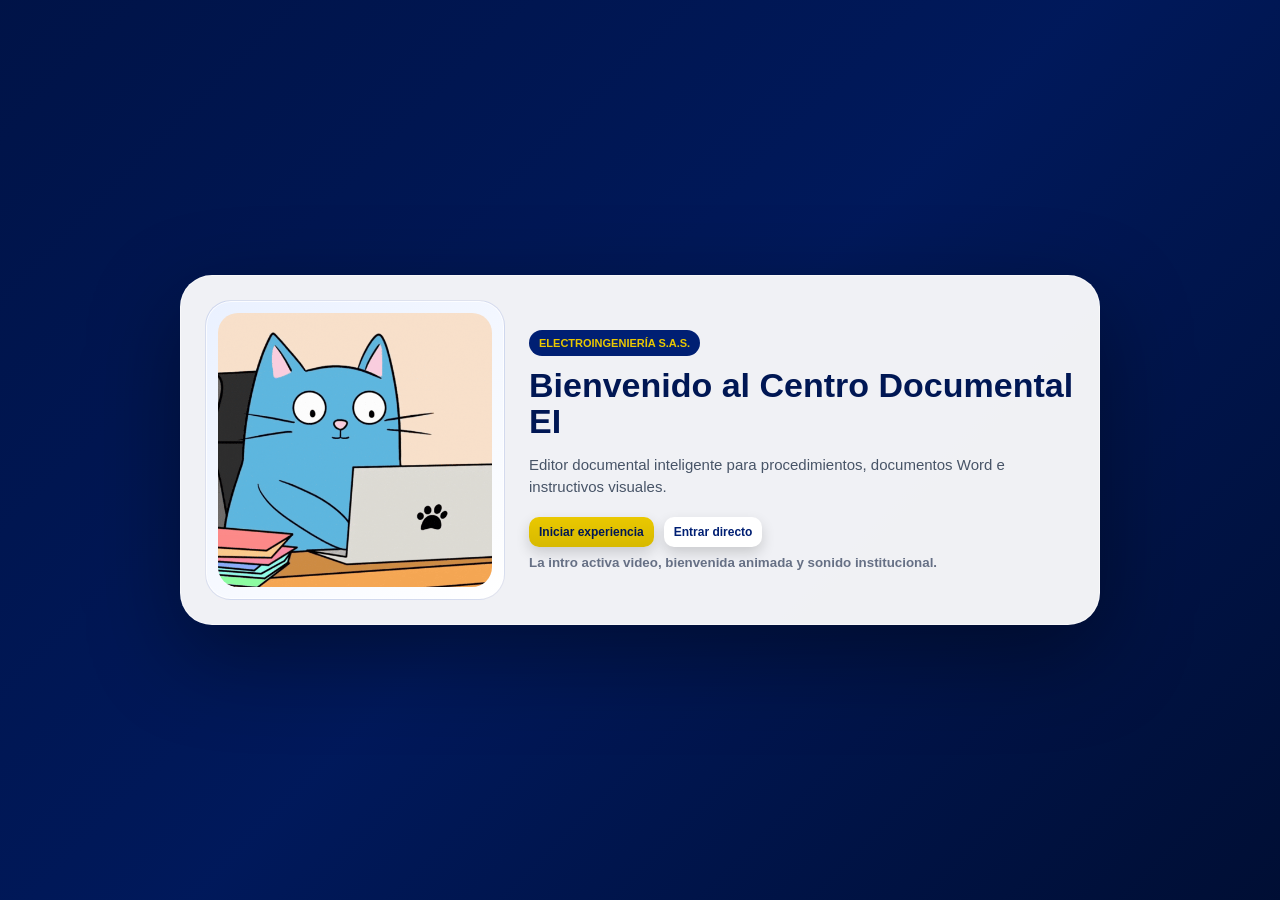
==== index.html @ 9d694625 "Add files via upload" ====
<!doctype html>
<html lang="es">
<head>
<meta charset="utf-8">
<meta name="viewport" content="width=device-width, initial-scale=1, viewport-fit=cover">
<title>Estudio Documental EI</title>
<style>
:root{
  --ei-blue:#001F73;
  --ei-blue-2:#00299B;
  --ei-yellow:#EAC800;
  --ei-gray:#A4A8AB;
  --ink:#17223A;
  --font:"Century Gothic","Aptos","Montserrat",Arial,sans-serif;
}
*{box-sizing:border-box}
html,body{margin:0;min-height:100%;font-family:var(--font);background:#eef2f7;color:var(--ink)}
button,input,textarea,select{font-family:inherit}
body{
  background:
    radial-gradient(circle at 12% 6%, rgba(0,31,115,.16), transparent 30%),
    radial-gradient(circle at 85% 22%, rgba(234,200,0,.10), transparent 18%),
    linear-gradient(135deg,#F5F7FA 0%,#FFFFFF 55%,#E9EEF7 100%);
}
.app{display:grid;grid-template-columns:420px 1fr;min-height:100vh}
.side{
  position:relative;
  background:
    radial-gradient(circle at 16% 9%, rgba(255,255,255,.13), transparent 20%),
    linear-gradient(145deg,#001754 0%,#001F73 48%,#00299B 100%);
  padding:16px;overflow:auto;max-height:100vh;color:#fff;box-shadow:10px 0 30px rgba(0,0,0,.18);
}
.side::before{content:"";position:absolute;inset:0;z-index:0;pointer-events:none;background:linear-gradient(120deg,rgba(255,255,255,.05) 0 1px,transparent 1px 20px),linear-gradient(30deg,rgba(255,255,255,.035) 0 1px,transparent 1px 24px)}
.side>*{position:relative;z-index:1}
.brand{display:flex;align-items:center;gap:12px;background:linear-gradient(145deg,rgba(164,168,171,.95),rgba(127,133,138,.94));border:1px solid rgba(255,255,255,.42);border-radius:18px;padding:12px;box-shadow:0 14px 28px rgba(0,0,0,.22);margin-bottom:14px}
.brand img{width:112px;background:#fff;border-radius:8px;padding:5px}.brand strong{display:block;font-size:16px}.brand span{font-size:12px;color:#fff;opacity:.95}
.panel{background:linear-gradient(145deg,rgba(164,168,171,.96),rgba(127,133,138,.94));border:1px solid rgba(255,255,255,.38);border-radius:18px;padding:14px;margin:12px 0;box-shadow:0 12px 26px rgba(0,0,0,.18), inset 0 1px 0 rgba(255,255,255,.36)}
.panel h2{margin:0 0 10px;font-size:14px;color:#fff;text-transform:uppercase;letter-spacing:.02em}
label{display:block;font-size:12px;font-weight:900;color:#fff;margin:9px 0 4px}
input,textarea,select{width:100%;border:1px solid rgba(0,31,115,.28);background:#fff;color:#001754;border-radius:10px;padding:8px;outline:none;font-size:12px}
textarea{resize:vertical}
button,.file-btn{border:0;background:linear-gradient(180deg,#001F73,#001754);color:#fff;border-radius:10px;padding:8px 10px;font-weight:900;cursor:pointer;font-size:12px;display:inline-flex;align-items:center;justify-content:center;gap:5px;box-shadow:0 6px 14px rgba(0,0,0,.16)}
button:hover,.file-btn:hover{filter:brightness(1.08)}button.primary{background:linear-gradient(180deg,#EAC800,#D7B900);color:#001754}button.light{background:#fff;color:#001F73}button.danger{background:#FFE1DC;color:#8A170D}
.actions{display:flex;flex-wrap:wrap;gap:7px;margin-top:9px}.grid2{display:grid;grid-template-columns:1fr 1fr;gap:8px}.hint{font-size:12px;line-height:1.42;color:#fff;opacity:.94}
.main{display:grid;grid-template-rows:auto 1fr;min-width:0}
.topbar{position:sticky;top:0;z-index:20;display:flex;justify-content:space-between;align-items:center;gap:12px;background:linear-gradient(180deg,#fff,#f4f6fa);border-bottom:1px solid #d7dde7;padding:10px 16px}
.topbar-title{font-weight:900;color:#001F73}.topbar-sub{font-size:12px;color:#667085}.toolbar{display:flex;flex-wrap:wrap;gap:7px}
.work{overflow:auto;padding:28px;display:flex;justify-content:center;align-items:flex-start;min-height:0}
.home{width:min(1180px,100%);margin:auto}.hero{background:#fff;border:1px solid rgba(0,31,115,.10);border-radius:28px;padding:32px;box-shadow:0 18px 44px rgba(0,0,0,.12);position:relative;overflow:hidden}
.hero h1{margin:0 0 8px;color:#001F73;font-size:34px}.hero p{font-size:16px;color:#4A5568;max-width:780px}.cards{display:grid;grid-template-columns:repeat(3,minmax(0,1fr));gap:16px;margin-top:24px}
.card{background:linear-gradient(180deg,#fff,#f8fafc);border:1px solid rgba(0,31,115,.12);border-radius:20px;padding:20px;box-shadow:0 10px 24px rgba(0,0,0,.08);min-height:220px;display:flex;flex-direction:column;justify-content:space-between}
.card h3{margin:0 0 8px;color:#001F73;font-size:20px}.card p{font-size:13px;color:#596579;line-height:1.45}.card .tag{font-size:11px;font-weight:900;color:#001F73;background:#EEF3FF;border-radius:999px;padding:5px 8px;align-self:flex-start}
.hidden{display:none!important}.stage{display:flex;flex-direction:column;gap:26px;align-items:center;transform-origin:top center}
.page{width:8.5in;height:11in;background:#fff;position:relative;box-shadow:0 12px 34px rgba(0,0,0,.22);overflow:hidden;flex:0 0 auto}.word-letter-bg{position:absolute;inset:0;background-size:100% 100%;background-repeat:no-repeat;background-position:center}
.text-layer{position:absolute;left:.9in;right:.85in;top:1.8in;bottom:1.15in;color:#111;font-size:11pt;line-height:1.42;outline:none}.text-layer:focus{box-shadow:inset 0 0 0 1px rgba(0,41,155,.18)}
.center{text-align:center}.line{border-bottom:2px solid #111;height:18px;margin:10px 0}.sign{margin-top:48px}.sign b{display:block}
.sgc-header{position:absolute;left:.35in;right:.35in;top:.30in;height:.70in;display:grid;grid-template-columns:1.95in 1fr 1.08in}.sgc-logo{background:#fff;display:flex;align-items:center;justify-content:center}.sgc-logo img{max-width:1.62in;max-height:.46in}.sgc-title,
.sgc-section-title{display:inline-flex;align-items:center;background:#001F73;color:#EAC800;border-radius:7px;padding:6px 18px;font-weight:900;margin:14px 0 8px;min-width:260px}.sgc-edit{min-height:60px;outline:1px dashed transparent;padding:6px}.sgc-edit:focus{outline-color:#93b5ff}
.word-table{width:100%;border-collapse:collapse;margin:8px 0 16px;font-size:9.5pt}.word-table th{background:#001F73;color:#fff}.word-table td,.word-table th{border:1px solid #98A2B3;padding:6px;min-width:90px}.word-chart{height:150px;border:1px solid #D0D5DD;border-radius:10px;padding:10px;background:#fff;display:flex;align-items:flex-end;gap:10px;margin:8px 0 16px}.word-bar{background:#001F73;flex:1;min-width:30px;display:flex;align-items:flex-end;justify-content:center;color:#fff;font-size:10px}

/* Instructivo: emula hoja Excel del ejemplo */
.instr-page{width:8.5in;height:11in;background:#fff;position:relative;box-shadow:0 12px 34px rgba(0,0,0,.22);overflow:hidden;flex:0 0 auto}
.instr-header{position:absolute;left:.35in;right:.35in;top:.25in;height:.72in;display:grid;grid-template-columns:1.9in 1fr 1.05in;border:1px solid #98A2B3}.instr-header .logo{display:flex;align-items:center;justify-content:center;background:#fff;border-right:1px solid #98A2B3}.instr-header img{max-width:1.55in;max-height:.45in}.instr-title{background:#001F73;color:#EAC800;display:flex;align-items:center;justify-content:center;text-align:center;font-weight:900;font-size:10pt;padding:0 .10in;text-transform:uppercase}.instr-meta{background:#001F73;color:#fff;display:flex;align-items:center;justify-content:center;flex-direction:column;font-weight:900;font-size:9pt;border-left:1px solid #98A2B3}
.instr-content{position:absolute;left:.35in;right:.35in;top:1.12in;bottom:.35in;font-size:9.5pt;color:#111}
.info-row{display:grid;grid-template-columns:1.25in 1fr;border:1px solid #98A2B3;border-bottom:0;min-height:.38in}.info-row:last-of-type{border-bottom:1px solid #98A2B3}.info-label{background:#F2F4F7;color:#001F73;font-weight:900;display:flex;align-items:center;padding:6px}.info-value{padding:6px;outline:0}.band{margin-top:10px;background:#001F73;color:#fff;text-align:center;font-weight:900;padding:7px;border-radius:2px;letter-spacing:.03em}
.general-step{margin-top:10px;border:1px solid #98A2B3;border-radius:10px;overflow:hidden;background:#fff}.general-head{display:grid;grid-template-columns:.55in 1fr;background:#F2F4F7;border-bottom:1px solid #98A2B3}.step-num{background:#001F73;color:#EAC800;font-weight:900;display:flex;align-items:center;justify-content:center;font-size:13pt}.step-title{padding:8px;font-weight:900;color:#001F73;outline:0}.step-body{display:grid;grid-template-columns:1fr 1.15fr;gap:8px;padding:8px}.substeps{display:flex;flex-direction:column;gap:6px}.substep{display:grid;grid-template-columns:.52in 1fr;border:1px solid #D0D5DD;border-radius:8px;overflow:hidden}.substep-code{background:#001F73;color:#EAC800;font-weight:900;text-align:center;padding:6px}.substep-text{padding:6px;outline:0;color:#111}.note{background:#FFF8D7;border:1px solid #EAC800;border-radius:8px;padding:7px;color:#111;font-weight:700}
.img-area{min-height:260px;border:1px solid #D0D5DD;border-radius:10px;background:repeating-linear-gradient(45deg,#F8FAFC,#F8FAFC 8px,#EEF2F7 8px,#EEF2F7 16px);position:relative;overflow:hidden;display:flex;align-items:center;justify-content:center;text-align:center;color:#667085;font-size:12px}.img-area img{position:absolute;inset:0;width:100%;height:100%;object-fit:contain;background:#fff}.marker{position:absolute;width:28px;height:28px;border-radius:50%;background:#EAC800;color:#001F73;border:3px solid #001F73;display:flex;align-items:center;justify-content:center;font-weight:900;cursor:move;box-shadow:0 3px 8px rgba(0,0,0,.25);z-index:3}.callout{position:absolute;background:#001F73;color:#fff;border-radius:8px;padding:4px 6px;font-size:10px;max-width:130px;z-index:2;box-shadow:0 3px 8px rgba(0,0,0,.20)}
@page{size:letter;margin:0}
@media print{.side,.topbar,.home,.no-print{display:none!important}.app,.main,.work{display:block;padding:0;overflow:visible;background:#fff}.stage{display:block;transform:none!important}.page,.instr-page{display:block;box-shadow:none;margin:0;break-after:page;page-break-after:always}.page:last-child,.instr-page:last-child{break-after:auto;page-break-after:auto}}
@media (max-width:1000px){.app{grid-template-columns:1fr}.side{max-height:none}.cards{grid-template-columns:1fr}.work{padding:14px}}


/* V3 instructivo: imagen por subpaso, notas, pie de página y separador */
.instr-page{width:8.5in;height:11in;background:#fff;position:relative;box-shadow:0 12px 34px rgba(0,0,0,.22);overflow:hidden;flex:0 0 auto}
.instr-footer{position:absolute;left:.35in;right:.35in;bottom:.20in;height:.24in;display:flex;align-items:center;justify-content:space-between;color:#A4A8AB;font-size:9pt;font-weight:900;border-top:1px solid #E5E7EB;padding-top:4px}
.instr-page-line{position:absolute;left:.35in;right:.35in;bottom:.50in;border-top:2px solid #001F73}
.instr-content{position:absolute;left:.35in;right:.35in;top:1.12in;bottom:.60in;font-size:9.5pt;color:#111;overflow:hidden}
.instr-cover-title{font-size:18pt;color:#001F73;font-weight:900;text-align:center;margin:.35in 0 .18in;text-transform:uppercase}
.instr-section-title{background:#001F73;color:#EAC800;font-weight:900;text-transform:uppercase;text-align:center;border-radius:4px;padding:8px;margin:12px 0 8px}
.instr-text-box{border:1px solid #98A2B3;border-radius:8px;padding:10px;min-height:.75in;line-height:1.35;outline:1px dashed transparent}
.instr-text-box:focus{outline-color:#93b5ff}
.step-page-title{display:grid;grid-template-columns:.65in 1fr;border:1px solid #98A2B3;border-radius:10px;overflow:hidden;margin-bottom:12px}
.step-page-num{background:#001F73;color:#EAC800;font-size:18pt;font-weight:900;display:flex;align-items:center;justify-content:center}
.step-page-name{background:#F2F4F7;color:#001F73;font-size:13pt;font-weight:900;display:flex;align-items:center;padding:10px;outline:0}
.substep-card{border:1px solid #98A2B3;border-radius:10px;overflow:hidden;margin:10px 0;background:#fff}
.substep-head{display:grid;grid-template-columns:.70in 1fr;background:#F2F4F7;border-bottom:1px solid #98A2B3}
.substep-code{background:#001F73;color:#EAC800;font-weight:900;display:flex;align-items:center;justify-content:center;padding:8px}
.substep-text{padding:8px;color:#111;outline:0;min-height:.42in}
.substep-body{display:grid;grid-template-columns:1fr 1.08fr;gap:10px;padding:10px}
.substep-detail{display:flex;flex-direction:column;gap:8px}
.substep-img{min-height:1.55in;border:1px solid #D0D5DD;border-radius:8px;background:repeating-linear-gradient(45deg,#F8FAFC,#F8FAFC 8px,#EEF2F7 8px,#EEF2F7 16px);display:flex;align-items:center;justify-content:center;text-align:center;color:#667085;font-size:12px;overflow:hidden}
.substep-img img{width:100%;height:100%;object-fit:contain;background:#fff}
.empty-img{color:#667085}
.note-row{display:grid;grid-template-columns:.42in 1fr;gap:8px;align-items:start;background:#FFF8D7;border:1px solid #EAC800;border-radius:10px;padding:8px;margin:8px 0;color:#111}
.note-icon{width:.34in;height:.34in;border-radius:8px;background:#001F73;display:flex;align-items:center;justify-content:center}
.note-icon svg{width:.22in;height:.22in}
.note-text{outline:0;color:#111;line-height:1.35;min-height:.28in}
.print-hide-empty:empty{display:none}
.instr-page-separator{width:8.5in;text-align:center;color:#667085;font-size:12px;font-weight:900;margin:-12px 0 0}
@media print{
  .no-print,.file-btn,.actions{display:none!important}
  .substep-img.empty-print{display:none!important}
  .note-row.empty-note{display:none!important}
  .instr-page-separator{display:none!important}
}


/* V4 instructivo compacto: edición por panel lateral, plantilla limpia */
.instr-side-list{display:flex;flex-direction:column;gap:8px;margin-top:8px}
.instr-side-step{background:rgba(255,255,255,.12);border:1px solid rgba(255,255,255,.24);border-radius:12px;padding:9px}
.instr-side-step.active{box-shadow:0 0 0 2px rgba(234,200,0,.35);border-color:#EAC800}
.instr-side-step-title{display:flex;gap:7px;align-items:center;justify-content:space-between;margin-bottom:6px}
.instr-side-step-title button{padding:6px 8px}
.sub-editor{background:rgba(255,255,255,.10);border-radius:10px;padding:8px;margin:7px 0;border:1px solid rgba(255,255,255,.20)}
.sub-editor b{color:#fff;font-size:12px}
.instr-content{position:absolute;left:.35in;right:.35in;top:1.12in;bottom:.60in;font-size:9.3pt;color:#111;overflow:hidden}
.info-row{display:grid;grid-template-columns:1.25in 1fr;border:1px solid #98A2B3;border-bottom:0;min-height:.34in}
.info-row:last-of-type{border-bottom:1px solid #98A2B3}
.info-label{background:#001F73!important;color:#EAC800!important;font-weight:900;display:flex;align-items:center;padding:6px;text-transform:uppercase}
.info-value{padding:6px;outline:0;color:#111;background:#fff}
.band{margin-top:8px;background:#001F73;color:#EAC800;text-align:center;font-weight:900;padding:6px;border-radius:2px;letter-spacing:.03em}
.step-compact{margin-top:8px;border:1px solid #98A2B3;border-radius:8px;overflow:hidden;background:#fff}
.step-compact-head{display:grid;grid-template-columns:.55in 1fr;border-bottom:1px solid #98A2B3}
.step-compact-num{background:#001F73;color:#EAC800;font-weight:900;font-size:14pt;display:flex;align-items:center;justify-content:center}
.step-compact-title{background:#F2F4F7;color:#001F73;font-weight:900;font-size:11pt;display:flex;align-items:center;padding:7px}
.substep-grid{display:grid;grid-template-columns:1fr 1fr;gap:8px;padding:8px}
.substep-mini{border:1px solid #D0D5DD;border-radius:8px;overflow:hidden;background:#fff;min-height:1.58in;display:grid;grid-template-rows:auto 1fr}
.substep-mini-head{display:grid;grid-template-columns:.48in 1fr;background:#F8FAFC;border-bottom:1px solid #D0D5DD}
.substep-mini-code{background:#001F73;color:#EAC800;font-weight:900;text-align:center;padding:5px}
.substep-mini-text{padding:5px;color:#111;line-height:1.25;font-size:8.8pt}
.substep-mini-body{display:grid;grid-template-columns:1fr 1fr;gap:6px;padding:6px}
.substep-mini-img{min-height:.82in;border:1px solid #E4E7EC;border-radius:6px;background:#fff;display:flex;align-items:center;justify-content:center;overflow:hidden;color:#98A2B3;font-size:9px;text-align:center}
.substep-mini-img img{width:100%;height:100%;object-fit:contain}
.note-row{display:grid;grid-template-columns:.36in 1fr;gap:7px;align-items:start;background:#FFF8D7;border:1px solid #EAC800;border-radius:8px;padding:7px;margin:7px 8px;color:#111}
.note-icon{width:.30in;height:.30in;border-radius:7px;background:#001F73;display:flex;align-items:center;justify-content:center}
.note-icon svg{width:.20in;height:.20in}
.note-text{color:#111;line-height:1.30;font-size:8.8pt}
.instr-page-separator{width:8.5in;text-align:center;color:#667085;font-size:12px;font-weight:900;margin:-12px 0 0}
@media print{
  .no-print,.file-btn,.actions,.instr-page-separator{display:none!important}
  .substep-mini-img.empty-print{display:none!important}
  .note-row.empty-note{display:none!important}
}


/* V5 instructivo: pasos continuos, sin texto redundante, imagen ajustable */
.instr-content{position:absolute;left:.35in;right:.35in;top:1.12in;bottom:.60in;font-size:9.1pt;color:#111;overflow:hidden}
.band{margin-top:6px;margin-bottom:4px;background:#001F73;color:#EAC800;text-align:center;font-weight:900;padding:5px;border-radius:2px;letter-spacing:.03em}
.step-compact{margin-top:6px;border:1px solid #98A2B3;border-radius:7px;overflow:hidden;background:#fff}
.step-compact-head{display:grid;grid-template-columns:.45in 1fr;border-bottom:1px solid #98A2B3}
.step-compact-num{background:#001F73;color:#EAC800;font-weight:900;font-size:12pt;display:flex;align-items:center;justify-content:center}
.step-compact-title{background:#F2F4F7;color:#001F73;font-weight:900;font-size:10pt;display:flex;align-items:center;padding:5px 7px}
.substep-grid{display:grid;grid-template-columns:1fr 1fr;gap:6px;padding:6px}
.substep-mini{border:1px solid #D0D5DD;border-radius:7px;overflow:hidden;background:#fff;min-height:1.50in;display:grid;grid-template-rows:auto 1fr}
.substep-mini-head{display:grid;grid-template-columns:.45in 1fr;background:#F8FAFC;border-bottom:1px solid #D0D5DD}
.substep-mini-code{background:#001F73;color:#EAC800;font-weight:900;text-align:center;padding:5px;font-size:9pt}
.substep-mini-text{padding:5px;color:#111;line-height:1.20;font-size:8.4pt}
.substep-mini-body{padding:0;min-height:1.02in}
.substep-mini-img{position:relative;width:100%;height:100%;min-height:1.02in;border:0;background:#fff;overflow:hidden;display:flex;align-items:center;justify-content:center;color:#98A2B3;font-size:9px;text-align:center}
.substep-mini-img img{position:absolute;left:50%;top:50%;transform:translate(-50%,-50%);object-fit:contain;background:#fff;max-width:none;max-height:none}
.substep-mini-img.empty-print{border-top:1px solid #E4E7EC;background:repeating-linear-gradient(45deg,#F8FAFC,#F8FAFC 8px,#EEF2F7 8px,#EEF2F7 16px)}
.note-row{display:grid;grid-template-columns:.32in 1fr;gap:6px;align-items:start;background:#FFF8D7;border:1px solid #EAC800;border-radius:7px;padding:6px;margin:5px 6px;color:#111}
.note-icon{width:.27in;height:.27in;border-radius:6px;background:#001F73;display:flex;align-items:center;justify-content:center}
.note-text{color:#111;line-height:1.24;font-size:8.5pt}
.sub-editor .mini-grid{display:grid;grid-template-columns:1fr 1fr;gap:6px}
.sub-editor input[type="range"]{padding:0;background:#fff!important}
@media print{
  .substep-mini-img.empty-print{display:none!important}
}


/* V6 instructivo: subpasos eliminables, imagen por paso y distribución responsive */
.sub-editor .danger{margin-top:6px}
.step-layout-panel{background:rgba(255,255,255,.10);border:1px solid rgba(255,255,255,.20);border-radius:10px;padding:8px;margin:8px 0}
.step-layout-panel .mini-grid{display:grid;grid-template-columns:1fr 1fr;gap:6px}
.substep-grid.cols-1{grid-template-columns:1fr}
.substep-grid.cols-2{grid-template-columns:1fr 1fr}
.substep-grid.cols-3{grid-template-columns:repeat(3,1fr)}
.substep-mini{min-height:var(--card-h, 1.50in)}
.substep-mini-img{min-height:var(--img-h, 1.02in)}
.step-image-only{border:1px solid #D0D5DD;border-radius:8px;background:#fff;margin:6px;padding:6px}
.step-image-title{font-weight:900;color:#001F73;font-size:9pt;margin-bottom:5px}
.step-main-img{position:relative;width:100%;min-height:var(--step-img-h, 3.15in);border:1px solid #E4E7EC;border-radius:7px;background:#fff;overflow:hidden;display:flex;align-items:center;justify-content:center;color:#98A2B3;font-size:9px;text-align:center}
.step-main-img.empty-print{background:repeating-linear-gradient(45deg,#F8FAFC,#F8FAFC 8px,#EEF2F7 8px,#EEF2F7 16px)}
.step-main-img img{position:absolute;left:50%;top:50%;transform:translate(-50%,-50%);object-fit:contain;background:#fff;max-width:none;max-height:none}
.layout-preview{display:grid;gap:4px;margin-top:6px}
.layout-preview.cols-1{grid-template-columns:1fr}
.layout-preview.cols-2{grid-template-columns:1fr 1fr}
.layout-preview.cols-3{grid-template-columns:repeat(3,1fr)}
.layout-cell{height:22px;border:1px solid rgba(255,255,255,.45);border-radius:5px;background:rgba(255,255,255,.22);font-size:10px;color:#fff;display:flex;align-items:center;justify-content:center}
@media print{
  .step-main-img.empty-print{display:none!important}
}


/* V7 instructivo: modo lista + imagen única para varios subpasos */
.step-mode-pill{
  display:inline-flex;
  align-items:center;
  gap:6px;
  padding:5px 8px;
  border-radius:999px;
  background:rgba(255,255,255,.18);
  color:#fff;
  font-size:11px;
  font-weight:900;
  margin-top:4px;
}
.step-list-layout{
  display:grid;
  grid-template-columns: var(--list-w, 45%) 1fr;
  gap:8px;
  padding:7px;
}
.step-list-left{
  display:flex;
  flex-direction:column;
  gap:6px;
}
.step-list-item{
  display:grid;
  grid-template-columns:.48in 1fr;
  border:1px solid #D0D5DD;
  border-radius:7px;
  overflow:hidden;
  background:#fff;
  min-height:.38in;
}
.step-list-code{
  background:#001F73;
  color:#EAC800;
  font-weight:900;
  display:flex;
  align-items:center;
  justify-content:center;
  font-size:8.8pt;
}
.step-list-text{
  color:#111;
  line-height:1.20;
  font-size:8.4pt;
  padding:5px;
}
.step-shared-img{
  position:relative;
  min-height:var(--step-img-h, 2.45in);
  border:1px solid #D0D5DD;
  border-radius:8px;
  background:#fff;
  overflow:hidden;
  display:flex;
  align-items:center;
  justify-content:center;
  color:#98A2B3;
  font-size:9px;
  text-align:center;
}
.step-shared-img.empty-print{
  background:repeating-linear-gradient(45deg,#F8FAFC,#F8FAFC 8px,#EEF2F7 8px,#EEF2F7 16px);
}
.step-shared-img img{
  position:absolute;
  left:50%;
  top:50%;
  transform:translate(-50%,-50%);
  object-fit:contain;
  background:#fff;
  max-width:none;
  max-height:none;
}
.list-preview{
  display:grid;
  grid-template-columns:var(--list-preview-w, 45%) 1fr;
  gap:4px;
  margin-top:6px;
}
.list-preview div{
  height:26px;
  border-radius:6px;
  border:1px solid rgba(255,255,255,.40);
  background:rgba(255,255,255,.20);
  color:#fff;
  display:flex;
  align-items:center;
  justify-content:center;
  font-size:10px;
  font-weight:900;
}
@media print{
  .step-shared-img.empty-print{display:none!important}
}


/* V8 instructivo: márgenes 2,5 cm y objetivo/alcance centrados */
:root{
  --doc-margin:2.5cm;
}

/* Solo instructivos: margen institucional de 2,5 cm en todos los lados */
.instr-header{
  left:var(--doc-margin)!important;
  right:var(--doc-margin)!important;
  top:var(--doc-margin)!important;
  height:1.75cm!important;
}

.instr-content{
  left:var(--doc-margin)!important;
  right:var(--doc-margin)!important;
  top:calc(var(--doc-margin) + 2.05cm)!important;
  bottom:var(--doc-margin)!important;
}

/* Fecha y paginación alineadas al mismo margen */
.instr-page-line{
  left:var(--doc-margin)!important;
  right:var(--doc-margin)!important;
  bottom:2.22cm!important;
}

.instr-footer{
  left:var(--doc-margin)!important;
  right:var(--doc-margin)!important;
  bottom:1.82cm!important;
}

/* Objetivo y alcance centrados */
.info-row{
  grid-template-columns:3.1cm 1fr!important;
  min-height:.72cm!important;
}

.info-label{
  justify-content:center!important;
  text-align:center!important;
  padding:5px!important;
}

.info-value{
  display:flex!important;
  align-items:center!important;
  justify-content:center!important;
  text-align:center!important;
  padding:6px 8px!important;
  min-height:.72cm!important;
}


/* V9: control directo de imágenes en el editor */
.substep-mini-img,
.step-main-img,
.step-shared-img{
  padding:0!important;
  border:1px solid #D0D5DD!important;
  overflow:hidden!important;
  position:relative!important;
  background:#fff!important;
}

.substep-mini-img img,
.step-main-img img,
.step-shared-img img{
  object-fit:cover!important;
  max-width:none!important;
  max-height:none!important;
  cursor:move;
  user-select:none;
  touch-action:none;
}

.img-direct-tools{
  position:absolute;
  left:4px;
  top:4px;
  display:flex;
  gap:4px;
  z-index:6;
  opacity:.86;
  pointer-events:none;
}

.img-direct-tools span{
  background:rgba(0,31,115,.88);
  color:#fff;
  border-radius:6px;
  padding:3px 5px;
  font-size:9px;
  font-weight:900;
}

.img-resize-handle{
  position:absolute;
  right:4px;
  bottom:4px;
  width:18px;
  height:18px;
  border-radius:5px;
  background:#EAC800;
  border:2px solid #001F73;
  z-index:7;
  cursor:nwse-resize;
  box-shadow:0 2px 6px rgba(0,0,0,.30);
}

.img-resize-handle::after{
  content:"";
  position:absolute;
  right:2px;
  bottom:2px;
  width:8px;
  height:8px;
  border-right:2px solid #001F73;
  border-bottom:2px solid #001F73;
}

.img-box-active{
  outline:2px solid #EAC800!important;
  outline-offset:2px;
}

.image-fit-warning{
  display:block;
  margin-top:4px;
  font-size:10px;
  color:#fff;
  opacity:.92;
}

@media print{
  .img-direct-tools,
  .img-resize-handle{
    display:none!important;
  }
}


/* V10: barra lateral siempre anclada y editor con scroll independiente */
html, body{
  height:100%!important;
  overflow:hidden!important;
}

.app{
  height:100vh!important;
  min-height:100vh!important;
  overflow:hidden!important;
}

.side{
  position:sticky!important;
  top:0!important;
  height:100vh!important;
  max-height:100vh!important;
  overflow-y:auto!important;
  overflow-x:hidden!important;
}

.main{
  height:100vh!important;
  overflow:hidden!important;
}

.work{
  height:calc(100vh - 58px)!important;
  overflow:auto!important;
}

.topbar{
  flex:0 0 auto!important;
}

/* Selector de paso más visible */
#activeStep{
  border:2px solid rgba(234,200,0,.75)!important;
  font-weight:900!important;
}

.step-switch-note{
  display:block;
  margin-top:4px;
  font-size:10px;
  color:#fff;
  opacity:.92;
}


/* V11: controles de alineación y posición de notas */
.align-left{text-align:left!important;justify-content:flex-start!important}
.align-center{text-align:center!important;justify-content:center!important}
.align-right{text-align:right!important;justify-content:flex-end!important}
.align-justify{text-align:justify!important;justify-content:flex-start!important}

.step-compact-title{
  text-align:left;
}

.substep-mini-text,
.step-list-text,
.note-text,
.info-value{
  overflow-wrap:anywhere;
}

.text-control-row{
  display:grid;
  grid-template-columns:1fr 1fr;
  gap:6px;
  margin-top:6px;
}

.note-position-badge{
  display:inline-flex;
  align-items:center;
  padding:4px 7px;
  border-radius:999px;
  background:rgba(0,31,115,.14);
  color:#001F73;
  font-size:9px;
  font-weight:900;
  margin:2px 0 4px;
}


/* V12: alineación configurable para objetivo y alcance */
.info-value.align-left{
  justify-content:flex-start!important;
  text-align:left!important;
}

.info-value.align-center{
  justify-content:center!important;
  text-align:center!important;
}

.info-value.align-right{
  justify-content:flex-end!important;
  text-align:right!important;
}

.info-value.align-justify{
  justify-content:flex-start!important;
  text-align:justify!important;
}


/* V13: exportación PDF profesional, sin scrollbars ni cortes internos */
:root{
  --pdf-margin:2cm;
}

/* Márgenes del instructivo ajustados para exportación PDF */
.instr-header{
  left:var(--pdf-margin)!important;
  right:var(--pdf-margin)!important;
  top:var(--pdf-margin)!important;
}

.instr-content{
  left:var(--pdf-margin)!important;
  right:var(--pdf-margin)!important;
  top:calc(var(--pdf-margin) + 2.05cm)!important;
  bottom:var(--pdf-margin)!important;
}

.instr-page-line{
  left:var(--pdf-margin)!important;
  right:var(--pdf-margin)!important;
  bottom:1.62cm!important;
}

.instr-footer{
  left:var(--pdf-margin)!important;
  right:var(--pdf-margin)!important;
  bottom:1.22cm!important;
}

/* Modo exportación: prepara la vista antes de imprimir */
body.print-mode,
body.print-mode html{
  background:#fff!important;
  overflow:visible!important;
}

body.print-mode .side,
body.print-mode .topbar,
body.print-mode .home,
body.print-mode .no-print{
  display:none!important;
}

body.print-mode .app,
body.print-mode .main,
body.print-mode .work,
body.print-mode #editor,
body.print-mode #stage{
  display:block!important;
  height:auto!important;
  max-height:none!important;
  min-height:0!important;
  width:auto!important;
  max-width:none!important;
  overflow:visible!important;
  padding:0!important;
  margin:0!important;
  background:#fff!important;
}

body.print-mode #stage{
  transform:none!important;
  gap:0!important;
  align-items:flex-start!important;
}

body.print-mode .page,
body.print-mode .instr-page{
  width:8.5in!important;
  height:11in!important;
  margin:0!important;
  padding:0!important;
  box-shadow:none!important;
  overflow:hidden!important;
  break-after:page;
  page-break-after:always;
  break-inside:avoid;
  page-break-inside:avoid;
}

body.print-mode .page:last-child,
body.print-mode .instr-page:last-child{
  break-after:auto;
  page-break-after:auto;
}

body.print-mode .instr-page-separator,
body.print-mode .img-direct-tools,
body.print-mode .img-resize-handle,
body.print-mode .file-btn,
body.print-mode .actions{
  display:none!important;
}

/* Impresión real del navegador */
@page{
  size:Letter;
  margin:0;
}

@media print{
  html,
  body{
    width:8.5in!important;
    min-height:11in!important;
    height:auto!important;
    margin:0!important;
    padding:0!important;
    background:#fff!important;
    overflow:visible!important;
    -webkit-print-color-adjust:exact!important;
    print-color-adjust:exact!important;
  }

  *{
    -webkit-print-color-adjust:exact!important;
    print-color-adjust:exact!important;
    box-shadow:none!important;
    scrollbar-width:none!important;
  }

  *::-webkit-scrollbar{
    display:none!important;
    width:0!important;
    height:0!important;
  }

  .side,
  .topbar,
  .home,
  .no-print,
  .instr-page-separator,
  .file-btn,
  .actions,
  .img-direct-tools,
  .img-resize-handle{
    display:none!important;
  }

  .app,
  .main,
  .work,
  #editor,
  #stage{
    display:block!important;
    width:8.5in!important;
    height:auto!important;
    max-height:none!important;
    min-height:0!important;
    overflow:visible!important;
    padding:0!important;
    margin:0!important;
    background:#fff!important;
  }

  #editor{
    display:block!important;
  }

  #stage{
    transform:none!important;
    gap:0!important;
    align-items:flex-start!important;
  }

  .page,
  .instr-page{
    width:8.5in!important;
    height:11in!important;
    min-height:11in!important;
    max-height:11in!important;
    margin:0!important;
    padding:0!important;
    box-shadow:none!important;
    overflow:hidden!important;
    position:relative!important;
    break-after:page;
    page-break-after:always;
    break-inside:avoid;
    page-break-inside:avoid;
  }

  .page:last-child,
  .instr-page:last-child{
    break-after:auto!important;
    page-break-after:auto!important;
  }

  .instr-content{
    overflow:hidden!important;
  }

  .substep-mini-img.empty-print,
  .step-main-img.empty-print,
  .step-shared-img.empty-print,
  .note-row.empty-note{
    display:none!important;
  }
}


/* V14: paginación automática, hoja inicial limpia y código amarillo */
.instr-meta div:first-child{
  color:#EAC800!important;
}

.blank-hint{
  color:#98A2B3;
  text-align:center;
  padding:.28in 0;
  font-size:9pt;
  border:1px dashed #D0D5DD;
  border-radius:8px;
  margin-top:8px;
}

.step-continued{
  font-size:8pt;
  color:#667085;
  font-weight:900;
  padding-left:8px;
}

.step-list-layout.continued-list{
  grid-template-columns:var(--list-w,45%) 1fr;
}

.step-page-slice{
  display:block;
}

.step-compact.compact-slice{
  margin-top:5px;
}

.step-compact.compact-slice .step-compact-head{
  grid-template-columns:.45in 1fr .82in;
}

.step-slice-label{
  background:#F2F4F7;
  color:#667085;
  display:flex;
  align-items:center;
  justify-content:center;
  font-size:7.5pt;
  font-weight:900;
  border-left:1px solid #98A2B3;
}


/* V15: modo lista con 1, 2 o 3 imágenes en orden */
.step-shared-img.multi{
  display:grid!important;
  gap:6px;
  padding:0!important;
  background:#fff!important;
}

.step-shared-img.multi.count-1{
  grid-template-rows:1fr;
}
.step-shared-img.multi.count-2{
  grid-template-rows:1fr 1fr;
}
.step-shared-img.multi.count-3{
  grid-template-rows:1fr 1fr 1fr;
}

.shared-img-slot{
  position:relative;
  min-height:0;
  border:1px solid #D0D5DD;
  border-radius:7px;
  background:#fff;
  overflow:hidden;
  display:flex;
  align-items:center;
  justify-content:center;
  color:#98A2B3;
  font-size:9px;
  text-align:center;
}

.shared-img-slot.empty-print{
  background:repeating-linear-gradient(45deg,#F8FAFC,#F8FAFC 8px,#EEF2F7 8px,#EEF2F7 16px);
}

.shared-img-slot img{
  position:absolute;
  left:50%;
  top:50%;
  transform:translate(-50%,-50%);
  object-fit:cover!important;
  background:#fff;
  max-width:none;
  max-height:none;
  cursor:move;
  user-select:none;
  touch-action:none;
}

.multi-image-panel{
  background:rgba(255,255,255,.10);
  border:1px solid rgba(255,255,255,.20);
  border-radius:10px;
  padding:8px;
  margin:7px 0;
}

.multi-image-panel h4{
  margin:0 0 7px;
  color:#fff;
  font-size:12px;
}

@media print{
  .shared-img-slot.empty-print{
    display:none!important;
  }
}


/* V16: corrección de renderizado y estado de hoja limpia */
.blank-hint{
  min-height:.45in;
  display:flex;
  align-items:center;
  justify-content:center;
}


/* V17: eliminar celda extra vacía en el encabezado de pasos */
.step-compact.compact-slice .step-compact-head{
  grid-template-columns:.45in 1fr!important;
}

.step-compact.compact-slice .step-compact-head.has-cont{
  grid-template-columns:.45in 1fr .82in!important;
}

.step-slice-label:empty{
  display:none!important;
}


/* V18: corrección robusta para imágenes en modo lista */
.step-shared-img.multi{
  display:grid!important;
  gap:6px!important;
  padding:0!important;
  background:#fff!important;
  height:var(--step-img-h,315px)!important;
}
.step-shared-img.multi.count-1{ grid-template-rows:1fr!important; }
.step-shared-img.multi.count-2{ grid-template-rows:1fr 1fr!important; }
.step-shared-img.multi.count-3{ grid-template-rows:1fr 1fr 1fr!important; }

.shared-img-slot{
  position:relative!important;
  min-height:0!important;
  border:1px solid #D0D5DD!important;
  border-radius:6px!important;
  overflow:hidden!important;
  background:#fff!important;
}
.shared-img-slot img{
  position:absolute!important;
  object-fit:cover!important;
  max-width:none!important;
  max-height:none!important;
  cursor:move!important;
  user-select:none!important;
  touch-action:none!important;
}


/* V19: compactación real entre pasos y corrección visible de imágenes lista */
.step-compact,
.step-compact.compact-slice{
  margin-top:3px!important;
  margin-bottom:3px!important;
}

.step-compact-head{
  min-height:.26in!important;
}

.step-list-layout{
  gap:5px!important;
  padding:4px!important;
  align-items:start!important;
}

.step-list-left{
  gap:3px!important;
}

.step-list-item{
  min-height:.30in!important;
}

.step-list-text{
  padding:4px!important;
  line-height:1.12!important;
}

.substep-grid{
  gap:4px!important;
  padding:4px!important;
}

.note-row{
  margin:3px 5px!important;
  min-height:.28in!important;
}

.step-main-img,
.step-shared-img{
  min-height:0!important;
}

/* El alto real de la zona de imágenes se controla desde el panel */
.step-shared-img.multi{
  height:var(--step-img-h, 315px)!important;
  min-height:var(--step-img-h, 315px)!important;
  display:grid!important;
  gap:4px!important;
  overflow:hidden!important;
}

.shared-img-slot{
  min-height:54px!important;
  width:100%!important;
  height:100%!important;
}

.shared-img-slot img{
  display:block!important;
  opacity:1!important;
  visibility:visible!important;
  z-index:2!important;
}

/* Durante edición, si la imagen existe no se oculta aunque no tenga subpasos */
.step-shared-img.multi .empty-img{
  pointer-events:none;
}


/* V20: modo lista por sublistas, una imagen por sublista */
.list-group-block{
  border:1px solid #D0D5DD;
  border-radius:7px;
  margin:4px 4px 6px!important;
  overflow:hidden;
  background:#fff;
  break-inside:avoid;
  page-break-inside:avoid;
}

.list-group-title{
  background:#001F73;
  color:#EAC800;
  font-weight:900;
  font-size:8.6pt;
  padding:4px 7px;
  letter-spacing:.01em;
}

.list-group-body{
  display:grid;
  grid-template-columns:var(--list-w,45%) 1fr;
  gap:5px;
  padding:5px;
  align-items:start;
}

.list-group-left{
  display:flex;
  flex-direction:column;
  gap:3px;
}

.list-group-image{
  position:relative;
  height:var(--group-img-h,220px);
  min-height:80px;
  border:1px solid #D0D5DD;
  border-radius:6px;
  background:#fff;
  overflow:hidden;
  display:flex;
  align-items:center;
  justify-content:center;
  color:#98A2B3;
  font-size:8pt;
}

.list-group-image img{
  position:absolute!important;
  left:50%;
  top:50%;
  width:100%;
  height:100%;
  transform:translate(-50%,-50%);
  object-fit:cover!important;
  max-width:none!important;
  max-height:none!important;
  cursor:move;
  user-select:none;
  touch-action:none;
}

.list-group-editor{
  background:rgba(255,255,255,.10);
  border:1px solid rgba(255,255,255,.20);
  border-radius:10px;
  padding:8px;
  margin:8px 0;
}

.list-group-editor-title{
  display:flex;
  justify-content:space-between;
  gap:8px;
  align-items:center;
  color:#fff;
  font-weight:900;
  font-size:12px;
}

.list-group-tools{
  display:grid;
  grid-template-columns:1fr 1fr;
  gap:6px;
  margin-top:6px;
}

.step-compact,
.step-compact.compact-slice{
  margin-top:2px!important;
  margin-bottom:3px!important;
}

.note-row{
  margin:2px 5px!important;
  min-height:.22in!important;
}

.note-text{
  padding:3px 6px!important;
  font-size:8pt!important;
  line-height:1.08!important;
}

.note-icon{
  width:.25in!important;
}

.step-shared-img.multi{display:none!important}
.multi-image-panel{display:none!important}


/* V23: restaurar visualización estable de imagen general sin subpasos */
.step-image-only{
  width:100%!important;
  padding:5px!important;
  box-sizing:border-box!important;
}

.step-main-img{
  position:relative!important;
  display:flex!important;
  align-items:center!important;
  justify-content:center!important;
  width:100%!important;
  height:var(--step-img-h, 245px)!important;
  min-height:var(--step-img-h, 245px)!important;
  border:1px solid #D0D5DD!important;
  border-radius:7px!important;
  background:#fff!important;
  overflow:hidden!important;
  color:#98A2B3!important;
  font-size:8pt!important;
}

.step-main-img img{
  position:absolute!important;
  display:block!important;
  visibility:visible!important;
  opacity:1!important;
  max-width:none!important;
  max-height:none!important;
  object-fit:cover!important;
  transform:translate(-50%,-50%)!important;
  z-index:2!important;
  cursor:move!important;
  user-select:none!important;
  touch-action:none!important;
}

/* V25: guardado local y paginación estricta sin alterar funciones previas */
.cache-status{font-size:11px;color:#EAC800;font-weight:800;min-width:120px}
.step-compact.compact-slice,.list-group-block{break-inside:avoid;page-break-inside:avoid}
@media print{.cache-status{display:none!important}}

/* V26: Inicio premium, intro y historial */
body.intro-lock{overflow:hidden}
.side{position:sticky!important;top:0;height:100vh;max-height:100vh}.main{min-height:100vh}.topbar{position:sticky!important;top:0}.home-history-panel{display:block}.project-history-list{display:flex;flex-direction:column;gap:8px}.project-history-empty{font-size:12px;color:#fff;opacity:.82;line-height:1.35}.project-history-item{background:rgba(255,255,255,.12);border:1px solid rgba(255,255,255,.22);border-radius:12px;padding:9px;display:grid;gap:5px}.project-history-item strong{font-size:12px;color:#fff}.project-history-item span{font-size:10.5px;color:#eef2ff;opacity:.9}.project-history-item button{width:100%;padding:6px 8px;font-size:11px}
.home-shell{width:min(1240px,100%);margin:auto;display:grid;gap:18px}.hero-premium{min-height:380px;background:linear-gradient(135deg,#ffffff 0%,#f7f9ff 48%,#edf3ff 100%);border:1px solid rgba(0,31,115,.12);border-radius:32px;padding:34px;box-shadow:0 24px 70px rgba(0,31,115,.16);display:grid;grid-template-columns:1.28fr .72fr;gap:24px;position:relative;overflow:hidden}.hero-premium::before{content:"";position:absolute;inset:0;background:linear-gradient(120deg,rgba(0,31,115,.04) 0 1px,transparent 1px 24px),radial-gradient(circle at 82% 16%,rgba(234,200,0,.22),transparent 22%);pointer-events:none}.hero-orb{position:absolute;border-radius:999px;filter:blur(1px);opacity:.75}.hero-orb-one{width:220px;height:220px;background:rgba(0,41,155,.08);right:21%;bottom:-90px}.hero-orb-two{width:160px;height:160px;background:rgba(234,200,0,.16);right:-50px;top:28px}.hero-content{position:relative;z-index:1;display:flex;flex-direction:column;justify-content:center}.eyebrow{display:inline-flex;width:max-content;border-radius:999px;background:#001F73;color:#EAC800;font-weight:900;font-size:11px;padding:7px 11px;text-transform:uppercase;letter-spacing:.04em}.hero-premium h1{font-size:43px;line-height:1.02;margin:14px 0 10px;color:#001754;max-width:720px}.hero-premium p{font-size:16px;line-height:1.55;color:#43516A;max-width:760px}.hero-metrics{display:grid;grid-template-columns:repeat(3,minmax(0,1fr));gap:10px;margin:20px 0}.hero-metrics div{background:#fff;border:1px solid rgba(0,31,115,.10);border-radius:16px;padding:12px;box-shadow:0 10px 22px rgba(0,31,115,.08)}.hero-metrics strong{display:block;font-size:22px;color:#001F73}.hero-metrics span{font-size:11px;color:#5B667A;font-weight:800}.hero-actions{display:flex;flex-wrap:wrap;gap:10px}.hero-visual-card{position:relative;z-index:1;align-self:center;background:linear-gradient(180deg,#001F73,#001754);border:1px solid rgba(255,255,255,.35);border-radius:26px;padding:18px;min-height:300px;display:flex;align-items:center;justify-content:center;box-shadow:0 24px 55px rgba(0,31,115,.30);overflow:hidden}.hero-visual-card::before{content:"";position:absolute;inset:-40%;background:radial-gradient(circle,rgba(234,200,0,.22),transparent 34%);animation:pulseGlow 4.6s ease-in-out infinite}.visual-topline{position:absolute;top:14px;left:16px;display:flex;gap:6px}.visual-topline span{width:10px;height:10px;border-radius:50%;background:#EAC800;box-shadow:0 0 18px rgba(234,200,0,.65)}.hero-cat{position:relative;z-index:1;width:min(260px,92%);border-radius:22px;box-shadow:0 16px 35px rgba(0,0,0,.28);border:4px solid rgba(255,255,255,.86)}.visual-chip{position:absolute;z-index:2;left:18px;right:18px;bottom:16px;background:rgba(255,255,255,.92);color:#001F73;border-radius:14px;text-align:center;font-weight:900;font-size:12px;padding:9px}.cards-premium{grid-template-columns:repeat(3,minmax(0,1fr));gap:18px;margin-top:0}.premium-card{position:relative;overflow:hidden;min-height:240px;border:1px solid rgba(0,31,115,.13);box-shadow:0 18px 38px rgba(0,31,115,.10);transition:transform .18s ease, box-shadow .18s ease}.premium-card::after{content:"";position:absolute;right:-38px;top:-38px;width:120px;height:120px;border-radius:50%;background:rgba(234,200,0,.12)}.premium-card:hover{transform:translateY(-4px);box-shadow:0 24px 48px rgba(0,31,115,.16)}
.intro-overlay{position:fixed;inset:0;z-index:9999;display:flex;align-items:center;justify-content:center;background:#001754;overflow:hidden;transition:opacity .5s ease, visibility .5s ease}.intro-overlay.hide{opacity:0;visibility:hidden;pointer-events:none}.intro-video{position:absolute;inset:0;width:100%;height:100%;object-fit:cover;opacity:.42;filter:saturate(1.1) contrast(1.05)}.intro-shade{position:absolute;inset:0;background:radial-gradient(circle at 50% 40%,rgba(0,41,155,.08),rgba(0,12,48,.84)),linear-gradient(135deg,rgba(0,31,115,.72),rgba(0,23,84,.78))}.intro-card{position:relative;z-index:2;width:min(920px,92vw);background:rgba(255,255,255,.94);border:1px solid rgba(255,255,255,.55);border-radius:32px;box-shadow:0 30px 90px rgba(0,0,0,.38);display:grid;grid-template-columns:300px 1fr;gap:24px;padding:24px;align-items:center;transform:translateY(0);animation:introRise .8s ease both}.intro-cat-wrap{background:linear-gradient(145deg,#eaf1ff,#ffffff);border:1px solid rgba(0,31,115,.12);border-radius:26px;padding:12px;box-shadow:inset 0 0 0 1px rgba(255,255,255,.8)}.intro-cat{width:100%;display:block;border-radius:20px}.intro-kicker{display:inline-flex;background:#001F73;color:#EAC800;border-radius:999px;padding:7px 10px;font-size:11px;font-weight:900;text-transform:uppercase}.intro-copy h1{margin:12px 0 8px;color:#001754;font-size:34px;line-height:1.04}.intro-copy p{color:#475467;font-size:15px;line-height:1.5}.intro-actions{display:flex;flex-wrap:wrap;gap:10px;margin:18px 0 8px}.intro-copy small{display:block;color:#667085;font-weight:800}.intro-overlay.playing .intro-card{animation:introBeat .55s ease}.intro-overlay.show-welcome .intro-cat-wrap{box-shadow:0 0 0 5px rgba(234,200,0,.18),0 20px 40px rgba(0,31,115,.18)}
@keyframes introRise{from{opacity:0;transform:translateY(22px) scale(.98)}to{opacity:1;transform:translateY(0) scale(1)}}@keyframes introBeat{0%,100%{transform:scale(1)}45%{transform:scale(1.015)}}@keyframes pulseGlow{0%,100%{transform:scale(1);opacity:.72}50%{transform:scale(1.12);opacity:1}}
@media (max-width:1000px){.hero-premium{grid-template-columns:1fr}.cards-premium{grid-template-columns:1fr}.intro-card{grid-template-columns:1fr}.intro-cat-wrap{max-width:280px;margin:auto}.side{position:relative!important;height:auto;max-height:none}}


/* V27: intro con fondo vivo al iniciar experiencia */
.intro-overlay{
  isolation:isolate;
}

.intro-overlay::before,
.intro-overlay::after{
  content:"";
  position:absolute;
  inset:-18%;
  z-index:1;
  pointer-events:none;
  opacity:0;
  transition:opacity .55s ease;
}

.intro-overlay::before{
  background:
    radial-gradient(circle at 18% 22%, rgba(234,200,0,.42), transparent 18%),
    radial-gradient(circle at 78% 18%, rgba(0,41,155,.55), transparent 24%),
    radial-gradient(circle at 58% 78%, rgba(255,255,255,.24), transparent 18%),
    conic-gradient(from 90deg at 50% 50%, rgba(234,200,0,.22), rgba(0,31,115,.32), rgba(0,41,155,.38), rgba(234,200,0,.22));
  filter:blur(18px) saturate(1.45);
  transform:scale(1);
}

.intro-overlay::after{
  background:
    linear-gradient(115deg, transparent 0 42%, rgba(234,200,0,.25) 48%, transparent 56%),
    linear-gradient(62deg, transparent 0 48%, rgba(255,255,255,.20) 50%, transparent 56%),
    repeating-linear-gradient(90deg, rgba(255,255,255,.055) 0 1px, transparent 1px 46px),
    repeating-linear-gradient(0deg, rgba(234,200,0,.045) 0 1px, transparent 1px 38px);
  mix-blend-mode:screen;
}

.intro-overlay.experience-active::before{
  opacity:1;
  animation:eiIntroAura 5.2s ease-in-out infinite alternate;
}

.intro-overlay.experience-active::after{
  opacity:1;
  animation:eiIntroGrid 2.8s linear infinite;
}

.intro-overlay.experience-active .intro-video{
  opacity:.92;
  filter:saturate(1.7) contrast(1.18) brightness(1.10);
  transform:scale(1.08);
  animation:eiVideoPulse 5.2s ease-in-out infinite alternate;
}

.intro-overlay.experience-active .intro-shade{
  background:
    radial-gradient(circle at 50% 50%, rgba(234,200,0,.12), transparent 28%),
    linear-gradient(135deg, rgba(0,14,54,.40), rgba(0,31,115,.20), rgba(0,0,0,.32));
  backdrop-filter:blur(1px);
}

.intro-overlay.experience-active .intro-card{
  z-index:4;
  border-color:rgba(234,200,0,.72);
  box-shadow:
    0 0 0 1px rgba(234,200,0,.24),
    0 28px 80px rgba(0,31,115,.38),
    0 0 70px rgba(234,200,0,.20);
  animation:eiCardFloat 2.4s ease-in-out infinite alternate;
}

.intro-overlay.experience-active .intro-card::before{
  content:"";
  position:absolute;
  inset:-2px;
  border-radius:inherit;
  background:linear-gradient(120deg, transparent, rgba(234,200,0,.28), transparent, rgba(0,41,155,.22), transparent);
  background-size:260% 260%;
  z-index:-1;
  filter:blur(10px);
  animation:eiBorderFlow 2.2s linear infinite;
}

.intro-overlay.experience-active .intro-cat-wrap{
  transform:translateZ(0);
  animation:eiCatFloat 1.15s ease-in-out infinite alternate;
  box-shadow:
    0 0 0 6px rgba(234,200,0,.18),
    0 20px 55px rgba(0,31,115,.32),
    0 0 42px rgba(234,200,0,.28);
}

.intro-overlay.experience-active .intro-copy h1{
  text-shadow:0 0 22px rgba(234,200,0,.25);
}

.intro-overlay.experience-active .primary{
  animation:eiButtonPulse .9s ease-in-out infinite alternate;
  box-shadow:0 0 0 0 rgba(234,200,0,.52), 0 16px 32px rgba(0,31,115,.26);
}

.intro-energy{
  position:absolute;
  inset:0;
  z-index:3;
  pointer-events:none;
  overflow:hidden;
  opacity:0;
  transition:opacity .45s ease;
}

.intro-overlay.experience-active .intro-energy{
  opacity:1;
}

.intro-energy span{
  position:absolute;
  display:block;
  width:8px;
  height:8px;
  border-radius:999px;
  background:rgba(234,200,0,.95);
  box-shadow:0 0 16px rgba(234,200,0,.90), 0 0 32px rgba(0,41,155,.45);
  animation:eiSparkFly 2.8s linear infinite;
}

.intro-energy span:nth-child(1){left:8%;top:76%;animation-delay:0s;animation-duration:2.6s}
.intro-energy span:nth-child(2){left:18%;top:86%;animation-delay:.32s;animation-duration:3.2s}
.intro-energy span:nth-child(3){left:34%;top:82%;animation-delay:.15s;animation-duration:2.9s}
.intro-energy span:nth-child(4){left:52%;top:88%;animation-delay:.55s;animation-duration:3.4s}
.intro-energy span:nth-child(5){left:66%;top:80%;animation-delay:.22s;animation-duration:2.7s}
.intro-energy span:nth-child(6){left:82%;top:84%;animation-delay:.72s;animation-duration:3.1s}
.intro-energy span:nth-child(7){left:91%;top:72%;animation-delay:.40s;animation-duration:2.85s}
.intro-energy span:nth-child(8){left:43%;top:92%;animation-delay:.95s;animation-duration:3.45s}

@keyframes eiIntroAura{
  0%{transform:scale(1) rotate(0deg) translate3d(0,0,0);filter:blur(20px) saturate(1.3)}
  45%{transform:scale(1.08) rotate(5deg) translate3d(-2%,1%,0);filter:blur(15px) saturate(1.75)}
  100%{transform:scale(1.14) rotate(-4deg) translate3d(2%,-1%,0);filter:blur(22px) saturate(1.55)}
}

@keyframes eiIntroGrid{
  0%{transform:translate3d(0,0,0) scale(1.03);background-position:0 0,0 0,0 0,0 0}
  100%{transform:translate3d(-3%,2%,0) scale(1.08);background-position:240px -120px,-120px 160px,92px 0,0 76px}
}

@keyframes eiVideoPulse{
  0%{transform:scale(1.06);filter:saturate(1.45) contrast(1.08) brightness(1.06)}
  100%{transform:scale(1.12);filter:saturate(1.9) contrast(1.22) brightness(1.16)}
}

@keyframes eiCardFloat{
  from{transform:translateY(0) scale(1)}
  to{transform:translateY(-10px) scale(1.012)}
}

@keyframes eiCatFloat{
  from{transform:translateY(0) rotate(-1deg) scale(1)}
  to{transform:translateY(-8px) rotate(1deg) scale(1.025)}
}

@keyframes eiBorderFlow{
  from{background-position:0% 50%}
  to{background-position:260% 50%}
}

@keyframes eiButtonPulse{
  from{transform:translateY(0) scale(1)}
  to{transform:translateY(-2px) scale(1.035)}
}

@keyframes eiSparkFly{
  0%{transform:translate3d(0,0,0) scale(.55);opacity:0}
  12%{opacity:1}
  78%{opacity:.9}
  100%{transform:translate3d(22vw,-88vh,0) scale(1.35);opacity:0}
}

@media (prefers-reduced-motion:reduce){
  .intro-overlay.experience-active::before,
  .intro-overlay.experience-active::after,
  .intro-overlay.experience-active .intro-card,
  .intro-overlay.experience-active .intro-video,
  .intro-overlay.experience-active .intro-cat-wrap,
  .intro-energy span{
    animation:none!important;
  }
}


/* V28: intro optimizada para fluidez */
.intro-video{
  opacity:1!important;
  filter:none!important;
  transform:none!important;
  transition:opacity .45s ease, transform .65s ease!important;
  will-change:auto!important;
}

.intro-overlay::before,
.intro-overlay::after,
.intro-energy{
  display:none!important;
  animation:none!important;
}

.intro-overlay .intro-shade{
  background:linear-gradient(135deg, rgba(0,14,54,.42), rgba(0,31,115,.22), rgba(0,0,0,.38))!important;
  backdrop-filter:none!important;
}

.intro-overlay .intro-card{
  will-change:transform, opacity!important;
}

.intro-overlay.experience-active .intro-video{
  opacity:1!important;
  filter:none!important;
  transform:scale(1.015)!important;
  animation:none!important;
}

.intro-overlay.experience-active .intro-shade{
  background:
    radial-gradient(circle at 50% 48%, rgba(234,200,0,.10), transparent 32%),
    linear-gradient(135deg, rgba(0,14,54,.34), rgba(0,31,115,.15), rgba(0,0,0,.28))!important;
}

.intro-overlay.experience-active .intro-card{
  animation:eiSoftCardLift 1.8s ease-in-out infinite alternate!important;
  border-color:rgba(234,200,0,.46)!important;
  box-shadow:0 20px 60px rgba(0,31,115,.30), 0 0 28px rgba(234,200,0,.13)!important;
}

.intro-overlay.experience-active .intro-card::before{
  display:none!important;
  animation:none!important;
}

.intro-overlay.experience-active .intro-cat-wrap{
  animation:eiSoftCatFloat 1.9s ease-in-out infinite alternate!important;
  box-shadow:0 14px 32px rgba(0,31,115,.22)!important;
}

.intro-overlay.experience-active .primary{
  animation:eiSoftButton 1.35s ease-in-out infinite alternate!important;
  box-shadow:0 12px 24px rgba(0,31,115,.18)!important;
}

@keyframes eiSoftCardLift{
  from{transform:translateY(0)}
  to{transform:translateY(-4px)}
}

@keyframes eiSoftCatFloat{
  from{transform:translateY(0) scale(1)}
  to{transform:translateY(-4px) scale(1.01)}
}

@keyframes eiSoftButton{
  from{transform:translateY(0)}
  to{transform:translateY(-1px)}
}


/* V29: Word limpio, pie azul con elemento gráfico y panel de secciones */
body.mode-home #printPdf,
body.mode-home #saveCache,
body.mode-home #cacheStatus{
  display:none!important;
}

.word-section-editor{
  display:flex;
  flex-direction:column;
  gap:8px;
  margin-top:10px;
}

.word-section-card{
  background:rgba(255,255,255,.10);
  border:1px solid rgba(255,255,255,.20);
  border-radius:12px;
  padding:9px;
}

.word-section-card-title{
  display:flex;
  align-items:center;
  justify-content:space-between;
  gap:8px;
  color:#fff;
  font-weight:900;
  font-size:12px;
  margin-bottom:6px;
}

.word-section-card textarea{
  resize:vertical;
}



.sgc-footer span{
  position:relative;
  z-index:2;
}













.sgc-section-block{
  margin:10px 0 14px;
  break-inside:avoid;
  page-break-inside:avoid;
}

.sgc-section-content{
  padding:4px 2px 8px;
  color:#111;
  font-size:10.5pt;
  line-height:1.38;
  white-space:pre-line;
}

.sgc-edit{
  outline:none!important;
  min-height:auto!important;
  padding:0!important;
}


/* V30: panel Word condicionado por tipo documental */
.word-panel-group{
  border:1px solid rgba(255,255,255,.18);
  background:rgba(255,255,255,.08);
  border-radius:12px;
  padding:9px;
  margin:9px 0;
}

.word-type-notice{
  background:linear-gradient(135deg, rgba(234,200,0,.18), rgba(255,255,255,.08));
  border:1px solid rgba(234,200,0,.35);
  color:#fff;
  border-radius:12px;
  padding:9px;
  font-size:12px;
  line-height:1.35;
  font-weight:700;
}

.word-type-tools{
  display:flex;
  flex-direction:column;
  gap:7px;
  margin:9px 0;
}

.word-type-tool-title{
  color:#EAC800;
  font-weight:900;
  font-size:12px;
}

.word-type-tool-grid{
  display:grid;
  grid-template-columns:1fr;
  gap:6px;
}

.word-type-tool-grid button{
  text-align:left;
  justify-content:flex-start;
  white-space:normal;
  line-height:1.15;
}

.word-section-card{
  animation:none!important;
}

body.word-type-oficio [data-word-circular],
body.word-type-oficio [data-word-sgc],
body.word-type-circular [data-word-sgc],
body.word-type-manual [data-word-letter],
body.word-type-manual [data-word-circular],
body.word-type-guia [data-word-letter],
body.word-type-guia [data-word-circular],
body.word-type-politica [data-word-letter],
body.word-type-politica [data-word-circular],
body.word-type-protocolo [data-word-letter],
body.word-type-protocolo [data-word-circular],
body.word-type-formato [data-word-letter],
body.word-type-formato [data-word-circular]{
  display:none!important;
}


/* V31: pie de página Word igual a referencia institucional */
.sgc-content{
  position:absolute;
  left:.45in;
  right:.45in;
  top:1.88in;
  bottom:1.02in;
  overflow:hidden;
}

.sgc-footer{
  position:absolute;
  left:0;
  right:0;
  bottom:0;
  height:.56in;
  display:flex;
  align-items:stretch;
  z-index:2;
}

.sgc-footer-left,
.sgc-footer-right{
  background:#0A3AA3;
  color:#fff;
  display:flex;
  align-items:center;
  justify-content:center;
  font-size:10.5pt;
  font-weight:500;
  letter-spacing:.1px;
  line-height:1;
  white-space:nowrap;
}

.sgc-footer-left{
  flex:1 1 auto;
  gap:14px;
  padding:0 .22in 0 .95in;
}

.sgc-footer-right{
  width:2.4in;
  padding:0 .16in;
  font-size:11pt;
  font-weight:600;
}

.sgc-bullet{
  width:7px;
  height:7px;
  border-radius:50%;
  background:#EAC800;
  flex:0 0 7px;
}

.sgc-footer-logo-wrap{
  width:.76in;
  flex:0 0 .76in;
  position:relative;
  background:#fff;
  display:flex;
  align-items:flex-end;
  justify-content:center;
  overflow:visible;
}

.sgc-footer-logo-wrap::before,
.sgc-footer-logo-wrap::after{
  content:"";
  position:absolute;
  top:0;
  width:10px;
  height:100%;
  background:#fff;
}

.sgc-footer-logo-wrap::before{left:-10px;}
.sgc-footer-logo-wrap::after{right:-10px;}

.sgc-footer-logo{
  width:.55in;
  height:.55in;
  object-fit:contain;
  display:block;
  margin:0 auto;
}

.sgc-date{
  position:absolute;
  left:.45in;
  bottom:.64in;
  color:#9A9A9A;
  font-size:9pt;
}

.sgc-page-num{
  position:absolute;
  right:.45in;
  bottom:.64in;
  color:#9A9A9A;
  font-size:9pt;
}


/* V32: plantilla Word/SGC fiel al formato de Calidad */
.sgc-header,
.sgc-logo,
.sgc-footer,
.sgc-footer-left,
.sgc-footer-right,
.sgc-footer-logo-wrap,
.sgc-footer-graphic{
  display:none!important;
}











.sgc-footer-ref{
  position:absolute!important;
  left:0!important;
  right:0!important;
  bottom:.35in!important;
  height:.68in!important;
  overflow:hidden!important;
  z-index:2!important;
  background:#fff!important;
}

.sgc-footer-img{
  width:100%!important;
  height:100%!important;
  object-fit:fill!important;
  display:block!important;
}

.sgc-date{
  position:absolute!important;
  left:.28in!important;
  bottom:.105in!important;
  color:#A4A8AB!important;
  font-size:12pt!important;
  font-weight:900!important;
  z-index:3!important;
}

.sgc-page-num{
  position:absolute!important;
  right:.30in!important;
  bottom:.105in!important;
  color:#A4A8AB!important;
  font-size:12pt!important;
  font-weight:900!important;
  z-index:3!important;
}

/* Márgenes del contenido del documento: 2,5 cm laterales y caja segura entre encabezado/pie */
.sgc-content{
  position:absolute!important;
  left:2.5cm!important;
  right:2.5cm!important;
  top:3.05cm!important;
  bottom:2.5cm!important;
  font-size:11pt!important;
  color:#111!important;
  line-height:1.38!important;
  overflow:hidden!important;
}

.sgc-section-title{
  background:#0C369C!important;
  color:#EAC800!important;
  border-radius:7px!important;
}

@media print{
  .sgc-header-ref,
  .sgc-footer-ref{
    -webkit-print-color-adjust:exact!important;
    print-color-adjust:exact!important;
  }
}


/* V33: encabezado lineal y color uniforme */


















/* Contenido con caja útil bajo encabezado y sobre pie */
.sgc-content{
  position:absolute!important;
  left:2.5cm!important;
  right:2.5cm!important;
  top:3.35cm!important;
  bottom:2.5cm!important;
  font-size:11pt!important;
  color:#111!important;
  line-height:1.38!important;
  overflow:hidden!important;
}


/* V34: encabezado Calidad 1 cm, lineal y uniforme */
.sgc-header-ref{
  position:absolute!important;
  left:1cm!important;
  right:1cm!important;
  top:1.02cm!important;
  height:1.52cm!important;
  background:#0A3AA3!important;
  display:grid!important;
  grid-template-columns:4.42cm 1fr 3.05cm!important;
  align-items:stretch!important;
  overflow:hidden!important;
  z-index:4!important;
  box-sizing:border-box!important;
}

.sgc-logo-box{
  background:#fff!important;
  height:100%!important;
  display:flex!important;
  align-items:center!important;
  justify-content:center!important;
  border-top-right-radius:1.08cm!important;
  border-bottom-right-radius:1.08cm!important;
  padding:0 .34cm 0 .20cm!important;
  box-sizing:border-box!important;
  overflow:hidden!important;
}

.sgc-header-logo{
  display:block!important;
  width:3.32cm!important;
  height:auto!important;
  max-height:1.12cm!important;
  object-fit:contain!important;
}

.sgc-title{
  background:#0A3AA3!important;
  color:#F1D10A!important;
  display:flex!important;
  align-items:center!important;
  justify-content:center!important;
  text-align:center!important;
  font-weight:900!important;
  font-size:10.8pt!important;
  line-height:1.10!important;
  text-transform:uppercase!important;
  padding:0 .35cm!important;
  box-sizing:border-box!important;
  min-width:0!important;
}

.sgc-meta{
  background:#0A3AA3!important;
  color:#fff!important;
  display:flex!important;
  align-items:center!important;
  justify-content:center!important;
  flex-direction:column!important;
  text-align:center!important;
  text-transform:uppercase!important;
  font-weight:900!important;
  line-height:1.08!important;
  padding:0 .18cm!important;
  box-sizing:border-box!important;
}

.sgc-code{
  color:#F1D10A!important;
  font-size:10.4pt!important;
  font-weight:900!important;
}

.sgc-version{
  color:#fff!important;
  font-size:10.4pt!important;
  font-weight:900!important;
  margin-top:1px!important;
}

/* Contenido: márgenes de calidad 2,5 cm y caja segura entre encabezado/pie */
.sgc-content{
  position:absolute!important;
  left:2.5cm!important;
  right:2.5cm!important;
  top:3.35cm!important;
  bottom:2.5cm!important;
  font-size:11pt!important;
  color:#111!important;
  line-height:1.38!important;
  overflow:hidden!important;
}


/* V36 QA móvil: navegación tipo herramienta profesional */
html, body{
  min-height:100%;
  overflow-x:hidden;
}

.main{
  min-width:0;
  min-height:100vh;
  display:flex;
  flex-direction:column;
}

.menu-toggle,
.close-side,
.mobile-dock{
  display:none;
}

.mobile-backdrop{
  position:fixed;
  inset:0;
  background:rgba(0,0,0,.48);
  backdrop-filter:blur(2px);
  opacity:0;
  pointer-events:none;
  transition:opacity .22s ease;
  z-index:900;
}

.mobile-backdrop.open{
  opacity:1;
  pointer-events:auto;
}

.stage{
  max-width:100%;
  -webkit-overflow-scrolling:touch;
}

@media (max-width:1080px){
  html,body{
    height:auto!important;
    overflow-x:hidden!important;
    overflow-y:auto!important;
  }

  body{
    background:#eef2f7!important;
    overscroll-behavior-y:auto;
  }

  .app{
    display:block!important;
    grid-template-columns:1fr!important;
    min-height:100dvh!important;
    width:100%!important;
  }

  .side{
    position:fixed!important;
    top:0!important;
    left:0!important;
    bottom:0!important;
    width:min(92vw,430px)!important;
    max-width:430px!important;
    height:100dvh!important;
    max-height:100dvh!important;
    overflow-y:auto!important;
    overflow-x:hidden!important;
    -webkit-overflow-scrolling:touch!important;
    transform:translateX(-105%)!important;
    transition:transform .25s ease!important;
    z-index:1000!important;
    padding:56px 14px 126px!important;
    box-sizing:border-box!important;
    border-top-right-radius:22px!important;
    border-bottom-right-radius:22px!important;
  }

  body.side-open .side{
    transform:translateX(0)!important;
  }

  body.side-open{
    overflow:hidden!important;
  }

  .close-side{
    display:flex!important;
    position:absolute!important;
    top:12px!important;
    right:12px!important;
    width:40px!important;
    height:40px!important;
    border-radius:999px!important;
    background:#fff!important;
    color:#0A3AA3!important;
    box-shadow:0 8px 22px rgba(0,0,0,.20)!important;
    font-size:18px!important;
    z-index:2!important;
  }

  .menu-toggle{
    display:inline-flex!important;
  }

  .main{
    width:100%!important;
    min-width:0!important;
    min-height:100dvh!important;
    overflow:visible!important;
  }

  .topbar{
    position:sticky!important;
    top:0!important;
    z-index:500!important;
    display:grid!important;
    grid-template-columns:1fr!important;
    gap:8px!important;
    padding:10px 12px!important;
    background:rgba(255,255,255,.96)!important;
    backdrop-filter:blur(10px)!important;
  }

  .topbar-title{
    font-size:17px!important;
    line-height:1.15!important;
  }

  .topbar-sub{
    font-size:11px!important;
    line-height:1.25!important;
  }

  .toolbar{
    display:flex!important;
    gap:6px!important;
    align-items:center!important;
    justify-content:flex-start!important;
    overflow-x:auto!important;
    -webkit-overflow-scrolling:touch!important;
    padding-bottom:2px!important;
  }

  .toolbar button{
    flex:0 0 auto!important;
    min-height:36px!important;
    padding:8px 10px!important;
    border-radius:11px!important;
    font-size:11px!important;
  }

  .toolbar #zoomLabel{
    flex:0 0 auto!important;
    min-width:44px!important;
    text-align:center!important;
    font-size:12px!important;
    color:#001F73!important;
    font-weight:900!important;
  }

  .work{
    display:block!important;
    width:100%!important;
    min-height:auto!important;
    overflow:visible!important;
    padding:12px 10px 96px!important;
    box-sizing:border-box!important;
  }

  .home{
    width:100%!important;
    margin:0!important;
  }

  .home-shell{
    width:100%!important;
    display:flex!important;
    flex-direction:column!important;
    gap:14px!important;
  }

  .hero,
  .hero-premium{
    border-radius:20px!important;
    padding:18px!important;
    min-height:auto!important;
  }

  .hero h1,
  .hero-premium h1{
    font-size:25px!important;
    line-height:1.05!important;
    margin-bottom:8px!important;
  }

  .hero p,
  .hero-premium p{
    font-size:13px!important;
    line-height:1.35!important;
  }

  .hero-metrics{
    display:grid!important;
    grid-template-columns:repeat(3,1fr)!important;
    gap:8px!important;
  }

  .hero-metrics div{
    min-width:0!important;
    padding:8px!important;
    border-radius:12px!important;
  }

  .hero-metrics strong{
    font-size:18px!important;
  }

  .hero-metrics span{
    font-size:10px!important;
  }

  .hero-actions{
    display:flex!important;
    gap:8px!important;
    flex-wrap:wrap!important;
  }

  .hero-actions button{
    flex:1 1 150px!important;
    min-height:40px!important;
  }

  .cards,
  .cards-premium{
    display:grid!important;
    grid-template-columns:1fr!important;
    gap:12px!important;
    margin-top:14px!important;
  }

  .card{
    min-height:auto!important;
    padding:16px!important;
    border-radius:18px!important;
  }

  .card h3{
    font-size:17px!important;
  }

  .card p{
    font-size:12px!important;
  }

  #editor{
    width:100%!important;
    overflow:visible!important;
  }

  .stage{
    display:flex!important;
    flex-direction:column!important;
    align-items:center!important;
    gap:14px!important;
    width:100%!important;
    max-width:100%!important;
    overflow:visible!important;
    transform:none!important;
    transform-origin:top center!important;
    padding:0!important;
  }

  .page,
  .instr-page{
    margin:0 auto 14px!important;
    flex:0 0 auto!important;
    box-shadow:0 8px 22px rgba(0,0,0,.16)!important;
  }

  .mobile-dock{
    position:fixed!important;
    left:10px!important;
    right:10px!important;
    bottom:calc(8px + env(safe-area-inset-bottom))!important;
    height:64px!important;
    display:grid!important;
    grid-template-columns:repeat(5,1fr)!important;
    gap:6px!important;
    padding:7px!important;
    background:rgba(255,255,255,.96)!important;
    border:1px solid rgba(0,31,115,.14)!important;
    border-radius:22px!important;
    box-shadow:0 12px 34px rgba(0,0,0,.24)!important;
    z-index:700!important;
    backdrop-filter:blur(12px)!important;
  }

  .mobile-dock button{
    border:0!important;
    background:linear-gradient(180deg,#F8FAFF,#FFFFFF)!important;
    color:#001F73!important;
    box-shadow:none!important;
    border-radius:16px!important;
    padding:4px 2px!important;
    display:flex!important;
    flex-direction:column!important;
    align-items:center!important;
    justify-content:center!important;
    gap:2px!important;
    min-width:0!important;
  }

  .mobile-dock button span{
    font-size:17px!important;
    font-weight:900!important;
    line-height:1!important;
  }

  .mobile-dock button b{
    font-size:10px!important;
    line-height:1!important;
  }

  /* Intro optimizada en celular */
  .intro-overlay{
    overflow-y:auto!important;
    -webkit-overflow-scrolling:touch!important;
    padding:10px!important;
  }

  .intro-video{
    opacity:1!important;
    filter:none!important;
    object-fit:cover!important;
  }

  .intro-card{
    width:min(100%, 420px)!important;
    max-height:none!important;
    grid-template-columns:1fr!important;
    gap:12px!important;
    padding:18px!important;
    border-radius:22px!important;
    margin:18px auto!important;
  }

  .intro-cat-wrap{
    max-width:168px!important;
    margin:0 auto!important;
  }

  .intro-copy h1{
    font-size:23px!important;
    line-height:1.05!important;
  }

  .intro-copy p{
    font-size:13px!important;
    line-height:1.35!important;
  }

  .intro-actions{
    display:grid!important;
    grid-template-columns:1fr!important;
    gap:8px!important;
  }
}

@media (max-width:520px){
  .side{
    width:96vw!important;
    border-radius:0 18px 18px 0!important;
  }

  .work{
    padding-left:8px!important;
    padding-right:8px!important;
  }

  .topbar{
    padding-left:9px!important;
    padding-right:9px!important;
  }

  .toolbar #printPdf,
  .toolbar #saveCache{
    display:none!important;
  }

  .page,
  .instr-page{
    transform-origin:top center!important;
  }

  .panel{
    border-radius:16px!important;
    padding:12px!important;
  }

  input,textarea,select{
    min-height:38px!important;
    font-size:13px!important;
  }
}

@media print{
  .mobile-dock,
  .mobile-backdrop,
  .menu-toggle,
  .close-side{
    display:none!important;
  }
}
</style>

<meta name="theme-color" content="#0A3AA3">
<meta name="apple-mobile-web-app-capable" content="yes">
<meta name="apple-mobile-web-app-status-bar-style" content="default">
<meta name="apple-mobile-web-app-title" content="Centro Documental EI">
<link rel="icon" type="image/x-icon" href="assets/favicon.ico">
<link rel="icon" type="image/png" sizes="32x32" href="assets/favicon-32x32.png">
<link rel="icon" type="image/png" sizes="16x16" href="assets/favicon-16x16.png">
<link rel="apple-touch-icon" sizes="180x180" href="assets/apple-touch-icon.png">
<link rel="manifest" href="site.webmanifest">

</head>
<body>
<div id="introOverlay" class="intro-overlay no-print" aria-label="Bienvenida Centro Documental EI">
  <video id="introVideo" class="intro-video" src="assets/intro.mp4" playsinline muted preload="auto"></video>
  <audio id="introSound" src="assets/bass-logo.mp3" preload="auto"></audio>
  <audio id="welcomeSound" src="assets/level-up.mp3" preload="auto"></audio>
  <div class="intro-shade"></div>
  <div class="intro-energy" aria-hidden="true"><span></span><span></span><span></span><span></span><span></span><span></span><span></span><span></span></div>
  <section class="intro-card">
    <div class="intro-cat-wrap"><img src="assets/happy-cat.gif" alt="Gato de bienvenida" class="intro-cat"></div>
    <div class="intro-copy">
      <span class="intro-kicker">Electroingeniería S.A.S.</span>
      <h1>Bienvenido al Centro Documental EI</h1>
      <p>Editor documental inteligente para procedimientos, documentos Word e instructivos visuales.</p>
      <div class="intro-actions">
        <button id="introStart" class="primary">Iniciar experiencia</button>
        <button id="introSkip" class="light">Entrar directo</button>
      </div>
      <small>La intro activa video, bienvenida animada y sonido institucional.</small>
    </div>
  </section>
</div>

<div class="app">
  <div id="mobileBackdrop" class="mobile-backdrop no-print" aria-hidden="true"></div>
  <aside class="side" id="sideNav">
    <button id="closeSide" class="close-side no-print" aria-label="Cerrar herramientas">✕</button>
    <div class="brand"><img src="[data-uri]" alt="EI"><div><strong>Estudio Documental EI</strong><span>Procedimientos · Word · Instructivos</span></div></div>
    <section class="panel">
      <h2>Inicio</h2>
      <div class="actions">
        <button id="goHome" class="light">Centro documental</button>
        <button id="openProcedure" class="primary">Procedimiento</button>
      </div>
      <p class="hint">Seleccione el tipo documental y se cargarán únicamente sus herramientas.</p>
    </section>
    <section class="panel home-history-panel" id="homeHistoryPanel">
      <h2>Últimos proyectos</h2>
      <div id="projectHistory" class="project-history-list"></div>
      <div class="actions"><button id="clearProjectHistory" class="light">Limpiar historial</button></div>
      <p class="hint">Se alimenta con los documentos guardados en navegador.</p>
    </section>
    <section class="panel hidden" data-panel="word">
      <h2>Documento Word</h2>
      <label>Tipo de documento
        <select id="wordType">
          <option value="oficio">Oficio</option>
          <option value="circular">Circular</option>
          <option value="manual">Manual</option>
          <option value="guia">Guía</option>
          <option value="politica">Política</option>
          <option value="protocolo">Protocolo</option>
          <option value="formato">Formato</option>
        </select>
      </label>

      <div id="wordTypeNotice" class="word-type-notice"></div>

      <div class="word-panel-group" data-word-common>
        <label>Título<input id="docTitle" placeholder="XXX o escriba el título del documento"></label>
        <div class="grid2"><label>Código<input id="docCode" placeholder="X-XX-X"></label><label>Versión<input id="docVersion" placeholder="Versión X"></label></div>
        <label>Ciudad y fecha<input id="cityDate"></label>
      </div>

      <div class="word-panel-group" data-word-letter>
        <label>Asunto<input id="asunto"></label>
        <label>Contenido<textarea id="docBody" rows="5"></textarea></label>
        <div class="grid2"><label>Remitente<input id="remitente"></label><label>Cargo<input id="cargo"></label></div>
      </div>

      <div class="word-panel-group" data-word-circular>
        <div class="grid2"><label>Circular No.<input id="circularNo"></label><label>Asunto circular<input id="asuntoCircular"></label></div>
        <div class="grid2"><label>Para<input id="para"></label><label>De<input id="de"></label></div>
      </div>

      <div class="word-panel-group" data-word-sgc>
        <div class="actions"><button id="addSection">+ Sección / título SGC</button></div>
        <div id="wordTypeTools" class="word-type-tools"></div>
        <div id="wordSectionEditor" class="word-section-editor"></div>
      </div>

      <p class="hint">El panel cambia según el tipo documental. Una política no muestra campos de circular, y una circular no muestra secciones de manual, guía, protocolo o formato.</p>
    </section>
    <section class="panel hidden" data-panel="excel">
      <h2>Instructivo</h2>
      <label>Título<input id="instrTitle"></label>
      <div class="grid2"><label>Código<input id="instrCode"></label><label>Versión<input id="instrVersion"></label></div>
      <label>Objetivo<textarea id="objective" rows="2"></textarea></label>
      <label>Alineación objetivo
        <select id="objectiveAlign">
          <option value="left">Izquierda</option>
          <option value="center">Centrado</option>
          <option value="right">Derecha</option>
          <option value="justify">Justificado</option>
        </select>
      </label>
      <label>Alcance<textarea id="scope" rows="2"></textarea></label>
      <label>Alineación alcance
        <select id="scopeAlign">
          <option value="left">Izquierda</option>
          <option value="center">Centrado</option>
          <option value="right">Derecha</option>
          <option value="justify">Justificado</option>
        </select>
      </label>
      <div class="actions"><button id="addStep">+ Paso general</button><button id="addNote">+ Nota al paso</button></div>
      <label>Paso activo<select id="activeStep"></select><span class="step-switch-note">Seleccione aquí el paso que quiere editar. También puede definir alineación y ubicación de notas.</span></label>
      <div id="stepEditor" class="instr-side-list"></div>
      <p class="hint">La plantilla queda limpia. Las imágenes y textos de subpasos se editan aquí en el panel lateral.</p>
    </section>
  </aside>
  <main class="main">
    <header class="topbar no-print">
      <div><div id="topTitle" class="topbar-title">Centro documental</div><div id="topSub" class="topbar-sub">Seleccione un tipo documental</div></div>
      <div class="toolbar">
        <button id="menuToggle" class="light menu-toggle no-print" aria-label="Abrir herramientas">☰ Herramientas</button>
        <button id="homeTopBtn" class="light">Inicio</button>
        <span id="zoomLabel">72%</span>
        <button id="zoomOut">−</button><button id="zoomIn">+</button><button id="zoomFit">Ajustar</button>
        <button id="printPdf" class="primary">Exportar PDF final</button>
      <button id="saveCache">Guardar en navegador</button>
      <span id="cacheStatus" class="cache-status"></span>
      </div>
    </header>
    <section class="work">
      <div id="home" class="home">
        <div class="home-shell">
          <section class="hero hero-premium">
            <div class="hero-orb hero-orb-one"></div>
            <div class="hero-orb hero-orb-two"></div>
            <div class="hero-content">
              <span class="eyebrow">Sistema documental institucional</span>
              <h1>Centro documental inteligente</h1>
              <p>Seleccione el tipo documental. El sistema conserva las plantillas institucionales y habilita herramientas específicas para editar, visualizar, guardar en navegador y exportar en PDF.</p>
              <div class="hero-metrics">
                <div><strong>03</strong><span>motores documentales</span></div>
                <div><strong>PDF</strong><span>exportación final</span></div>
                <div><strong>EI</strong><span>identidad institucional</span></div>
              </div>
              <div class="hero-actions">
                <button id="replayIntro" class="primary">Reproducir intro</button>
                <button data-open="excel" class="light">Crear instructivo</button>
              </div>
            </div>
            <div class="hero-visual-card">
              <div class="visual-topline"><span></span><span></span><span></span></div>
              <img src="assets/happy-cat.gif" alt="Asistente documental" class="hero-cat">
              <div class="visual-chip">Bienvenido, Juan Esteban</div>
            </div>
          </section>
          <div class="cards cards-premium">
            <div class="card premium-card procedure-card">
              <span class="tag">Flujogramas</span>
              <div><h3>Procedimiento</h3><p>Editor de flujogramas, responsables, carriles, conexiones, página final de normas y políticas y paginación automática.</p></div>
              <button class="primary" onclick="openProcedure()">Crear procedimiento</button>
            </div>
            <div class="card premium-card word-card">
              <span class="tag">Word</span>
              <div><h3>Oficio, circular y SGC</h3><p>Plantilla visual con membrete, campos institucionales, contenido editable, tablas y gráficas dentro del documento.</p></div>
              <button data-open="word">Crear documento Word</button>
            </div>
            <div class="card premium-card excel-card">
              <span class="tag">Instructivo</span>
              <div><h3>Paso a paso visual</h3><p>Formato tipo instructivo desde hoja limpia, con paginación automática, sublistas e imágenes.</p></div>
              <button data-open="excel">Crear instructivo</button>
            </div>
          </div>
        </div>
      </div>
      <div id="editor" class="hidden"><div id="stage" class="stage"></div></div>
    </section>
  </main>

  <nav id="mobileDock" class="mobile-dock no-print" aria-label="Navegación móvil">
    <button id="mobileHome" type="button"><span>⌂</span><b>Inicio</b></button>
    <button id="mobileTools" type="button"><span>☰</span><b>Panel</b></button>
    <button id="mobileWord" type="button"><span>W</span><b>Word</b></button>
    <button id="mobileExcel" type="button"><span>▦</span><b>Instr.</b></button>
    <button id="mobileSave" type="button"><span>✓</span><b>Guardar</b></button>
  </nav>
</div>
<script>
const LETTERHEAD = "[data-uri]";
const LOGO = "[data-uri]";

const $=id=>document.getElementById(id);
let mode='home';
let zoom=.72;
const today=()=>{const d=new Date();return String(d.getDate()).padStart(2,'0')+'/'+String(d.getMonth()+1).padStart(2,'0')+'/'+d.getFullYear()};
let doc={
  wordType:'oficio',
  title:'',
  code:'X-XX-X',
  version:'Versión X',
  cityDate:'Tuluá, '+today(),
  circularNo:'',
  para:'',
  de:'',
  asunto:'',
  body:'Escriba aquí el contenido del documento. Puede aplicar saltos de línea, párrafos y estructura institucional.',
  remitente:'NOMBRE DEL REMITENTE',
  cargo:'Cargo desempeñado',
  sections:[
    {n:'1',t:'OBJETIVO',c:'Definir el objetivo del documento.'},
    {n:'2',t:'ALCANCE',c:'Establecer el alcance de aplicación.'},
    {n:'3',t:'CONTENIDO',c:'Desarrollar el contenido técnico del documento.'},
    {n:'3.1',t:'Documentos relacionados:',c:'X-X-X'},
    {n:'3.2',t:'CONTROL DE CAMBIOS',c:'Versión 1'}
  ],
  wordTable:[['Versión','Vigente desde','Observación'],['Versión 1','','']],
  wordChart:[30,55,80],
  instrTitle:'',
  instrCode:'',
  instrVersion:'',
  activeStep:0,
  objectiveAlign:'center',
  scopeAlign:'center',
  objective:'',
  scope:'',
  steps:[]
};
function esc(s){return String(s??'').replace(/[&<>"']/g,m=>({'&':'&amp;','<':'&lt;','>':'&gt;','"':'&quot;',"'":'&#039;'}[m]))}

const SGC_WORD_TYPES=['manual','guia','politica','protocolo','formato'];
function isSgcWordType(t){return SGC_WORD_TYPES.includes(t||doc.wordType)}
function isLetterWordType(t){return (t||doc.wordType)==='oficio'||(t||doc.wordType)==='circular'}
function normalizeWordType(){
  if(doc.wordType==='sgc') doc.wordType='manual';
  if(!['oficio','circular','manual','guia','politica','protocolo','formato'].includes(doc.wordType)) doc.wordType='oficio';
}
function wordTypeLabel(t){
  return {oficio:'Oficio',circular:'Circular',manual:'Manual',guia:'Guía',politica:'Política',protocolo:'Protocolo',formato:'Formato'}[t||doc.wordType]||'Documento';
}
function wordTypeMessage(t){
  const map={
    oficio:'Oficio: permite asunto, contenido y firma. No incluye campos de circular ni estructura SGC.',
    circular:'Circular: permite número, para, de, asunto, contenido y firma. No incluye secciones SGC.',
    manual:'Manual: permite secciones técnicas como objetivo, alcance, definiciones, contenido y control de cambios.',
    guia:'Guía: permite secciones de orientación, desarrollo, recomendaciones y control de cambios.',
    politica:'Política: permite objetivo, alcance, lineamientos, responsabilidades y control de cambios. No incluye campos de circular.',
    protocolo:'Protocolo: permite condiciones, actividades, responsables, registros y control de cambios.',
    formato:'Formato: permite identificación, campos del formato, instrucciones de diligenciamiento y control de cambios.'
  };
  return map[t||doc.wordType]||'Seleccione el tipo documental.';
}
function sectionPresetsForType(t){
  const presets={
    manual:[['1','OBJETIVO'],['2','ALCANCE'],['3','DEFINICIONES'],['4','CONTENIDO DEL MANUAL'],['5','DOCUMENTOS RELACIONADOS'],['6','CONTROL DE CAMBIOS']],
    guia:[['1','OBJETIVO'],['2','ALCANCE'],['3','DESARROLLO DE LA GUÍA'],['4','RECOMENDACIONES'],['5','DOCUMENTOS RELACIONADOS'],['6','CONTROL DE CAMBIOS']],
    politica:[['1','OBJETIVO'],['2','ALCANCE'],['3','LINEAMIENTOS DE LA POLÍTICA'],['4','RESPONSABILIDADES'],['5','SEGUIMIENTO Y CUMPLIMIENTO'],['6','CONTROL DE CAMBIOS']],
    protocolo:[['1','OBJETIVO'],['2','ALCANCE'],['3','CONDICIONES GENERALES'],['4','DESARROLLO DEL PROTOCOLO'],['5','RESPONSABLES Y REGISTROS'],['6','CONTROL DE CAMBIOS']],
    formato:[['1','IDENTIFICACIÓN DEL FORMATO'],['2','CAMPOS DEL FORMATO'],['3','INSTRUCCIONES DE DILIGENCIAMIENTO'],['4','RESPONSABLE DEL REGISTRO'],['5','CONTROL DE CAMBIOS']]
  };
  return presets[t]||[];
}
function setDefaultSectionsForWordType(t){
  const presets=sectionPresetsForType(t);
  doc.sections=presets.map(([n,t])=>({n,t,c:''}));
  render();
}
function addTypedWordSection(title){
  doc.sections=doc.sections||[];
  doc.sections.push({n:String(doc.sections.length+1),t:title,c:''});
  render();
}
function applyWordTypeBodyClass(){
  ['oficio','circular','manual','guia','politica','protocolo','formato'].forEach(t=>document.body.classList.toggle('word-type-'+t,doc.wordType===t));
}

function isMobileViewport(){
  return window.innerWidth <= 1080;
}
function preferredMobileZoom(){
  const baseWidth=816;
  const available=Math.max(300, window.innerWidth - 22);
  return Math.max(.36, Math.min(.78, available / baseWidth));
}
function openSide(){
  document.body.classList.add('side-open');
  const bd=$('mobileBackdrop'); if(bd) bd.classList.add('open');
}
function closeSide(){
  document.body.classList.remove('side-open');
  const bd=$('mobileBackdrop'); if(bd) bd.classList.remove('open');
}
function autoCloseSide(){
  if(isMobileViewport()) closeSide();
}
function setMode(m){
  mode=m;
  normalizeWordType();
  document.body.classList.toggle('mode-home',m==='home');
  document.body.classList.toggle('mode-word',m==='word');
  document.body.classList.toggle('mode-excel',m==='excel');
  applyWordTypeBodyClass();
  $('home').classList.toggle('hidden',m!=='home');
  $('editor').classList.toggle('hidden',m==='home');
  document.querySelectorAll('[data-panel]').forEach(p=>p.classList.toggle('hidden',p.dataset.panel!==m));
  $('topTitle').textContent=m==='word'?'Documentos Word':m==='excel'?'Instructivo visual':'Centro documental';
  $('topSub').textContent=m==='word'?(wordTypeLabel(doc.wordType)+' · campos y secciones permitidas según tipo documental'):m==='excel'?'Paso general, pasos específicos, imágenes y señalización visual':'Seleccione un tipo documental';
  if(isMobileViewport() && m!=='home') zoom=preferredMobileZoom();
  render();
  renderProjectHistory();
  setTimeout(autoCloseSide,40);
}
function openProcedure(){window.location.href='procedimiento/index.html'}
function setZoom(z){
  zoom=Math.max(.35,Math.min(1.2,z));
  const stage=$('stage');
  if(stage){
    if(isMobileViewport()){
      stage.style.transform='none';
      stage.style.zoom=zoom;
    }else{
      stage.style.zoom='';
      stage.style.transform=`scale(${zoom})`;
    }
  }
  const zl=$('zoomLabel');
  if(zl) zl.textContent=Math.round(zoom*100)+'%';
}
function bind(){
  const homeTopBtn=$('homeTopBtn'); if(homeTopBtn) homeTopBtn.onclick=()=>setMode('home');
  const clearHistoryBtn=$('clearProjectHistory'); if(clearHistoryBtn) clearHistoryBtn.onclick=()=>clearProjectHistory();
  renderProjectHistory();

  document.querySelectorAll('[data-open]').forEach(b=>b.onclick=()=>setMode(b.dataset.open));
  $('goHome').onclick=()=>setMode('home'); $('openProcedure').onclick=openProcedure;
  $('zoomIn').onclick=()=>setZoom(zoom+.05); $('zoomOut').onclick=()=>setZoom(zoom-.05); $('zoomFit').onclick=()=>setZoom(.72);
  const printBtn=$('printPdf'); if(printBtn) printBtn.onclick=()=>exportPdf();
  const saveCacheBtn=$('saveCache'); if(saveCacheBtn) saveCacheBtn.onclick=()=>saveToBrowserCache();
  const saveBtn=$('saveJson'); if(saveBtn) saveBtn.onclick=saveJson;
  const openBtn=$('openJson'); if(openBtn) openBtn.onchange=openJson;
  ['wordType','docTitle','docCode','docVersion','cityDate','circularNo','para','de','asunto','asuntoCircular','remitente','cargo'].forEach(id=>{const el=$(id); if(el) el.oninput=e=>{if(id==='wordType'){doc.wordType=e.target.value;onWordTypeChanged();}else{doc[fieldMap(id)]=e.target.value;render()}}});
  $('docBody').oninput=e=>{doc.body=e.target.value;render()};
  const addSectionBtn=$('addSection'); if(addSectionBtn) addSectionBtn.onclick=()=>{addTypedWordSection('NUEVA SECCIÓN')};
  const addWordTableRowBtn=$('addWordTableRow'); if(addWordTableRowBtn) addWordTableRowBtn.onclick=()=>{doc.wordTable.push(['','','']);render()};
  const addWordChartBtn=$('addWordChart'); if(addWordChartBtn) addWordChartBtn.onclick=()=>{doc.wordChart.push(40);render()};
  ['instrTitle','instrCode','instrVersion','objective','scope'].forEach(id=>{const el=$(id); if(el) el.oninput=e=>{doc[id]=e.target.value;render()}});
  ['objectiveAlign','scopeAlign'].forEach(id=>{const el=$(id); if(el) el.onchange=e=>{doc[id]=e.target.value;render()}});
  $('addStep').onclick=()=>{createFirstStep()};
  $('addNote').onclick=()=>{if(!doc.steps.length) createFirstStep(); const i=Number(doc.activeStep||0);doc.steps[i].notes=doc.steps[i].notes||[];doc.steps[i].notes.push({text:'',align:'left'});render()};

  $('activeStep').onchange=e=>{doc.activeStep=Number(e.target.value)||0;render()};

  const menuBtn=$('menuToggle'); if(menuBtn) menuBtn.onclick=openSide;
  const closeBtn=$('closeSide'); if(closeBtn) closeBtn.onclick=closeSide;
  const mobileBackdrop=$('mobileBackdrop'); if(mobileBackdrop) mobileBackdrop.onclick=closeSide;

  const mobileHome=$('mobileHome'); if(mobileHome) mobileHome.onclick=()=>setMode('home');
  const mobileTools=$('mobileTools'); if(mobileTools) mobileTools.onclick=openSide;
  const mobileWord=$('mobileWord'); if(mobileWord) mobileWord.onclick=()=>setMode('word');
  const mobileExcel=$('mobileExcel'); if(mobileExcel) mobileExcel.onclick=()=>setMode('excel');
  const mobileSave=$('mobileSave'); if(mobileSave) mobileSave.onclick=()=>saveToBrowserCache();

  window.addEventListener('resize',()=>{
    if(!isMobileViewport()) closeSide();
    if(isMobileViewport() && mode!=='home'){
      zoom=preferredMobileZoom();
      setZoom(zoom);
    }
  });

}

function onWordTypeChanged(){
  normalizeWordType();
  applyWordTypeBodyClass();
  if(isSgcWordType(doc.wordType) && (!doc.sections||!doc.sections.length)){
    setDefaultSectionsForWordType(doc.wordType);
    return;
  }
  render();
}
function fieldMap(id){return {wordType:'wordType',docTitle:'title',docCode:'code',docVersion:'version',cityDate:'cityDate',circularNo:'circularNo',para:'para',de:'de',asunto:'asunto',asuntoCircular:'asunto',remitente:'remitente',cargo:'cargo'}[id]}
function syncInputs(){
  normalizeWordType();
  applyWordTypeBodyClass();
  ['wordType','docTitle','docCode','docVersion','cityDate','circularNo','para','de','asunto','asuntoCircular','remitente','cargo'].forEach(id=>{const el=$(id); if(el) el.value=doc[fieldMap(id)]??''});
  if($('docBody')) $('docBody').value=doc.body;
  ['instrTitle','instrCode','instrVersion','objective','scope'].forEach(id=>{const el=$(id); if(el) el.value=doc[id]??''});
  ['objectiveAlign','scopeAlign'].forEach(id=>{const el=$(id); if(el) el.value=doc[id]??'center'});
  renderWordTypeTools();
  renderWordSectionEditor();
  renderStepEditor();
}
function render(){ensureDocDefaults();ensureSubDefaults();setZoom(zoom);syncInputs();if(mode==='word')renderWord();if(mode==='excel')renderInstructivo();}
function letterPage(){
  const isCircular=doc.wordType==='circular';
  return `<div class="page"><div class="word-letter-bg" style="background-image:url('${LETTERHEAD}')"></div><div class="text-layer" contenteditable="true" id="letterEdit"><p>${esc(doc.cityDate)}</p>${isCircular?`<p class="center"><b>CIRCULAR No. ${esc(doc.circularNo)}</b></p><p><b>PARA:</b> ${esc(doc.para)}</p><p><b>DE:</b> ${esc(doc.de)}</p><p><b>ASUNTO:</b> ${esc(doc.asunto)}</p><div class="line"></div>`:''}<p>${esc(doc.body).replace(/\n/g,'<br>')}</p><div class="sign"><div class="line" style="width:240px"></div><b>${esc(doc.remitente)}</b><span>${esc(doc.cargo)}</span></div></div></div>`;
}
function sgcPages(){
  const toc=`<div class="page">${sgcHeader(1)}<div class="sgc-content"><h3 class="center" style="color:#001F73">TABLA DE CONTENIDO</h3>${doc.sections.map((s,i)=>`<p><b>${esc(s.n)}.</b> ${esc(s.t)}<span style="float:right">${i+1}</span></p>`).join('')}</div>${sgcFooter(1)}</div>`;
  const content=`<div class="page">${sgcHeader(2)}<div class="sgc-content">${doc.sections.map((s,i)=>`<div class="sgc-section-block"><div class="sgc-section-title"><span>${esc(s.n)}</span>&nbsp;&nbsp;${esc(s.t)}</div>${String(s.c||'').trim()?`<div class="sgc-section-content">${esc(s.c)}</div>`:''}</div>`).join('')}</div>${sgcFooter(2)}</div>`;
  return toc+content;
}
function sgcHeader(n){
  return `<div class="sgc-header-ref">
    <div class="sgc-logo-box"><img class="sgc-header-logo" src="${LOGO}" alt="Electroingeniería"></div>
    <div class="sgc-title">${esc(doc.title || 'XXX')}</div>
    <div class="sgc-meta">
      <div class="sgc-code">${esc(doc.code || 'X-XX-X')}</div>
      <div class="sgc-version">${esc(doc.version || 'VERSIÓN X')}</div>
    </div>
  </div>`;
}
function sgcFooter(n){
  return `<div class="sgc-footer-ref">
    <img class="sgc-footer-img" src="assets/footer-ei-calidad.png" alt="Pie de página Electroingeniería">
  </div>
  <div class="sgc-date">${today()}</div>
  <div class="sgc-page-num">Pág. ${n} de 2</div>`;
}
function renderWord(){
  normalizeWordType();
  applyWordTypeBodyClass();
  $('stage').innerHTML=isLetterWordType(doc.wordType)?letterPage():sgcPages();
  setTimeout(()=>{const le=$('letterEdit'); if(le) le.oninput=e=>{doc.body=e.currentTarget.innerText};renderWordTypeTools();renderWordSectionEditor();},0);
}


function renderWordTypeTools(){
  const notice=$('wordTypeNotice');
  if(notice) notice.textContent=wordTypeMessage(doc.wordType);
  const tools=$('wordTypeTools');
  if(!tools)return;
  normalizeWordType();
  if(!isSgcWordType(doc.wordType)){
    tools.innerHTML='';
    return;
  }
  const presets=sectionPresetsForType(doc.wordType);
  tools.innerHTML=`<div class="word-type-tool-title">Elementos permitidos para ${wordTypeLabel(doc.wordType)}</div>
    <div class="word-type-tool-grid">
      <button onclick="setDefaultSectionsForWordType('${doc.wordType}')">Cargar estructura base de ${wordTypeLabel(doc.wordType)}</button>
      ${presets.map(([n,t])=>`<button onclick="addTypedWordSection('${esc(t)}')">+ ${esc(t)}</button>`).join('')}
    </div>`;
}
function renderWordSectionEditor(){
  const box=$('wordSectionEditor');
  if(!box)return;
  normalizeWordType();
  if(!isSgcWordType(doc.wordType)){
    box.innerHTML='';
    return;
  }
  const sections=doc.sections||[];
  box.innerHTML=sections.map((s,i)=>`<div class="word-section-card">
    <div class="word-section-card-title"><span>${wordTypeLabel(doc.wordType)} · Sección ${i+1}</span><button class="danger" onclick="removeWordSection(${i})">Eliminar</button></div>
    <div class="grid2">
      <label>Número<input data-word-sec-n="${i}" value="${esc(s.n)}"></label>
      <label>Título<input data-word-sec-t="${i}" value="${esc(s.t)}"></label>
    </div>
    <label>Contenido desde panel<textarea rows="3" data-word-sec-c="${i}">${esc(s.c||'')}</textarea></label>
  </div>`).join('') || '<p class="hint">Agregue una sección permitida para este tipo documental.</p>';
  box.querySelectorAll('[data-word-sec-n]').forEach(el=>el.oninput=e=>{doc.sections[+e.target.dataset.wordSecN].n=e.target.value;renderWordOnly()});
  box.querySelectorAll('[data-word-sec-t]').forEach(el=>el.oninput=e=>{doc.sections[+e.target.dataset.wordSecT].t=e.target.value;renderWordOnly()});
  box.querySelectorAll('[data-word-sec-c]').forEach(el=>el.oninput=e=>{doc.sections[+e.target.dataset.wordSecC].c=e.target.value;renderWordOnly()});
}
function renderWordOnly(){
  if(mode==='word'){
    normalizeWordType();
    applyWordTypeBodyClass();
    $('stage').innerHTML=isLetterWordType(doc.wordType)?letterPage():sgcPages();
    setTimeout(()=>{const le=$('letterEdit'); if(le) le.oninput=e=>{doc.body=e.currentTarget.innerText};},0);
  }
}
function removeWordSection(i){
  doc.sections.splice(i,1);
  render();
}
function tableHtml(){return `<h3 style="color:#001F73">Tabla</h3><table class="word-table">${doc.wordTable.map((r,ri)=>`<tr>${r.map((c,ci)=>ri===0?`<th contenteditable="true" data-cell="${ri}-${ci}">${esc(c)}</th>`:`<td contenteditable="true" data-cell="${ri}-${ci}">${esc(c)}</td>`).join('')}</tr>`).join('')}</table>`}
function chartHtml(){const max=Math.max(...doc.wordChart,100);return `<h3 style="color:#001F73">Gráfica</h3><div class="word-chart">${doc.wordChart.map((v,i)=>`<div class="word-bar" style="height:${Math.max(12,v/max*130)}px"><span>${v}</span></div><input type="number" data-chart="${i}" value="${v}" style="width:65px;align-self:flex-start">`).join('')}</div>`}
function bindTableChart(){document.querySelectorAll('[data-cell]').forEach(el=>el.oninput=e=>{const [r,c]=e.target.dataset.cell.split('-').map(Number);doc.wordTable[r][c]=e.target.innerText});document.querySelectorAll('[data-chart]').forEach(el=>el.oninput=e=>{doc.wordChart[+e.target.dataset.chart]=Number(e.target.value)||0;render()})}


function instrHeader(){
  return `<div class="instr-header"><div class="logo"><img src="${LOGO}"></div><div class="instr-title">${esc(doc.instrTitle)}</div><div class="instr-meta"><div>${esc(doc.instrCode)}</div><div>${esc(doc.instrVersion)}</div></div></div>`;
}
function instrFooter(i,total){
  return `<div class="instr-page-line"></div><div class="instr-footer"><div>${today()}</div><div>Pág. ${i} de ${total}</div></div>`;
}


function ensureDocDefaults(){
  doc.objectiveAlign = doc.objectiveAlign || 'center';
  doc.scopeAlign = doc.scopeAlign || 'center';
}

function ensureSubDefaults(){
  doc.steps = doc.steps || [];
  doc.steps.forEach((s,si)=>{
    s.notes = (s.notes||[]).map(n=>typeof n==='string' ? {text:n,align:'left'} : {text:n?.text||'', align:n?.align||'left'});
    s.titleAlign = s.titleAlign || 'left';
    s.notePosition = s.notePosition || 'after';
    s.viewMode = s.viewMode || 'cards';
    s.cols = Number(s.cols||2);
    s.cardH = Number(s.cardH||150);
    s.imgH = Number(s.imgH||102);
    s.listW = Number(s.listW||45);
    s.stepImage = s.stepImage || '';
    s.stepImgW = Number(s.stepImgW||100);
    s.stepImgH = Number(s.stepImgH||100);
    s.stepImgX = Number(s.stepImgX??50);
    s.stepImgY = Number(s.stepImgY??50);
    s.stepImgBoxH = Number(s.stepImgBoxH||245);

    s.sub = (s.sub||[]).map((ss,ji)=>({
      code:ss.code || ((si+1)+'.'+(ji+1)),
      text:ss.text || '',
      align:ss.align || 'left',
      image:ss.image || '',
      imgW:Number(ss.imgW||100),
      imgH:Number(ss.imgH||100),
      imgX:Number(ss.imgX??50),
      imgY:Number(ss.imgY??50)
    }));

    if(!Array.isArray(s.listGroups)) s.listGroups = [];
    if(s.viewMode==='list' && !s.listGroups.length){
      const migratedSubs = (s.sub||[]).map(ss=>({text:ss.text||'',align:ss.align||'left',code:ss.code||''}));
      const img0 = (s.stepImages && s.stepImages[0] && s.stepImages[0].src) ? s.stepImages[0] : null;
      s.listGroups.push({
        title:'',
        image: img0 ? img0.src : (s.stepImage||''),
        imgW: img0 ? Number(img0.w||100) : Number(s.stepImgW||100),
        imgH: img0 ? Number(img0.h||100) : Number(s.stepImgH||100),
        imgX: img0 ? Number(img0.x??50) : Number(s.stepImgX??50),
        imgY: img0 ? Number(img0.y??50) : Number(s.stepImgY??50),
        imgBoxH:Number(s.stepImgBoxH||245),
        sub:migratedSubs
      });
      s.sub=[];
    }
    s.listGroups = (s.listGroups||[]).map((g,gi)=>({
      title:g.title||'',
      image:g.image || g.src || '',
      imgW:Number(g.imgW || g.w || 100),
      imgH:Number(g.imgH || g.h || 100),
      imgX:Number(g.imgX ?? g.x ?? 50),
      imgY:Number(g.imgY ?? g.y ?? 50),
      imgBoxH:Number(g.imgBoxH || s.stepImgBoxH || 245),
      sub:(g.sub||[]).map(ss=>({code:ss.code||'', text:ss.text||'', align:ss.align||'left'}))
    }));
    renumberListGroups(s);
  });
}
function renumberListGroups(s){
  if((s.viewMode||'cards')==='list'){
    let n=1;
    (s.listGroups||[]).forEach(g=>{
      (g.sub||[]).forEach(ss=>{ss.code=s.n+'.'+(n++);});
    });
  }else{
    (s.sub||[]).forEach((ss,j)=>ss.code=s.n+'.'+(j+1));
  }
}
function listSubCount(s){
  return (s.listGroups||[]).reduce((a,g)=>a+(g.sub||[]).length,0);
}


function alignOptions(value){
  return `<option value="left" ${value==='left'?'selected':''}>Izquierda</option>
  <option value="center" ${value==='center'?'selected':''}>Centrado</option>
  <option value="right" ${value==='right'?'selected':''}>Derecha</option>
  <option value="justify" ${value==='justify'?'selected':''}>Justificado</option>`;
}
function renderStepEditor(){
  const sel=$('activeStep'), box=$('stepEditor');
  if(!sel||!box||mode!=='excel')return;
  ensureSubDefaults();

  if(!doc.steps.length){
    sel.innerHTML='<option value="">Sin pasos creados</option>';
    box.innerHTML=`<div class="instr-side-step active">
      <b>Hoja en blanco</b>
      <p class="hint">Agregue el primer paso general para iniciar el instructivo.</p>
      <div class="actions"><button onclick="createFirstStep()">+ Crear primer paso</button></div>
    </div>`;
    return;
  }

  sel.innerHTML=doc.steps.map((s,i)=>`<option value="${i}" ${Number(doc.activeStep||0)===i?'selected':''}>${s.n}. ${esc(s.title||'Paso sin título')}</option>`).join('');
  sel.onchange=e=>{doc.activeStep=Number(e.target.value)||0;render()};
  const i=Math.min(Number(doc.activeStep||0), doc.steps.length-1);
  doc.activeStep=i;
  const s=doc.steps[i];
  const isList = s.viewMode === 'list';
  const previewCount = isList ? Math.max(listSubCount(s),1) : Math.max((s.sub||[]).length,1);

  box.innerHTML=`<div class="instr-side-step active">
    <div class="instr-side-step-title"><b>Paso ${esc(s.n)}</b><button class="danger" onclick="removeStep(${i})">Eliminar</button></div>
    <span class="step-mode-pill">${isList?'Sublistas + imagen':'Tarjetas por subpaso'}</span>

    <label>Título del paso<input data-step-title-panel="${i}" value="${esc(s.title)}"></label>
    <div class="text-control-row">
      <label>Alineación título<select data-step-title-align="${i}">${alignOptions(s.titleAlign||'left')}</select></label>
      <label>Ubicación notas<select data-note-position="${i}">
        <option value="before" ${s.notePosition==='before'?'selected':''}>Antes del contenido</option>
        <option value="after" ${s.notePosition!=='before'?'selected':''}>Después del contenido</option>
      </select></label>
    </div>

    <div class="step-layout-panel">
      <b>Distribución visual</b>
      <div class="mini-grid">
        <label>Modo del paso
          <select data-step-view="${i}">
            <option value="cards" ${s.viewMode==='cards'?'selected':''}>Tarjetas por subpaso</option>
            <option value="list" ${s.viewMode==='list'?'selected':''}>Sublistas + imagen</option>
          </select>
        </label>
        ${isList ? `
          <label>Ancho lista %<input type="number" min="30" max="72" data-list-w="${i}" value="${s.listW||45}"></label>
          <label>Alto imagen general px<input type="number" min="120" max="420" data-step-img-box-h="${i}" value="${s.stepImgBoxH||245}"></label>
        ` : `
          <label>Columnas
            <select data-step-cols="${i}">
              <option value="1" ${s.cols==1?'selected':''}>1 columna</option>
              <option value="2" ${s.cols==2?'selected':''}>2 columnas</option>
              <option value="3" ${s.cols==3?'selected':''}>3 columnas</option>
            </select>
          </label>
          <label>Alto tarjeta px<input type="number" min="110" max="260" data-card-h="${i}" value="${s.cardH||150}"></label>
          <label>Alto imagen px<input type="number" min="70" max="220" data-grid-img-h="${i}" value="${s.imgH||102}"></label>
        `}
      </div>
      ${isList
        ? `<div class="list-preview" style="--list-preview-w:${s.listW||45}%"><div>Lista</div><div>Imagen por sublista</div></div>`
        : `<div class="layout-preview cols-${s.cols||2}">${Array.from({length:previewCount}).map((_,k)=>`<div class="layout-cell">${k+1}</div>`).join('')}</div>`
      }
    </div>

    <div class="actions">
      ${isList?`<button onclick="addListGroup(${i})">+ Sublista</button>`:`<button onclick="addSub(${i})">+ Subpaso</button>`}
      <button onclick="addNoteToStep(${i})">+ Nota</button>
    </div>

    ${isList ? renderListGroupsEditor(i,s) : renderCardsEditor(i,s)}

    ${(s.notes||[]).map((n,j)=>`<div class="sub-editor">
      <b>Nota ${j+1}</b>
      <label>Texto de la nota<textarea rows="2" data-note-panel="${i}-${j}">${esc(n.text||'')}</textarea></label>
      <label>Alineación nota<select data-note-align="${i}-${j}">${alignOptions(n.align||'left')}</select></label>
      <button class="danger" onclick="removeNote(${i},${j})">Eliminar nota</button>
    </div>`).join('')}
  </div>`;

  bindStepEditorControls(box);
}
function renderCardsEditor(i,s){
  return `${(s.sub||[]).length ? (s.sub||[]).map((ss,j)=>`<div class="sub-editor">
    <b>${esc(ss.code)}</b>
    <label>Texto del subpaso<textarea rows="3" data-sub-text-panel="${i}-${j}">${esc(ss.text)}</textarea></label>
    <label>Alineación subpaso<select data-sub-align="${i}-${j}">${alignOptions(ss.align||'left')}</select></label>
    <label class="file-btn">Agregar imagen<input type="file" accept="image/*" data-sub-img="${i}-${j}" hidden></label>
    ${ss.image?`<button class="danger" onclick="removeSubImage(${i},${j})">Quitar imagen</button>`:''}
    <div class="mini-grid">
      <label>Ancho %<input type="number" min="40" max="220" data-img-w="${i}-${j}" value="${ss.imgW||100}"></label>
      <label>Alto %<input type="number" min="40" max="220" data-img-h="${i}-${j}" value="${ss.imgH||100}"></label>
      <label>Posición X<input type="range" min="0" max="100" data-img-x="${i}-${j}" value="${ss.imgX??50}"></label>
      <label>Posición Y<input type="range" min="0" max="100" data-img-y="${i}-${j}" value="${ss.imgY??50}"></label>
    </div>
    <button class="danger" onclick="removeSub(${i},${j})">Eliminar subpaso</button>
  </div>`).join('') : `<div class="sub-editor">
    <b>Sin subpasos</b>
    <div class="actions"><button onclick="addSub(${i})">+ Crear subpaso</button></div>
  </div>
  <div class="sub-editor">
    <b>Imagen general del paso</b>
    <label class="file-btn">Agregar imagen<input type="file" accept="image/*" data-step-img="${i}" hidden></label>
    ${s.stepImage?`<button class="danger" onclick="removeStepImage(${i})">Quitar imagen</button>`:''}
    <div class="mini-grid">
      <label>Alto recuadro px<input type="number" min="120" max="420" data-step-img-box-h="${i}" value="${s.stepImgBoxH||245}"></label>
      <label>Ancho imagen %<input type="number" min="40" max="260" data-step-img-w="${i}" value="${s.stepImgW||100}"></label>
      <label>Alto imagen %<input type="number" min="40" max="260" data-step-img-h="${i}" value="${s.stepImgH||100}"></label>
      <label>Posición X<input type="range" min="0" max="100" data-step-img-x="${i}" value="${s.stepImgX??50}"></label>
      <label>Posición Y<input type="range" min="0" max="100" data-step-img-y="${i}" value="${s.stepImgY??50}"></label>
    </div>
  </div>`}`;
}
function renderListGroupsEditor(i,s){
  if(!s.listGroups.length) s.listGroups.push({title:'',image:'',imgW:100,imgH:100,imgX:50,imgY:50,imgBoxH:s.stepImgBoxH||245,sub:[]});
  return `${s.listGroups.map((g,gi)=>`<div class="list-group-editor">
    <div class="list-group-editor-title"><span>Sublista ${gi+1}</span><button class="danger" onclick="removeListGroup(${i},${gi})">Eliminar</button></div>
    <label>Título de la sublista<input data-list-title="${i}-${gi}" value="${esc(g.title||'')}"></label>
    <div class="actions"><button onclick="addListSub(${i},${gi})">+ Subpaso en esta sublista</button></div>
    <label class="file-btn">Agregar imagen de esta sublista<input type="file" accept="image/*" data-group-img="${i}-${gi}" hidden></label>
    ${g.image?`<button class="danger" onclick="removeGroupImage(${i},${gi})">Quitar imagen</button>`:''}
    <div class="list-group-tools">
      <label>Alto recuadro px<input type="number" min="100" max="420" data-group-img-box-h="${i}-${gi}" value="${g.imgBoxH||s.stepImgBoxH||245}"></label>
      <label>Ancho imagen %<input type="number" min="40" max="260" data-group-img-w="${i}-${gi}" value="${g.imgW||100}"></label>
      <label>Alto imagen %<input type="number" min="40" max="260" data-group-img-h="${i}-${gi}" value="${g.imgH||100}"></label>
      <label>Posición X<input type="range" min="0" max="100" data-group-img-x="${i}-${gi}" value="${g.imgX??50}"></label>
      <label>Posición Y<input type="range" min="0" max="100" data-group-img-y="${i}-${gi}" value="${g.imgY??50}"></label>
    </div>
    ${(g.sub||[]).map((ss,sj)=>`<div class="sub-editor">
      <b>${esc(ss.code)}</b>
      <label>Texto del subpaso<textarea rows="3" data-list-sub-text="${i}-${gi}-${sj}">${esc(ss.text||'')}</textarea></label>
      <label>Alineación<select data-list-sub-align="${i}-${gi}-${sj}">${alignOptions(ss.align||'left')}</select></label>
      <button class="danger" onclick="removeListSub(${i},${gi},${sj})">Eliminar subpaso</button>
    </div>`).join('')}
  </div>`).join('')}`;
}
function bindStepEditorControls(box){
  box.querySelectorAll('[data-step-title-panel]').forEach(el=>el.oninput=e=>{doc.steps[+e.target.dataset.stepTitlePanel].title=e.target.value;renderInstructivoOnly()});
  box.querySelectorAll('[data-step-title-align]').forEach(el=>el.onchange=e=>{doc.steps[+e.target.dataset.stepTitleAlign].titleAlign=e.target.value;renderInstructivoOnly()});
  box.querySelectorAll('[data-note-position]').forEach(el=>el.onchange=e=>{doc.steps[+e.target.dataset.notePosition].notePosition=e.target.value;renderInstructivoOnly()});
  box.querySelectorAll('[data-step-view]').forEach(el=>el.onchange=e=>{const idx=+e.target.dataset.stepView;doc.steps[idx].viewMode=e.target.value;ensureSubDefaults();render()});
  box.querySelectorAll('[data-step-cols]').forEach(el=>el.onchange=e=>{doc.steps[+e.target.dataset.stepCols].cols=Number(e.target.value)||2;render()});
  box.querySelectorAll('[data-list-w]').forEach(el=>el.oninput=e=>{doc.steps[+e.target.dataset.listW].listW=Number(e.target.value)||45;renderInstructivoOnly()});
  box.querySelectorAll('[data-card-h]').forEach(el=>el.oninput=e=>{doc.steps[+e.target.dataset.cardH].cardH=Number(e.target.value)||150;renderInstructivoOnly()});
  box.querySelectorAll('[data-grid-img-h]').forEach(el=>el.oninput=e=>{doc.steps[+e.target.dataset.gridImgH].imgH=Number(e.target.value)||102;renderInstructivoOnly()});
  box.querySelectorAll('[data-step-img]').forEach(inp=>inp.onchange=e=>{loadStepImg(e,Number(e.target.dataset.stepImg))});
  box.querySelectorAll('[data-step-img-w]').forEach(el=>el.oninput=e=>{doc.steps[+e.target.dataset.stepImgW].stepImgW=Number(e.target.value)||100;renderInstructivoOnly()});
  box.querySelectorAll('[data-step-img-h]').forEach(el=>el.oninput=e=>{doc.steps[+e.target.dataset.stepImgH].stepImgH=Number(e.target.value)||100;renderInstructivoOnly()});
  box.querySelectorAll('[data-step-img-x]').forEach(el=>el.oninput=e=>{doc.steps[+e.target.dataset.stepImgX].stepImgX=Number(e.target.value);renderInstructivoOnly()});
  box.querySelectorAll('[data-step-img-y]').forEach(el=>el.oninput=e=>{doc.steps[+e.target.dataset.stepImgY].stepImgY=Number(e.target.value);renderInstructivoOnly()});
  box.querySelectorAll('[data-step-img-box-h]').forEach(el=>el.oninput=e=>{doc.steps[+e.target.dataset.stepImgBoxH].stepImgBoxH=Number(e.target.value)||245;renderInstructivoOnly()});

  box.querySelectorAll('[data-sub-text-panel]').forEach(el=>el.oninput=e=>{const [a,b]=e.target.dataset.subTextPanel.split('-').map(Number);doc.steps[a].sub[b].text=e.target.value;renderInstructivoOnly()});
  box.querySelectorAll('[data-sub-align]').forEach(el=>el.onchange=e=>{const [a,b]=e.target.dataset.subAlign.split('-').map(Number);doc.steps[a].sub[b].align=e.target.value;renderInstructivoOnly()});
  box.querySelectorAll('[data-sub-img]').forEach(inp=>inp.onchange=e=>{const [a,b]=e.target.dataset.subImg.split('-').map(Number);loadSubImg(e,a,b)});
  box.querySelectorAll('[data-img-w]').forEach(el=>el.oninput=e=>{const [a,b]=e.target.dataset.imgW.split('-').map(Number);doc.steps[a].sub[b].imgW=Number(e.target.value)||100;renderInstructivoOnly()});
  box.querySelectorAll('[data-img-h]').forEach(el=>el.oninput=e=>{const [a,b]=e.target.dataset.imgH.split('-').map(Number);doc.steps[a].sub[b].imgH=Number(e.target.value)||100;renderInstructivoOnly()});
  box.querySelectorAll('[data-img-x]').forEach(el=>el.oninput=e=>{const [a,b]=e.target.dataset.imgX.split('-').map(Number);doc.steps[a].sub[b].imgX=Number(e.target.value);renderInstructivoOnly()});
  box.querySelectorAll('[data-img-y]').forEach(el=>el.oninput=e=>{const [a,b]=e.target.dataset.imgY.split('-').map(Number);doc.steps[a].sub[b].imgY=Number(e.target.value);renderInstructivoOnly()});

  box.querySelectorAll('[data-note-panel]').forEach(el=>el.oninput=e=>{const [a,b]=e.target.dataset.notePanel.split('-').map(Number);doc.steps[a].notes[b].text=e.target.value;renderInstructivoOnly()});
  box.querySelectorAll('[data-note-align]').forEach(el=>el.onchange=e=>{const [a,b]=e.target.dataset.noteAlign.split('-').map(Number);doc.steps[a].notes[b].align=e.target.value;renderInstructivoOnly()});

  box.querySelectorAll('[data-list-title]').forEach(el=>el.oninput=e=>{const [a,g]=e.target.dataset.listTitle.split('-').map(Number);doc.steps[a].listGroups[g].title=e.target.value;renderInstructivoOnly()});
  box.querySelectorAll('[data-list-sub-text]').forEach(el=>el.oninput=e=>{const [a,g,sj]=e.target.dataset.listSubText.split('-').map(Number);doc.steps[a].listGroups[g].sub[sj].text=e.target.value;renderInstructivoOnly()});
  box.querySelectorAll('[data-list-sub-align]').forEach(el=>el.onchange=e=>{const [a,g,sj]=e.target.dataset.listSubAlign.split('-').map(Number);doc.steps[a].listGroups[g].sub[sj].align=e.target.value;renderInstructivoOnly()});
  box.querySelectorAll('[data-group-img]').forEach(inp=>inp.onchange=e=>{const [a,g]=e.target.dataset.groupImg.split('-').map(Number);loadGroupImg(e,a,g)});
  box.querySelectorAll('[data-group-img-box-h]').forEach(el=>el.oninput=e=>{const [a,g]=e.target.dataset.groupImgBoxH.split('-').map(Number);doc.steps[a].listGroups[g].imgBoxH=Number(e.target.value)||245;renderInstructivoOnly()});
  box.querySelectorAll('[data-group-img-w]').forEach(el=>el.oninput=e=>{const [a,g]=e.target.dataset.groupImgW.split('-').map(Number);doc.steps[a].listGroups[g].imgW=Number(e.target.value)||100;renderInstructivoOnly()});
  box.querySelectorAll('[data-group-img-h]').forEach(el=>el.oninput=e=>{const [a,g]=e.target.dataset.groupImgH.split('-').map(Number);doc.steps[a].listGroups[g].imgH=Number(e.target.value)||100;renderInstructivoOnly()});
  box.querySelectorAll('[data-group-img-x]').forEach(el=>el.oninput=e=>{const [a,g]=e.target.dataset.groupImgX.split('-').map(Number);doc.steps[a].listGroups[g].imgX=Number(e.target.value);renderInstructivoOnly()});
  box.querySelectorAll('[data-group-img-y]').forEach(el=>el.oninput=e=>{const [a,g]=e.target.dataset.groupImgY.split('-').map(Number);doc.steps[a].listGroups[g].imgY=Number(e.target.value);renderInstructivoOnly()});
}
function renderInstructivoOnly(){
  const st=$('stage');
  if(st){
    st.innerHTML=instructivoHtml();
    setTimeout(bindCanvasImages,0);
  }
}
function renderInstructivo(){
  $('stage').innerHTML=instructivoHtml();
  renderStepEditor();
  setTimeout(bindCanvasImages,0);
}
function estimateTextRows(text, charsPerRow=62){
  const t=String(text||'').trim();
  if(!t)return 1;
  return Math.max(1, Math.ceil(t.length/charsPerRow));
}
function estimateNoteHeight(note){
  const clean=String(note?.text||'').trim();
  if(!clean) return 0;
  return 16 + estimateTextRows(clean, 90)*11;
}
function estimateSubHeight(ss, s){
  const textH = 32 + estimateTextRows(ss.text||'', 42)*11;
  const imgH = Number(s.imgH||102);
  return Math.max(Number(s.cardH||150), textH + imgH + 22);
}
function estimateStepImageHeight(s){
  return Number(s.stepImgBoxH||245) + 36;
}
function estimateListItemHeight(ss){
  return Math.max(28, 15 + estimateTextRows(ss.text||'', 54)*12);
}
function estimateGroupHeight(g,s,items){
  const arr=items||g.sub||[];
  const listH = arr.reduce((a,x)=>a+estimateListItemHeight(x)+4,0) + 34;
  const imgH = Number(g.imgBoxH || s.stepImgBoxH || 245) + 38;
  return Math.max(listH,imgH) + 10;
}
function pageCapacity(first){
  return first ? 660 : 755;
}
function notesHtmlFor(s,pos){
  return (s.notes||[]).filter(n=>String(n.text||'').trim()).map((n,j)=>noteHtml(n,doc.steps.indexOf(s),j)).join('');
}
function paginateSteps(){
  const pages=[];
  let current={first:true,html:[],used:0};
  const pushPage=()=>{pages.push(current); current={first:false,html:[],used:0};};
  const addHtml=(html,h)=>{
    const cap=pageCapacity(current.first);
    if(current.html.length && current.used+h>cap){pushPage();}
    current.html.push(html);
    current.used += Math.min(h,cap);
  };

  doc.steps.forEach((s,idx)=>{
    const headerH=31;
    const notesBefore = s.notePosition==='before' ? (s.notes||[]).reduce((a,n)=>a+estimateNoteHeight(n),0) : 0;
    const notesAfter = s.notePosition!=='before' ? (s.notes||[]).reduce((a,n)=>a+estimateNoteHeight(n),0) : 0;
    const noteH = notesBefore + notesAfter;

    if((s.viewMode||'cards')==='list'){
      const groups=(s.listGroups&&s.listGroups.length)?s.listGroups:[{title:'',image:'',imgW:100,imgH:100,imgX:50,imgY:50,imgBoxH:s.stepImgBoxH||245,sub:[]}];
      groups.forEach((g,gi)=>{
        const arr=g.sub||[];
        if(!arr.length){
          addHtml(stepBlockHtml(s,idx,{group:g,groupIndex:gi,items:[],continued:false},false,gi>0), headerH+noteH+estimateGroupHeight(g,s,[]));
          return;
        }
        let start=0;
        while(start<arr.length){
          const baseH=headerH + noteH + 8;
          let slice=[], h=baseH;
          for(let k=start;k<arr.length;k++){
            const candidate=[...slice,arr[k]];
            const sh=baseH+estimateGroupHeight(g,s,candidate);
            if(slice.length && sh>pageCapacity(current.first)) break;
            slice.push(arr[k]); h=sh;
          }
          if(!slice.length){slice=[arr[start]]; h=baseH+estimateGroupHeight(g,s,slice);}
          addHtml(stepBlockHtml(s,idx,{group:g,groupIndex:gi,items:slice,continued:start>0},start>0,gi>0),h);
          start+=slice.length;
        }
      });
      return;
    }

    if(!(s.sub||[]).length){
      addHtml(stepBlockHtml(s, idx, null, false, false), headerH + estimateStepImageHeight(s) + noteH + 6);
      return;
    }

    const cols=Number(s.cols||2);
    let start=0;
    while(start<s.sub.length){
      const baseH=headerH + noteH + 8;
      let slice=[], h=baseH;
      for(let k=start;k<s.sub.length;k++){
        const proposed=[...slice, s.sub[k]];
        const rows=[];
        for(let r=0;r<proposed.length;r+=cols){
          rows.push(Math.max(...proposed.slice(r,r+cols).map(ss=>estimateSubHeight(ss,s))));
        }
        const sh=baseH + rows.reduce((a,x)=>a+x+4,0);
        if(slice.length && sh>pageCapacity(current.first)) break;
        slice.push(s.sub[k]); h=sh;
      }
      if(!slice.length){slice=[s.sub[start]]; h=baseH+estimateSubHeight(s.sub[start],s)+4;}
      addHtml(stepBlockHtml(s, idx, slice, start>0, false), h);
      start += slice.length;
    }
  });

  if(current.html.length || !pages.length) pages.push(current);
  return pages;
}
function instructivoHtml(){
  ensureSubDefaults();
  const pages = paginateSteps();
  const total = pages.length;
  return pages.map((p,pi)=>`<div class="instr-page">${instrHeader()}<div class="instr-content">
    ${pi===0?`<div class="info-row"><div class="info-label">OBJETIVO:</div><div class="info-value align-${doc.objectiveAlign||'center'}">${esc(doc.objective)}</div></div>
    <div class="info-row"><div class="info-label">ALCANCE:</div><div class="info-value align-${doc.scopeAlign||'center'}">${esc(doc.scope)}</div></div>
    <div class="band">PASO A PASO</div>`:''}
    ${p.html.join('') || '<div class="blank-hint">Hoja en blanco. Agregue pasos desde el panel lateral.</div>'}
  </div>${instrFooter(pi+1,total)}</div>`).join('<div class="instr-page-separator no-print">Separador de página</div>');
}
function stepBlockHtml(s, idx, content, continued, groupContinuation){
  const notesBefore = s.notePosition==='before'?notesHtmlFor(s,'before'):'';
  const notesAfter = s.notePosition!=='before'?notesHtmlFor(s,'after'):'';
  let body='';
  if((s.viewMode||'cards')==='list'){
    body=listGroupHtml(s,content);
  }else if(!content){
    body=stepImageOnlyHtml(s);
  }else{
    body=`<div class="substep-grid cols-${s.cols||2}">${content.map((ss,j)=>subStepMini(ss,idx,(s.sub||[]).indexOf(ss))).join('')}</div>`;
  }
  return `<div class="step-compact compact-slice" style="--card-h:${s.cardH||150}px;--img-h:${s.imgH||102}px;--step-img-h:${s.stepImgBoxH||245}px;--list-w:${s.listW||45}%">
    <div class="step-compact-head ${continued?'has-cont':''}"><div class="step-compact-num">${esc(s.n)}.</div><div class="step-compact-title align-${s.titleAlign||'left'}">${esc(s.title)}</div>${continued?'<div class="step-slice-label">CONT.</div>':''}</div>
    ${notesBefore}
    ${body}
    ${notesAfter}
  </div>`;
}
function listGroupHtml(s,data){
  const g=data?.group || {title:'',image:'',imgW:100,imgH:100,imgX:50,imgY:50,imgBoxH:s.stepImgBoxH||245,sub:[]};
  const items=data?.items || g.sub || [];
  const gi=data?.groupIndex ?? 0;
  const title = `${g.title?esc(g.title):'Sublista '+(gi+1)}${data?.continued?' (continuación)':''}`;
  return `<div class="list-group-block" style="--list-w:${s.listW||45}%;--group-img-h:${g.imgBoxH||s.stepImgBoxH||245}px">
    <div class="list-group-title">${title}</div>
    <div class="list-group-body">
      <div class="list-group-left">
        ${items.length?items.map(ss=>`<div class="step-list-item"><div class="step-list-code">${esc(ss.code)}</div><div class="step-list-text align-${ss.align||'left'}">${esc(ss.text)}</div></div>`).join(''):`<div class="blank-hint no-print">Agregue subpasos a esta sublista.</div>`}
      </div>
      ${groupImageHtml(s,g,doc.steps.indexOf(s),gi)}
    </div>
  </div>`;
}
function groupImageHtml(s,g,i,gi){
  const has=!!g.image;
  return `<div class="list-group-image ${has?'':'empty-print'}" data-img-box="group" data-i="${i}" data-g="${gi}">
    ${has?`<img data-img-el="group" data-i="${i}" data-g="${gi}" src="${g.image}" style="width:${g.imgW||100}%;height:${g.imgH||100}%;left:${g.imgX??50}%;top:${g.imgY??50}%">`:`<span class="empty-img no-print">Imagen de la sublista</span>`}
    ${has?`<div class="img-direct-tools no-print"><span>Mover imagen</span><span>Agrandar ↘</span></div><div class="img-resize-handle no-print" data-img-resize="group" data-i="${i}" data-g="${gi}"></div>`:''}
  </div>`;
}
function stepImageOnlyHtml(s){
  const hasImg=!!s.stepImage;
  const w=Number(s.stepImgW||100), h=Number(s.stepImgH||100), x=Number(s.stepImgX??50), y=Number(s.stepImgY??50);
  const i=doc.steps.indexOf(s);
  return `<div class="step-image-only">
    <div class="step-main-img ${hasImg?'':'empty-print'}" data-img-box="step" data-i="${i}">
      ${hasImg?`<img data-img-el="step" data-i="${i}" src="${s.stepImage}" style="width:${w}%;height:${h}%;left:${x}%;top:${y}%">`:'<span class="empty-img no-print">Imagen del paso</span>'}
      ${hasImg?`<div class="img-direct-tools no-print"><span>Mover imagen</span><span>Agrandar ↘</span></div><div class="img-resize-handle no-print" data-img-resize="step" data-i="${i}"></div>`:''}
    </div>
  </div>`;
}
function subStepMini(ss,i,j){
  const hasImg=!!ss.image;
  const w=ss.imgW||100,h=ss.imgH||100,x=ss.imgX??50,y=ss.imgY??50;
  return `<div class="substep-mini">
    <div class="substep-mini-head"><div class="substep-mini-code">${esc(ss.code)}</div><div class="substep-mini-text align-${ss.align||'left'}">${esc(ss.text)}</div></div>
    <div class="substep-mini-body">
      <div class="substep-mini-img ${hasImg?'':'empty-print'}" data-img-box="sub" data-i="${i}" data-j="${j}">${hasImg?`<img data-img-el="sub" data-i="${i}" data-j="${j}" src="${ss.image}" style="width:${w}%;height:${h}%;left:${x}%;top:${y}%">`:'<span class="empty-img no-print">Imagen del subpaso</span>'}${hasImg?`<div class="img-direct-tools no-print"><span>Mover imagen</span><span>Agrandar ↘</span></div><div class="img-resize-handle no-print" data-img-resize="sub" data-i="${i}" data-j="${j}"></div>`:''}</div>
    </div>
  </div>`;
}
function noteHtml(note,i,j){
  const text=typeof note==='string'?note:(note.text||'');
  const align=typeof note==='string'?'left':(note.align||'left');
  const clean=String(text||'').trim();
  return `<div class="note-row ${clean?'':'empty-note'}">
    <div class="note-icon"><svg viewBox="0 0 24 24" fill="none" aria-hidden="true"><path d="M6 3h9l3 3v15H6V3Z" fill="#EAC800"/><path d="M15 3v4h4" stroke="#fff" stroke-width="1.8"/><path d="M8 10h8M8 14h8M8 18h5" stroke="#001F73" stroke-width="1.6" stroke-linecap="round"/></svg></div>
    <div class="note-text align-${align}">${esc(clean)}</div>
  </div>`;
}

function addListGroup(i){
  ensureSubDefaults();
  doc.steps[i].viewMode='list';
  doc.steps[i].listGroups.push({title:'',image:'',imgW:100,imgH:100,imgX:50,imgY:50,imgBoxH:doc.steps[i].stepImgBoxH||245,sub:[]});
  render();
}
function removeListGroup(i,gi){
  ensureSubDefaults();
  doc.steps[i].listGroups.splice(gi,1);
  if(!doc.steps[i].listGroups.length) doc.steps[i].listGroups.push({title:'',image:'',imgW:100,imgH:100,imgX:50,imgY:50,imgBoxH:doc.steps[i].stepImgBoxH||245,sub:[]});
  renumberListGroups(doc.steps[i]);
  render();
}
function addListSub(i,gi){
  ensureSubDefaults();
  const g=doc.steps[i].listGroups[gi];
  g.sub.push({code:'',text:'',align:'left'});
  renumberListGroups(doc.steps[i]);
  render();
}
function removeListSub(i,gi,sj){
  doc.steps[i].listGroups[gi].sub.splice(sj,1);
  renumberListGroups(doc.steps[i]);
  render();
}
function loadGroupImg(e,i,gi){
  const f=e.target.files && e.target.files[0];
  if(!f)return;
  const r=new FileReader();
  r.onload=()=>{
    ensureSubDefaults();
    const g=doc.steps[i].listGroups[gi];
    g.image=String(r.result||'');
    g.imgW=Number(g.imgW||100);
    g.imgH=Number(g.imgH||100);
    g.imgX=Number(g.imgX??50);
    g.imgY=Number(g.imgY??50);
    g.imgBoxH=Number(g.imgBoxH||doc.steps[i].stepImgBoxH||245);
    render();
  };
  r.readAsDataURL(f);
}
function removeGroupImage(i,gi){
  doc.steps[i].listGroups[gi].image='';
  render();
}
function addSub(i){
  ensureSubDefaults();
  if((doc.steps[i].viewMode||'cards')==='list'){
    if(!doc.steps[i].listGroups.length) addListGroup(i);
    addListSub(i, doc.steps[i].listGroups.length-1);
    return;
  }
  doc.steps[i].sub=doc.steps[i].sub||[];
  doc.steps[i].sub.push({code:doc.steps[i].n+'.'+(doc.steps[i].sub.length+1),text:'',align:'left',image:'',imgW:100,imgH:100,imgX:50,imgY:50});
  render();
}
function addNoteToStep(i){
  doc.steps[i].notes=doc.steps[i].notes||[];
  doc.steps[i].notes.push({text:'',align:'left'});
  render();
}
function removeNote(i,j){
  doc.steps[i].notes.splice(j,1);
  render();
}
function removeStep(i){
  doc.steps.splice(i,1);
  doc.steps.forEach((s,idx)=>{s.n=String(idx+1);(s.sub||[]).forEach((ss,j)=>ss.code=s.n+'.'+(j+1))});
  doc.activeStep=Math.max(0,Math.min(Number(doc.activeStep||0),Math.max(0,doc.steps.length-1)));
  render();
}
function removeSubImage(i,j){
  doc.steps[i].sub[j].image='';
  render();
}
function loadSubImg(e,i,j){
  const f=e.target.files[0]; if(!f)return;
  const r=new FileReader();
  r.onload=()=>{doc.steps[i].sub[j].image=r.result;doc.steps[i].sub[j].imgW=doc.steps[i].sub[j].imgW||100;doc.steps[i].sub[j].imgH=doc.steps[i].sub[j].imgH||100;doc.steps[i].sub[j].imgX=doc.steps[i].sub[j].imgX??50;doc.steps[i].sub[j].imgY=doc.steps[i].sub[j].imgY??50;render()};
  r.readAsDataURL(f);
}

function removeSub(i,j){
  doc.steps[i].sub.splice(j,1);
  doc.steps[i].sub.forEach((ss,k)=>ss.code=doc.steps[i].n+'.'+(k+1));
  render();
}
function clearSubsteps(i){
  doc.steps[i].sub=[];
  render();
}
function loadStepImg(e,i){
  const f=e.target.files && e.target.files[0];
  if(!f)return;
  const r=new FileReader();
  r.onload=()=>{
    doc.steps[i].stepImage=String(r.result||'');
    doc.steps[i].stepImgW=doc.steps[i].stepImgW||100;
    doc.steps[i].stepImgH=doc.steps[i].stepImgH||100;
    doc.steps[i].stepImgX=doc.steps[i].stepImgX??50;
    doc.steps[i].stepImgY=doc.steps[i].stepImgY??50;
    doc.steps[i].stepImgBoxH=doc.steps[i].stepImgBoxH||245;
    render();
  };
  r.readAsDataURL(f);
}
function removeStepImage(i){
  doc.steps[i].stepImage='';
  render();
}

function getImageTarget(kind,i,j,k){
  i=Number(i);
  if(kind==='step') return doc.steps[i];
  if(kind==='group') return doc.steps[i].listGroups[Number(j ?? k ?? 0)];
  if(kind==='list') return doc.steps[i].stepImages[Number(k)];
  return doc.steps[i].sub[Number(j)];
}
function bindCanvasImages(){
  document.querySelectorAll('[data-img-box]').forEach(box=>{
    const kind=box.dataset.imgBox;
    const i=box.dataset.i;
    const j=box.dataset.j ?? box.dataset.g;
    const k=box.dataset.k;
    const img=box.querySelector('img');
    if(!img) return;

    img.onpointerdown=(ev)=>{
      if(ev.target.closest('.img-resize-handle')) return;
      ev.preventDefault();
      box.classList.add('img-box-active');
      const target=getImageTarget(kind,i,j,k);
      const startX=ev.clientX, startY=ev.clientY;
      const startLeft=kind==='step'?Number(target.stepImgX??50):Number(target.imgX ?? target.x ?? 50);
      const startTop=kind==='step'?Number(target.stepImgY??50):Number(target.imgY ?? target.y ?? 50);
      const rect=box.getBoundingClientRect();
      const move=(mv)=>{
        const dx=(mv.clientX-startX)/rect.width*100;
        const dy=(mv.clientY-startY)/rect.height*100;
        const nx=Math.max(-80,Math.min(180,startLeft+dx));
        const ny=Math.max(-80,Math.min(180,startTop+dy));
        img.style.left=nx+'%';
        img.style.top=ny+'%';
        if(kind==='step') Object.assign(target,{stepImgX:nx,stepImgY:ny});
        else if(kind==='group') Object.assign(target,{imgX:nx,imgY:ny});
        else if(kind==='list') Object.assign(target,{x:nx,y:ny});
        else Object.assign(target,{imgX:nx,imgY:ny});
      };
      const up=()=>{window.removeEventListener('pointermove',move);window.removeEventListener('pointerup',up);box.classList.remove('img-box-active');renderStepEditor();};
      window.addEventListener('pointermove',move);
      window.addEventListener('pointerup',up);
    };
  });

  document.querySelectorAll('[data-img-resize]').forEach(handle=>{
    handle.onpointerdown=(ev)=>{
      ev.preventDefault();
      ev.stopPropagation();
      const kind=handle.dataset.imgResize;
      const i=handle.dataset.i;
      const j=handle.dataset.j ?? handle.dataset.g;
      const k=handle.dataset.k;
      const box=handle.closest('[data-img-box]');
      const img=box.querySelector('img');
      const target=getImageTarget(kind,i,j,k);
      box.classList.add('img-box-active');
      const rect=box.getBoundingClientRect();
      const startX=ev.clientX, startY=ev.clientY;
      const startW=kind==='step'?Number(target.stepImgW||100):Number(target.imgW || target.w || 100);
      const startH=kind==='step'?Number(target.stepImgH||100):Number(target.imgH || target.h || 100);
      const move=(mv)=>{
        const dx=(mv.clientX-startX)/rect.width*100;
        const dy=(mv.clientY-startY)/rect.height*100;
        const nw=Math.max(30,Math.min(320,startW+dx));
        const nh=Math.max(30,Math.min(320,startH+dy));
        img.style.width=nw+'%';
        img.style.height=nh+'%';
        if(kind==='step') Object.assign(target,{stepImgW:nw,stepImgH:nh});
        else if(kind==='group') Object.assign(target,{imgW:nw,imgH:nh});
        else if(kind==='list') Object.assign(target,{w:nw,h:nh});
        else Object.assign(target,{imgW:nw,imgH:nh});
      };
      const up=()=>{window.removeEventListener('pointermove',move);window.removeEventListener('pointerup',up);box.classList.remove('img-box-active');renderStepEditor();};
      window.addEventListener('pointermove',move);
      window.addEventListener('pointerup',up);
    };
  });
}
function loadListImg(e,i,k){
  /* Conservado por compatibilidad con documentos anteriores */
  const f=e.target.files && e.target.files[0];
  if(!f)return;
  const r=new FileReader();
  r.onload=()=>{
    ensureSubDefaults();
    if(!doc.steps[i].listGroups.length) addListGroup(i);
    const g=doc.steps[i].listGroups[Math.min(Number(k)||0,doc.steps[i].listGroups.length-1)];
    g.image=String(r.result||'');
    render();
  };
  r.readAsDataURL(f);
}
function loadListImgBulk(e,i){
  /* Conservado por compatibilidad */
  const files=Array.from(e.target.files||[]).slice(0,3);
  if(!files.length)return;
  ensureSubDefaults();
  doc.steps[i].viewMode='list';
  doc.steps[i].listGroups=[];
  files.forEach((f,k)=>{
    doc.steps[i].listGroups.push({title:'',image:'',imgW:100,imgH:100,imgX:50,imgY:50,imgBoxH:doc.steps[i].stepImgBoxH||245,sub:[]});
    const r=new FileReader();
    r.onload=()=>{doc.steps[i].listGroups[k].image=String(r.result||''); if(k===files.length-1) render();};
    r.readAsDataURL(f);
  });
}
function removeListImage(i,k){
  if(doc.steps[i] && doc.steps[i].listGroups && doc.steps[i].listGroups[k]) doc.steps[i].listGroups[k].image='';
  render();
}

const CACHE_KEY='ei_documental_cache_v1';

function saveToBrowserCache(){
  try{
    if(typeof ensureDocDefaults==='function') ensureDocDefaults();
    if(typeof ensureSubDefaults==='function') ensureSubDefaults();
    localStorage.setItem(CACHE_KEY, JSON.stringify({savedAt:new Date().toISOString(), doc:doc}));
    saveRecentProject();
    renderProjectHistory();
    const st=$('cacheStatus');
    if(st){st.textContent='Guardado en navegador';setTimeout(()=>{if(st.textContent==='Guardado en navegador')st.textContent='';},2500);}
  }catch(err){alert('No se pudo guardar en el navegador: '+err.message);}
}

function loadFromBrowserCache(){
  try{
    const raw=localStorage.getItem(CACHE_KEY);
    if(!raw) return false;
    const data=JSON.parse(raw);
    if(data && data.doc){
      doc=Object.assign(doc,data.doc);
      if(typeof ensureDocDefaults==='function') ensureDocDefaults();
      if(typeof ensureSubDefaults==='function') ensureSubDefaults();
      const st=$('cacheStatus');
      if(st){st.textContent='Documento cargado';setTimeout(()=>{if(st.textContent==='Documento cargado')st.textContent='';},2200);}
      return true;
    }
  }catch(err){console.warn('No se pudo cargar caché local',err);}
  return false;
}

const RECENT_KEY='ei_documental_recent_projects_v1';
function currentProjectMeta(){
  const modeLabel=mode==='word'?'Documento Word':mode==='excel'?'Instructivo':mode==='home'?'Inicio':'Documento';
  const title=(mode==='excel'?(doc.instrTitle||doc.title):(doc.title||doc.instrTitle)) || 'Proyecto sin título';
  const code=(mode==='excel'?(doc.instrCode||doc.code):(doc.code||doc.instrCode)) || '';
  return {id:Date.now(),title,code,mode,modeLabel,date:new Date().toLocaleString('es-CO'),doc:JSON.parse(JSON.stringify(doc))};
}
function saveRecentProject(){
  try{
    const item=currentProjectMeta();
    let arr=JSON.parse(localStorage.getItem(RECENT_KEY)||'[]');
    arr=[item,...arr].slice(0,5);
    try{localStorage.setItem(RECENT_KEY,JSON.stringify(arr));}
    catch(quotaErr){
      arr=arr.map(x=>({id:x.id,title:x.title,code:x.code,mode:x.mode,modeLabel:x.modeLabel,date:x.date}));
      localStorage.setItem(RECENT_KEY,JSON.stringify(arr));
    }
  }catch(err){console.warn('No se pudo actualizar historial',err);}
}
function renderProjectHistory(){
  const box=$('projectHistory');
  if(!box)return;
  let arr=[];
  try{arr=JSON.parse(localStorage.getItem(RECENT_KEY)||'[]')||[];}catch(e){arr=[];}
  if(!arr.length){box.innerHTML='<div class="project-history-empty">Aún no hay proyectos guardados en este navegador.</div>';return;}
  box.innerHTML=arr.map((p,i)=>`<div class="project-history-item"><strong>${esc(p.title||'Proyecto sin título')}</strong><span>${esc(p.modeLabel||p.mode||'Documento')} ${p.code?'· '+esc(p.code):''}</span><span>${esc(p.date||'')}</span><button data-open-recent="${i}" ${p.doc?'':'disabled'}>${p.doc?'Abrir proyecto':'Solo referencia'}</button></div>`).join('');
  box.querySelectorAll('[data-open-recent]').forEach(btn=>btn.onclick=()=>openRecentProject(Number(btn.dataset.openRecent)));
}
function openRecentProject(i){
  try{
    const arr=JSON.parse(localStorage.getItem(RECENT_KEY)||'[]')||[];
    const item=arr[i];
    if(!item||!item.doc){alert('Este registro solo conserva referencia. Guarde nuevamente para conservar apertura completa.');return;}
    doc=Object.assign(doc,item.doc);
    if(typeof ensureDocDefaults==='function') ensureDocDefaults();
    if(typeof ensureSubDefaults==='function') ensureSubDefaults();
    setMode(item.mode==='word'||item.mode==='excel'?item.mode:'home');
  }catch(err){alert('No se pudo abrir el proyecto guardado: '+err.message);}
}
function clearProjectHistory(){
  localStorage.removeItem(RECENT_KEY);
  renderProjectHistory();
}
function playElement(el){
  if(!el)return Promise.resolve();
  try{el.currentTime=0;return el.play().catch(()=>{});}catch(e){return Promise.resolve();}
}
function stopElement(el){try{if(el){el.pause();el.currentTime=0;}}catch(e){}}
function initIntroExperience(){
  const overlay=$('introOverlay');
  if(!overlay)return;
  const video=$('introVideo'), introSound=$('introSound'), welcomeSound=$('welcomeSound');
  const start=$('introStart'), skip=$('introSkip'), replay=$('replayIntro');

  const prepareVideo=()=>{
    if(!video)return;
    try{
      video.pause();
      video.currentTime=0;
      video.muted=true;
      video.removeAttribute('autoplay');
      video.setAttribute('preload','metadata');
    }catch(e){}
  };

  const closeIntro=()=>{
    overlay.classList.add('hide');
    overlay.classList.remove('experience-active','playing','show-welcome');
    document.body.classList.remove('intro-lock');
    setTimeout(()=>{
      stopElement(introSound);
      stopElement(welcomeSound);
      if(video){try{video.pause();}catch(e){}}
    },350);
  };

  const runIntro=()=>{
    overlay.classList.remove('hide','show-welcome');
    overlay.classList.add('playing','experience-active');
    document.body.classList.add('intro-lock');
    if(video){
      try{
        video.currentTime=0;
        video.muted=true;
        video.playbackRate=1;
      }catch(e){}
      playElement(video);
    }
    playElement(introSound);
    setTimeout(()=>{overlay.classList.add('show-welcome');playElement(welcomeSound);},1050);
    setTimeout(closeIntro,5000);
  };

  document.body.classList.add('intro-lock');
  prepareVideo();

  if(start)start.onclick=runIntro;
  if(skip)skip.onclick=closeIntro;
  if(replay)replay.onclick=runIntro;
}
function exportPdf(){
  const prevZoom = zoom;
  document.body.classList.add('print-mode');
  const stage=$('stage');
  if(stage){
    stage.style.transform='none';
    stage.style.zoom='1';
  }
  setTimeout(()=>{
    window.print();
    setTimeout(()=>{
      document.body.classList.remove('print-mode');
      setZoom(prevZoom);
      render();
    },350);
  },120);
}

function makeBlankStep(){
  const n=String(doc.steps.length+1);
  return {
    n:n,
    title:'',
    titleAlign:'left',
    notePosition:'after',
    notes:[],
    viewMode:'cards',
    cols:2,
    cardH:150,
    imgH:102,
    listW:45,
    listGroups:[],
    stepImage:'',
    stepImgW:100,
    stepImgH:100,
    stepImgX:50,
    stepImgY:50,
    stepImgBoxH:245,
    sub:[]
  };
}

function createFirstStep(){
  doc.steps.push(makeBlankStep());
  doc.activeStep=doc.steps.length-1;
  render();
}
function saveJson(){const a=document.createElement('a');const b=new Blob([JSON.stringify(doc,null,2)],{type:'application/json'});a.href=URL.createObjectURL(b);a.download='documento_ei.json';a.click();setTimeout(()=>URL.revokeObjectURL(a.href),500)}
function openJson(e){const f=e.target.files[0];if(!f)return;const r=new FileReader();r.onload=()=>{try{doc={...doc,...JSON.parse(r.result)};render()}catch(err){alert('JSON inválido')}};r.readAsText(f)}
bind(); setMode('home');

loadFromBrowserCache();
render();

initIntroExperience();

</script>
</body>
</html>
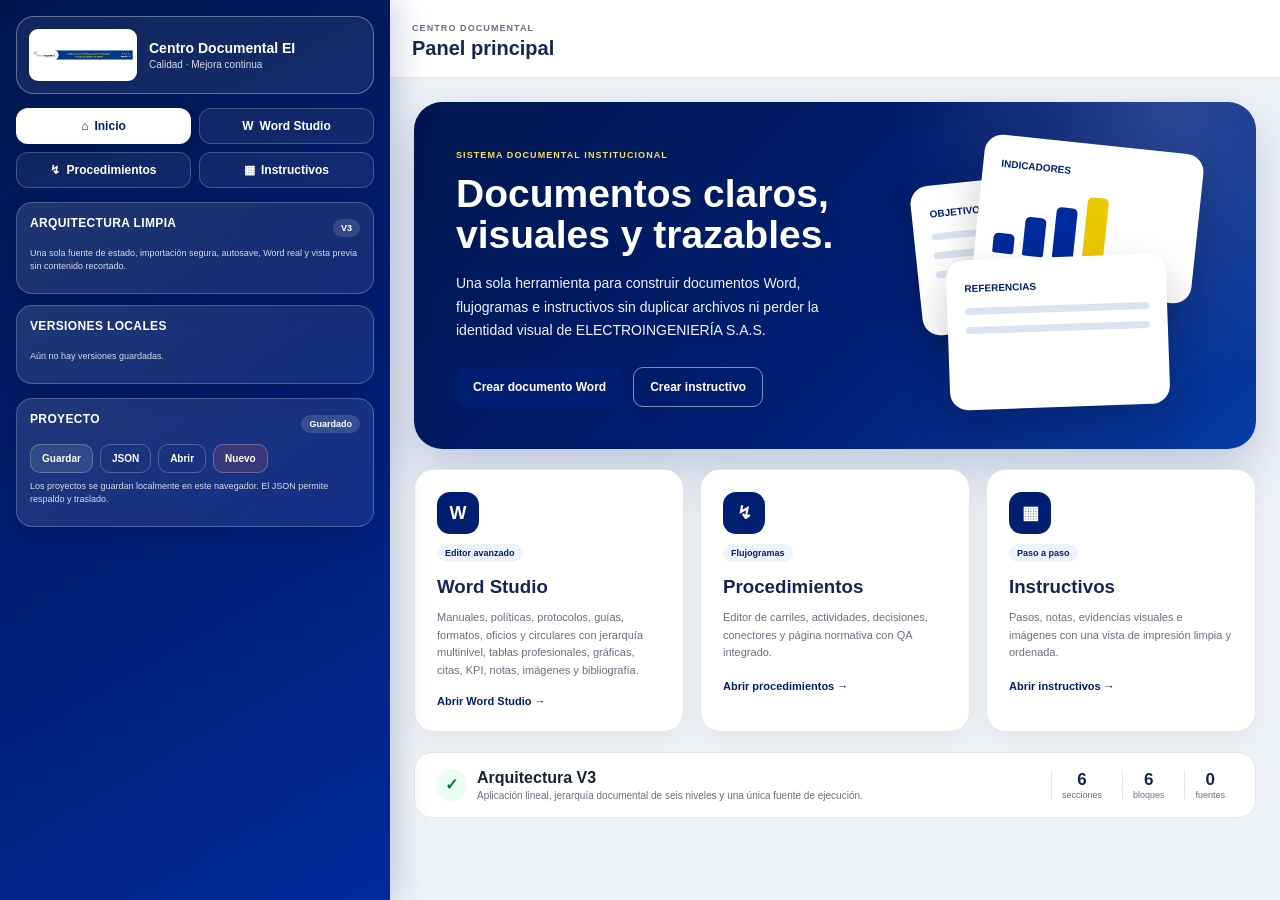
==== commit f0c25b2b: "Refactor app and upgrade Word Studio V3" ====
--- a/index.html
+++ b/index.html
@@ -1,3670 +1,117 @@
 <!doctype html>
 <html lang="es">
 <head>
-<meta charset="utf-8">
-<meta name="viewport" content="width=device-width, initial-scale=1, viewport-fit=cover">
-<title>Estudio Documental EI</title>
-<style>
-:root{
-  --ei-blue:#001F73;
-  --ei-blue-2:#00299B;
-  --ei-yellow:#EAC800;
-  --ei-gray:#A4A8AB;
-  --ink:#17223A;
-  --font:"Century Gothic","Aptos","Montserrat",Arial,sans-serif;
-}
-*{box-sizing:border-box}
-html,body{margin:0;min-height:100%;font-family:var(--font);background:#eef2f7;color:var(--ink)}
-button,input,textarea,select{font-family:inherit}
-body{
-  background:
-    radial-gradient(circle at 12% 6%, rgba(0,31,115,.16), transparent 30%),
-    radial-gradient(circle at 85% 22%, rgba(234,200,0,.10), transparent 18%),
-    linear-gradient(135deg,#F5F7FA 0%,#FFFFFF 55%,#E9EEF7 100%);
-}
-.app{display:grid;grid-template-columns:420px 1fr;min-height:100vh}
-.side{
-  position:relative;
-  background:
-    radial-gradient(circle at 16% 9%, rgba(255,255,255,.13), transparent 20%),
-    linear-gradient(145deg,#001754 0%,#001F73 48%,#00299B 100%);
-  padding:16px;overflow:auto;max-height:100vh;color:#fff;box-shadow:10px 0 30px rgba(0,0,0,.18);
-}
-.side::before{content:"";position:absolute;inset:0;z-index:0;pointer-events:none;background:linear-gradient(120deg,rgba(255,255,255,.05) 0 1px,transparent 1px 20px),linear-gradient(30deg,rgba(255,255,255,.035) 0 1px,transparent 1px 24px)}
-.side>*{position:relative;z-index:1}
-.brand{display:flex;align-items:center;gap:12px;background:linear-gradient(145deg,rgba(164,168,171,.95),rgba(127,133,138,.94));border:1px solid rgba(255,255,255,.42);border-radius:18px;padding:12px;box-shadow:0 14px 28px rgba(0,0,0,.22);margin-bottom:14px}
-.brand img{width:112px;background:#fff;border-radius:8px;padding:5px}.brand strong{display:block;font-size:16px}.brand span{font-size:12px;color:#fff;opacity:.95}
-.panel{background:linear-gradient(145deg,rgba(164,168,171,.96),rgba(127,133,138,.94));border:1px solid rgba(255,255,255,.38);border-radius:18px;padding:14px;margin:12px 0;box-shadow:0 12px 26px rgba(0,0,0,.18), inset 0 1px 0 rgba(255,255,255,.36)}
-.panel h2{margin:0 0 10px;font-size:14px;color:#fff;text-transform:uppercase;letter-spacing:.02em}
-label{display:block;font-size:12px;font-weight:900;color:#fff;margin:9px 0 4px}
-input,textarea,select{width:100%;border:1px solid rgba(0,31,115,.28);background:#fff;color:#001754;border-radius:10px;padding:8px;outline:none;font-size:12px}
-textarea{resize:vertical}
-button,.file-btn{border:0;background:linear-gradient(180deg,#001F73,#001754);color:#fff;border-radius:10px;padding:8px 10px;font-weight:900;cursor:pointer;font-size:12px;display:inline-flex;align-items:center;justify-content:center;gap:5px;box-shadow:0 6px 14px rgba(0,0,0,.16)}
-button:hover,.file-btn:hover{filter:brightness(1.08)}button.primary{background:linear-gradient(180deg,#EAC800,#D7B900);color:#001754}button.light{background:#fff;color:#001F73}button.danger{background:#FFE1DC;color:#8A170D}
-.actions{display:flex;flex-wrap:wrap;gap:7px;margin-top:9px}.grid2{display:grid;grid-template-columns:1fr 1fr;gap:8px}.hint{font-size:12px;line-height:1.42;color:#fff;opacity:.94}
-.main{display:grid;grid-template-rows:auto 1fr;min-width:0}
-.topbar{position:sticky;top:0;z-index:20;display:flex;justify-content:space-between;align-items:center;gap:12px;background:linear-gradient(180deg,#fff,#f4f6fa);border-bottom:1px solid #d7dde7;padding:10px 16px}
-.topbar-title{font-weight:900;color:#001F73}.topbar-sub{font-size:12px;color:#667085}.toolbar{display:flex;flex-wrap:wrap;gap:7px}
-.work{overflow:auto;padding:28px;display:flex;justify-content:center;align-items:flex-start;min-height:0}
-.home{width:min(1180px,100%);margin:auto}.hero{background:#fff;border:1px solid rgba(0,31,115,.10);border-radius:28px;padding:32px;box-shadow:0 18px 44px rgba(0,0,0,.12);position:relative;overflow:hidden}
-.hero h1{margin:0 0 8px;color:#001F73;font-size:34px}.hero p{font-size:16px;color:#4A5568;max-width:780px}.cards{display:grid;grid-template-columns:repeat(3,minmax(0,1fr));gap:16px;margin-top:24px}
-.card{background:linear-gradient(180deg,#fff,#f8fafc);border:1px solid rgba(0,31,115,.12);border-radius:20px;padding:20px;box-shadow:0 10px 24px rgba(0,0,0,.08);min-height:220px;display:flex;flex-direction:column;justify-content:space-between}
-.card h3{margin:0 0 8px;color:#001F73;font-size:20px}.card p{font-size:13px;color:#596579;line-height:1.45}.card .tag{font-size:11px;font-weight:900;color:#001F73;background:#EEF3FF;border-radius:999px;padding:5px 8px;align-self:flex-start}
-.hidden{display:none!important}.stage{display:flex;flex-direction:column;gap:26px;align-items:center;transform-origin:top center}
-.page{width:8.5in;height:11in;background:#fff;position:relative;box-shadow:0 12px 34px rgba(0,0,0,.22);overflow:hidden;flex:0 0 auto}.word-letter-bg{position:absolute;inset:0;background-size:100% 100%;background-repeat:no-repeat;background-position:center}
-.text-layer{position:absolute;left:.9in;right:.85in;top:1.8in;bottom:1.15in;color:#111;font-size:11pt;line-height:1.42;outline:none}.text-layer:focus{box-shadow:inset 0 0 0 1px rgba(0,41,155,.18)}
-.center{text-align:center}.line{border-bottom:2px solid #111;height:18px;margin:10px 0}.sign{margin-top:48px}.sign b{display:block}
-.sgc-header{position:absolute;left:.35in;right:.35in;top:.30in;height:.70in;display:grid;grid-template-columns:1.95in 1fr 1.08in}.sgc-logo{background:#fff;display:flex;align-items:center;justify-content:center}.sgc-logo img{max-width:1.62in;max-height:.46in}.sgc-title,
-.sgc-section-title{display:inline-flex;align-items:center;background:#001F73;color:#EAC800;border-radius:7px;padding:6px 18px;font-weight:900;margin:14px 0 8px;min-width:260px}.sgc-edit{min-height:60px;outline:1px dashed transparent;padding:6px}.sgc-edit:focus{outline-color:#93b5ff}
-.word-table{width:100%;border-collapse:collapse;margin:8px 0 16px;font-size:9.5pt}.word-table th{background:#001F73;color:#fff}.word-table td,.word-table th{border:1px solid #98A2B3;padding:6px;min-width:90px}.word-chart{height:150px;border:1px solid #D0D5DD;border-radius:10px;padding:10px;background:#fff;display:flex;align-items:flex-end;gap:10px;margin:8px 0 16px}.word-bar{background:#001F73;flex:1;min-width:30px;display:flex;align-items:flex-end;justify-content:center;color:#fff;font-size:10px}
-
-/* Instructivo: emula hoja Excel del ejemplo */
-.instr-page{width:8.5in;height:11in;background:#fff;position:relative;box-shadow:0 12px 34px rgba(0,0,0,.22);overflow:hidden;flex:0 0 auto}
-.instr-header{position:absolute;left:.35in;right:.35in;top:.25in;height:.72in;display:grid;grid-template-columns:1.9in 1fr 1.05in;border:1px solid #98A2B3}.instr-header .logo{display:flex;align-items:center;justify-content:center;background:#fff;border-right:1px solid #98A2B3}.instr-header img{max-width:1.55in;max-height:.45in}.instr-title{background:#001F73;color:#EAC800;display:flex;align-items:center;justify-content:center;text-align:center;font-weight:900;font-size:10pt;padding:0 .10in;text-transform:uppercase}.instr-meta{background:#001F73;color:#fff;display:flex;align-items:center;justify-content:center;flex-direction:column;font-weight:900;font-size:9pt;border-left:1px solid #98A2B3}
-.instr-content{position:absolute;left:.35in;right:.35in;top:1.12in;bottom:.35in;font-size:9.5pt;color:#111}
-.info-row{display:grid;grid-template-columns:1.25in 1fr;border:1px solid #98A2B3;border-bottom:0;min-height:.38in}.info-row:last-of-type{border-bottom:1px solid #98A2B3}.info-label{background:#F2F4F7;color:#001F73;font-weight:900;display:flex;align-items:center;padding:6px}.info-value{padding:6px;outline:0}.band{margin-top:10px;background:#001F73;color:#fff;text-align:center;font-weight:900;padding:7px;border-radius:2px;letter-spacing:.03em}
-.general-step{margin-top:10px;border:1px solid #98A2B3;border-radius:10px;overflow:hidden;background:#fff}.general-head{display:grid;grid-template-columns:.55in 1fr;background:#F2F4F7;border-bottom:1px solid #98A2B3}.step-num{background:#001F73;color:#EAC800;font-weight:900;display:flex;align-items:center;justify-content:center;font-size:13pt}.step-title{padding:8px;font-weight:900;color:#001F73;outline:0}.step-body{display:grid;grid-template-columns:1fr 1.15fr;gap:8px;padding:8px}.substeps{display:flex;flex-direction:column;gap:6px}.substep{display:grid;grid-template-columns:.52in 1fr;border:1px solid #D0D5DD;border-radius:8px;overflow:hidden}.substep-code{background:#001F73;color:#EAC800;font-weight:900;text-align:center;padding:6px}.substep-text{padding:6px;outline:0;color:#111}.note{background:#FFF8D7;border:1px solid #EAC800;border-radius:8px;padding:7px;color:#111;font-weight:700}
-.img-area{min-height:260px;border:1px solid #D0D5DD;border-radius:10px;background:repeating-linear-gradient(45deg,#F8FAFC,#F8FAFC 8px,#EEF2F7 8px,#EEF2F7 16px);position:relative;overflow:hidden;display:flex;align-items:center;justify-content:center;text-align:center;color:#667085;font-size:12px}.img-area img{position:absolute;inset:0;width:100%;height:100%;object-fit:contain;background:#fff}.marker{position:absolute;width:28px;height:28px;border-radius:50%;background:#EAC800;color:#001F73;border:3px solid #001F73;display:flex;align-items:center;justify-content:center;font-weight:900;cursor:move;box-shadow:0 3px 8px rgba(0,0,0,.25);z-index:3}.callout{position:absolute;background:#001F73;color:#fff;border-radius:8px;padding:4px 6px;font-size:10px;max-width:130px;z-index:2;box-shadow:0 3px 8px rgba(0,0,0,.20)}
-@page{size:letter;margin:0}
-@media print{.side,.topbar,.home,.no-print{display:none!important}.app,.main,.work{display:block;padding:0;overflow:visible;background:#fff}.stage{display:block;transform:none!important}.page,.instr-page{display:block;box-shadow:none;margin:0;break-after:page;page-break-after:always}.page:last-child,.instr-page:last-child{break-after:auto;page-break-after:auto}}
-@media (max-width:1000px){.app{grid-template-columns:1fr}.side{max-height:none}.cards{grid-template-columns:1fr}.work{padding:14px}}
-
-
-/* V3 instructivo: imagen por subpaso, notas, pie de página y separador */
-.instr-page{width:8.5in;height:11in;background:#fff;position:relative;box-shadow:0 12px 34px rgba(0,0,0,.22);overflow:hidden;flex:0 0 auto}
-.instr-footer{position:absolute;left:.35in;right:.35in;bottom:.20in;height:.24in;display:flex;align-items:center;justify-content:space-between;color:#A4A8AB;font-size:9pt;font-weight:900;border-top:1px solid #E5E7EB;padding-top:4px}
-.instr-page-line{position:absolute;left:.35in;right:.35in;bottom:.50in;border-top:2px solid #001F73}
-.instr-content{position:absolute;left:.35in;right:.35in;top:1.12in;bottom:.60in;font-size:9.5pt;color:#111;overflow:hidden}
-.instr-cover-title{font-size:18pt;color:#001F73;font-weight:900;text-align:center;margin:.35in 0 .18in;text-transform:uppercase}
-.instr-section-title{background:#001F73;color:#EAC800;font-weight:900;text-transform:uppercase;text-align:center;border-radius:4px;padding:8px;margin:12px 0 8px}
-.instr-text-box{border:1px solid #98A2B3;border-radius:8px;padding:10px;min-height:.75in;line-height:1.35;outline:1px dashed transparent}
-.instr-text-box:focus{outline-color:#93b5ff}
-.step-page-title{display:grid;grid-template-columns:.65in 1fr;border:1px solid #98A2B3;border-radius:10px;overflow:hidden;margin-bottom:12px}
-.step-page-num{background:#001F73;color:#EAC800;font-size:18pt;font-weight:900;display:flex;align-items:center;justify-content:center}
-.step-page-name{background:#F2F4F7;color:#001F73;font-size:13pt;font-weight:900;display:flex;align-items:center;padding:10px;outline:0}
-.substep-card{border:1px solid #98A2B3;border-radius:10px;overflow:hidden;margin:10px 0;background:#fff}
-.substep-head{display:grid;grid-template-columns:.70in 1fr;background:#F2F4F7;border-bottom:1px solid #98A2B3}
-.substep-code{background:#001F73;color:#EAC800;font-weight:900;display:flex;align-items:center;justify-content:center;padding:8px}
-.substep-text{padding:8px;color:#111;outline:0;min-height:.42in}
-.substep-body{display:grid;grid-template-columns:1fr 1.08fr;gap:10px;padding:10px}
-.substep-detail{display:flex;flex-direction:column;gap:8px}
-.substep-img{min-height:1.55in;border:1px solid #D0D5DD;border-radius:8px;background:repeating-linear-gradient(45deg,#F8FAFC,#F8FAFC 8px,#EEF2F7 8px,#EEF2F7 16px);display:flex;align-items:center;justify-content:center;text-align:center;color:#667085;font-size:12px;overflow:hidden}
-.substep-img img{width:100%;height:100%;object-fit:contain;background:#fff}
-.empty-img{color:#667085}
-.note-row{display:grid;grid-template-columns:.42in 1fr;gap:8px;align-items:start;background:#FFF8D7;border:1px solid #EAC800;border-radius:10px;padding:8px;margin:8px 0;color:#111}
-.note-icon{width:.34in;height:.34in;border-radius:8px;background:#001F73;display:flex;align-items:center;justify-content:center}
-.note-icon svg{width:.22in;height:.22in}
-.note-text{outline:0;color:#111;line-height:1.35;min-height:.28in}
-.print-hide-empty:empty{display:none}
-.instr-page-separator{width:8.5in;text-align:center;color:#667085;font-size:12px;font-weight:900;margin:-12px 0 0}
-@media print{
-  .no-print,.file-btn,.actions{display:none!important}
-  .substep-img.empty-print{display:none!important}
-  .note-row.empty-note{display:none!important}
-  .instr-page-separator{display:none!important}
-}
-
-
-/* V4 instructivo compacto: edición por panel lateral, plantilla limpia */
-.instr-side-list{display:flex;flex-direction:column;gap:8px;margin-top:8px}
-.instr-side-step{background:rgba(255,255,255,.12);border:1px solid rgba(255,255,255,.24);border-radius:12px;padding:9px}
-.instr-side-step.active{box-shadow:0 0 0 2px rgba(234,200,0,.35);border-color:#EAC800}
-.instr-side-step-title{display:flex;gap:7px;align-items:center;justify-content:space-between;margin-bottom:6px}
-.instr-side-step-title button{padding:6px 8px}
-.sub-editor{background:rgba(255,255,255,.10);border-radius:10px;padding:8px;margin:7px 0;border:1px solid rgba(255,255,255,.20)}
-.sub-editor b{color:#fff;font-size:12px}
-.instr-content{position:absolute;left:.35in;right:.35in;top:1.12in;bottom:.60in;font-size:9.3pt;color:#111;overflow:hidden}
-.info-row{display:grid;grid-template-columns:1.25in 1fr;border:1px solid #98A2B3;border-bottom:0;min-height:.34in}
-.info-row:last-of-type{border-bottom:1px solid #98A2B3}
-.info-label{background:#001F73!important;color:#EAC800!important;font-weight:900;display:flex;align-items:center;padding:6px;text-transform:uppercase}
-.info-value{padding:6px;outline:0;color:#111;background:#fff}
-.band{margin-top:8px;background:#001F73;color:#EAC800;text-align:center;font-weight:900;padding:6px;border-radius:2px;letter-spacing:.03em}
-.step-compact{margin-top:8px;border:1px solid #98A2B3;border-radius:8px;overflow:hidden;background:#fff}
-.step-compact-head{display:grid;grid-template-columns:.55in 1fr;border-bottom:1px solid #98A2B3}
-.step-compact-num{background:#001F73;color:#EAC800;font-weight:900;font-size:14pt;display:flex;align-items:center;justify-content:center}
-.step-compact-title{background:#F2F4F7;color:#001F73;font-weight:900;font-size:11pt;display:flex;align-items:center;padding:7px}
-.substep-grid{display:grid;grid-template-columns:1fr 1fr;gap:8px;padding:8px}
-.substep-mini{border:1px solid #D0D5DD;border-radius:8px;overflow:hidden;background:#fff;min-height:1.58in;display:grid;grid-template-rows:auto 1fr}
-.substep-mini-head{display:grid;grid-template-columns:.48in 1fr;background:#F8FAFC;border-bottom:1px solid #D0D5DD}
-.substep-mini-code{background:#001F73;color:#EAC800;font-weight:900;text-align:center;padding:5px}
-.substep-mini-text{padding:5px;color:#111;line-height:1.25;font-size:8.8pt}
-.substep-mini-body{display:grid;grid-template-columns:1fr 1fr;gap:6px;padding:6px}
-.substep-mini-img{min-height:.82in;border:1px solid #E4E7EC;border-radius:6px;background:#fff;display:flex;align-items:center;justify-content:center;overflow:hidden;color:#98A2B3;font-size:9px;text-align:center}
-.substep-mini-img img{width:100%;height:100%;object-fit:contain}
-.note-row{display:grid;grid-template-columns:.36in 1fr;gap:7px;align-items:start;background:#FFF8D7;border:1px solid #EAC800;border-radius:8px;padding:7px;margin:7px 8px;color:#111}
-.note-icon{width:.30in;height:.30in;border-radius:7px;background:#001F73;display:flex;align-items:center;justify-content:center}
-.note-icon svg{width:.20in;height:.20in}
-.note-text{color:#111;line-height:1.30;font-size:8.8pt}
-.instr-page-separator{width:8.5in;text-align:center;color:#667085;font-size:12px;font-weight:900;margin:-12px 0 0}
-@media print{
-  .no-print,.file-btn,.actions,.instr-page-separator{display:none!important}
-  .substep-mini-img.empty-print{display:none!important}
-  .note-row.empty-note{display:none!important}
-}
-
-
-/* V5 instructivo: pasos continuos, sin texto redundante, imagen ajustable */
-.instr-content{position:absolute;left:.35in;right:.35in;top:1.12in;bottom:.60in;font-size:9.1pt;color:#111;overflow:hidden}
-.band{margin-top:6px;margin-bottom:4px;background:#001F73;color:#EAC800;text-align:center;font-weight:900;padding:5px;border-radius:2px;letter-spacing:.03em}
-.step-compact{margin-top:6px;border:1px solid #98A2B3;border-radius:7px;overflow:hidden;background:#fff}
-.step-compact-head{display:grid;grid-template-columns:.45in 1fr;border-bottom:1px solid #98A2B3}
-.step-compact-num{background:#001F73;color:#EAC800;font-weight:900;font-size:12pt;display:flex;align-items:center;justify-content:center}
-.step-compact-title{background:#F2F4F7;color:#001F73;font-weight:900;font-size:10pt;display:flex;align-items:center;padding:5px 7px}
-.substep-grid{display:grid;grid-template-columns:1fr 1fr;gap:6px;padding:6px}
-.substep-mini{border:1px solid #D0D5DD;border-radius:7px;overflow:hidden;background:#fff;min-height:1.50in;display:grid;grid-template-rows:auto 1fr}
-.substep-mini-head{display:grid;grid-template-columns:.45in 1fr;background:#F8FAFC;border-bottom:1px solid #D0D5DD}
-.substep-mini-code{background:#001F73;color:#EAC800;font-weight:900;text-align:center;padding:5px;font-size:9pt}
-.substep-mini-text{padding:5px;color:#111;line-height:1.20;font-size:8.4pt}
-.substep-mini-body{padding:0;min-height:1.02in}
-.substep-mini-img{position:relative;width:100%;height:100%;min-height:1.02in;border:0;background:#fff;overflow:hidden;display:flex;align-items:center;justify-content:center;color:#98A2B3;font-size:9px;text-align:center}
-.substep-mini-img img{position:absolute;left:50%;top:50%;transform:translate(-50%,-50%);object-fit:contain;background:#fff;max-width:none;max-height:none}
-.substep-mini-img.empty-print{border-top:1px solid #E4E7EC;background:repeating-linear-gradient(45deg,#F8FAFC,#F8FAFC 8px,#EEF2F7 8px,#EEF2F7 16px)}
-.note-row{display:grid;grid-template-columns:.32in 1fr;gap:6px;align-items:start;background:#FFF8D7;border:1px solid #EAC800;border-radius:7px;padding:6px;margin:5px 6px;color:#111}
-.note-icon{width:.27in;height:.27in;border-radius:6px;background:#001F73;display:flex;align-items:center;justify-content:center}
-.note-text{color:#111;line-height:1.24;font-size:8.5pt}
-.sub-editor .mini-grid{display:grid;grid-template-columns:1fr 1fr;gap:6px}
-.sub-editor input[type="range"]{padding:0;background:#fff!important}
-@media print{
-  .substep-mini-img.empty-print{display:none!important}
-}
-
-
-/* V6 instructivo: subpasos eliminables, imagen por paso y distribución responsive */
-.sub-editor .danger{margin-top:6px}
-.step-layout-panel{background:rgba(255,255,255,.10);border:1px solid rgba(255,255,255,.20);border-radius:10px;padding:8px;margin:8px 0}
-.step-layout-panel .mini-grid{display:grid;grid-template-columns:1fr 1fr;gap:6px}
-.substep-grid.cols-1{grid-template-columns:1fr}
-.substep-grid.cols-2{grid-template-columns:1fr 1fr}
-.substep-grid.cols-3{grid-template-columns:repeat(3,1fr)}
-.substep-mini{min-height:var(--card-h, 1.50in)}
-.substep-mini-img{min-height:var(--img-h, 1.02in)}
-.step-image-only{border:1px solid #D0D5DD;border-radius:8px;background:#fff;margin:6px;padding:6px}
-.step-image-title{font-weight:900;color:#001F73;font-size:9pt;margin-bottom:5px}
-.step-main-img{position:relative;width:100%;min-height:var(--step-img-h, 3.15in);border:1px solid #E4E7EC;border-radius:7px;background:#fff;overflow:hidden;display:flex;align-items:center;justify-content:center;color:#98A2B3;font-size:9px;text-align:center}
-.step-main-img.empty-print{background:repeating-linear-gradient(45deg,#F8FAFC,#F8FAFC 8px,#EEF2F7 8px,#EEF2F7 16px)}
-.step-main-img img{position:absolute;left:50%;top:50%;transform:translate(-50%,-50%);object-fit:contain;background:#fff;max-width:none;max-height:none}
-.layout-preview{display:grid;gap:4px;margin-top:6px}
-.layout-preview.cols-1{grid-template-columns:1fr}
-.layout-preview.cols-2{grid-template-columns:1fr 1fr}
-.layout-preview.cols-3{grid-template-columns:repeat(3,1fr)}
-.layout-cell{height:22px;border:1px solid rgba(255,255,255,.45);border-radius:5px;background:rgba(255,255,255,.22);font-size:10px;color:#fff;display:flex;align-items:center;justify-content:center}
-@media print{
-  .step-main-img.empty-print{display:none!important}
-}
-
-
-/* V7 instructivo: modo lista + imagen única para varios subpasos */
-.step-mode-pill{
-  display:inline-flex;
-  align-items:center;
-  gap:6px;
-  padding:5px 8px;
-  border-radius:999px;
-  background:rgba(255,255,255,.18);
-  color:#fff;
-  font-size:11px;
-  font-weight:900;
-  margin-top:4px;
-}
-.step-list-layout{
-  display:grid;
-  grid-template-columns: var(--list-w, 45%) 1fr;
-  gap:8px;
-  padding:7px;
-}
-.step-list-left{
-  display:flex;
-  flex-direction:column;
-  gap:6px;
-}
-.step-list-item{
-  display:grid;
-  grid-template-columns:.48in 1fr;
-  border:1px solid #D0D5DD;
-  border-radius:7px;
-  overflow:hidden;
-  background:#fff;
-  min-height:.38in;
-}
-.step-list-code{
-  background:#001F73;
-  color:#EAC800;
-  font-weight:900;
-  display:flex;
-  align-items:center;
-  justify-content:center;
-  font-size:8.8pt;
-}
-.step-list-text{
-  color:#111;
-  line-height:1.20;
-  font-size:8.4pt;
-  padding:5px;
-}
-.step-shared-img{
-  position:relative;
-  min-height:var(--step-img-h, 2.45in);
-  border:1px solid #D0D5DD;
-  border-radius:8px;
-  background:#fff;
-  overflow:hidden;
-  display:flex;
-  align-items:center;
-  justify-content:center;
-  color:#98A2B3;
-  font-size:9px;
-  text-align:center;
-}
-.step-shared-img.empty-print{
-  background:repeating-linear-gradient(45deg,#F8FAFC,#F8FAFC 8px,#EEF2F7 8px,#EEF2F7 16px);
-}
-.step-shared-img img{
-  position:absolute;
-  left:50%;
-  top:50%;
-  transform:translate(-50%,-50%);
-  object-fit:contain;
-  background:#fff;
-  max-width:none;
-  max-height:none;
-}
-.list-preview{
-  display:grid;
-  grid-template-columns:var(--list-preview-w, 45%) 1fr;
-  gap:4px;
-  margin-top:6px;
-}
-.list-preview div{
-  height:26px;
-  border-radius:6px;
-  border:1px solid rgba(255,255,255,.40);
-  background:rgba(255,255,255,.20);
-  color:#fff;
-  display:flex;
-  align-items:center;
-  justify-content:center;
-  font-size:10px;
-  font-weight:900;
-}
-@media print{
-  .step-shared-img.empty-print{display:none!important}
-}
-
-
-/* V8 instructivo: márgenes 2,5 cm y objetivo/alcance centrados */
-:root{
-  --doc-margin:2.5cm;
-}
-
-/* Solo instructivos: margen institucional de 2,5 cm en todos los lados */
-.instr-header{
-  left:var(--doc-margin)!important;
-  right:var(--doc-margin)!important;
-  top:var(--doc-margin)!important;
-  height:1.75cm!important;
-}
-
-.instr-content{
-  left:var(--doc-margin)!important;
-  right:var(--doc-margin)!important;
-  top:calc(var(--doc-margin) + 2.05cm)!important;
-  bottom:var(--doc-margin)!important;
-}
-
-/* Fecha y paginación alineadas al mismo margen */
-.instr-page-line{
-  left:var(--doc-margin)!important;
-  right:var(--doc-margin)!important;
-  bottom:2.22cm!important;
-}
-
-.instr-footer{
-  left:var(--doc-margin)!important;
-  right:var(--doc-margin)!important;
-  bottom:1.82cm!important;
-}
-
-/* Objetivo y alcance centrados */
-.info-row{
-  grid-template-columns:3.1cm 1fr!important;
-  min-height:.72cm!important;
-}
-
-.info-label{
-  justify-content:center!important;
-  text-align:center!important;
-  padding:5px!important;
-}
-
-.info-value{
-  display:flex!important;
-  align-items:center!important;
-  justify-content:center!important;
-  text-align:center!important;
-  padding:6px 8px!important;
-  min-height:.72cm!important;
-}
-
-
-/* V9: control directo de imágenes en el editor */
-.substep-mini-img,
-.step-main-img,
-.step-shared-img{
-  padding:0!important;
-  border:1px solid #D0D5DD!important;
-  overflow:hidden!important;
-  position:relative!important;
-  background:#fff!important;
-}
-
-.substep-mini-img img,
-.step-main-img img,
-.step-shared-img img{
-  object-fit:cover!important;
-  max-width:none!important;
-  max-height:none!important;
-  cursor:move;
-  user-select:none;
-  touch-action:none;
-}
-
-.img-direct-tools{
-  position:absolute;
-  left:4px;
-  top:4px;
-  display:flex;
-  gap:4px;
-  z-index:6;
-  opacity:.86;
-  pointer-events:none;
-}
-
-.img-direct-tools span{
-  background:rgba(0,31,115,.88);
-  color:#fff;
-  border-radius:6px;
-  padding:3px 5px;
-  font-size:9px;
-  font-weight:900;
-}
-
-.img-resize-handle{
-  position:absolute;
-  right:4px;
-  bottom:4px;
-  width:18px;
-  height:18px;
-  border-radius:5px;
-  background:#EAC800;
-  border:2px solid #001F73;
-  z-index:7;
-  cursor:nwse-resize;
-  box-shadow:0 2px 6px rgba(0,0,0,.30);
-}
-
-.img-resize-handle::after{
-  content:"";
-  position:absolute;
-  right:2px;
-  bottom:2px;
-  width:8px;
-  height:8px;
-  border-right:2px solid #001F73;
-  border-bottom:2px solid #001F73;
-}
-
-.img-box-active{
-  outline:2px solid #EAC800!important;
-  outline-offset:2px;
-}
-
-.image-fit-warning{
-  display:block;
-  margin-top:4px;
-  font-size:10px;
-  color:#fff;
-  opacity:.92;
-}
-
-@media print{
-  .img-direct-tools,
-  .img-resize-handle{
-    display:none!important;
-  }
-}
-
-
-/* V10: barra lateral siempre anclada y editor con scroll independiente */
-html, body{
-  height:100%!important;
-  overflow:hidden!important;
-}
-
-.app{
-  height:100vh!important;
-  min-height:100vh!important;
-  overflow:hidden!important;
-}
-
-.side{
-  position:sticky!important;
-  top:0!important;
-  height:100vh!important;
-  max-height:100vh!important;
-  overflow-y:auto!important;
-  overflow-x:hidden!important;
-}
-
-.main{
-  height:100vh!important;
-  overflow:hidden!important;
-}
-
-.work{
-  height:calc(100vh - 58px)!important;
-  overflow:auto!important;
-}
-
-.topbar{
-  flex:0 0 auto!important;
-}
-
-/* Selector de paso más visible */
-#activeStep{
-  border:2px solid rgba(234,200,0,.75)!important;
-  font-weight:900!important;
-}
-
-.step-switch-note{
-  display:block;
-  margin-top:4px;
-  font-size:10px;
-  color:#fff;
-  opacity:.92;
-}
-
-
-/* V11: controles de alineación y posición de notas */
-.align-left{text-align:left!important;justify-content:flex-start!important}
-.align-center{text-align:center!important;justify-content:center!important}
-.align-right{text-align:right!important;justify-content:flex-end!important}
-.align-justify{text-align:justify!important;justify-content:flex-start!important}
-
-.step-compact-title{
-  text-align:left;
-}
-
-.substep-mini-text,
-.step-list-text,
-.note-text,
-.info-value{
-  overflow-wrap:anywhere;
-}
-
-.text-control-row{
-  display:grid;
-  grid-template-columns:1fr 1fr;
-  gap:6px;
-  margin-top:6px;
-}
-
-.note-position-badge{
-  display:inline-flex;
-  align-items:center;
-  padding:4px 7px;
-  border-radius:999px;
-  background:rgba(0,31,115,.14);
-  color:#001F73;
-  font-size:9px;
-  font-weight:900;
-  margin:2px 0 4px;
-}
-
-
-/* V12: alineación configurable para objetivo y alcance */
-.info-value.align-left{
-  justify-content:flex-start!important;
-  text-align:left!important;
-}
-
-.info-value.align-center{
-  justify-content:center!important;
-  text-align:center!important;
-}
-
-.info-value.align-right{
-  justify-content:flex-end!important;
-  text-align:right!important;
-}
-
-.info-value.align-justify{
-  justify-content:flex-start!important;
-  text-align:justify!important;
-}
-
-
-/* V13: exportación PDF profesional, sin scrollbars ni cortes internos */
-:root{
-  --pdf-margin:2cm;
-}
-
-/* Márgenes del instructivo ajustados para exportación PDF */
-.instr-header{
-  left:var(--pdf-margin)!important;
-  right:var(--pdf-margin)!important;
-  top:var(--pdf-margin)!important;
-}
-
-.instr-content{
-  left:var(--pdf-margin)!important;
-  right:var(--pdf-margin)!important;
-  top:calc(var(--pdf-margin) + 2.05cm)!important;
-  bottom:var(--pdf-margin)!important;
-}
-
-.instr-page-line{
-  left:var(--pdf-margin)!important;
-  right:var(--pdf-margin)!important;
-  bottom:1.62cm!important;
-}
-
-.instr-footer{
-  left:var(--pdf-margin)!important;
-  right:var(--pdf-margin)!important;
-  bottom:1.22cm!important;
-}
-
-/* Modo exportación: prepara la vista antes de imprimir */
-body.print-mode,
-body.print-mode html{
-  background:#fff!important;
-  overflow:visible!important;
-}
-
-body.print-mode .side,
-body.print-mode .topbar,
-body.print-mode .home,
-body.print-mode .no-print{
-  display:none!important;
-}
-
-body.print-mode .app,
-body.print-mode .main,
-body.print-mode .work,
-body.print-mode #editor,
-body.print-mode #stage{
-  display:block!important;
-  height:auto!important;
-  max-height:none!important;
-  min-height:0!important;
-  width:auto!important;
-  max-width:none!important;
-  overflow:visible!important;
-  padding:0!important;
-  margin:0!important;
-  background:#fff!important;
-}
-
-body.print-mode #stage{
-  transform:none!important;
-  gap:0!important;
-  align-items:flex-start!important;
-}
-
-body.print-mode .page,
-body.print-mode .instr-page{
-  width:8.5in!important;
-  height:11in!important;
-  margin:0!important;
-  padding:0!important;
-  box-shadow:none!important;
-  overflow:hidden!important;
-  break-after:page;
-  page-break-after:always;
-  break-inside:avoid;
-  page-break-inside:avoid;
-}
-
-body.print-mode .page:last-child,
-body.print-mode .instr-page:last-child{
-  break-after:auto;
-  page-break-after:auto;
-}
-
-body.print-mode .instr-page-separator,
-body.print-mode .img-direct-tools,
-body.print-mode .img-resize-handle,
-body.print-mode .file-btn,
-body.print-mode .actions{
-  display:none!important;
-}
-
-/* Impresión real del navegador */
-@page{
-  size:Letter;
-  margin:0;
-}
-
-@media print{
-  html,
-  body{
-    width:8.5in!important;
-    min-height:11in!important;
-    height:auto!important;
-    margin:0!important;
-    padding:0!important;
-    background:#fff!important;
-    overflow:visible!important;
-    -webkit-print-color-adjust:exact!important;
-    print-color-adjust:exact!important;
-  }
-
-  *{
-    -webkit-print-color-adjust:exact!important;
-    print-color-adjust:exact!important;
-    box-shadow:none!important;
-    scrollbar-width:none!important;
-  }
-
-  *::-webkit-scrollbar{
-    display:none!important;
-    width:0!important;
-    height:0!important;
-  }
-
-  .side,
-  .topbar,
-  .home,
-  .no-print,
-  .instr-page-separator,
-  .file-btn,
-  .actions,
-  .img-direct-tools,
-  .img-resize-handle{
-    display:none!important;
-  }
-
-  .app,
-  .main,
-  .work,
-  #editor,
-  #stage{
-    display:block!important;
-    width:8.5in!important;
-    height:auto!important;
-    max-height:none!important;
-    min-height:0!important;
-    overflow:visible!important;
-    padding:0!important;
-    margin:0!important;
-    background:#fff!important;
-  }
-
-  #editor{
-    display:block!important;
-  }
-
-  #stage{
-    transform:none!important;
-    gap:0!important;
-    align-items:flex-start!important;
-  }
-
-  .page,
-  .instr-page{
-    width:8.5in!important;
-    height:11in!important;
-    min-height:11in!important;
-    max-height:11in!important;
-    margin:0!important;
-    padding:0!important;
-    box-shadow:none!important;
-    overflow:hidden!important;
-    position:relative!important;
-    break-after:page;
-    page-break-after:always;
-    break-inside:avoid;
-    page-break-inside:avoid;
-  }
-
-  .page:last-child,
-  .instr-page:last-child{
-    break-after:auto!important;
-    page-break-after:auto!important;
-  }
-
-  .instr-content{
-    overflow:hidden!important;
-  }
-
-  .substep-mini-img.empty-print,
-  .step-main-img.empty-print,
-  .step-shared-img.empty-print,
-  .note-row.empty-note{
-    display:none!important;
-  }
-}
-
-
-/* V14: paginación automática, hoja inicial limpia y código amarillo */
-.instr-meta div:first-child{
-  color:#EAC800!important;
-}
-
-.blank-hint{
-  color:#98A2B3;
-  text-align:center;
-  padding:.28in 0;
-  font-size:9pt;
-  border:1px dashed #D0D5DD;
-  border-radius:8px;
-  margin-top:8px;
-}
-
-.step-continued{
-  font-size:8pt;
-  color:#667085;
-  font-weight:900;
-  padding-left:8px;
-}
-
-.step-list-layout.continued-list{
-  grid-template-columns:var(--list-w,45%) 1fr;
-}
-
-.step-page-slice{
-  display:block;
-}
-
-.step-compact.compact-slice{
-  margin-top:5px;
-}
-
-.step-compact.compact-slice .step-compact-head{
-  grid-template-columns:.45in 1fr .82in;
-}
-
-.step-slice-label{
-  background:#F2F4F7;
-  color:#667085;
-  display:flex;
-  align-items:center;
-  justify-content:center;
-  font-size:7.5pt;
-  font-weight:900;
-  border-left:1px solid #98A2B3;
-}
-
-
-/* V15: modo lista con 1, 2 o 3 imágenes en orden */
-.step-shared-img.multi{
-  display:grid!important;
-  gap:6px;
-  padding:0!important;
-  background:#fff!important;
-}
-
-.step-shared-img.multi.count-1{
-  grid-template-rows:1fr;
-}
-.step-shared-img.multi.count-2{
-  grid-template-rows:1fr 1fr;
-}
-.step-shared-img.multi.count-3{
-  grid-template-rows:1fr 1fr 1fr;
-}
-
-.shared-img-slot{
-  position:relative;
-  min-height:0;
-  border:1px solid #D0D5DD;
-  border-radius:7px;
-  background:#fff;
-  overflow:hidden;
-  display:flex;
-  align-items:center;
-  justify-content:center;
-  color:#98A2B3;
-  font-size:9px;
-  text-align:center;
-}
-
-.shared-img-slot.empty-print{
-  background:repeating-linear-gradient(45deg,#F8FAFC,#F8FAFC 8px,#EEF2F7 8px,#EEF2F7 16px);
-}
-
-.shared-img-slot img{
-  position:absolute;
-  left:50%;
-  top:50%;
-  transform:translate(-50%,-50%);
-  object-fit:cover!important;
-  background:#fff;
-  max-width:none;
-  max-height:none;
-  cursor:move;
-  user-select:none;
-  touch-action:none;
-}
-
-.multi-image-panel{
-  background:rgba(255,255,255,.10);
-  border:1px solid rgba(255,255,255,.20);
-  border-radius:10px;
-  padding:8px;
-  margin:7px 0;
-}
-
-.multi-image-panel h4{
-  margin:0 0 7px;
-  color:#fff;
-  font-size:12px;
-}
-
-@media print{
-  .shared-img-slot.empty-print{
-    display:none!important;
-  }
-}
-
-
-/* V16: corrección de renderizado y estado de hoja limpia */
-.blank-hint{
-  min-height:.45in;
-  display:flex;
-  align-items:center;
-  justify-content:center;
-}
-
-
-/* V17: eliminar celda extra vacía en el encabezado de pasos */
-.step-compact.compact-slice .step-compact-head{
-  grid-template-columns:.45in 1fr!important;
-}
-
-.step-compact.compact-slice .step-compact-head.has-cont{
-  grid-template-columns:.45in 1fr .82in!important;
-}
-
-.step-slice-label:empty{
-  display:none!important;
-}
-
-
-/* V18: corrección robusta para imágenes en modo lista */
-.step-shared-img.multi{
-  display:grid!important;
-  gap:6px!important;
-  padding:0!important;
-  background:#fff!important;
-  height:var(--step-img-h,315px)!important;
-}
-.step-shared-img.multi.count-1{ grid-template-rows:1fr!important; }
-.step-shared-img.multi.count-2{ grid-template-rows:1fr 1fr!important; }
-.step-shared-img.multi.count-3{ grid-template-rows:1fr 1fr 1fr!important; }
-
-.shared-img-slot{
-  position:relative!important;
-  min-height:0!important;
-  border:1px solid #D0D5DD!important;
-  border-radius:6px!important;
-  overflow:hidden!important;
-  background:#fff!important;
-}
-.shared-img-slot img{
-  position:absolute!important;
-  object-fit:cover!important;
-  max-width:none!important;
-  max-height:none!important;
-  cursor:move!important;
-  user-select:none!important;
-  touch-action:none!important;
-}
-
-
-/* V19: compactación real entre pasos y corrección visible de imágenes lista */
-.step-compact,
-.step-compact.compact-slice{
-  margin-top:3px!important;
-  margin-bottom:3px!important;
-}
-
-.step-compact-head{
-  min-height:.26in!important;
-}
-
-.step-list-layout{
-  gap:5px!important;
-  padding:4px!important;
-  align-items:start!important;
-}
-
-.step-list-left{
-  gap:3px!important;
-}
-
-.step-list-item{
-  min-height:.30in!important;
-}
-
-.step-list-text{
-  padding:4px!important;
-  line-height:1.12!important;
-}
-
-.substep-grid{
-  gap:4px!important;
-  padding:4px!important;
-}
-
-.note-row{
-  margin:3px 5px!important;
-  min-height:.28in!important;
-}
-
-.step-main-img,
-.step-shared-img{
-  min-height:0!important;
-}
-
-/* El alto real de la zona de imágenes se controla desde el panel */
-.step-shared-img.multi{
-  height:var(--step-img-h, 315px)!important;
-  min-height:var(--step-img-h, 315px)!important;
-  display:grid!important;
-  gap:4px!important;
-  overflow:hidden!important;
-}
-
-.shared-img-slot{
-  min-height:54px!important;
-  width:100%!important;
-  height:100%!important;
-}
-
-.shared-img-slot img{
-  display:block!important;
-  opacity:1!important;
-  visibility:visible!important;
-  z-index:2!important;
-}
-
-/* Durante edición, si la imagen existe no se oculta aunque no tenga subpasos */
-.step-shared-img.multi .empty-img{
-  pointer-events:none;
-}
-
-
-/* V20: modo lista por sublistas, una imagen por sublista */
-.list-group-block{
-  border:1px solid #D0D5DD;
-  border-radius:7px;
-  margin:4px 4px 6px!important;
-  overflow:hidden;
-  background:#fff;
-  break-inside:avoid;
-  page-break-inside:avoid;
-}
-
-.list-group-title{
-  background:#001F73;
-  color:#EAC800;
-  font-weight:900;
-  font-size:8.6pt;
-  padding:4px 7px;
-  letter-spacing:.01em;
-}
-
-.list-group-body{
-  display:grid;
-  grid-template-columns:var(--list-w,45%) 1fr;
-  gap:5px;
-  padding:5px;
-  align-items:start;
-}
-
-.list-group-left{
-  display:flex;
-  flex-direction:column;
-  gap:3px;
-}
-
-.list-group-image{
-  position:relative;
-  height:var(--group-img-h,220px);
-  min-height:80px;
-  border:1px solid #D0D5DD;
-  border-radius:6px;
-  background:#fff;
-  overflow:hidden;
-  display:flex;
-  align-items:center;
-  justify-content:center;
-  color:#98A2B3;
-  font-size:8pt;
-}
-
-.list-group-image img{
-  position:absolute!important;
-  left:50%;
-  top:50%;
-  width:100%;
-  height:100%;
-  transform:translate(-50%,-50%);
-  object-fit:cover!important;
-  max-width:none!important;
-  max-height:none!important;
-  cursor:move;
-  user-select:none;
-  touch-action:none;
-}
-
-.list-group-editor{
-  background:rgba(255,255,255,.10);
-  border:1px solid rgba(255,255,255,.20);
-  border-radius:10px;
-  padding:8px;
-  margin:8px 0;
-}
-
-.list-group-editor-title{
-  display:flex;
-  justify-content:space-between;
-  gap:8px;
-  align-items:center;
-  color:#fff;
-  font-weight:900;
-  font-size:12px;
-}
-
-.list-group-tools{
-  display:grid;
-  grid-template-columns:1fr 1fr;
-  gap:6px;
-  margin-top:6px;
-}
-
-.step-compact,
-.step-compact.compact-slice{
-  margin-top:2px!important;
-  margin-bottom:3px!important;
-}
-
-.note-row{
-  margin:2px 5px!important;
-  min-height:.22in!important;
-}
-
-.note-text{
-  padding:3px 6px!important;
-  font-size:8pt!important;
-  line-height:1.08!important;
-}
-
-.note-icon{
-  width:.25in!important;
-}
-
-.step-shared-img.multi{display:none!important}
-.multi-image-panel{display:none!important}
-
-
-/* V23: restaurar visualización estable de imagen general sin subpasos */
-.step-image-only{
-  width:100%!important;
-  padding:5px!important;
-  box-sizing:border-box!important;
-}
-
-.step-main-img{
-  position:relative!important;
-  display:flex!important;
-  align-items:center!important;
-  justify-content:center!important;
-  width:100%!important;
-  height:var(--step-img-h, 245px)!important;
-  min-height:var(--step-img-h, 245px)!important;
-  border:1px solid #D0D5DD!important;
-  border-radius:7px!important;
-  background:#fff!important;
-  overflow:hidden!important;
-  color:#98A2B3!important;
-  font-size:8pt!important;
-}
-
-.step-main-img img{
-  position:absolute!important;
-  display:block!important;
-  visibility:visible!important;
-  opacity:1!important;
-  max-width:none!important;
-  max-height:none!important;
-  object-fit:cover!important;
-  transform:translate(-50%,-50%)!important;
-  z-index:2!important;
-  cursor:move!important;
-  user-select:none!important;
-  touch-action:none!important;
-}
-
-/* V25: guardado local y paginación estricta sin alterar funciones previas */
-.cache-status{font-size:11px;color:#EAC800;font-weight:800;min-width:120px}
-.step-compact.compact-slice,.list-group-block{break-inside:avoid;page-break-inside:avoid}
-@media print{.cache-status{display:none!important}}
-
-/* V26: Inicio premium, intro y historial */
-body.intro-lock{overflow:hidden}
-.side{position:sticky!important;top:0;height:100vh;max-height:100vh}.main{min-height:100vh}.topbar{position:sticky!important;top:0}.home-history-panel{display:block}.project-history-list{display:flex;flex-direction:column;gap:8px}.project-history-empty{font-size:12px;color:#fff;opacity:.82;line-height:1.35}.project-history-item{background:rgba(255,255,255,.12);border:1px solid rgba(255,255,255,.22);border-radius:12px;padding:9px;display:grid;gap:5px}.project-history-item strong{font-size:12px;color:#fff}.project-history-item span{font-size:10.5px;color:#eef2ff;opacity:.9}.project-history-item button{width:100%;padding:6px 8px;font-size:11px}
-.home-shell{width:min(1240px,100%);margin:auto;display:grid;gap:18px}.hero-premium{min-height:380px;background:linear-gradient(135deg,#ffffff 0%,#f7f9ff 48%,#edf3ff 100%);border:1px solid rgba(0,31,115,.12);border-radius:32px;padding:34px;box-shadow:0 24px 70px rgba(0,31,115,.16);display:grid;grid-template-columns:1.28fr .72fr;gap:24px;position:relative;overflow:hidden}.hero-premium::before{content:"";position:absolute;inset:0;background:linear-gradient(120deg,rgba(0,31,115,.04) 0 1px,transparent 1px 24px),radial-gradient(circle at 82% 16%,rgba(234,200,0,.22),transparent 22%);pointer-events:none}.hero-orb{position:absolute;border-radius:999px;filter:blur(1px);opacity:.75}.hero-orb-one{width:220px;height:220px;background:rgba(0,41,155,.08);right:21%;bottom:-90px}.hero-orb-two{width:160px;height:160px;background:rgba(234,200,0,.16);right:-50px;top:28px}.hero-content{position:relative;z-index:1;display:flex;flex-direction:column;justify-content:center}.eyebrow{display:inline-flex;width:max-content;border-radius:999px;background:#001F73;color:#EAC800;font-weight:900;font-size:11px;padding:7px 11px;text-transform:uppercase;letter-spacing:.04em}.hero-premium h1{font-size:43px;line-height:1.02;margin:14px 0 10px;color:#001754;max-width:720px}.hero-premium p{font-size:16px;line-height:1.55;color:#43516A;max-width:760px}.hero-metrics{display:grid;grid-template-columns:repeat(3,minmax(0,1fr));gap:10px;margin:20px 0}.hero-metrics div{background:#fff;border:1px solid rgba(0,31,115,.10);border-radius:16px;padding:12px;box-shadow:0 10px 22px rgba(0,31,115,.08)}.hero-metrics strong{display:block;font-size:22px;color:#001F73}.hero-metrics span{font-size:11px;color:#5B667A;font-weight:800}.hero-actions{display:flex;flex-wrap:wrap;gap:10px}.hero-visual-card{position:relative;z-index:1;align-self:center;background:linear-gradient(180deg,#001F73,#001754);border:1px solid rgba(255,255,255,.35);border-radius:26px;padding:18px;min-height:300px;display:flex;align-items:center;justify-content:center;box-shadow:0 24px 55px rgba(0,31,115,.30);overflow:hidden}.hero-visual-card::before{content:"";position:absolute;inset:-40%;background:radial-gradient(circle,rgba(234,200,0,.22),transparent 34%);animation:pulseGlow 4.6s ease-in-out infinite}.visual-topline{position:absolute;top:14px;left:16px;display:flex;gap:6px}.visual-topline span{width:10px;height:10px;border-radius:50%;background:#EAC800;box-shadow:0 0 18px rgba(234,200,0,.65)}.hero-cat{position:relative;z-index:1;width:min(260px,92%);border-radius:22px;box-shadow:0 16px 35px rgba(0,0,0,.28);border:4px solid rgba(255,255,255,.86)}.visual-chip{position:absolute;z-index:2;left:18px;right:18px;bottom:16px;background:rgba(255,255,255,.92);color:#001F73;border-radius:14px;text-align:center;font-weight:900;font-size:12px;padding:9px}.cards-premium{grid-template-columns:repeat(3,minmax(0,1fr));gap:18px;margin-top:0}.premium-card{position:relative;overflow:hidden;min-height:240px;border:1px solid rgba(0,31,115,.13);box-shadow:0 18px 38px rgba(0,31,115,.10);transition:transform .18s ease, box-shadow .18s ease}.premium-card::after{content:"";position:absolute;right:-38px;top:-38px;width:120px;height:120px;border-radius:50%;background:rgba(234,200,0,.12)}.premium-card:hover{transform:translateY(-4px);box-shadow:0 24px 48px rgba(0,31,115,.16)}
-.intro-overlay{position:fixed;inset:0;z-index:9999;display:flex;align-items:center;justify-content:center;background:#001754;overflow:hidden;transition:opacity .5s ease, visibility .5s ease}.intro-overlay.hide{opacity:0;visibility:hidden;pointer-events:none}.intro-video{position:absolute;inset:0;width:100%;height:100%;object-fit:cover;opacity:.42;filter:saturate(1.1) contrast(1.05)}.intro-shade{position:absolute;inset:0;background:radial-gradient(circle at 50% 40%,rgba(0,41,155,.08),rgba(0,12,48,.84)),linear-gradient(135deg,rgba(0,31,115,.72),rgba(0,23,84,.78))}.intro-card{position:relative;z-index:2;width:min(920px,92vw);background:rgba(255,255,255,.94);border:1px solid rgba(255,255,255,.55);border-radius:32px;box-shadow:0 30px 90px rgba(0,0,0,.38);display:grid;grid-template-columns:300px 1fr;gap:24px;padding:24px;align-items:center;transform:translateY(0);animation:introRise .8s ease both}.intro-cat-wrap{background:linear-gradient(145deg,#eaf1ff,#ffffff);border:1px solid rgba(0,31,115,.12);border-radius:26px;padding:12px;box-shadow:inset 0 0 0 1px rgba(255,255,255,.8)}.intro-cat{width:100%;display:block;border-radius:20px}.intro-kicker{display:inline-flex;background:#001F73;color:#EAC800;border-radius:999px;padding:7px 10px;font-size:11px;font-weight:900;text-transform:uppercase}.intro-copy h1{margin:12px 0 8px;color:#001754;font-size:34px;line-height:1.04}.intro-copy p{color:#475467;font-size:15px;line-height:1.5}.intro-actions{display:flex;flex-wrap:wrap;gap:10px;margin:18px 0 8px}.intro-copy small{display:block;color:#667085;font-weight:800}.intro-overlay.playing .intro-card{animation:introBeat .55s ease}.intro-overlay.show-welcome .intro-cat-wrap{box-shadow:0 0 0 5px rgba(234,200,0,.18),0 20px 40px rgba(0,31,115,.18)}
-@keyframes introRise{from{opacity:0;transform:translateY(22px) scale(.98)}to{opacity:1;transform:translateY(0) scale(1)}}@keyframes introBeat{0%,100%{transform:scale(1)}45%{transform:scale(1.015)}}@keyframes pulseGlow{0%,100%{transform:scale(1);opacity:.72}50%{transform:scale(1.12);opacity:1}}
-@media (max-width:1000px){.hero-premium{grid-template-columns:1fr}.cards-premium{grid-template-columns:1fr}.intro-card{grid-template-columns:1fr}.intro-cat-wrap{max-width:280px;margin:auto}.side{position:relative!important;height:auto;max-height:none}}
-
-
-/* V27: intro con fondo vivo al iniciar experiencia */
-.intro-overlay{
-  isolation:isolate;
-}
-
-.intro-overlay::before,
-.intro-overlay::after{
-  content:"";
-  position:absolute;
-  inset:-18%;
-  z-index:1;
-  pointer-events:none;
-  opacity:0;
-  transition:opacity .55s ease;
-}
-
-.intro-overlay::before{
-  background:
-    radial-gradient(circle at 18% 22%, rgba(234,200,0,.42), transparent 18%),
-    radial-gradient(circle at 78% 18%, rgba(0,41,155,.55), transparent 24%),
-    radial-gradient(circle at 58% 78%, rgba(255,255,255,.24), transparent 18%),
-    conic-gradient(from 90deg at 50% 50%, rgba(234,200,0,.22), rgba(0,31,115,.32), rgba(0,41,155,.38), rgba(234,200,0,.22));
-  filter:blur(18px) saturate(1.45);
-  transform:scale(1);
-}
-
-.intro-overlay::after{
-  background:
-    linear-gradient(115deg, transparent 0 42%, rgba(234,200,0,.25) 48%, transparent 56%),
-    linear-gradient(62deg, transparent 0 48%, rgba(255,255,255,.20) 50%, transparent 56%),
-    repeating-linear-gradient(90deg, rgba(255,255,255,.055) 0 1px, transparent 1px 46px),
-    repeating-linear-gradient(0deg, rgba(234,200,0,.045) 0 1px, transparent 1px 38px);
-  mix-blend-mode:screen;
-}
-
-.intro-overlay.experience-active::before{
-  opacity:1;
-  animation:eiIntroAura 5.2s ease-in-out infinite alternate;
-}
-
-.intro-overlay.experience-active::after{
-  opacity:1;
-  animation:eiIntroGrid 2.8s linear infinite;
-}
-
-.intro-overlay.experience-active .intro-video{
-  opacity:.92;
-  filter:saturate(1.7) contrast(1.18) brightness(1.10);
-  transform:scale(1.08);
-  animation:eiVideoPulse 5.2s ease-in-out infinite alternate;
-}
-
-.intro-overlay.experience-active .intro-shade{
-  background:
-    radial-gradient(circle at 50% 50%, rgba(234,200,0,.12), transparent 28%),
-    linear-gradient(135deg, rgba(0,14,54,.40), rgba(0,31,115,.20), rgba(0,0,0,.32));
-  backdrop-filter:blur(1px);
-}
-
-.intro-overlay.experience-active .intro-card{
-  z-index:4;
-  border-color:rgba(234,200,0,.72);
-  box-shadow:
-    0 0 0 1px rgba(234,200,0,.24),
-    0 28px 80px rgba(0,31,115,.38),
-    0 0 70px rgba(234,200,0,.20);
-  animation:eiCardFloat 2.4s ease-in-out infinite alternate;
-}
-
-.intro-overlay.experience-active .intro-card::before{
-  content:"";
-  position:absolute;
-  inset:-2px;
-  border-radius:inherit;
-  background:linear-gradient(120deg, transparent, rgba(234,200,0,.28), transparent, rgba(0,41,155,.22), transparent);
-  background-size:260% 260%;
-  z-index:-1;
-  filter:blur(10px);
-  animation:eiBorderFlow 2.2s linear infinite;
-}
-
-.intro-overlay.experience-active .intro-cat-wrap{
-  transform:translateZ(0);
-  animation:eiCatFloat 1.15s ease-in-out infinite alternate;
-  box-shadow:
-    0 0 0 6px rgba(234,200,0,.18),
-    0 20px 55px rgba(0,31,115,.32),
-    0 0 42px rgba(234,200,0,.28);
-}
-
-.intro-overlay.experience-active .intro-copy h1{
-  text-shadow:0 0 22px rgba(234,200,0,.25);
-}
-
-.intro-overlay.experience-active .primary{
-  animation:eiButtonPulse .9s ease-in-out infinite alternate;
-  box-shadow:0 0 0 0 rgba(234,200,0,.52), 0 16px 32px rgba(0,31,115,.26);
-}
-
-.intro-energy{
-  position:absolute;
-  inset:0;
-  z-index:3;
-  pointer-events:none;
-  overflow:hidden;
-  opacity:0;
-  transition:opacity .45s ease;
-}
-
-.intro-overlay.experience-active .intro-energy{
-  opacity:1;
-}
-
-.intro-energy span{
-  position:absolute;
-  display:block;
-  width:8px;
-  height:8px;
-  border-radius:999px;
-  background:rgba(234,200,0,.95);
-  box-shadow:0 0 16px rgba(234,200,0,.90), 0 0 32px rgba(0,41,155,.45);
-  animation:eiSparkFly 2.8s linear infinite;
-}
-
-.intro-energy span:nth-child(1){left:8%;top:76%;animation-delay:0s;animation-duration:2.6s}
-.intro-energy span:nth-child(2){left:18%;top:86%;animation-delay:.32s;animation-duration:3.2s}
-.intro-energy span:nth-child(3){left:34%;top:82%;animation-delay:.15s;animation-duration:2.9s}
-.intro-energy span:nth-child(4){left:52%;top:88%;animation-delay:.55s;animation-duration:3.4s}
-.intro-energy span:nth-child(5){left:66%;top:80%;animation-delay:.22s;animation-duration:2.7s}
-.intro-energy span:nth-child(6){left:82%;top:84%;animation-delay:.72s;animation-duration:3.1s}
-.intro-energy span:nth-child(7){left:91%;top:72%;animation-delay:.40s;animation-duration:2.85s}
-.intro-energy span:nth-child(8){left:43%;top:92%;animation-delay:.95s;animation-duration:3.45s}
-
-@keyframes eiIntroAura{
-  0%{transform:scale(1) rotate(0deg) translate3d(0,0,0);filter:blur(20px) saturate(1.3)}
-  45%{transform:scale(1.08) rotate(5deg) translate3d(-2%,1%,0);filter:blur(15px) saturate(1.75)}
-  100%{transform:scale(1.14) rotate(-4deg) translate3d(2%,-1%,0);filter:blur(22px) saturate(1.55)}
-}
-
-@keyframes eiIntroGrid{
-  0%{transform:translate3d(0,0,0) scale(1.03);background-position:0 0,0 0,0 0,0 0}
-  100%{transform:translate3d(-3%,2%,0) scale(1.08);background-position:240px -120px,-120px 160px,92px 0,0 76px}
-}
-
-@keyframes eiVideoPulse{
-  0%{transform:scale(1.06);filter:saturate(1.45) contrast(1.08) brightness(1.06)}
-  100%{transform:scale(1.12);filter:saturate(1.9) contrast(1.22) brightness(1.16)}
-}
-
-@keyframes eiCardFloat{
-  from{transform:translateY(0) scale(1)}
-  to{transform:translateY(-10px) scale(1.012)}
-}
-
-@keyframes eiCatFloat{
-  from{transform:translateY(0) rotate(-1deg) scale(1)}
-  to{transform:translateY(-8px) rotate(1deg) scale(1.025)}
-}
-
-@keyframes eiBorderFlow{
-  from{background-position:0% 50%}
-  to{background-position:260% 50%}
-}
-
-@keyframes eiButtonPulse{
-  from{transform:translateY(0) scale(1)}
-  to{transform:translateY(-2px) scale(1.035)}
-}
-
-@keyframes eiSparkFly{
-  0%{transform:translate3d(0,0,0) scale(.55);opacity:0}
-  12%{opacity:1}
-  78%{opacity:.9}
-  100%{transform:translate3d(22vw,-88vh,0) scale(1.35);opacity:0}
-}
-
-@media (prefers-reduced-motion:reduce){
-  .intro-overlay.experience-active::before,
-  .intro-overlay.experience-active::after,
-  .intro-overlay.experience-active .intro-card,
-  .intro-overlay.experience-active .intro-video,
-  .intro-overlay.experience-active .intro-cat-wrap,
-  .intro-energy span{
-    animation:none!important;
-  }
-}
-
-
-/* V28: intro optimizada para fluidez */
-.intro-video{
-  opacity:1!important;
-  filter:none!important;
-  transform:none!important;
-  transition:opacity .45s ease, transform .65s ease!important;
-  will-change:auto!important;
-}
-
-.intro-overlay::before,
-.intro-overlay::after,
-.intro-energy{
-  display:none!important;
-  animation:none!important;
-}
-
-.intro-overlay .intro-shade{
-  background:linear-gradient(135deg, rgba(0,14,54,.42), rgba(0,31,115,.22), rgba(0,0,0,.38))!important;
-  backdrop-filter:none!important;
-}
-
-.intro-overlay .intro-card{
-  will-change:transform, opacity!important;
-}
-
-.intro-overlay.experience-active .intro-video{
-  opacity:1!important;
-  filter:none!important;
-  transform:scale(1.015)!important;
-  animation:none!important;
-}
-
-.intro-overlay.experience-active .intro-shade{
-  background:
-    radial-gradient(circle at 50% 48%, rgba(234,200,0,.10), transparent 32%),
-    linear-gradient(135deg, rgba(0,14,54,.34), rgba(0,31,115,.15), rgba(0,0,0,.28))!important;
-}
-
-.intro-overlay.experience-active .intro-card{
-  animation:eiSoftCardLift 1.8s ease-in-out infinite alternate!important;
-  border-color:rgba(234,200,0,.46)!important;
-  box-shadow:0 20px 60px rgba(0,31,115,.30), 0 0 28px rgba(234,200,0,.13)!important;
-}
-
-.intro-overlay.experience-active .intro-card::before{
-  display:none!important;
-  animation:none!important;
-}
-
-.intro-overlay.experience-active .intro-cat-wrap{
-  animation:eiSoftCatFloat 1.9s ease-in-out infinite alternate!important;
-  box-shadow:0 14px 32px rgba(0,31,115,.22)!important;
-}
-
-.intro-overlay.experience-active .primary{
-  animation:eiSoftButton 1.35s ease-in-out infinite alternate!important;
-  box-shadow:0 12px 24px rgba(0,31,115,.18)!important;
-}
-
-@keyframes eiSoftCardLift{
-  from{transform:translateY(0)}
-  to{transform:translateY(-4px)}
-}
-
-@keyframes eiSoftCatFloat{
-  from{transform:translateY(0) scale(1)}
-  to{transform:translateY(-4px) scale(1.01)}
-}
-
-@keyframes eiSoftButton{
-  from{transform:translateY(0)}
-  to{transform:translateY(-1px)}
-}
-
-
-/* V29: Word limpio, pie azul con elemento gráfico y panel de secciones */
-body.mode-home #printPdf,
-body.mode-home #saveCache,
-body.mode-home #cacheStatus{
-  display:none!important;
-}
-
-.word-section-editor{
-  display:flex;
-  flex-direction:column;
-  gap:8px;
-  margin-top:10px;
-}
-
-.word-section-card{
-  background:rgba(255,255,255,.10);
-  border:1px solid rgba(255,255,255,.20);
-  border-radius:12px;
-  padding:9px;
-}
-
-.word-section-card-title{
-  display:flex;
-  align-items:center;
-  justify-content:space-between;
-  gap:8px;
-  color:#fff;
-  font-weight:900;
-  font-size:12px;
-  margin-bottom:6px;
-}
-
-.word-section-card textarea{
-  resize:vertical;
-}
-
-
-
-.sgc-footer span{
-  position:relative;
-  z-index:2;
-}
-
-
-
-
-
-
-
-
-
-
-
-
-
-.sgc-section-block{
-  margin:10px 0 14px;
-  break-inside:avoid;
-  page-break-inside:avoid;
-}
-
-.sgc-section-content{
-  padding:4px 2px 8px;
-  color:#111;
-  font-size:10.5pt;
-  line-height:1.38;
-  white-space:pre-line;
-}
-
-.sgc-edit{
-  outline:none!important;
-  min-height:auto!important;
-  padding:0!important;
-}
-
-
-/* V30: panel Word condicionado por tipo documental */
-.word-panel-group{
-  border:1px solid rgba(255,255,255,.18);
-  background:rgba(255,255,255,.08);
-  border-radius:12px;
-  padding:9px;
-  margin:9px 0;
-}
-
-.word-type-notice{
-  background:linear-gradient(135deg, rgba(234,200,0,.18), rgba(255,255,255,.08));
-  border:1px solid rgba(234,200,0,.35);
-  color:#fff;
-  border-radius:12px;
-  padding:9px;
-  font-size:12px;
-  line-height:1.35;
-  font-weight:700;
-}
-
-.word-type-tools{
-  display:flex;
-  flex-direction:column;
-  gap:7px;
-  margin:9px 0;
-}
-
-.word-type-tool-title{
-  color:#EAC800;
-  font-weight:900;
-  font-size:12px;
-}
-
-.word-type-tool-grid{
-  display:grid;
-  grid-template-columns:1fr;
-  gap:6px;
-}
-
-.word-type-tool-grid button{
-  text-align:left;
-  justify-content:flex-start;
-  white-space:normal;
-  line-height:1.15;
-}
-
-.word-section-card{
-  animation:none!important;
-}
-
-body.word-type-oficio [data-word-circular],
-body.word-type-oficio [data-word-sgc],
-body.word-type-circular [data-word-sgc],
-body.word-type-manual [data-word-letter],
-body.word-type-manual [data-word-circular],
-body.word-type-guia [data-word-letter],
-body.word-type-guia [data-word-circular],
-body.word-type-politica [data-word-letter],
-body.word-type-politica [data-word-circular],
-body.word-type-protocolo [data-word-letter],
-body.word-type-protocolo [data-word-circular],
-body.word-type-formato [data-word-letter],
-body.word-type-formato [data-word-circular]{
-  display:none!important;
-}
-
-
-/* V31: pie de página Word igual a referencia institucional */
-.sgc-content{
-  position:absolute;
-  left:.45in;
-  right:.45in;
-  top:1.88in;
-  bottom:1.02in;
-  overflow:hidden;
-}
-
-.sgc-footer{
-  position:absolute;
-  left:0;
-  right:0;
-  bottom:0;
-  height:.56in;
-  display:flex;
-  align-items:stretch;
-  z-index:2;
-}
-
-.sgc-footer-left,
-.sgc-footer-right{
-  background:#0A3AA3;
-  color:#fff;
-  display:flex;
-  align-items:center;
-  justify-content:center;
-  font-size:10.5pt;
-  font-weight:500;
-  letter-spacing:.1px;
-  line-height:1;
-  white-space:nowrap;
-}
-
-.sgc-footer-left{
-  flex:1 1 auto;
-  gap:14px;
-  padding:0 .22in 0 .95in;
-}
-
-.sgc-footer-right{
-  width:2.4in;
-  padding:0 .16in;
-  font-size:11pt;
-  font-weight:600;
-}
-
-.sgc-bullet{
-  width:7px;
-  height:7px;
-  border-radius:50%;
-  background:#EAC800;
-  flex:0 0 7px;
-}
-
-.sgc-footer-logo-wrap{
-  width:.76in;
-  flex:0 0 .76in;
-  position:relative;
-  background:#fff;
-  display:flex;
-  align-items:flex-end;
-  justify-content:center;
-  overflow:visible;
-}
-
-.sgc-footer-logo-wrap::before,
-.sgc-footer-logo-wrap::after{
-  content:"";
-  position:absolute;
-  top:0;
-  width:10px;
-  height:100%;
-  background:#fff;
-}
-
-.sgc-footer-logo-wrap::before{left:-10px;}
-.sgc-footer-logo-wrap::after{right:-10px;}
-
-.sgc-footer-logo{
-  width:.55in;
-  height:.55in;
-  object-fit:contain;
-  display:block;
-  margin:0 auto;
-}
-
-.sgc-date{
-  position:absolute;
-  left:.45in;
-  bottom:.64in;
-  color:#9A9A9A;
-  font-size:9pt;
-}
-
-.sgc-page-num{
-  position:absolute;
-  right:.45in;
-  bottom:.64in;
-  color:#9A9A9A;
-  font-size:9pt;
-}
-
-
-/* V32: plantilla Word/SGC fiel al formato de Calidad */
-.sgc-header,
-.sgc-logo,
-.sgc-footer,
-.sgc-footer-left,
-.sgc-footer-right,
-.sgc-footer-logo-wrap,
-.sgc-footer-graphic{
-  display:none!important;
-}
-
-
-
-
-
-
-
-
-
-
-
-.sgc-footer-ref{
-  position:absolute!important;
-  left:0!important;
-  right:0!important;
-  bottom:.35in!important;
-  height:.68in!important;
-  overflow:hidden!important;
-  z-index:2!important;
-  background:#fff!important;
-}
-
-.sgc-footer-img{
-  width:100%!important;
-  height:100%!important;
-  object-fit:fill!important;
-  display:block!important;
-}
-
-.sgc-date{
-  position:absolute!important;
-  left:.28in!important;
-  bottom:.105in!important;
-  color:#A4A8AB!important;
-  font-size:12pt!important;
-  font-weight:900!important;
-  z-index:3!important;
-}
-
-.sgc-page-num{
-  position:absolute!important;
-  right:.30in!important;
-  bottom:.105in!important;
-  color:#A4A8AB!important;
-  font-size:12pt!important;
-  font-weight:900!important;
-  z-index:3!important;
-}
-
-/* Márgenes del contenido del documento: 2,5 cm laterales y caja segura entre encabezado/pie */
-.sgc-content{
-  position:absolute!important;
-  left:2.5cm!important;
-  right:2.5cm!important;
-  top:3.05cm!important;
-  bottom:2.5cm!important;
-  font-size:11pt!important;
-  color:#111!important;
-  line-height:1.38!important;
-  overflow:hidden!important;
-}
-
-.sgc-section-title{
-  background:#0C369C!important;
-  color:#EAC800!important;
-  border-radius:7px!important;
-}
-
-@media print{
-  .sgc-header-ref,
-  .sgc-footer-ref{
-    -webkit-print-color-adjust:exact!important;
-    print-color-adjust:exact!important;
-  }
-}
-
-
-/* V33: encabezado lineal y color uniforme */
-
-
-
-
-
-
-
-
-
-
-
-
-
-
-
-
-
-
-/* Contenido con caja útil bajo encabezado y sobre pie */
-.sgc-content{
-  position:absolute!important;
-  left:2.5cm!important;
-  right:2.5cm!important;
-  top:3.35cm!important;
-  bottom:2.5cm!important;
-  font-size:11pt!important;
-  color:#111!important;
-  line-height:1.38!important;
-  overflow:hidden!important;
-}
-
-
-/* V34: encabezado Calidad 1 cm, lineal y uniforme */
-.sgc-header-ref{
-  position:absolute!important;
-  left:1cm!important;
-  right:1cm!important;
-  top:1.02cm!important;
-  height:1.52cm!important;
-  background:#0A3AA3!important;
-  display:grid!important;
-  grid-template-columns:4.42cm 1fr 3.05cm!important;
-  align-items:stretch!important;
-  overflow:hidden!important;
-  z-index:4!important;
-  box-sizing:border-box!important;
-}
-
-.sgc-logo-box{
-  background:#fff!important;
-  height:100%!important;
-  display:flex!important;
-  align-items:center!important;
-  justify-content:center!important;
-  border-top-right-radius:1.08cm!important;
-  border-bottom-right-radius:1.08cm!important;
-  padding:0 .34cm 0 .20cm!important;
-  box-sizing:border-box!important;
-  overflow:hidden!important;
-}
-
-.sgc-header-logo{
-  display:block!important;
-  width:3.32cm!important;
-  height:auto!important;
-  max-height:1.12cm!important;
-  object-fit:contain!important;
-}
-
-.sgc-title{
-  background:#0A3AA3!important;
-  color:#F1D10A!important;
-  display:flex!important;
-  align-items:center!important;
-  justify-content:center!important;
-  text-align:center!important;
-  font-weight:900!important;
-  font-size:10.8pt!important;
-  line-height:1.10!important;
-  text-transform:uppercase!important;
-  padding:0 .35cm!important;
-  box-sizing:border-box!important;
-  min-width:0!important;
-}
-
-.sgc-meta{
-  background:#0A3AA3!important;
-  color:#fff!important;
-  display:flex!important;
-  align-items:center!important;
-  justify-content:center!important;
-  flex-direction:column!important;
-  text-align:center!important;
-  text-transform:uppercase!important;
-  font-weight:900!important;
-  line-height:1.08!important;
-  padding:0 .18cm!important;
-  box-sizing:border-box!important;
-}
-
-.sgc-code{
-  color:#F1D10A!important;
-  font-size:10.4pt!important;
-  font-weight:900!important;
-}
-
-.sgc-version{
-  color:#fff!important;
-  font-size:10.4pt!important;
-  font-weight:900!important;
-  margin-top:1px!important;
-}
-
-/* Contenido: márgenes de calidad 2,5 cm y caja segura entre encabezado/pie */
-.sgc-content{
-  position:absolute!important;
-  left:2.5cm!important;
-  right:2.5cm!important;
-  top:3.35cm!important;
-  bottom:2.5cm!important;
-  font-size:11pt!important;
-  color:#111!important;
-  line-height:1.38!important;
-  overflow:hidden!important;
-}
-
-
-/* V36 QA móvil: navegación tipo herramienta profesional */
-html, body{
-  min-height:100%;
-  overflow-x:hidden;
-}
-
-.main{
-  min-width:0;
-  min-height:100vh;
-  display:flex;
-  flex-direction:column;
-}
-
-.menu-toggle,
-.close-side,
-.mobile-dock{
-  display:none;
-}
-
-.mobile-backdrop{
-  position:fixed;
-  inset:0;
-  background:rgba(0,0,0,.48);
-  backdrop-filter:blur(2px);
-  opacity:0;
-  pointer-events:none;
-  transition:opacity .22s ease;
-  z-index:900;
-}
-
-.mobile-backdrop.open{
-  opacity:1;
-  pointer-events:auto;
-}
-
-.stage{
-  max-width:100%;
-  -webkit-overflow-scrolling:touch;
-}
-
-@media (max-width:1080px){
-  html,body{
-    height:auto!important;
-    overflow-x:hidden!important;
-    overflow-y:auto!important;
-  }
-
-  body{
-    background:#eef2f7!important;
-    overscroll-behavior-y:auto;
-  }
-
-  .app{
-    display:block!important;
-    grid-template-columns:1fr!important;
-    min-height:100dvh!important;
-    width:100%!important;
-  }
-
-  .side{
-    position:fixed!important;
-    top:0!important;
-    left:0!important;
-    bottom:0!important;
-    width:min(92vw,430px)!important;
-    max-width:430px!important;
-    height:100dvh!important;
-    max-height:100dvh!important;
-    overflow-y:auto!important;
-    overflow-x:hidden!important;
-    -webkit-overflow-scrolling:touch!important;
-    transform:translateX(-105%)!important;
-    transition:transform .25s ease!important;
-    z-index:1000!important;
-    padding:56px 14px 126px!important;
-    box-sizing:border-box!important;
-    border-top-right-radius:22px!important;
-    border-bottom-right-radius:22px!important;
-  }
-
-  body.side-open .side{
-    transform:translateX(0)!important;
-  }
-
-  body.side-open{
-    overflow:hidden!important;
-  }
-
-  .close-side{
-    display:flex!important;
-    position:absolute!important;
-    top:12px!important;
-    right:12px!important;
-    width:40px!important;
-    height:40px!important;
-    border-radius:999px!important;
-    background:#fff!important;
-    color:#0A3AA3!important;
-    box-shadow:0 8px 22px rgba(0,0,0,.20)!important;
-    font-size:18px!important;
-    z-index:2!important;
-  }
-
-  .menu-toggle{
-    display:inline-flex!important;
-  }
-
-  .main{
-    width:100%!important;
-    min-width:0!important;
-    min-height:100dvh!important;
-    overflow:visible!important;
-  }
-
-  .topbar{
-    position:sticky!important;
-    top:0!important;
-    z-index:500!important;
-    display:grid!important;
-    grid-template-columns:1fr!important;
-    gap:8px!important;
-    padding:10px 12px!important;
-    background:rgba(255,255,255,.96)!important;
-    backdrop-filter:blur(10px)!important;
-  }
-
-  .topbar-title{
-    font-size:17px!important;
-    line-height:1.15!important;
-  }
-
-  .topbar-sub{
-    font-size:11px!important;
-    line-height:1.25!important;
-  }
-
-  .toolbar{
-    display:flex!important;
-    gap:6px!important;
-    align-items:center!important;
-    justify-content:flex-start!important;
-    overflow-x:auto!important;
-    -webkit-overflow-scrolling:touch!important;
-    padding-bottom:2px!important;
-  }
-
-  .toolbar button{
-    flex:0 0 auto!important;
-    min-height:36px!important;
-    padding:8px 10px!important;
-    border-radius:11px!important;
-    font-size:11px!important;
-  }
-
-  .toolbar #zoomLabel{
-    flex:0 0 auto!important;
-    min-width:44px!important;
-    text-align:center!important;
-    font-size:12px!important;
-    color:#001F73!important;
-    font-weight:900!important;
-  }
-
-  .work{
-    display:block!important;
-    width:100%!important;
-    min-height:auto!important;
-    overflow:visible!important;
-    padding:12px 10px 96px!important;
-    box-sizing:border-box!important;
-  }
-
-  .home{
-    width:100%!important;
-    margin:0!important;
-  }
-
-  .home-shell{
-    width:100%!important;
-    display:flex!important;
-    flex-direction:column!important;
-    gap:14px!important;
-  }
-
-  .hero,
-  .hero-premium{
-    border-radius:20px!important;
-    padding:18px!important;
-    min-height:auto!important;
-  }
-
-  .hero h1,
-  .hero-premium h1{
-    font-size:25px!important;
-    line-height:1.05!important;
-    margin-bottom:8px!important;
-  }
-
-  .hero p,
-  .hero-premium p{
-    font-size:13px!important;
-    line-height:1.35!important;
-  }
-
-  .hero-metrics{
-    display:grid!important;
-    grid-template-columns:repeat(3,1fr)!important;
-    gap:8px!important;
-  }
-
-  .hero-metrics div{
-    min-width:0!important;
-    padding:8px!important;
-    border-radius:12px!important;
-  }
-
-  .hero-metrics strong{
-    font-size:18px!important;
-  }
-
-  .hero-metrics span{
-    font-size:10px!important;
-  }
-
-  .hero-actions{
-    display:flex!important;
-    gap:8px!important;
-    flex-wrap:wrap!important;
-  }
-
-  .hero-actions button{
-    flex:1 1 150px!important;
-    min-height:40px!important;
-  }
-
-  .cards,
-  .cards-premium{
-    display:grid!important;
-    grid-template-columns:1fr!important;
-    gap:12px!important;
-    margin-top:14px!important;
-  }
-
-  .card{
-    min-height:auto!important;
-    padding:16px!important;
-    border-radius:18px!important;
-  }
-
-  .card h3{
-    font-size:17px!important;
-  }
-
-  .card p{
-    font-size:12px!important;
-  }
-
-  #editor{
-    width:100%!important;
-    overflow:visible!important;
-  }
-
-  .stage{
-    display:flex!important;
-    flex-direction:column!important;
-    align-items:center!important;
-    gap:14px!important;
-    width:100%!important;
-    max-width:100%!important;
-    overflow:visible!important;
-    transform:none!important;
-    transform-origin:top center!important;
-    padding:0!important;
-  }
-
-  .page,
-  .instr-page{
-    margin:0 auto 14px!important;
-    flex:0 0 auto!important;
-    box-shadow:0 8px 22px rgba(0,0,0,.16)!important;
-  }
-
-  .mobile-dock{
-    position:fixed!important;
-    left:10px!important;
-    right:10px!important;
-    bottom:calc(8px + env(safe-area-inset-bottom))!important;
-    height:64px!important;
-    display:grid!important;
-    grid-template-columns:repeat(5,1fr)!important;
-    gap:6px!important;
-    padding:7px!important;
-    background:rgba(255,255,255,.96)!important;
-    border:1px solid rgba(0,31,115,.14)!important;
-    border-radius:22px!important;
-    box-shadow:0 12px 34px rgba(0,0,0,.24)!important;
-    z-index:700!important;
-    backdrop-filter:blur(12px)!important;
-  }
-
-  .mobile-dock button{
-    border:0!important;
-    background:linear-gradient(180deg,#F8FAFF,#FFFFFF)!important;
-    color:#001F73!important;
-    box-shadow:none!important;
-    border-radius:16px!important;
-    padding:4px 2px!important;
-    display:flex!important;
-    flex-direction:column!important;
-    align-items:center!important;
-    justify-content:center!important;
-    gap:2px!important;
-    min-width:0!important;
-  }
-
-  .mobile-dock button span{
-    font-size:17px!important;
-    font-weight:900!important;
-    line-height:1!important;
-  }
-
-  .mobile-dock button b{
-    font-size:10px!important;
-    line-height:1!important;
-  }
-
-  /* Intro optimizada en celular */
-  .intro-overlay{
-    overflow-y:auto!important;
-    -webkit-overflow-scrolling:touch!important;
-    padding:10px!important;
-  }
-
-  .intro-video{
-    opacity:1!important;
-    filter:none!important;
-    object-fit:cover!important;
-  }
-
-  .intro-card{
-    width:min(100%, 420px)!important;
-    max-height:none!important;
-    grid-template-columns:1fr!important;
-    gap:12px!important;
-    padding:18px!important;
-    border-radius:22px!important;
-    margin:18px auto!important;
-  }
-
-  .intro-cat-wrap{
-    max-width:168px!important;
-    margin:0 auto!important;
-  }
-
-  .intro-copy h1{
-    font-size:23px!important;
-    line-height:1.05!important;
-  }
-
-  .intro-copy p{
-    font-size:13px!important;
-    line-height:1.35!important;
-  }
-
-  .intro-actions{
-    display:grid!important;
-    grid-template-columns:1fr!important;
-    gap:8px!important;
-  }
-}
-
-@media (max-width:520px){
-  .side{
-    width:96vw!important;
-    border-radius:0 18px 18px 0!important;
-  }
-
-  .work{
-    padding-left:8px!important;
-    padding-right:8px!important;
-  }
-
-  .topbar{
-    padding-left:9px!important;
-    padding-right:9px!important;
-  }
-
-  .toolbar #printPdf,
-  .toolbar #saveCache{
-    display:none!important;
-  }
-
-  .page,
-  .instr-page{
-    transform-origin:top center!important;
-  }
-
-  .panel{
-    border-radius:16px!important;
-    padding:12px!important;
-  }
-
-  input,textarea,select{
-    min-height:38px!important;
-    font-size:13px!important;
-  }
-}
-
-@media print{
-  .mobile-dock,
-  .mobile-backdrop,
-  .menu-toggle,
-  .close-side{
-    display:none!important;
-  }
-}
-</style>
-
-<meta name="theme-color" content="#0A3AA3">
-<meta name="apple-mobile-web-app-capable" content="yes">
-<meta name="apple-mobile-web-app-status-bar-style" content="default">
-<meta name="apple-mobile-web-app-title" content="Centro Documental EI">
-<link rel="icon" type="image/x-icon" href="assets/favicon.ico">
-<link rel="icon" type="image/png" sizes="32x32" href="assets/favicon-32x32.png">
-<link rel="icon" type="image/png" sizes="16x16" href="assets/favicon-16x16.png">
-<link rel="apple-touch-icon" sizes="180x180" href="assets/apple-touch-icon.png">
-<link rel="manifest" href="site.webmanifest">
-
+  <meta charset="utf-8">
+  <meta name="viewport" content="width=device-width,initial-scale=1">
+  <meta name="theme-color" content="#001F73">
+  <meta name="description" content="Centro Documental EI para procedimientos, documentos Word e instructivos visuales.">
+  <title>Centro Documental EI</title>
+  <link rel="icon" href="assets/favicon.ico">
+  <link rel="manifest" href="site.webmanifest">
+  <link rel="stylesheet" href="app.css">
 </head>
 <body>
-<div id="introOverlay" class="intro-overlay no-print" aria-label="Bienvenida Centro Documental EI">
-  <video id="introVideo" class="intro-video" src="assets/intro.mp4" playsinline muted preload="auto"></video>
-  <audio id="introSound" src="assets/bass-logo.mp3" preload="auto"></audio>
-  <audio id="welcomeSound" src="assets/level-up.mp3" preload="auto"></audio>
-  <div class="intro-shade"></div>
-  <div class="intro-energy" aria-hidden="true"><span></span><span></span><span></span><span></span><span></span><span></span><span></span><span></span></div>
-  <section class="intro-card">
-    <div class="intro-cat-wrap"><img src="assets/happy-cat.gif" alt="Gato de bienvenida" class="intro-cat"></div>
-    <div class="intro-copy">
-      <span class="intro-kicker">Electroingeniería S.A.S.</span>
-      <h1>Bienvenido al Centro Documental EI</h1>
-      <p>Editor documental inteligente para procedimientos, documentos Word e instructivos visuales.</p>
-      <div class="intro-actions">
-        <button id="introStart" class="primary">Iniciar experiencia</button>
-        <button id="introSkip" class="light">Entrar directo</button>
-      </div>
-      <small>La intro activa video, bienvenida animada y sonido institucional.</small>
-    </div>
-  </section>
-</div>
+  <div class="app-shell">
+    <aside class="sidebar no-print" aria-label="Panel de herramientas">
+      <button class="brand" id="brandHome" type="button" aria-label="Volver al inicio">
+        <img src="assets/header-ei-calidad.png" alt="Electroingeniería">
+        <span><strong>Centro Documental EI</strong><small>Calidad · Mejora continua</small></span>
+      </button>
 
-<div class="app">
-  <div id="mobileBackdrop" class="mobile-backdrop no-print" aria-hidden="true"></div>
-  <aside class="side" id="sideNav">
-    <button id="closeSide" class="close-side no-print" aria-label="Cerrar herramientas">✕</button>
-    <div class="brand"><img src="[data-uri]" alt="EI"><div><strong>Estudio Documental EI</strong><span>Procedimientos · Word · Instructivos</span></div></div>
-    <section class="panel">
-      <h2>Inicio</h2>
-      <div class="actions">
-        <button id="goHome" class="light">Centro documental</button>
-        <button id="openProcedure" class="primary">Procedimiento</button>
-      </div>
-      <p class="hint">Seleccione el tipo documental y se cargarán únicamente sus herramientas.</p>
-    </section>
-    <section class="panel home-history-panel" id="homeHistoryPanel">
-      <h2>Últimos proyectos</h2>
-      <div id="projectHistory" class="project-history-list"></div>
-      <div class="actions"><button id="clearProjectHistory" class="light">Limpiar historial</button></div>
-      <p class="hint">Se alimenta con los documentos guardados en navegador.</p>
-    </section>
-    <section class="panel hidden" data-panel="word">
-      <h2>Documento Word</h2>
-      <label>Tipo de documento
-        <select id="wordType">
-          <option value="oficio">Oficio</option>
-          <option value="circular">Circular</option>
-          <option value="manual">Manual</option>
-          <option value="guia">Guía</option>
-          <option value="politica">Política</option>
-          <option value="protocolo">Protocolo</option>
-          <option value="formato">Formato</option>
-        </select>
-      </label>
+      <nav class="module-nav" aria-label="Módulos">
+        <button data-route="home" class="nav-btn active"><span>⌂</span> Inicio</button>
+        <button data-route="word" class="nav-btn"><span>W</span> Word Studio</button>
+        <a class="nav-btn" href="procedimiento/index.html"><span>↯</span> Procedimientos</a>
+        <button data-route="instructivo" class="nav-btn"><span>▦</span> Instructivos</button>
+      </nav>
 
-      <div id="wordTypeNotice" class="word-type-notice"></div>
+      <div id="sidebarContent"></div>
 
-      <div class="word-panel-group" data-word-common>
-        <label>Título<input id="docTitle" placeholder="XXX o escriba el título del documento"></label>
-        <div class="grid2"><label>Código<input id="docCode" placeholder="X-XX-X"></label><label>Versión<input id="docVersion" placeholder="Versión X"></label></div>
-        <label>Ciudad y fecha<input id="cityDate"></label>
-      </div>
+      <section class="side-card compact">
+        <div class="side-card-head"><h2>Proyecto</h2><span id="saveState" class="status-dot">Sin cambios</span></div>
+        <div class="button-grid">
+          <button id="saveLocalBtn" class="btn">Guardar</button>
+          <button id="downloadJsonBtn" class="btn ghost">JSON</button>
+          <label class="btn ghost file-label">Abrir<input id="openJsonInput" type="file" accept="application/json,.json" hidden></label>
+          <button id="newProjectBtn" class="btn danger-soft">Nuevo</button>
+        </div>
+        <p class="microcopy">Los proyectos se guardan localmente en este navegador. El JSON permite respaldo y traslado.</p>
+      </section>
+    </aside>
 
-      <div class="word-panel-group" data-word-letter>
-        <label>Asunto<input id="asunto"></label>
-        <label>Contenido<textarea id="docBody" rows="5"></textarea></label>
-        <div class="grid2"><label>Remitente<input id="remitente"></label><label>Cargo<input id="cargo"></label></div>
-      </div>
+    <main class="workspace">
+      <header class="topbar no-print">
+        <div>
+          <span id="routeEyebrow" class="eyebrow">Centro documental</span>
+          <h1 id="routeTitle">Panel principal</h1>
+        </div>
+        <div class="toolbar">
+          <button id="zoomOutBtn" class="icon-btn" title="Alejar">−</button>
+          <button id="zoomResetBtn" class="zoom-pill" title="Restablecer zoom">78%</button>
+          <button id="zoomInBtn" class="icon-btn" title="Acercar">+</button>
+          <button id="exportPdfBtn" class="btn ghost">PDF</button>
+          <button id="exportDocxBtn" class="btn primary">Word .docx</button>
+        </div>
+      </header>
 
-      <div class="word-panel-group" data-word-circular>
-        <div class="grid2"><label>Circular No.<input id="circularNo"></label><label>Asunto circular<input id="asuntoCircular"></label></div>
-        <div class="grid2"><label>Para<input id="para"></label><label>De<input id="de"></label></div>
-      </div>
-
-      <div class="word-panel-group" data-word-sgc>
-        <div class="actions"><button id="addSection">+ Sección / título SGC</button></div>
-        <div id="wordTypeTools" class="word-type-tools"></div>
-        <div id="wordSectionEditor" class="word-section-editor"></div>
-      </div>
-
-      <p class="hint">El panel cambia según el tipo documental. Una política no muestra campos de circular, y una circular no muestra secciones de manual, guía, protocolo o formato.</p>
-    </section>
-    <section class="panel hidden" data-panel="excel">
-      <h2>Instructivo</h2>
-      <label>Título<input id="instrTitle"></label>
-      <div class="grid2"><label>Código<input id="instrCode"></label><label>Versión<input id="instrVersion"></label></div>
-      <label>Objetivo<textarea id="objective" rows="2"></textarea></label>
-      <label>Alineación objetivo
-        <select id="objectiveAlign">
-          <option value="left">Izquierda</option>
-          <option value="center">Centrado</option>
-          <option value="right">Derecha</option>
-          <option value="justify">Justificado</option>
-        </select>
-      </label>
-      <label>Alcance<textarea id="scope" rows="2"></textarea></label>
-      <label>Alineación alcance
-        <select id="scopeAlign">
-          <option value="left">Izquierda</option>
-          <option value="center">Centrado</option>
-          <option value="right">Derecha</option>
-          <option value="justify">Justificado</option>
-        </select>
-      </label>
-      <div class="actions"><button id="addStep">+ Paso general</button><button id="addNote">+ Nota al paso</button></div>
-      <label>Paso activo<select id="activeStep"></select><span class="step-switch-note">Seleccione aquí el paso que quiere editar. También puede definir alineación y ubicación de notas.</span></label>
-      <div id="stepEditor" class="instr-side-list"></div>
-      <p class="hint">La plantilla queda limpia. Las imágenes y textos de subpasos se editan aquí en el panel lateral.</p>
-    </section>
-  </aside>
-  <main class="main">
-    <header class="topbar no-print">
-      <div><div id="topTitle" class="topbar-title">Centro documental</div><div id="topSub" class="topbar-sub">Seleccione un tipo documental</div></div>
-      <div class="toolbar">
-        <button id="menuToggle" class="light menu-toggle no-print" aria-label="Abrir herramientas">☰ Herramientas</button>
-        <button id="homeTopBtn" class="light">Inicio</button>
-        <span id="zoomLabel">72%</span>
-        <button id="zoomOut">−</button><button id="zoomIn">+</button><button id="zoomFit">Ajustar</button>
-        <button id="printPdf" class="primary">Exportar PDF final</button>
-      <button id="saveCache">Guardar en navegador</button>
-      <span id="cacheStatus" class="cache-status"></span>
-      </div>
-    </header>
-    <section class="work">
-      <div id="home" class="home">
-        <div class="home-shell">
-          <section class="hero hero-premium">
-            <div class="hero-orb hero-orb-one"></div>
-            <div class="hero-orb hero-orb-two"></div>
-            <div class="hero-content">
-              <span class="eyebrow">Sistema documental institucional</span>
-              <h1>Centro documental inteligente</h1>
-              <p>Seleccione el tipo documental. El sistema conserva las plantillas institucionales y habilita herramientas específicas para editar, visualizar, guardar en navegador y exportar en PDF.</p>
-              <div class="hero-metrics">
-                <div><strong>03</strong><span>motores documentales</span></div>
-                <div><strong>PDF</strong><span>exportación final</span></div>
-                <div><strong>EI</strong><span>identidad institucional</span></div>
-              </div>
-              <div class="hero-actions">
-                <button id="replayIntro" class="primary">Reproducir intro</button>
-                <button data-open="excel" class="light">Crear instructivo</button>
-              </div>
-            </div>
-            <div class="hero-visual-card">
-              <div class="visual-topline"><span></span><span></span><span></span></div>
-              <img src="assets/happy-cat.gif" alt="Asistente documental" class="hero-cat">
-              <div class="visual-chip">Bienvenido, Juan Esteban</div>
-            </div>
-          </section>
-          <div class="cards cards-premium">
-            <div class="card premium-card procedure-card">
-              <span class="tag">Flujogramas</span>
-              <div><h3>Procedimiento</h3><p>Editor de flujogramas, responsables, carriles, conexiones, página final de normas y políticas y paginación automática.</p></div>
-              <button class="primary" onclick="openProcedure()">Crear procedimiento</button>
-            </div>
-            <div class="card premium-card word-card">
-              <span class="tag">Word</span>
-              <div><h3>Oficio, circular y SGC</h3><p>Plantilla visual con membrete, campos institucionales, contenido editable, tablas y gráficas dentro del documento.</p></div>
-              <button data-open="word">Crear documento Word</button>
-            </div>
-            <div class="card premium-card excel-card">
-              <span class="tag">Instructivo</span>
-              <div><h3>Paso a paso visual</h3><p>Formato tipo instructivo desde hoja limpia, con paginación automática, sublistas e imágenes.</p></div>
-              <button data-open="excel">Crear instructivo</button>
+      <section id="homeView" class="view home-view">
+        <div class="hero-panel">
+          <div class="hero-copy">
+            <span class="eyebrow">Sistema documental institucional</span>
+            <h2>Documentos claros, visuales y trazables.</h2>
+            <p>Una sola herramienta para construir documentos Word, flujogramas e instructivos sin duplicar archivos ni perder la identidad visual de ELECTROINGENIERÍA S.A.S.</p>
+            <div class="hero-actions">
+              <button data-route="word" class="btn primary large">Crear documento Word</button>
+              <button data-route="instructivo" class="btn ghost large">Crear instructivo</button>
             </div>
           </div>
+          <div class="hero-visual" aria-hidden="true">
+            <div class="floating-sheet sheet-a"><b>OBJETIVO</b><span></span><span></span><span></span></div>
+            <div class="floating-sheet sheet-b"><b>INDICADORES</b><div class="mini-bars"><i></i><i></i><i></i><i></i></div></div>
+            <div class="floating-sheet sheet-c"><b>REFERENCIAS</b><span></span><span></span></div>
+          </div>
         </div>
-      </div>
-      <div id="editor" class="hidden"><div id="stage" class="stage"></div></div>
-    </section>
-  </main>
 
-  <nav id="mobileDock" class="mobile-dock no-print" aria-label="Navegación móvil">
-    <button id="mobileHome" type="button"><span>⌂</span><b>Inicio</b></button>
-    <button id="mobileTools" type="button"><span>☰</span><b>Panel</b></button>
-    <button id="mobileWord" type="button"><span>W</span><b>Word</b></button>
-    <button id="mobileExcel" type="button"><span>▦</span><b>Instr.</b></button>
-    <button id="mobileSave" type="button"><span>✓</span><b>Guardar</b></button>
-  </nav>
-</div>
-<script>
-const LETTERHEAD = "[data-uri]";
-const LOGO = "[data-uri]";
+        <div class="home-grid">
+          <article class="module-card" data-open-card="word">
+            <div class="module-icon">W</div><span class="tag">Editor avanzado</span>
+            <h3>Word Studio</h3>
+            <p>Manuales, políticas, protocolos, guías, formatos, oficios y circulares con jerarquía multinivel, tablas profesionales, gráficas, citas, KPI, notas, imágenes y bibliografía.</p>
+            <button data-route="word" class="text-link">Abrir Word Studio →</button>
+          </article>
+          <article class="module-card procedure-card">
+            <div class="module-icon">↯</div><span class="tag">Flujogramas</span>
+            <h3>Procedimientos</h3>
+            <p>Editor de carriles, actividades, decisiones, conectores y página normativa con QA integrado.</p>
+            <a href="procedimiento/index.html" class="text-link">Abrir procedimientos →</a>
+          </article>
+          <article class="module-card" data-open-card="instructivo">
+            <div class="module-icon">▦</div><span class="tag">Paso a paso</span>
+            <h3>Instructivos</h3>
+            <p>Pasos, notas, evidencias visuales e imágenes con una vista de impresión limpia y ordenada.</p>
+            <button data-route="instructivo" class="text-link">Abrir instructivos →</button>
+          </article>
+        </div>
 
-const $=id=>document.getElementById(id);
-let mode='home';
-let zoom=.72;
-const today=()=>{const d=new Date();return String(d.getDate()).padStart(2,'0')+'/'+String(d.getMonth()+1).padStart(2,'0')+'/'+d.getFullYear()};
-let doc={
-  wordType:'oficio',
-  title:'',
-  code:'X-XX-X',
-  version:'Versión X',
-  cityDate:'Tuluá, '+today(),
-  circularNo:'',
-  para:'',
-  de:'',
-  asunto:'',
-  body:'Escriba aquí el contenido del documento. Puede aplicar saltos de línea, párrafos y estructura institucional.',
-  remitente:'NOMBRE DEL REMITENTE',
-  cargo:'Cargo desempeñado',
-  sections:[
-    {n:'1',t:'OBJETIVO',c:'Definir el objetivo del documento.'},
-    {n:'2',t:'ALCANCE',c:'Establecer el alcance de aplicación.'},
-    {n:'3',t:'CONTENIDO',c:'Desarrollar el contenido técnico del documento.'},
-    {n:'3.1',t:'Documentos relacionados:',c:'X-X-X'},
-    {n:'3.2',t:'CONTROL DE CAMBIOS',c:'Versión 1'}
-  ],
-  wordTable:[['Versión','Vigente desde','Observación'],['Versión 1','','']],
-  wordChart:[30,55,80],
-  instrTitle:'',
-  instrCode:'',
-  instrVersion:'',
-  activeStep:0,
-  objectiveAlign:'center',
-  scopeAlign:'center',
-  objective:'',
-  scope:'',
-  steps:[]
-};
-function esc(s){return String(s??'').replace(/[&<>"']/g,m=>({'&':'&amp;','<':'&lt;','>':'&gt;','"':'&quot;',"'":'&#039;'}[m]))}
+        <section class="health-card">
+          <div><span class="health-icon">✓</span><div><strong>Arquitectura V3</strong><p>Aplicación lineal, jerarquía documental de seis niveles y una única fuente de ejecución.</p></div></div>
+          <div class="health-metrics"><span><b id="homeSectionCount">0</b> secciones</span><span><b id="homeBlockCount">0</b> bloques</span><span><b id="homeRefCount">0</b> fuentes</span></div>
+        </section>
+      </section>
 
-const SGC_WORD_TYPES=['manual','guia','politica','protocolo','formato'];
-function isSgcWordType(t){return SGC_WORD_TYPES.includes(t||doc.wordType)}
-function isLetterWordType(t){return (t||doc.wordType)==='oficio'||(t||doc.wordType)==='circular'}
-function normalizeWordType(){
-  if(doc.wordType==='sgc') doc.wordType='manual';
-  if(!['oficio','circular','manual','guia','politica','protocolo','formato'].includes(doc.wordType)) doc.wordType='oficio';
-}
-function wordTypeLabel(t){
-  return {oficio:'Oficio',circular:'Circular',manual:'Manual',guia:'Guía',politica:'Política',protocolo:'Protocolo',formato:'Formato'}[t||doc.wordType]||'Documento';
-}
-function wordTypeMessage(t){
-  const map={
-    oficio:'Oficio: permite asunto, contenido y firma. No incluye campos de circular ni estructura SGC.',
-    circular:'Circular: permite número, para, de, asunto, contenido y firma. No incluye secciones SGC.',
-    manual:'Manual: permite secciones técnicas como objetivo, alcance, definiciones, contenido y control de cambios.',
-    guia:'Guía: permite secciones de orientación, desarrollo, recomendaciones y control de cambios.',
-    politica:'Política: permite objetivo, alcance, lineamientos, responsabilidades y control de cambios. No incluye campos de circular.',
-    protocolo:'Protocolo: permite condiciones, actividades, responsables, registros y control de cambios.',
-    formato:'Formato: permite identificación, campos del formato, instrucciones de diligenciamiento y control de cambios.'
-  };
-  return map[t||doc.wordType]||'Seleccione el tipo documental.';
-}
-function sectionPresetsForType(t){
-  const presets={
-    manual:[['1','OBJETIVO'],['2','ALCANCE'],['3','DEFINICIONES'],['4','CONTENIDO DEL MANUAL'],['5','DOCUMENTOS RELACIONADOS'],['6','CONTROL DE CAMBIOS']],
-    guia:[['1','OBJETIVO'],['2','ALCANCE'],['3','DESARROLLO DE LA GUÍA'],['4','RECOMENDACIONES'],['5','DOCUMENTOS RELACIONADOS'],['6','CONTROL DE CAMBIOS']],
-    politica:[['1','OBJETIVO'],['2','ALCANCE'],['3','LINEAMIENTOS DE LA POLÍTICA'],['4','RESPONSABILIDADES'],['5','SEGUIMIENTO Y CUMPLIMIENTO'],['6','CONTROL DE CAMBIOS']],
-    protocolo:[['1','OBJETIVO'],['2','ALCANCE'],['3','CONDICIONES GENERALES'],['4','DESARROLLO DEL PROTOCOLO'],['5','RESPONSABLES Y REGISTROS'],['6','CONTROL DE CAMBIOS']],
-    formato:[['1','IDENTIFICACIÓN DEL FORMATO'],['2','CAMPOS DEL FORMATO'],['3','INSTRUCCIONES DE DILIGENCIAMIENTO'],['4','RESPONSABLE DEL REGISTRO'],['5','CONTROL DE CAMBIOS']]
-  };
-  return presets[t]||[];
-}
-function setDefaultSectionsForWordType(t){
-  const presets=sectionPresetsForType(t);
-  doc.sections=presets.map(([n,t])=>({n,t,c:''}));
-  render();
-}
-function addTypedWordSection(title){
-  doc.sections=doc.sections||[];
-  doc.sections.push({n:String(doc.sections.length+1),t:title,c:''});
-  render();
-}
-function applyWordTypeBodyClass(){
-  ['oficio','circular','manual','guia','politica','protocolo','formato'].forEach(t=>document.body.classList.toggle('word-type-'+t,doc.wordType===t));
-}
+      <section id="editorView" class="view editor-view hidden">
+        <div id="previewWrap" class="preview-wrap">
+          <div id="previewStage" class="preview-stage"></div>
+        </div>
+      </section>
+    </main>
+  </div>
 
-function isMobileViewport(){
-  return window.innerWidth <= 1080;
-}
-function preferredMobileZoom(){
-  const baseWidth=816;
-  const available=Math.max(300, window.innerWidth - 22);
-  return Math.max(.36, Math.min(.78, available / baseWidth));
-}
-function openSide(){
-  document.body.classList.add('side-open');
-  const bd=$('mobileBackdrop'); if(bd) bd.classList.add('open');
-}
-function closeSide(){
-  document.body.classList.remove('side-open');
-  const bd=$('mobileBackdrop'); if(bd) bd.classList.remove('open');
-}
-function autoCloseSide(){
-  if(isMobileViewport()) closeSide();
-}
-function setMode(m){
-  mode=m;
-  normalizeWordType();
-  document.body.classList.toggle('mode-home',m==='home');
-  document.body.classList.toggle('mode-word',m==='word');
-  document.body.classList.toggle('mode-excel',m==='excel');
-  applyWordTypeBodyClass();
-  $('home').classList.toggle('hidden',m!=='home');
-  $('editor').classList.toggle('hidden',m==='home');
-  document.querySelectorAll('[data-panel]').forEach(p=>p.classList.toggle('hidden',p.dataset.panel!==m));
-  $('topTitle').textContent=m==='word'?'Documentos Word':m==='excel'?'Instructivo visual':'Centro documental';
-  $('topSub').textContent=m==='word'?(wordTypeLabel(doc.wordType)+' · campos y secciones permitidas según tipo documental'):m==='excel'?'Paso general, pasos específicos, imágenes y señalización visual':'Seleccione un tipo documental';
-  if(isMobileViewport() && m!=='home') zoom=preferredMobileZoom();
-  render();
-  renderProjectHistory();
-  setTimeout(autoCloseSide,40);
-}
-function openProcedure(){window.location.href='procedimiento/index.html'}
-function setZoom(z){
-  zoom=Math.max(.35,Math.min(1.2,z));
-  const stage=$('stage');
-  if(stage){
-    if(isMobileViewport()){
-      stage.style.transform='none';
-      stage.style.zoom=zoom;
-    }else{
-      stage.style.zoom='';
-      stage.style.transform=`scale(${zoom})`;
-    }
-  }
-  const zl=$('zoomLabel');
-  if(zl) zl.textContent=Math.round(zoom*100)+'%';
-}
-function bind(){
-  const homeTopBtn=$('homeTopBtn'); if(homeTopBtn) homeTopBtn.onclick=()=>setMode('home');
-  const clearHistoryBtn=$('clearProjectHistory'); if(clearHistoryBtn) clearHistoryBtn.onclick=()=>clearProjectHistory();
-  renderProjectHistory();
-
-  document.querySelectorAll('[data-open]').forEach(b=>b.onclick=()=>setMode(b.dataset.open));
-  $('goHome').onclick=()=>setMode('home'); $('openProcedure').onclick=openProcedure;
-  $('zoomIn').onclick=()=>setZoom(zoom+.05); $('zoomOut').onclick=()=>setZoom(zoom-.05); $('zoomFit').onclick=()=>setZoom(.72);
-  const printBtn=$('printPdf'); if(printBtn) printBtn.onclick=()=>exportPdf();
-  const saveCacheBtn=$('saveCache'); if(saveCacheBtn) saveCacheBtn.onclick=()=>saveToBrowserCache();
-  const saveBtn=$('saveJson'); if(saveBtn) saveBtn.onclick=saveJson;
-  const openBtn=$('openJson'); if(openBtn) openBtn.onchange=openJson;
-  ['wordType','docTitle','docCode','docVersion','cityDate','circularNo','para','de','asunto','asuntoCircular','remitente','cargo'].forEach(id=>{const el=$(id); if(el) el.oninput=e=>{if(id==='wordType'){doc.wordType=e.target.value;onWordTypeChanged();}else{doc[fieldMap(id)]=e.target.value;render()}}});
-  $('docBody').oninput=e=>{doc.body=e.target.value;render()};
-  const addSectionBtn=$('addSection'); if(addSectionBtn) addSectionBtn.onclick=()=>{addTypedWordSection('NUEVA SECCIÓN')};
-  const addWordTableRowBtn=$('addWordTableRow'); if(addWordTableRowBtn) addWordTableRowBtn.onclick=()=>{doc.wordTable.push(['','','']);render()};
-  const addWordChartBtn=$('addWordChart'); if(addWordChartBtn) addWordChartBtn.onclick=()=>{doc.wordChart.push(40);render()};
-  ['instrTitle','instrCode','instrVersion','objective','scope'].forEach(id=>{const el=$(id); if(el) el.oninput=e=>{doc[id]=e.target.value;render()}});
-  ['objectiveAlign','scopeAlign'].forEach(id=>{const el=$(id); if(el) el.onchange=e=>{doc[id]=e.target.value;render()}});
-  $('addStep').onclick=()=>{createFirstStep()};
-  $('addNote').onclick=()=>{if(!doc.steps.length) createFirstStep(); const i=Number(doc.activeStep||0);doc.steps[i].notes=doc.steps[i].notes||[];doc.steps[i].notes.push({text:'',align:'left'});render()};
-
-  $('activeStep').onchange=e=>{doc.activeStep=Number(e.target.value)||0;render()};
-
-  const menuBtn=$('menuToggle'); if(menuBtn) menuBtn.onclick=openSide;
-  const closeBtn=$('closeSide'); if(closeBtn) closeBtn.onclick=closeSide;
-  const mobileBackdrop=$('mobileBackdrop'); if(mobileBackdrop) mobileBackdrop.onclick=closeSide;
-
-  const mobileHome=$('mobileHome'); if(mobileHome) mobileHome.onclick=()=>setMode('home');
-  const mobileTools=$('mobileTools'); if(mobileTools) mobileTools.onclick=openSide;
-  const mobileWord=$('mobileWord'); if(mobileWord) mobileWord.onclick=()=>setMode('word');
-  const mobileExcel=$('mobileExcel'); if(mobileExcel) mobileExcel.onclick=()=>setMode('excel');
-  const mobileSave=$('mobileSave'); if(mobileSave) mobileSave.onclick=()=>saveToBrowserCache();
-
-  window.addEventListener('resize',()=>{
-    if(!isMobileViewport()) closeSide();
-    if(isMobileViewport() && mode!=='home'){
-      zoom=preferredMobileZoom();
-      setZoom(zoom);
-    }
-  });
-
-}
-
-function onWordTypeChanged(){
-  normalizeWordType();
-  applyWordTypeBodyClass();
-  if(isSgcWordType(doc.wordType) && (!doc.sections||!doc.sections.length)){
-    setDefaultSectionsForWordType(doc.wordType);
-    return;
-  }
-  render();
-}
-function fieldMap(id){return {wordType:'wordType',docTitle:'title',docCode:'code',docVersion:'version',cityDate:'cityDate',circularNo:'circularNo',para:'para',de:'de',asunto:'asunto',asuntoCircular:'asunto',remitente:'remitente',cargo:'cargo'}[id]}
-function syncInputs(){
-  normalizeWordType();
-  applyWordTypeBodyClass();
-  ['wordType','docTitle','docCode','docVersion','cityDate','circularNo','para','de','asunto','asuntoCircular','remitente','cargo'].forEach(id=>{const el=$(id); if(el) el.value=doc[fieldMap(id)]??''});
-  if($('docBody')) $('docBody').value=doc.body;
-  ['instrTitle','instrCode','instrVersion','objective','scope'].forEach(id=>{const el=$(id); if(el) el.value=doc[id]??''});
-  ['objectiveAlign','scopeAlign'].forEach(id=>{const el=$(id); if(el) el.value=doc[id]??'center'});
-  renderWordTypeTools();
-  renderWordSectionEditor();
-  renderStepEditor();
-}
-function render(){ensureDocDefaults();ensureSubDefaults();setZoom(zoom);syncInputs();if(mode==='word')renderWord();if(mode==='excel')renderInstructivo();}
-function letterPage(){
-  const isCircular=doc.wordType==='circular';
-  return `<div class="page"><div class="word-letter-bg" style="background-image:url('${LETTERHEAD}')"></div><div class="text-layer" contenteditable="true" id="letterEdit"><p>${esc(doc.cityDate)}</p>${isCircular?`<p class="center"><b>CIRCULAR No. ${esc(doc.circularNo)}</b></p><p><b>PARA:</b> ${esc(doc.para)}</p><p><b>DE:</b> ${esc(doc.de)}</p><p><b>ASUNTO:</b> ${esc(doc.asunto)}</p><div class="line"></div>`:''}<p>${esc(doc.body).replace(/\n/g,'<br>')}</p><div class="sign"><div class="line" style="width:240px"></div><b>${esc(doc.remitente)}</b><span>${esc(doc.cargo)}</span></div></div></div>`;
-}
-function sgcPages(){
-  const toc=`<div class="page">${sgcHeader(1)}<div class="sgc-content"><h3 class="center" style="color:#001F73">TABLA DE CONTENIDO</h3>${doc.sections.map((s,i)=>`<p><b>${esc(s.n)}.</b> ${esc(s.t)}<span style="float:right">${i+1}</span></p>`).join('')}</div>${sgcFooter(1)}</div>`;
-  const content=`<div class="page">${sgcHeader(2)}<div class="sgc-content">${doc.sections.map((s,i)=>`<div class="sgc-section-block"><div class="sgc-section-title"><span>${esc(s.n)}</span>&nbsp;&nbsp;${esc(s.t)}</div>${String(s.c||'').trim()?`<div class="sgc-section-content">${esc(s.c)}</div>`:''}</div>`).join('')}</div>${sgcFooter(2)}</div>`;
-  return toc+content;
-}
-function sgcHeader(n){
-  return `<div class="sgc-header-ref">
-    <div class="sgc-logo-box"><img class="sgc-header-logo" src="${LOGO}" alt="Electroingeniería"></div>
-    <div class="sgc-title">${esc(doc.title || 'XXX')}</div>
-    <div class="sgc-meta">
-      <div class="sgc-code">${esc(doc.code || 'X-XX-X')}</div>
-      <div class="sgc-version">${esc(doc.version || 'VERSIÓN X')}</div>
-    </div>
-  </div>`;
-}
-function sgcFooter(n){
-  return `<div class="sgc-footer-ref">
-    <img class="sgc-footer-img" src="assets/footer-ei-calidad.png" alt="Pie de página Electroingeniería">
-  </div>
-  <div class="sgc-date">${today()}</div>
-  <div class="sgc-page-num">Pág. ${n} de 2</div>`;
-}
-function renderWord(){
-  normalizeWordType();
-  applyWordTypeBodyClass();
-  $('stage').innerHTML=isLetterWordType(doc.wordType)?letterPage():sgcPages();
-  setTimeout(()=>{const le=$('letterEdit'); if(le) le.oninput=e=>{doc.body=e.currentTarget.innerText};renderWordTypeTools();renderWordSectionEditor();},0);
-}
-
-
-function renderWordTypeTools(){
-  const notice=$('wordTypeNotice');
-  if(notice) notice.textContent=wordTypeMessage(doc.wordType);
-  const tools=$('wordTypeTools');
-  if(!tools)return;
-  normalizeWordType();
-  if(!isSgcWordType(doc.wordType)){
-    tools.innerHTML='';
-    return;
-  }
-  const presets=sectionPresetsForType(doc.wordType);
-  tools.innerHTML=`<div class="word-type-tool-title">Elementos permitidos para ${wordTypeLabel(doc.wordType)}</div>
-    <div class="word-type-tool-grid">
-      <button onclick="setDefaultSectionsForWordType('${doc.wordType}')">Cargar estructura base de ${wordTypeLabel(doc.wordType)}</button>
-      ${presets.map(([n,t])=>`<button onclick="addTypedWordSection('${esc(t)}')">+ ${esc(t)}</button>`).join('')}
-    </div>`;
-}
-function renderWordSectionEditor(){
-  const box=$('wordSectionEditor');
-  if(!box)return;
-  normalizeWordType();
-  if(!isSgcWordType(doc.wordType)){
-    box.innerHTML='';
-    return;
-  }
-  const sections=doc.sections||[];
-  box.innerHTML=sections.map((s,i)=>`<div class="word-section-card">
-    <div class="word-section-card-title"><span>${wordTypeLabel(doc.wordType)} · Sección ${i+1}</span><button class="danger" onclick="removeWordSection(${i})">Eliminar</button></div>
-    <div class="grid2">
-      <label>Número<input data-word-sec-n="${i}" value="${esc(s.n)}"></label>
-      <label>Título<input data-word-sec-t="${i}" value="${esc(s.t)}"></label>
-    </div>
-    <label>Contenido desde panel<textarea rows="3" data-word-sec-c="${i}">${esc(s.c||'')}</textarea></label>
-  </div>`).join('') || '<p class="hint">Agregue una sección permitida para este tipo documental.</p>';
-  box.querySelectorAll('[data-word-sec-n]').forEach(el=>el.oninput=e=>{doc.sections[+e.target.dataset.wordSecN].n=e.target.value;renderWordOnly()});
-  box.querySelectorAll('[data-word-sec-t]').forEach(el=>el.oninput=e=>{doc.sections[+e.target.dataset.wordSecT].t=e.target.value;renderWordOnly()});
-  box.querySelectorAll('[data-word-sec-c]').forEach(el=>el.oninput=e=>{doc.sections[+e.target.dataset.wordSecC].c=e.target.value;renderWordOnly()});
-}
-function renderWordOnly(){
-  if(mode==='word'){
-    normalizeWordType();
-    applyWordTypeBodyClass();
-    $('stage').innerHTML=isLetterWordType(doc.wordType)?letterPage():sgcPages();
-    setTimeout(()=>{const le=$('letterEdit'); if(le) le.oninput=e=>{doc.body=e.currentTarget.innerText};},0);
-  }
-}
-function removeWordSection(i){
-  doc.sections.splice(i,1);
-  render();
-}
-function tableHtml(){return `<h3 style="color:#001F73">Tabla</h3><table class="word-table">${doc.wordTable.map((r,ri)=>`<tr>${r.map((c,ci)=>ri===0?`<th contenteditable="true" data-cell="${ri}-${ci}">${esc(c)}</th>`:`<td contenteditable="true" data-cell="${ri}-${ci}">${esc(c)}</td>`).join('')}</tr>`).join('')}</table>`}
-function chartHtml(){const max=Math.max(...doc.wordChart,100);return `<h3 style="color:#001F73">Gráfica</h3><div class="word-chart">${doc.wordChart.map((v,i)=>`<div class="word-bar" style="height:${Math.max(12,v/max*130)}px"><span>${v}</span></div><input type="number" data-chart="${i}" value="${v}" style="width:65px;align-self:flex-start">`).join('')}</div>`}
-function bindTableChart(){document.querySelectorAll('[data-cell]').forEach(el=>el.oninput=e=>{const [r,c]=e.target.dataset.cell.split('-').map(Number);doc.wordTable[r][c]=e.target.innerText});document.querySelectorAll('[data-chart]').forEach(el=>el.oninput=e=>{doc.wordChart[+e.target.dataset.chart]=Number(e.target.value)||0;render()})}
-
-
-function instrHeader(){
-  return `<div class="instr-header"><div class="logo"><img src="${LOGO}"></div><div class="instr-title">${esc(doc.instrTitle)}</div><div class="instr-meta"><div>${esc(doc.instrCode)}</div><div>${esc(doc.instrVersion)}</div></div></div>`;
-}
-function instrFooter(i,total){
-  return `<div class="instr-page-line"></div><div class="instr-footer"><div>${today()}</div><div>Pág. ${i} de ${total}</div></div>`;
-}
-
-
-function ensureDocDefaults(){
-  doc.objectiveAlign = doc.objectiveAlign || 'center';
-  doc.scopeAlign = doc.scopeAlign || 'center';
-}
-
-function ensureSubDefaults(){
-  doc.steps = doc.steps || [];
-  doc.steps.forEach((s,si)=>{
-    s.notes = (s.notes||[]).map(n=>typeof n==='string' ? {text:n,align:'left'} : {text:n?.text||'', align:n?.align||'left'});
-    s.titleAlign = s.titleAlign || 'left';
-    s.notePosition = s.notePosition || 'after';
-    s.viewMode = s.viewMode || 'cards';
-    s.cols = Number(s.cols||2);
-    s.cardH = Number(s.cardH||150);
-    s.imgH = Number(s.imgH||102);
-    s.listW = Number(s.listW||45);
-    s.stepImage = s.stepImage || '';
-    s.stepImgW = Number(s.stepImgW||100);
-    s.stepImgH = Number(s.stepImgH||100);
-    s.stepImgX = Number(s.stepImgX??50);
-    s.stepImgY = Number(s.stepImgY??50);
-    s.stepImgBoxH = Number(s.stepImgBoxH||245);
-
-    s.sub = (s.sub||[]).map((ss,ji)=>({
-      code:ss.code || ((si+1)+'.'+(ji+1)),
-      text:ss.text || '',
-      align:ss.align || 'left',
-      image:ss.image || '',
-      imgW:Number(ss.imgW||100),
-      imgH:Number(ss.imgH||100),
-      imgX:Number(ss.imgX??50),
-      imgY:Number(ss.imgY??50)
-    }));
-
-    if(!Array.isArray(s.listGroups)) s.listGroups = [];
-    if(s.viewMode==='list' && !s.listGroups.length){
-      const migratedSubs = (s.sub||[]).map(ss=>({text:ss.text||'',align:ss.align||'left',code:ss.code||''}));
-      const img0 = (s.stepImages && s.stepImages[0] && s.stepImages[0].src) ? s.stepImages[0] : null;
-      s.listGroups.push({
-        title:'',
-        image: img0 ? img0.src : (s.stepImage||''),
-        imgW: img0 ? Number(img0.w||100) : Number(s.stepImgW||100),
-        imgH: img0 ? Number(img0.h||100) : Number(s.stepImgH||100),
-        imgX: img0 ? Number(img0.x??50) : Number(s.stepImgX??50),
-        imgY: img0 ? Number(img0.y??50) : Number(s.stepImgY??50),
-        imgBoxH:Number(s.stepImgBoxH||245),
-        sub:migratedSubs
-      });
-      s.sub=[];
-    }
-    s.listGroups = (s.listGroups||[]).map((g,gi)=>({
-      title:g.title||'',
-      image:g.image || g.src || '',
-      imgW:Number(g.imgW || g.w || 100),
-      imgH:Number(g.imgH || g.h || 100),
-      imgX:Number(g.imgX ?? g.x ?? 50),
-      imgY:Number(g.imgY ?? g.y ?? 50),
-      imgBoxH:Number(g.imgBoxH || s.stepImgBoxH || 245),
-      sub:(g.sub||[]).map(ss=>({code:ss.code||'', text:ss.text||'', align:ss.align||'left'}))
-    }));
-    renumberListGroups(s);
-  });
-}
-function renumberListGroups(s){
-  if((s.viewMode||'cards')==='list'){
-    let n=1;
-    (s.listGroups||[]).forEach(g=>{
-      (g.sub||[]).forEach(ss=>{ss.code=s.n+'.'+(n++);});
-    });
-  }else{
-    (s.sub||[]).forEach((ss,j)=>ss.code=s.n+'.'+(j+1));
-  }
-}
-function listSubCount(s){
-  return (s.listGroups||[]).reduce((a,g)=>a+(g.sub||[]).length,0);
-}
-
-
-function alignOptions(value){
-  return `<option value="left" ${value==='left'?'selected':''}>Izquierda</option>
-  <option value="center" ${value==='center'?'selected':''}>Centrado</option>
-  <option value="right" ${value==='right'?'selected':''}>Derecha</option>
-  <option value="justify" ${value==='justify'?'selected':''}>Justificado</option>`;
-}
-function renderStepEditor(){
-  const sel=$('activeStep'), box=$('stepEditor');
-  if(!sel||!box||mode!=='excel')return;
-  ensureSubDefaults();
-
-  if(!doc.steps.length){
-    sel.innerHTML='<option value="">Sin pasos creados</option>';
-    box.innerHTML=`<div class="instr-side-step active">
-      <b>Hoja en blanco</b>
-      <p class="hint">Agregue el primer paso general para iniciar el instructivo.</p>
-      <div class="actions"><button onclick="createFirstStep()">+ Crear primer paso</button></div>
-    </div>`;
-    return;
-  }
-
-  sel.innerHTML=doc.steps.map((s,i)=>`<option value="${i}" ${Number(doc.activeStep||0)===i?'selected':''}>${s.n}. ${esc(s.title||'Paso sin título')}</option>`).join('');
-  sel.onchange=e=>{doc.activeStep=Number(e.target.value)||0;render()};
-  const i=Math.min(Number(doc.activeStep||0), doc.steps.length-1);
-  doc.activeStep=i;
-  const s=doc.steps[i];
-  const isList = s.viewMode === 'list';
-  const previewCount = isList ? Math.max(listSubCount(s),1) : Math.max((s.sub||[]).length,1);
-
-  box.innerHTML=`<div class="instr-side-step active">
-    <div class="instr-side-step-title"><b>Paso ${esc(s.n)}</b><button class="danger" onclick="removeStep(${i})">Eliminar</button></div>
-    <span class="step-mode-pill">${isList?'Sublistas + imagen':'Tarjetas por subpaso'}</span>
-
-    <label>Título del paso<input data-step-title-panel="${i}" value="${esc(s.title)}"></label>
-    <div class="text-control-row">
-      <label>Alineación título<select data-step-title-align="${i}">${alignOptions(s.titleAlign||'left')}</select></label>
-      <label>Ubicación notas<select data-note-position="${i}">
-        <option value="before" ${s.notePosition==='before'?'selected':''}>Antes del contenido</option>
-        <option value="after" ${s.notePosition!=='before'?'selected':''}>Después del contenido</option>
-      </select></label>
-    </div>
-
-    <div class="step-layout-panel">
-      <b>Distribución visual</b>
-      <div class="mini-grid">
-        <label>Modo del paso
-          <select data-step-view="${i}">
-            <option value="cards" ${s.viewMode==='cards'?'selected':''}>Tarjetas por subpaso</option>
-            <option value="list" ${s.viewMode==='list'?'selected':''}>Sublistas + imagen</option>
-          </select>
-        </label>
-        ${isList ? `
-          <label>Ancho lista %<input type="number" min="30" max="72" data-list-w="${i}" value="${s.listW||45}"></label>
-          <label>Alto imagen general px<input type="number" min="120" max="420" data-step-img-box-h="${i}" value="${s.stepImgBoxH||245}"></label>
-        ` : `
-          <label>Columnas
-            <select data-step-cols="${i}">
-              <option value="1" ${s.cols==1?'selected':''}>1 columna</option>
-              <option value="2" ${s.cols==2?'selected':''}>2 columnas</option>
-              <option value="3" ${s.cols==3?'selected':''}>3 columnas</option>
-            </select>
-          </label>
-          <label>Alto tarjeta px<input type="number" min="110" max="260" data-card-h="${i}" value="${s.cardH||150}"></label>
-          <label>Alto imagen px<input type="number" min="70" max="220" data-grid-img-h="${i}" value="${s.imgH||102}"></label>
-        `}
-      </div>
-      ${isList
-        ? `<div class="list-preview" style="--list-preview-w:${s.listW||45}%"><div>Lista</div><div>Imagen por sublista</div></div>`
-        : `<div class="layout-preview cols-${s.cols||2}">${Array.from({length:previewCount}).map((_,k)=>`<div class="layout-cell">${k+1}</div>`).join('')}</div>`
-      }
-    </div>
-
-    <div class="actions">
-      ${isList?`<button onclick="addListGroup(${i})">+ Sublista</button>`:`<button onclick="addSub(${i})">+ Subpaso</button>`}
-      <button onclick="addNoteToStep(${i})">+ Nota</button>
-    </div>
-
-    ${isList ? renderListGroupsEditor(i,s) : renderCardsEditor(i,s)}
-
-    ${(s.notes||[]).map((n,j)=>`<div class="sub-editor">
-      <b>Nota ${j+1}</b>
-      <label>Texto de la nota<textarea rows="2" data-note-panel="${i}-${j}">${esc(n.text||'')}</textarea></label>
-      <label>Alineación nota<select data-note-align="${i}-${j}">${alignOptions(n.align||'left')}</select></label>
-      <button class="danger" onclick="removeNote(${i},${j})">Eliminar nota</button>
-    </div>`).join('')}
-  </div>`;
-
-  bindStepEditorControls(box);
-}
-function renderCardsEditor(i,s){
-  return `${(s.sub||[]).length ? (s.sub||[]).map((ss,j)=>`<div class="sub-editor">
-    <b>${esc(ss.code)}</b>
-    <label>Texto del subpaso<textarea rows="3" data-sub-text-panel="${i}-${j}">${esc(ss.text)}</textarea></label>
-    <label>Alineación subpaso<select data-sub-align="${i}-${j}">${alignOptions(ss.align||'left')}</select></label>
-    <label class="file-btn">Agregar imagen<input type="file" accept="image/*" data-sub-img="${i}-${j}" hidden></label>
-    ${ss.image?`<button class="danger" onclick="removeSubImage(${i},${j})">Quitar imagen</button>`:''}
-    <div class="mini-grid">
-      <label>Ancho %<input type="number" min="40" max="220" data-img-w="${i}-${j}" value="${ss.imgW||100}"></label>
-      <label>Alto %<input type="number" min="40" max="220" data-img-h="${i}-${j}" value="${ss.imgH||100}"></label>
-      <label>Posición X<input type="range" min="0" max="100" data-img-x="${i}-${j}" value="${ss.imgX??50}"></label>
-      <label>Posición Y<input type="range" min="0" max="100" data-img-y="${i}-${j}" value="${ss.imgY??50}"></label>
-    </div>
-    <button class="danger" onclick="removeSub(${i},${j})">Eliminar subpaso</button>
-  </div>`).join('') : `<div class="sub-editor">
-    <b>Sin subpasos</b>
-    <div class="actions"><button onclick="addSub(${i})">+ Crear subpaso</button></div>
-  </div>
-  <div class="sub-editor">
-    <b>Imagen general del paso</b>
-    <label class="file-btn">Agregar imagen<input type="file" accept="image/*" data-step-img="${i}" hidden></label>
-    ${s.stepImage?`<button class="danger" onclick="removeStepImage(${i})">Quitar imagen</button>`:''}
-    <div class="mini-grid">
-      <label>Alto recuadro px<input type="number" min="120" max="420" data-step-img-box-h="${i}" value="${s.stepImgBoxH||245}"></label>
-      <label>Ancho imagen %<input type="number" min="40" max="260" data-step-img-w="${i}" value="${s.stepImgW||100}"></label>
-      <label>Alto imagen %<input type="number" min="40" max="260" data-step-img-h="${i}" value="${s.stepImgH||100}"></label>
-      <label>Posición X<input type="range" min="0" max="100" data-step-img-x="${i}" value="${s.stepImgX??50}"></label>
-      <label>Posición Y<input type="range" min="0" max="100" data-step-img-y="${i}" value="${s.stepImgY??50}"></label>
-    </div>
-  </div>`}`;
-}
-function renderListGroupsEditor(i,s){
-  if(!s.listGroups.length) s.listGroups.push({title:'',image:'',imgW:100,imgH:100,imgX:50,imgY:50,imgBoxH:s.stepImgBoxH||245,sub:[]});
-  return `${s.listGroups.map((g,gi)=>`<div class="list-group-editor">
-    <div class="list-group-editor-title"><span>Sublista ${gi+1}</span><button class="danger" onclick="removeListGroup(${i},${gi})">Eliminar</button></div>
-    <label>Título de la sublista<input data-list-title="${i}-${gi}" value="${esc(g.title||'')}"></label>
-    <div class="actions"><button onclick="addListSub(${i},${gi})">+ Subpaso en esta sublista</button></div>
-    <label class="file-btn">Agregar imagen de esta sublista<input type="file" accept="image/*" data-group-img="${i}-${gi}" hidden></label>
-    ${g.image?`<button class="danger" onclick="removeGroupImage(${i},${gi})">Quitar imagen</button>`:''}
-    <div class="list-group-tools">
-      <label>Alto recuadro px<input type="number" min="100" max="420" data-group-img-box-h="${i}-${gi}" value="${g.imgBoxH||s.stepImgBoxH||245}"></label>
-      <label>Ancho imagen %<input type="number" min="40" max="260" data-group-img-w="${i}-${gi}" value="${g.imgW||100}"></label>
-      <label>Alto imagen %<input type="number" min="40" max="260" data-group-img-h="${i}-${gi}" value="${g.imgH||100}"></label>
-      <label>Posición X<input type="range" min="0" max="100" data-group-img-x="${i}-${gi}" value="${g.imgX??50}"></label>
-      <label>Posición Y<input type="range" min="0" max="100" data-group-img-y="${i}-${gi}" value="${g.imgY??50}"></label>
-    </div>
-    ${(g.sub||[]).map((ss,sj)=>`<div class="sub-editor">
-      <b>${esc(ss.code)}</b>
-      <label>Texto del subpaso<textarea rows="3" data-list-sub-text="${i}-${gi}-${sj}">${esc(ss.text||'')}</textarea></label>
-      <label>Alineación<select data-list-sub-align="${i}-${gi}-${sj}">${alignOptions(ss.align||'left')}</select></label>
-      <button class="danger" onclick="removeListSub(${i},${gi},${sj})">Eliminar subpaso</button>
-    </div>`).join('')}
-  </div>`).join('')}`;
-}
-function bindStepEditorControls(box){
-  box.querySelectorAll('[data-step-title-panel]').forEach(el=>el.oninput=e=>{doc.steps[+e.target.dataset.stepTitlePanel].title=e.target.value;renderInstructivoOnly()});
-  box.querySelectorAll('[data-step-title-align]').forEach(el=>el.onchange=e=>{doc.steps[+e.target.dataset.stepTitleAlign].titleAlign=e.target.value;renderInstructivoOnly()});
-  box.querySelectorAll('[data-note-position]').forEach(el=>el.onchange=e=>{doc.steps[+e.target.dataset.notePosition].notePosition=e.target.value;renderInstructivoOnly()});
-  box.querySelectorAll('[data-step-view]').forEach(el=>el.onchange=e=>{const idx=+e.target.dataset.stepView;doc.steps[idx].viewMode=e.target.value;ensureSubDefaults();render()});
-  box.querySelectorAll('[data-step-cols]').forEach(el=>el.onchange=e=>{doc.steps[+e.target.dataset.stepCols].cols=Number(e.target.value)||2;render()});
-  box.querySelectorAll('[data-list-w]').forEach(el=>el.oninput=e=>{doc.steps[+e.target.dataset.listW].listW=Number(e.target.value)||45;renderInstructivoOnly()});
-  box.querySelectorAll('[data-card-h]').forEach(el=>el.oninput=e=>{doc.steps[+e.target.dataset.cardH].cardH=Number(e.target.value)||150;renderInstructivoOnly()});
-  box.querySelectorAll('[data-grid-img-h]').forEach(el=>el.oninput=e=>{doc.steps[+e.target.dataset.gridImgH].imgH=Number(e.target.value)||102;renderInstructivoOnly()});
-  box.querySelectorAll('[data-step-img]').forEach(inp=>inp.onchange=e=>{loadStepImg(e,Number(e.target.dataset.stepImg))});
-  box.querySelectorAll('[data-step-img-w]').forEach(el=>el.oninput=e=>{doc.steps[+e.target.dataset.stepImgW].stepImgW=Number(e.target.value)||100;renderInstructivoOnly()});
-  box.querySelectorAll('[data-step-img-h]').forEach(el=>el.oninput=e=>{doc.steps[+e.target.dataset.stepImgH].stepImgH=Number(e.target.value)||100;renderInstructivoOnly()});
-  box.querySelectorAll('[data-step-img-x]').forEach(el=>el.oninput=e=>{doc.steps[+e.target.dataset.stepImgX].stepImgX=Number(e.target.value);renderInstructivoOnly()});
-  box.querySelectorAll('[data-step-img-y]').forEach(el=>el.oninput=e=>{doc.steps[+e.target.dataset.stepImgY].stepImgY=Number(e.target.value);renderInstructivoOnly()});
-  box.querySelectorAll('[data-step-img-box-h]').forEach(el=>el.oninput=e=>{doc.steps[+e.target.dataset.stepImgBoxH].stepImgBoxH=Number(e.target.value)||245;renderInstructivoOnly()});
-
-  box.querySelectorAll('[data-sub-text-panel]').forEach(el=>el.oninput=e=>{const [a,b]=e.target.dataset.subTextPanel.split('-').map(Number);doc.steps[a].sub[b].text=e.target.value;renderInstructivoOnly()});
-  box.querySelectorAll('[data-sub-align]').forEach(el=>el.onchange=e=>{const [a,b]=e.target.dataset.subAlign.split('-').map(Number);doc.steps[a].sub[b].align=e.target.value;renderInstructivoOnly()});
-  box.querySelectorAll('[data-sub-img]').forEach(inp=>inp.onchange=e=>{const [a,b]=e.target.dataset.subImg.split('-').map(Number);loadSubImg(e,a,b)});
-  box.querySelectorAll('[data-img-w]').forEach(el=>el.oninput=e=>{const [a,b]=e.target.dataset.imgW.split('-').map(Number);doc.steps[a].sub[b].imgW=Number(e.target.value)||100;renderInstructivoOnly()});
-  box.querySelectorAll('[data-img-h]').forEach(el=>el.oninput=e=>{const [a,b]=e.target.dataset.imgH.split('-').map(Number);doc.steps[a].sub[b].imgH=Number(e.target.value)||100;renderInstructivoOnly()});
-  box.querySelectorAll('[data-img-x]').forEach(el=>el.oninput=e=>{const [a,b]=e.target.dataset.imgX.split('-').map(Number);doc.steps[a].sub[b].imgX=Number(e.target.value);renderInstructivoOnly()});
-  box.querySelectorAll('[data-img-y]').forEach(el=>el.oninput=e=>{const [a,b]=e.target.dataset.imgY.split('-').map(Number);doc.steps[a].sub[b].imgY=Number(e.target.value);renderInstructivoOnly()});
-
-  box.querySelectorAll('[data-note-panel]').forEach(el=>el.oninput=e=>{const [a,b]=e.target.dataset.notePanel.split('-').map(Number);doc.steps[a].notes[b].text=e.target.value;renderInstructivoOnly()});
-  box.querySelectorAll('[data-note-align]').forEach(el=>el.onchange=e=>{const [a,b]=e.target.dataset.noteAlign.split('-').map(Number);doc.steps[a].notes[b].align=e.target.value;renderInstructivoOnly()});
-
-  box.querySelectorAll('[data-list-title]').forEach(el=>el.oninput=e=>{const [a,g]=e.target.dataset.listTitle.split('-').map(Number);doc.steps[a].listGroups[g].title=e.target.value;renderInstructivoOnly()});
-  box.querySelectorAll('[data-list-sub-text]').forEach(el=>el.oninput=e=>{const [a,g,sj]=e.target.dataset.listSubText.split('-').map(Number);doc.steps[a].listGroups[g].sub[sj].text=e.target.value;renderInstructivoOnly()});
-  box.querySelectorAll('[data-list-sub-align]').forEach(el=>el.onchange=e=>{const [a,g,sj]=e.target.dataset.listSubAlign.split('-').map(Number);doc.steps[a].listGroups[g].sub[sj].align=e.target.value;renderInstructivoOnly()});
-  box.querySelectorAll('[data-group-img]').forEach(inp=>inp.onchange=e=>{const [a,g]=e.target.dataset.groupImg.split('-').map(Number);loadGroupImg(e,a,g)});
-  box.querySelectorAll('[data-group-img-box-h]').forEach(el=>el.oninput=e=>{const [a,g]=e.target.dataset.groupImgBoxH.split('-').map(Number);doc.steps[a].listGroups[g].imgBoxH=Number(e.target.value)||245;renderInstructivoOnly()});
-  box.querySelectorAll('[data-group-img-w]').forEach(el=>el.oninput=e=>{const [a,g]=e.target.dataset.groupImgW.split('-').map(Number);doc.steps[a].listGroups[g].imgW=Number(e.target.value)||100;renderInstructivoOnly()});
-  box.querySelectorAll('[data-group-img-h]').forEach(el=>el.oninput=e=>{const [a,g]=e.target.dataset.groupImgH.split('-').map(Number);doc.steps[a].listGroups[g].imgH=Number(e.target.value)||100;renderInstructivoOnly()});
-  box.querySelectorAll('[data-group-img-x]').forEach(el=>el.oninput=e=>{const [a,g]=e.target.dataset.groupImgX.split('-').map(Number);doc.steps[a].listGroups[g].imgX=Number(e.target.value);renderInstructivoOnly()});
-  box.querySelectorAll('[data-group-img-y]').forEach(el=>el.oninput=e=>{const [a,g]=e.target.dataset.groupImgY.split('-').map(Number);doc.steps[a].listGroups[g].imgY=Number(e.target.value);renderInstructivoOnly()});
-}
-function renderInstructivoOnly(){
-  const st=$('stage');
-  if(st){
-    st.innerHTML=instructivoHtml();
-    setTimeout(bindCanvasImages,0);
-  }
-}
-function renderInstructivo(){
-  $('stage').innerHTML=instructivoHtml();
-  renderStepEditor();
-  setTimeout(bindCanvasImages,0);
-}
-function estimateTextRows(text, charsPerRow=62){
-  const t=String(text||'').trim();
-  if(!t)return 1;
-  return Math.max(1, Math.ceil(t.length/charsPerRow));
-}
-function estimateNoteHeight(note){
-  const clean=String(note?.text||'').trim();
-  if(!clean) return 0;
-  return 16 + estimateTextRows(clean, 90)*11;
-}
-function estimateSubHeight(ss, s){
-  const textH = 32 + estimateTextRows(ss.text||'', 42)*11;
-  const imgH = Number(s.imgH||102);
-  return Math.max(Number(s.cardH||150), textH + imgH + 22);
-}
-function estimateStepImageHeight(s){
-  return Number(s.stepImgBoxH||245) + 36;
-}
-function estimateListItemHeight(ss){
-  return Math.max(28, 15 + estimateTextRows(ss.text||'', 54)*12);
-}
-function estimateGroupHeight(g,s,items){
-  const arr=items||g.sub||[];
-  const listH = arr.reduce((a,x)=>a+estimateListItemHeight(x)+4,0) + 34;
-  const imgH = Number(g.imgBoxH || s.stepImgBoxH || 245) + 38;
-  return Math.max(listH,imgH) + 10;
-}
-function pageCapacity(first){
-  return first ? 660 : 755;
-}
-function notesHtmlFor(s,pos){
-  return (s.notes||[]).filter(n=>String(n.text||'').trim()).map((n,j)=>noteHtml(n,doc.steps.indexOf(s),j)).join('');
-}
-function paginateSteps(){
-  const pages=[];
-  let current={first:true,html:[],used:0};
-  const pushPage=()=>{pages.push(current); current={first:false,html:[],used:0};};
-  const addHtml=(html,h)=>{
-    const cap=pageCapacity(current.first);
-    if(current.html.length && current.used+h>cap){pushPage();}
-    current.html.push(html);
-    current.used += Math.min(h,cap);
-  };
-
-  doc.steps.forEach((s,idx)=>{
-    const headerH=31;
-    const notesBefore = s.notePosition==='before' ? (s.notes||[]).reduce((a,n)=>a+estimateNoteHeight(n),0) : 0;
-    const notesAfter = s.notePosition!=='before' ? (s.notes||[]).reduce((a,n)=>a+estimateNoteHeight(n),0) : 0;
-    const noteH = notesBefore + notesAfter;
-
-    if((s.viewMode||'cards')==='list'){
-      const groups=(s.listGroups&&s.listGroups.length)?s.listGroups:[{title:'',image:'',imgW:100,imgH:100,imgX:50,imgY:50,imgBoxH:s.stepImgBoxH||245,sub:[]}];
-      groups.forEach((g,gi)=>{
-        const arr=g.sub||[];
-        if(!arr.length){
-          addHtml(stepBlockHtml(s,idx,{group:g,groupIndex:gi,items:[],continued:false},false,gi>0), headerH+noteH+estimateGroupHeight(g,s,[]));
-          return;
-        }
-        let start=0;
-        while(start<arr.length){
-          const baseH=headerH + noteH + 8;
-          let slice=[], h=baseH;
-          for(let k=start;k<arr.length;k++){
-            const candidate=[...slice,arr[k]];
-            const sh=baseH+estimateGroupHeight(g,s,candidate);
-            if(slice.length && sh>pageCapacity(current.first)) break;
-            slice.push(arr[k]); h=sh;
-          }
-          if(!slice.length){slice=[arr[start]]; h=baseH+estimateGroupHeight(g,s,slice);}
-          addHtml(stepBlockHtml(s,idx,{group:g,groupIndex:gi,items:slice,continued:start>0},start>0,gi>0),h);
-          start+=slice.length;
-        }
-      });
-      return;
-    }
-
-    if(!(s.sub||[]).length){
-      addHtml(stepBlockHtml(s, idx, null, false, false), headerH + estimateStepImageHeight(s) + noteH + 6);
-      return;
-    }
-
-    const cols=Number(s.cols||2);
-    let start=0;
-    while(start<s.sub.length){
-      const baseH=headerH + noteH + 8;
-      let slice=[], h=baseH;
-      for(let k=start;k<s.sub.length;k++){
-        const proposed=[...slice, s.sub[k]];
-        const rows=[];
-        for(let r=0;r<proposed.length;r+=cols){
-          rows.push(Math.max(...proposed.slice(r,r+cols).map(ss=>estimateSubHeight(ss,s))));
-        }
-        const sh=baseH + rows.reduce((a,x)=>a+x+4,0);
-        if(slice.length && sh>pageCapacity(current.first)) break;
-        slice.push(s.sub[k]); h=sh;
-      }
-      if(!slice.length){slice=[s.sub[start]]; h=baseH+estimateSubHeight(s.sub[start],s)+4;}
-      addHtml(stepBlockHtml(s, idx, slice, start>0, false), h);
-      start += slice.length;
-    }
-  });
-
-  if(current.html.length || !pages.length) pages.push(current);
-  return pages;
-}
-function instructivoHtml(){
-  ensureSubDefaults();
-  const pages = paginateSteps();
-  const total = pages.length;
-  return pages.map((p,pi)=>`<div class="instr-page">${instrHeader()}<div class="instr-content">
-    ${pi===0?`<div class="info-row"><div class="info-label">OBJETIVO:</div><div class="info-value align-${doc.objectiveAlign||'center'}">${esc(doc.objective)}</div></div>
-    <div class="info-row"><div class="info-label">ALCANCE:</div><div class="info-value align-${doc.scopeAlign||'center'}">${esc(doc.scope)}</div></div>
-    <div class="band">PASO A PASO</div>`:''}
-    ${p.html.join('') || '<div class="blank-hint">Hoja en blanco. Agregue pasos desde el panel lateral.</div>'}
-  </div>${instrFooter(pi+1,total)}</div>`).join('<div class="instr-page-separator no-print">Separador de página</div>');
-}
-function stepBlockHtml(s, idx, content, continued, groupContinuation){
-  const notesBefore = s.notePosition==='before'?notesHtmlFor(s,'before'):'';
-  const notesAfter = s.notePosition!=='before'?notesHtmlFor(s,'after'):'';
-  let body='';
-  if((s.viewMode||'cards')==='list'){
-    body=listGroupHtml(s,content);
-  }else if(!content){
-    body=stepImageOnlyHtml(s);
-  }else{
-    body=`<div class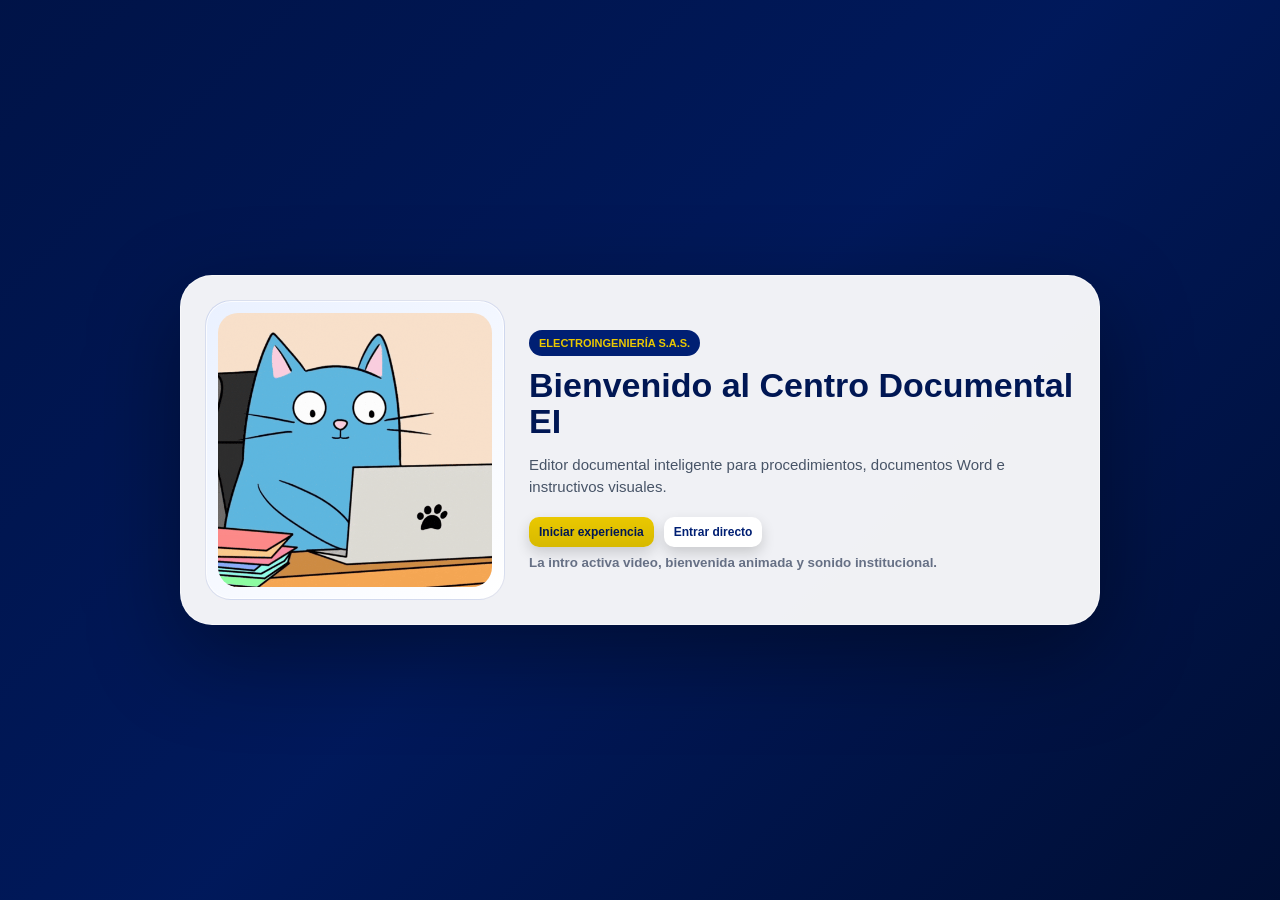
==== commit 90495d38: "Restore approved layout and add Word Studio features safely" ====
--- a/index.html
+++ b/index.html
@@ -1,117 +1,3396 @@
 <!doctype html>
 <html lang="es">
 <head>
-  <meta charset="utf-8">
-  <meta name="viewport" content="width=device-width,initial-scale=1">
-  <meta name="theme-color" content="#001F73">
-  <meta name="description" content="Centro Documental EI para procedimientos, documentos Word e instructivos visuales.">
-  <title>Centro Documental EI</title>
-  <link rel="icon" href="assets/favicon.ico">
-  <link rel="manifest" href="site.webmanifest">
-  <link rel="stylesheet" href="app.css">
+<meta charset="utf-8">
+<meta name="viewport" content="width=device-width, initial-scale=1">
+<title>Estudio Documental EI</title>
+<link rel="icon" href="data:,">
+<style>
+
+:root{
+  --ei-blue:#001F73;
+  --ei-blue-2:#00299B;
+  --ei-yellow:#EAC800;
+  --ei-gray:#A4A8AB;
+  --ink:#17223A;
+  --font:"Century Gothic","Aptos","Montserrat",Arial,sans-serif;
+}
+*{box-sizing:border-box}
+html,body{margin:0;min-height:100%;font-family:var(--font);background:#eef2f7;color:var(--ink)}
+button,input,textarea,select{font-family:inherit}
+body{
+  background:
+    radial-gradient(circle at 12% 6%, rgba(0,31,115,.16), transparent 30%),
+    radial-gradient(circle at 85% 22%, rgba(234,200,0,.10), transparent 18%),
+    linear-gradient(135deg,#F5F7FA 0%,#FFFFFF 55%,#E9EEF7 100%);
+}
+.app{display:grid;grid-template-columns:420px 1fr;min-height:100vh}
+.side{
+  position:relative;
+  background:
+    radial-gradient(circle at 16% 9%, rgba(255,255,255,.13), transparent 20%),
+    linear-gradient(145deg,#001754 0%,#001F73 48%,#00299B 100%);
+  padding:16px;overflow:auto;max-height:100vh;color:#fff;box-shadow:10px 0 30px rgba(0,0,0,.18);
+}
+.side::before{content:"";position:absolute;inset:0;z-index:0;pointer-events:none;background:linear-gradient(120deg,rgba(255,255,255,.05) 0 1px,transparent 1px 20px),linear-gradient(30deg,rgba(255,255,255,.035) 0 1px,transparent 1px 24px)}
+.side>*{position:relative;z-index:1}
+.brand{display:flex;align-items:center;gap:12px;background:linear-gradient(145deg,rgba(164,168,171,.95),rgba(127,133,138,.94));border:1px solid rgba(255,255,255,.42);border-radius:18px;padding:12px;box-shadow:0 14px 28px rgba(0,0,0,.22);margin-bottom:14px}
+.brand img{width:112px;background:#fff;border-radius:8px;padding:5px}.brand strong{display:block;font-size:16px}.brand span{font-size:12px;color:#fff;opacity:.95}
+.panel{background:linear-gradient(145deg,rgba(164,168,171,.96),rgba(127,133,138,.94));border:1px solid rgba(255,255,255,.38);border-radius:18px;padding:14px;margin:12px 0;box-shadow:0 12px 26px rgba(0,0,0,.18), inset 0 1px 0 rgba(255,255,255,.36)}
+.panel h2{margin:0 0 10px;font-size:14px;color:#fff;text-transform:uppercase;letter-spacing:.02em}
+label{display:block;font-size:12px;font-weight:900;color:#fff;margin:9px 0 4px}
+input,textarea,select{width:100%;border:1px solid rgba(0,31,115,.28);background:#fff;color:#001754;border-radius:10px;padding:8px;outline:none;font-size:12px}
+textarea{resize:vertical}
+button,.file-btn{border:0;background:linear-gradient(180deg,#001F73,#001754);color:#fff;border-radius:10px;padding:8px 10px;font-weight:900;cursor:pointer;font-size:12px;display:inline-flex;align-items:center;justify-content:center;gap:5px;box-shadow:0 6px 14px rgba(0,0,0,.16)}
+button:hover,.file-btn:hover{filter:brightness(1.08)}button.primary{background:linear-gradient(180deg,#EAC800,#D7B900);color:#001754}button.light{background:#fff;color:#001F73}button.danger{background:#FFE1DC;color:#8A170D}
+.actions{display:flex;flex-wrap:wrap;gap:7px;margin-top:9px}.grid2{display:grid;grid-template-columns:1fr 1fr;gap:8px}.hint{font-size:12px;line-height:1.42;color:#fff;opacity:.94}
+.main{display:grid;grid-template-rows:auto 1fr;min-width:0}
+.topbar{position:sticky;top:0;z-index:20;display:flex;justify-content:space-between;align-items:center;gap:12px;background:linear-gradient(180deg,#fff,#f4f6fa);border-bottom:1px solid #d7dde7;padding:10px 16px}
+.topbar-title{font-weight:900;color:#001F73}.topbar-sub{font-size:12px;color:#667085}.toolbar{display:flex;flex-wrap:wrap;gap:7px}
+.work{overflow:auto;padding:28px;display:flex;justify-content:center;align-items:flex-start;min-height:0}
+.home{width:min(1180px,100%);margin:auto}.hero{background:#fff;border:1px solid rgba(0,31,115,.10);border-radius:28px;padding:32px;box-shadow:0 18px 44px rgba(0,0,0,.12);position:relative;overflow:hidden}
+.hero h1{margin:0 0 8px;color:#001F73;font-size:34px}.hero p{font-size:16px;color:#4A5568;max-width:780px}.cards{display:grid;grid-template-columns:repeat(3,minmax(0,1fr));gap:16px;margin-top:24px}
+.card{background:linear-gradient(180deg,#fff,#f8fafc);border:1px solid rgba(0,31,115,.12);border-radius:20px;padding:20px;box-shadow:0 10px 24px rgba(0,0,0,.08);min-height:220px;display:flex;flex-direction:column;justify-content:space-between}
+.card h3{margin:0 0 8px;color:#001F73;font-size:20px}.card p{font-size:13px;color:#596579;line-height:1.45}.card .tag{font-size:11px;font-weight:900;color:#001F73;background:#EEF3FF;border-radius:999px;padding:5px 8px;align-self:flex-start}
+.hidden{display:none!important}.stage{display:flex;flex-direction:column;gap:26px;align-items:center;transform-origin:top center}
+.page{width:8.5in;height:11in;background:#fff;position:relative;box-shadow:0 12px 34px rgba(0,0,0,.22);overflow:hidden;flex:0 0 auto}.word-letter-bg{position:absolute;inset:0;background-size:100% 100%;background-repeat:no-repeat;background-position:center}
+.text-layer{position:absolute;left:.9in;right:.85in;top:1.8in;bottom:1.15in;color:#111;font-size:11pt;line-height:1.42;outline:none}.text-layer:focus{box-shadow:inset 0 0 0 1px rgba(0,41,155,.18)}
+.center{text-align:center}.line{border-bottom:2px solid #111;height:18px;margin:10px 0}.sign{margin-top:48px}.sign b{display:block}
+.sgc-header{position:absolute;left:.35in;right:.35in;top:.30in;height:.70in;display:grid;grid-template-columns:1.95in 1fr 1.08in}.sgc-logo{background:#fff;display:flex;align-items:center;justify-content:center}.sgc-logo img{max-width:1.62in;max-height:.46in}.sgc-title,
+.sgc-section-title{display:inline-flex;align-items:center;background:#001F73;color:#EAC800;border-radius:7px;padding:6px 18px;font-weight:900;margin:14px 0 8px;min-width:260px}.sgc-edit{min-height:60px;outline:1px dashed transparent;padding:6px}.sgc-edit:focus{outline-color:#93b5ff}
+.word-table{width:100%;border-collapse:collapse;margin:8px 0 16px;font-size:9.5pt}.word-table th{background:#001F73;color:#fff}.word-table td,.word-table th{border:1px solid #98A2B3;padding:6px;min-width:90px}.word-chart{height:150px;border:1px solid #D0D5DD;border-radius:10px;padding:10px;background:#fff;display:flex;align-items:flex-end;gap:10px;margin:8px 0 16px}.word-bar{background:#001F73;flex:1;min-width:30px;display:flex;align-items:flex-end;justify-content:center;color:#fff;font-size:10px}
+
+/* Instructivo: emula hoja Excel del ejemplo */
+.instr-page{width:8.5in;height:11in;background:#fff;position:relative;box-shadow:0 12px 34px rgba(0,0,0,.22);overflow:hidden;flex:0 0 auto}
+.instr-header{position:absolute;left:.35in;right:.35in;top:.25in;height:.72in;display:grid;grid-template-columns:1.9in 1fr 1.05in;border:1px solid #98A2B3}.instr-header .logo{display:flex;align-items:center;justify-content:center;background:#fff;border-right:1px solid #98A2B3}.instr-header img{max-width:1.55in;max-height:.45in}.instr-title{background:#001F73;color:#EAC800;display:flex;align-items:center;justify-content:center;text-align:center;font-weight:900;font-size:10pt;padding:0 .10in;text-transform:uppercase}.instr-meta{background:#001F73;color:#fff;display:flex;align-items:center;justify-content:center;flex-direction:column;font-weight:900;font-size:9pt;border-left:1px solid #98A2B3}
+.instr-content{position:absolute;left:.35in;right:.35in;top:1.12in;bottom:.35in;font-size:9.5pt;color:#111}
+.info-row{display:grid;grid-template-columns:1.25in 1fr;border:1px solid #98A2B3;border-bottom:0;min-height:.38in}.info-row:last-of-type{border-bottom:1px solid #98A2B3}.info-label{background:#F2F4F7;color:#001F73;font-weight:900;display:flex;align-items:center;padding:6px}.info-value{padding:6px;outline:0}.band{margin-top:10px;background:#001F73;color:#fff;text-align:center;font-weight:900;padding:7px;border-radius:2px;letter-spacing:.03em}
+.general-step{margin-top:10px;border:1px solid #98A2B3;border-radius:10px;overflow:hidden;background:#fff}.general-head{display:grid;grid-template-columns:.55in 1fr;background:#F2F4F7;border-bottom:1px solid #98A2B3}.step-num{background:#001F73;color:#EAC800;font-weight:900;display:flex;align-items:center;justify-content:center;font-size:13pt}.step-title{padding:8px;font-weight:900;color:#001F73;outline:0}.step-body{display:grid;grid-template-columns:1fr 1.15fr;gap:8px;padding:8px}.substeps{display:flex;flex-direction:column;gap:6px}.substep{display:grid;grid-template-columns:.52in 1fr;border:1px solid #D0D5DD;border-radius:8px;overflow:hidden}.substep-code{background:#001F73;color:#EAC800;font-weight:900;text-align:center;padding:6px}.substep-text{padding:6px;outline:0;color:#111}.note{background:#FFF8D7;border:1px solid #EAC800;border-radius:8px;padding:7px;color:#111;font-weight:700}
+.img-area{min-height:260px;border:1px solid #D0D5DD;border-radius:10px;background:repeating-linear-gradient(45deg,#F8FAFC,#F8FAFC 8px,#EEF2F7 8px,#EEF2F7 16px);position:relative;overflow:hidden;display:flex;align-items:center;justify-content:center;text-align:center;color:#667085;font-size:12px}.img-area img{position:absolute;inset:0;width:100%;height:100%;object-fit:contain;background:#fff}.marker{position:absolute;width:28px;height:28px;border-radius:50%;background:#EAC800;color:#001F73;border:3px solid #001F73;display:flex;align-items:center;justify-content:center;font-weight:900;cursor:move;box-shadow:0 3px 8px rgba(0,0,0,.25);z-index:3}.callout{position:absolute;background:#001F73;color:#fff;border-radius:8px;padding:4px 6px;font-size:10px;max-width:130px;z-index:2;box-shadow:0 3px 8px rgba(0,0,0,.20)}
+@page{size:letter;margin:0}
+@media print{.side,.topbar,.home,.no-print{display:none!important}.app,.main,.work{display:block;padding:0;overflow:visible;background:#fff}.stage{display:block;transform:none!important}.page,.instr-page{display:block;box-shadow:none;margin:0;break-after:page;page-break-after:always}.page:last-child,.instr-page:last-child{break-after:auto;page-break-after:auto}}
+@media (max-width:1000px){.app{grid-template-columns:1fr}.side{max-height:none}.cards{grid-template-columns:1fr}.work{padding:14px}}
+
+
+/* V3 instructivo: imagen por subpaso, notas, pie de página y separador */
+.instr-page{width:8.5in;height:11in;background:#fff;position:relative;box-shadow:0 12px 34px rgba(0,0,0,.22);overflow:hidden;flex:0 0 auto}
+.instr-footer{position:absolute;left:.35in;right:.35in;bottom:.20in;height:.24in;display:flex;align-items:center;justify-content:space-between;color:#A4A8AB;font-size:9pt;font-weight:900;border-top:1px solid #E5E7EB;padding-top:4px}
+.instr-page-line{position:absolute;left:.35in;right:.35in;bottom:.50in;border-top:2px solid #001F73}
+.instr-content{position:absolute;left:.35in;right:.35in;top:1.12in;bottom:.60in;font-size:9.5pt;color:#111;overflow:hidden}
+.instr-cover-title{font-size:18pt;color:#001F73;font-weight:900;text-align:center;margin:.35in 0 .18in;text-transform:uppercase}
+.instr-section-title{background:#001F73;color:#EAC800;font-weight:900;text-transform:uppercase;text-align:center;border-radius:4px;padding:8px;margin:12px 0 8px}
+.instr-text-box{border:1px solid #98A2B3;border-radius:8px;padding:10px;min-height:.75in;line-height:1.35;outline:1px dashed transparent}
+.instr-text-box:focus{outline-color:#93b5ff}
+.step-page-title{display:grid;grid-template-columns:.65in 1fr;border:1px solid #98A2B3;border-radius:10px;overflow:hidden;margin-bottom:12px}
+.step-page-num{background:#001F73;color:#EAC800;font-size:18pt;font-weight:900;display:flex;align-items:center;justify-content:center}
+.step-page-name{background:#F2F4F7;color:#001F73;font-size:13pt;font-weight:900;display:flex;align-items:center;padding:10px;outline:0}
+.substep-card{border:1px solid #98A2B3;border-radius:10px;overflow:hidden;margin:10px 0;background:#fff}
+.substep-head{display:grid;grid-template-columns:.70in 1fr;background:#F2F4F7;border-bottom:1px solid #98A2B3}
+.substep-code{background:#001F73;color:#EAC800;font-weight:900;display:flex;align-items:center;justify-content:center;padding:8px}
+.substep-text{padding:8px;color:#111;outline:0;min-height:.42in}
+.substep-body{display:grid;grid-template-columns:1fr 1.08fr;gap:10px;padding:10px}
+.substep-detail{display:flex;flex-direction:column;gap:8px}
+.substep-img{min-height:1.55in;border:1px solid #D0D5DD;border-radius:8px;background:repeating-linear-gradient(45deg,#F8FAFC,#F8FAFC 8px,#EEF2F7 8px,#EEF2F7 16px);display:flex;align-items:center;justify-content:center;text-align:center;color:#667085;font-size:12px;overflow:hidden}
+.substep-img img{width:100%;height:100%;object-fit:contain;background:#fff}
+.empty-img{color:#667085}
+.note-row{display:grid;grid-template-columns:.42in 1fr;gap:8px;align-items:start;background:#FFF8D7;border:1px solid #EAC800;border-radius:10px;padding:8px;margin:8px 0;color:#111}
+.note-icon{width:.34in;height:.34in;border-radius:8px;background:#001F73;display:flex;align-items:center;justify-content:center}
+.note-icon svg{width:.22in;height:.22in}
+.note-text{outline:0;color:#111;line-height:1.35;min-height:.28in}
+.print-hide-empty:empty{display:none}
+.instr-page-separator{width:8.5in;text-align:center;color:#667085;font-size:12px;font-weight:900;margin:-12px 0 0}
+@media print{
+  .no-print,.file-btn,.actions{display:none!important}
+  .substep-img.empty-print{display:none!important}
+  .note-row.empty-note{display:none!important}
+  .instr-page-separator{display:none!important}
+}
+
+
+/* V4 instructivo compacto: edición por panel lateral, plantilla limpia */
+.instr-side-list{display:flex;flex-direction:column;gap:8px;margin-top:8px}
+.instr-side-step{background:rgba(255,255,255,.12);border:1px solid rgba(255,255,255,.24);border-radius:12px;padding:9px}
+.instr-side-step.active{box-shadow:0 0 0 2px rgba(234,200,0,.35);border-color:#EAC800}
+.instr-side-step-title{display:flex;gap:7px;align-items:center;justify-content:space-between;margin-bottom:6px}
+.instr-side-step-title button{padding:6px 8px}
+.sub-editor{background:rgba(255,255,255,.10);border-radius:10px;padding:8px;margin:7px 0;border:1px solid rgba(255,255,255,.20)}
+.sub-editor b{color:#fff;font-size:12px}
+.instr-content{position:absolute;left:.35in;right:.35in;top:1.12in;bottom:.60in;font-size:9.3pt;color:#111;overflow:hidden}
+.info-row{display:grid;grid-template-columns:1.25in 1fr;border:1px solid #98A2B3;border-bottom:0;min-height:.34in}
+.info-row:last-of-type{border-bottom:1px solid #98A2B3}
+.info-label{background:#001F73!important;color:#EAC800!important;font-weight:900;display:flex;align-items:center;padding:6px;text-transform:uppercase}
+.info-value{padding:6px;outline:0;color:#111;background:#fff}
+.band{margin-top:8px;background:#001F73;color:#EAC800;text-align:center;font-weight:900;padding:6px;border-radius:2px;letter-spacing:.03em}
+.step-compact{margin-top:8px;border:1px solid #98A2B3;border-radius:8px;overflow:hidden;background:#fff}
+.step-compact-head{display:grid;grid-template-columns:.55in 1fr;border-bottom:1px solid #98A2B3}
+.step-compact-num{background:#001F73;color:#EAC800;font-weight:900;font-size:14pt;display:flex;align-items:center;justify-content:center}
+.step-compact-title{background:#F2F4F7;color:#001F73;font-weight:900;font-size:11pt;display:flex;align-items:center;padding:7px}
+.substep-grid{display:grid;grid-template-columns:1fr 1fr;gap:8px;padding:8px}
+.substep-mini{border:1px solid #D0D5DD;border-radius:8px;overflow:hidden;background:#fff;min-height:1.58in;display:grid;grid-template-rows:auto 1fr}
+.substep-mini-head{display:grid;grid-template-columns:.48in 1fr;background:#F8FAFC;border-bottom:1px solid #D0D5DD}
+.substep-mini-code{background:#001F73;color:#EAC800;font-weight:900;text-align:center;padding:5px}
+.substep-mini-text{padding:5px;color:#111;line-height:1.25;font-size:8.8pt}
+.substep-mini-body{display:grid;grid-template-columns:1fr 1fr;gap:6px;padding:6px}
+.substep-mini-img{min-height:.82in;border:1px solid #E4E7EC;border-radius:6px;background:#fff;display:flex;align-items:center;justify-content:center;overflow:hidden;color:#98A2B3;font-size:9px;text-align:center}
+.substep-mini-img img{width:100%;height:100%;object-fit:contain}
+.note-row{display:grid;grid-template-columns:.36in 1fr;gap:7px;align-items:start;background:#FFF8D7;border:1px solid #EAC800;border-radius:8px;padding:7px;margin:7px 8px;color:#111}
+.note-icon{width:.30in;height:.30in;border-radius:7px;background:#001F73;display:flex;align-items:center;justify-content:center}
+.note-icon svg{width:.20in;height:.20in}
+.note-text{color:#111;line-height:1.30;font-size:8.8pt}
+.instr-page-separator{width:8.5in;text-align:center;color:#667085;font-size:12px;font-weight:900;margin:-12px 0 0}
+@media print{
+  .no-print,.file-btn,.actions,.instr-page-separator{display:none!important}
+  .substep-mini-img.empty-print{display:none!important}
+  .note-row.empty-note{display:none!important}
+}
+
+
+/* V5 instructivo: pasos continuos, sin texto redundante, imagen ajustable */
+.instr-content{position:absolute;left:.35in;right:.35in;top:1.12in;bottom:.60in;font-size:9.1pt;color:#111;overflow:hidden}
+.band{margin-top:6px;margin-bottom:4px;background:#001F73;color:#EAC800;text-align:center;font-weight:900;padding:5px;border-radius:2px;letter-spacing:.03em}
+.step-compact{margin-top:6px;border:1px solid #98A2B3;border-radius:7px;overflow:hidden;background:#fff}
+.step-compact-head{display:grid;grid-template-columns:.45in 1fr;border-bottom:1px solid #98A2B3}
+.step-compact-num{background:#001F73;color:#EAC800;font-weight:900;font-size:12pt;display:flex;align-items:center;justify-content:center}
+.step-compact-title{background:#F2F4F7;color:#001F73;font-weight:900;font-size:10pt;display:flex;align-items:center;padding:5px 7px}
+.substep-grid{display:grid;grid-template-columns:1fr 1fr;gap:6px;padding:6px}
+.substep-mini{border:1px solid #D0D5DD;border-radius:7px;overflow:hidden;background:#fff;min-height:1.50in;display:grid;grid-template-rows:auto 1fr}
+.substep-mini-head{display:grid;grid-template-columns:.45in 1fr;background:#F8FAFC;border-bottom:1px solid #D0D5DD}
+.substep-mini-code{background:#001F73;color:#EAC800;font-weight:900;text-align:center;padding:5px;font-size:9pt}
+.substep-mini-text{padding:5px;color:#111;line-height:1.20;font-size:8.4pt}
+.substep-mini-body{padding:0;min-height:1.02in}
+.substep-mini-img{position:relative;width:100%;height:100%;min-height:1.02in;border:0;background:#fff;overflow:hidden;display:flex;align-items:center;justify-content:center;color:#98A2B3;font-size:9px;text-align:center}
+.substep-mini-img img{position:absolute;left:50%;top:50%;transform:translate(-50%,-50%);object-fit:contain;background:#fff;max-width:none;max-height:none}
+.substep-mini-img.empty-print{border-top:1px solid #E4E7EC;background:repeating-linear-gradient(45deg,#F8FAFC,#F8FAFC 8px,#EEF2F7 8px,#EEF2F7 16px)}
+.note-row{display:grid;grid-template-columns:.32in 1fr;gap:6px;align-items:start;background:#FFF8D7;border:1px solid #EAC800;border-radius:7px;padding:6px;margin:5px 6px;color:#111}
+.note-icon{width:.27in;height:.27in;border-radius:6px;background:#001F73;display:flex;align-items:center;justify-content:center}
+.note-text{color:#111;line-height:1.24;font-size:8.5pt}
+.sub-editor .mini-grid{display:grid;grid-template-columns:1fr 1fr;gap:6px}
+.sub-editor input[type="range"]{padding:0;background:#fff!important}
+@media print{
+  .substep-mini-img.empty-print{display:none!important}
+}
+
+
+/* V6 instructivo: subpasos eliminables, imagen por paso y distribución responsive */
+.sub-editor .danger{margin-top:6px}
+.step-layout-panel{background:rgba(255,255,255,.10);border:1px solid rgba(255,255,255,.20);border-radius:10px;padding:8px;margin:8px 0}
+.step-layout-panel .mini-grid{display:grid;grid-template-columns:1fr 1fr;gap:6px}
+.substep-grid.cols-1{grid-template-columns:1fr}
+.substep-grid.cols-2{grid-template-columns:1fr 1fr}
+.substep-grid.cols-3{grid-template-columns:repeat(3,1fr)}
+.substep-mini{min-height:var(--card-h, 1.50in)}
+.substep-mini-img{min-height:var(--img-h, 1.02in)}
+.step-image-only{border:1px solid #D0D5DD;border-radius:8px;background:#fff;margin:6px;padding:6px}
+.step-image-title{font-weight:900;color:#001F73;font-size:9pt;margin-bottom:5px}
+.step-main-img{position:relative;width:100%;min-height:var(--step-img-h, 3.15in);border:1px solid #E4E7EC;border-radius:7px;background:#fff;overflow:hidden;display:flex;align-items:center;justify-content:center;color:#98A2B3;font-size:9px;text-align:center}
+.step-main-img.empty-print{background:repeating-linear-gradient(45deg,#F8FAFC,#F8FAFC 8px,#EEF2F7 8px,#EEF2F7 16px)}
+.step-main-img img{position:absolute;left:50%;top:50%;transform:translate(-50%,-50%);object-fit:contain;background:#fff;max-width:none;max-height:none}
+.layout-preview{display:grid;gap:4px;margin-top:6px}
+.layout-preview.cols-1{grid-template-columns:1fr}
+.layout-preview.cols-2{grid-template-columns:1fr 1fr}
+.layout-preview.cols-3{grid-template-columns:repeat(3,1fr)}
+.layout-cell{height:22px;border:1px solid rgba(255,255,255,.45);border-radius:5px;background:rgba(255,255,255,.22);font-size:10px;color:#fff;display:flex;align-items:center;justify-content:center}
+@media print{
+  .step-main-img.empty-print{display:none!important}
+}
+
+
+/* V7 instructivo: modo lista + imagen única para varios subpasos */
+.step-mode-pill{
+  display:inline-flex;
+  align-items:center;
+  gap:6px;
+  padding:5px 8px;
+  border-radius:999px;
+  background:rgba(255,255,255,.18);
+  color:#fff;
+  font-size:11px;
+  font-weight:900;
+  margin-top:4px;
+}
+.step-list-layout{
+  display:grid;
+  grid-template-columns: var(--list-w, 45%) 1fr;
+  gap:8px;
+  padding:7px;
+}
+.step-list-left{
+  display:flex;
+  flex-direction:column;
+  gap:6px;
+}
+.step-list-item{
+  display:grid;
+  grid-template-columns:.48in 1fr;
+  border:1px solid #D0D5DD;
+  border-radius:7px;
+  overflow:hidden;
+  background:#fff;
+  min-height:.38in;
+}
+.step-list-code{
+  background:#001F73;
+  color:#EAC800;
+  font-weight:900;
+  display:flex;
+  align-items:center;
+  justify-content:center;
+  font-size:8.8pt;
+}
+.step-list-text{
+  color:#111;
+  line-height:1.20;
+  font-size:8.4pt;
+  padding:5px;
+}
+.step-shared-img{
+  position:relative;
+  min-height:var(--step-img-h, 2.45in);
+  border:1px solid #D0D5DD;
+  border-radius:8px;
+  background:#fff;
+  overflow:hidden;
+  display:flex;
+  align-items:center;
+  justify-content:center;
+  color:#98A2B3;
+  font-size:9px;
+  text-align:center;
+}
+.step-shared-img.empty-print{
+  background:repeating-linear-gradient(45deg,#F8FAFC,#F8FAFC 8px,#EEF2F7 8px,#EEF2F7 16px);
+}
+.step-shared-img img{
+  position:absolute;
+  left:50%;
+  top:50%;
+  transform:translate(-50%,-50%);
+  object-fit:contain;
+  background:#fff;
+  max-width:none;
+  max-height:none;
+}
+.list-preview{
+  display:grid;
+  grid-template-columns:var(--list-preview-w, 45%) 1fr;
+  gap:4px;
+  margin-top:6px;
+}
+.list-preview div{
+  height:26px;
+  border-radius:6px;
+  border:1px solid rgba(255,255,255,.40);
+  background:rgba(255,255,255,.20);
+  color:#fff;
+  display:flex;
+  align-items:center;
+  justify-content:center;
+  font-size:10px;
+  font-weight:900;
+}
+@media print{
+  .step-shared-img.empty-print{display:none!important}
+}
+
+
+/* V8 instructivo: márgenes 2,5 cm y objetivo/alcance centrados */
+:root{
+  --doc-margin:2.5cm;
+}
+
+/* Solo instructivos: margen institucional de 2,5 cm en todos los lados */
+.instr-header{
+  left:var(--doc-margin)!important;
+  right:var(--doc-margin)!important;
+  top:var(--doc-margin)!important;
+  height:1.75cm!important;
+}
+
+.instr-content{
+  left:var(--doc-margin)!important;
+  right:var(--doc-margin)!important;
+  top:calc(var(--doc-margin) + 2.05cm)!important;
+  bottom:var(--doc-margin)!important;
+}
+
+/* Fecha y paginación alineadas al mismo margen */
+.instr-page-line{
+  left:var(--doc-margin)!important;
+  right:var(--doc-margin)!important;
+  bottom:2.22cm!important;
+}
+
+.instr-footer{
+  left:var(--doc-margin)!important;
+  right:var(--doc-margin)!important;
+  bottom:1.82cm!important;
+}
+
+/* Objetivo y alcance centrados */
+.info-row{
+  grid-template-columns:3.1cm 1fr!important;
+  min-height:.72cm!important;
+}
+
+.info-label{
+  justify-content:center!important;
+  text-align:center!important;
+  padding:5px!important;
+}
+
+.info-value{
+  display:flex!important;
+  align-items:center!important;
+  justify-content:center!important;
+  text-align:center!important;
+  padding:6px 8px!important;
+  min-height:.72cm!important;
+}
+
+
+/* V9: control directo de imágenes en el editor */
+.substep-mini-img,
+.step-main-img,
+.step-shared-img{
+  padding:0!important;
+  border:1px solid #D0D5DD!important;
+  overflow:hidden!important;
+  position:relative!important;
+  background:#fff!important;
+}
+
+.substep-mini-img img,
+.step-main-img img,
+.step-shared-img img{
+  object-fit:cover!important;
+  max-width:none!important;
+  max-height:none!important;
+  cursor:move;
+  user-select:none;
+  touch-action:none;
+}
+
+.img-direct-tools{
+  position:absolute;
+  left:4px;
+  top:4px;
+  display:flex;
+  gap:4px;
+  z-index:6;
+  opacity:.86;
+  pointer-events:none;
+}
+
+.img-direct-tools span{
+  background:rgba(0,31,115,.88);
+  color:#fff;
+  border-radius:6px;
+  padding:3px 5px;
+  font-size:9px;
+  font-weight:900;
+}
+
+.img-resize-handle{
+  position:absolute;
+  right:4px;
+  bottom:4px;
+  width:18px;
+  height:18px;
+  border-radius:5px;
+  background:#EAC800;
+  border:2px solid #001F73;
+  z-index:7;
+  cursor:nwse-resize;
+  box-shadow:0 2px 6px rgba(0,0,0,.30);
+}
+
+.img-resize-handle::after{
+  content:"";
+  position:absolute;
+  right:2px;
+  bottom:2px;
+  width:8px;
+  height:8px;
+  border-right:2px solid #001F73;
+  border-bottom:2px solid #001F73;
+}
+
+.img-box-active{
+  outline:2px solid #EAC800!important;
+  outline-offset:2px;
+}
+
+.image-fit-warning{
+  display:block;
+  margin-top:4px;
+  font-size:10px;
+  color:#fff;
+  opacity:.92;
+}
+
+@media print{
+  .img-direct-tools,
+  .img-resize-handle{
+    display:none!important;
+  }
+}
+
+
+/* V10: barra lateral siempre anclada y editor con scroll independiente */
+html, body{
+  height:100%!important;
+  overflow:hidden!important;
+}
+
+.app{
+  height:100vh!important;
+  min-height:100vh!important;
+  overflow:hidden!important;
+}
+
+.side{
+  position:sticky!important;
+  top:0!important;
+  height:100vh!important;
+  max-height:100vh!important;
+  overflow-y:auto!important;
+  overflow-x:hidden!important;
+}
+
+.main{
+  height:100vh!important;
+  overflow:hidden!important;
+}
+
+.work{
+  height:calc(100vh - 58px)!important;
+  overflow:auto!important;
+}
+
+.topbar{
+  flex:0 0 auto!important;
+}
+
+/* Selector de paso más visible */
+#activeStep{
+  border:2px solid rgba(234,200,0,.75)!important;
+  font-weight:900!important;
+}
+
+.step-switch-note{
+  display:block;
+  margin-top:4px;
+  font-size:10px;
+  color:#fff;
+  opacity:.92;
+}
+
+
+/* V11: controles de alineación y posición de notas */
+.align-left{text-align:left!important;justify-content:flex-start!important}
+.align-center{text-align:center!important;justify-content:center!important}
+.align-right{text-align:right!important;justify-content:flex-end!important}
+.align-justify{text-align:justify!important;justify-content:flex-start!important}
+
+.step-compact-title{
+  text-align:left;
+}
+
+.substep-mini-text,
+.step-list-text,
+.note-text,
+.info-value{
+  overflow-wrap:anywhere;
+}
+
+.text-control-row{
+  display:grid;
+  grid-template-columns:1fr 1fr;
+  gap:6px;
+  margin-top:6px;
+}
+
+.note-position-badge{
+  display:inline-flex;
+  align-items:center;
+  padding:4px 7px;
+  border-radius:999px;
+  background:rgba(0,31,115,.14);
+  color:#001F73;
+  font-size:9px;
+  font-weight:900;
+  margin:2px 0 4px;
+}
+
+
+/* V12: alineación configurable para objetivo y alcance */
+.info-value.align-left{
+  justify-content:flex-start!important;
+  text-align:left!important;
+}
+
+.info-value.align-center{
+  justify-content:center!important;
+  text-align:center!important;
+}
+
+.info-value.align-right{
+  justify-content:flex-end!important;
+  text-align:right!important;
+}
+
+.info-value.align-justify{
+  justify-content:flex-start!important;
+  text-align:justify!important;
+}
+
+
+/* V13: exportación PDF profesional, sin scrollbars ni cortes internos */
+:root{
+  --pdf-margin:2cm;
+}
+
+/* Márgenes del instructivo ajustados para exportación PDF */
+.instr-header{
+  left:var(--pdf-margin)!important;
+  right:var(--pdf-margin)!important;
+  top:var(--pdf-margin)!important;
+}
+
+.instr-content{
+  left:var(--pdf-margin)!important;
+  right:var(--pdf-margin)!important;
+  top:calc(var(--pdf-margin) + 2.05cm)!important;
+  bottom:var(--pdf-margin)!important;
+}
+
+.instr-page-line{
+  left:var(--pdf-margin)!important;
+  right:var(--pdf-margin)!important;
+  bottom:1.62cm!important;
+}
+
+.instr-footer{
+  left:var(--pdf-margin)!important;
+  right:var(--pdf-margin)!important;
+  bottom:1.22cm!important;
+}
+
+/* Modo exportación: prepara la vista antes de imprimir */
+body.print-mode,
+body.print-mode html{
+  background:#fff!important;
+  overflow:visible!important;
+}
+
+body.print-mode .side,
+body.print-mode .topbar,
+body.print-mode .home,
+body.print-mode .no-print{
+  display:none!important;
+}
+
+body.print-mode .app,
+body.print-mode .main,
+body.print-mode .work,
+body.print-mode #editor,
+body.print-mode #stage{
+  display:block!important;
+  height:auto!important;
+  max-height:none!important;
+  min-height:0!important;
+  width:auto!important;
+  max-width:none!important;
+  overflow:visible!important;
+  padding:0!important;
+  margin:0!important;
+  background:#fff!important;
+}
+
+body.print-mode #stage{
+  transform:none!important;
+  gap:0!important;
+  align-items:flex-start!important;
+}
+
+body.print-mode .page,
+body.print-mode .instr-page{
+  width:8.5in!important;
+  height:11in!important;
+  margin:0!important;
+  padding:0!important;
+  box-shadow:none!important;
+  overflow:hidden!important;
+  break-after:page;
+  page-break-after:always;
+  break-inside:avoid;
+  page-break-inside:avoid;
+}
+
+body.print-mode .page:last-child,
+body.print-mode .instr-page:last-child{
+  break-after:auto;
+  page-break-after:auto;
+}
+
+body.print-mode .instr-page-separator,
+body.print-mode .img-direct-tools,
+body.print-mode .img-resize-handle,
+body.print-mode .file-btn,
+body.print-mode .actions{
+  display:none!important;
+}
+
+/* Impresión real del navegador */
+@page{
+  size:Letter;
+  margin:0;
+}
+
+@media print{
+  html,
+  body{
+    width:8.5in!important;
+    min-height:11in!important;
+    height:auto!important;
+    margin:0!important;
+    padding:0!important;
+    background:#fff!important;
+    overflow:visible!important;
+    -webkit-print-color-adjust:exact!important;
+    print-color-adjust:exact!important;
+  }
+
+  *{
+    -webkit-print-color-adjust:exact!important;
+    print-color-adjust:exact!important;
+    box-shadow:none!important;
+    scrollbar-width:none!important;
+  }
+
+  *::-webkit-scrollbar{
+    display:none!important;
+    width:0!important;
+    height:0!important;
+  }
+
+  .side,
+  .topbar,
+  .home,
+  .no-print,
+  .instr-page-separator,
+  .file-btn,
+  .actions,
+  .img-direct-tools,
+  .img-resize-handle{
+    display:none!important;
+  }
+
+  .app,
+  .main,
+  .work,
+  #editor,
+  #stage{
+    display:block!important;
+    width:8.5in!important;
+    height:auto!important;
+    max-height:none!important;
+    min-height:0!important;
+    overflow:visible!important;
+    padding:0!important;
+    margin:0!important;
+    background:#fff!important;
+  }
+
+  #editor{
+    display:block!important;
+  }
+
+  #stage{
+    transform:none!important;
+    gap:0!important;
+    align-items:flex-start!important;
+  }
+
+  .page,
+  .instr-page{
+    width:8.5in!important;
+    height:11in!important;
+    min-height:11in!important;
+    max-height:11in!important;
+    margin:0!important;
+    padding:0!important;
+    box-shadow:none!important;
+    overflow:hidden!important;
+    position:relative!important;
+    break-after:page;
+    page-break-after:always;
+    break-inside:avoid;
+    page-break-inside:avoid;
+  }
+
+  .page:last-child,
+  .instr-page:last-child{
+    break-after:auto!important;
+    page-break-after:auto!important;
+  }
+
+  .instr-content{
+    overflow:hidden!important;
+  }
+
+  .substep-mini-img.empty-print,
+  .step-main-img.empty-print,
+  .step-shared-img.empty-print,
+  .note-row.empty-note{
+    display:none!important;
+  }
+}
+
+
+/* V14: paginación automática, hoja inicial limpia y código amarillo */
+.instr-meta div:first-child{
+  color:#EAC800!important;
+}
+
+.blank-hint{
+  color:#98A2B3;
+  text-align:center;
+  padding:.28in 0;
+  font-size:9pt;
+  border:1px dashed #D0D5DD;
+  border-radius:8px;
+  margin-top:8px;
+}
+
+.step-continued{
+  font-size:8pt;
+  color:#667085;
+  font-weight:900;
+  padding-left:8px;
+}
+
+.step-list-layout.continued-list{
+  grid-template-columns:var(--list-w,45%) 1fr;
+}
+
+.step-page-slice{
+  display:block;
+}
+
+.step-compact.compact-slice{
+  margin-top:5px;
+}
+
+.step-compact.compact-slice .step-compact-head{
+  grid-template-columns:.45in 1fr .82in;
+}
+
+.step-slice-label{
+  background:#F2F4F7;
+  color:#667085;
+  display:flex;
+  align-items:center;
+  justify-content:center;
+  font-size:7.5pt;
+  font-weight:900;
+  border-left:1px solid #98A2B3;
+}
+
+
+/* V15: modo lista con 1, 2 o 3 imágenes en orden */
+.step-shared-img.multi{
+  display:grid!important;
+  gap:6px;
+  padding:0!important;
+  background:#fff!important;
+}
+
+.step-shared-img.multi.count-1{
+  grid-template-rows:1fr;
+}
+.step-shared-img.multi.count-2{
+  grid-template-rows:1fr 1fr;
+}
+.step-shared-img.multi.count-3{
+  grid-template-rows:1fr 1fr 1fr;
+}
+
+.shared-img-slot{
+  position:relative;
+  min-height:0;
+  border:1px solid #D0D5DD;
+  border-radius:7px;
+  background:#fff;
+  overflow:hidden;
+  display:flex;
+  align-items:center;
+  justify-content:center;
+  color:#98A2B3;
+  font-size:9px;
+  text-align:center;
+}
+
+.shared-img-slot.empty-print{
+  background:repeating-linear-gradient(45deg,#F8FAFC,#F8FAFC 8px,#EEF2F7 8px,#EEF2F7 16px);
+}
+
+.shared-img-slot img{
+  position:absolute;
+  left:50%;
+  top:50%;
+  transform:translate(-50%,-50%);
+  object-fit:cover!important;
+  background:#fff;
+  max-width:none;
+  max-height:none;
+  cursor:move;
+  user-select:none;
+  touch-action:none;
+}
+
+.multi-image-panel{
+  background:rgba(255,255,255,.10);
+  border:1px solid rgba(255,255,255,.20);
+  border-radius:10px;
+  padding:8px;
+  margin:7px 0;
+}
+
+.multi-image-panel h4{
+  margin:0 0 7px;
+  color:#fff;
+  font-size:12px;
+}
+
+@media print{
+  .shared-img-slot.empty-print{
+    display:none!important;
+  }
+}
+
+
+/* V16: corrección de renderizado y estado de hoja limpia */
+.blank-hint{
+  min-height:.45in;
+  display:flex;
+  align-items:center;
+  justify-content:center;
+}
+
+
+/* V17: eliminar celda extra vacía en el encabezado de pasos */
+.step-compact.compact-slice .step-compact-head{
+  grid-template-columns:.45in 1fr!important;
+}
+
+.step-compact.compact-slice .step-compact-head.has-cont{
+  grid-template-columns:.45in 1fr .82in!important;
+}
+
+.step-slice-label:empty{
+  display:none!important;
+}
+
+
+/* V18: corrección robusta para imágenes en modo lista */
+.step-shared-img.multi{
+  display:grid!important;
+  gap:6px!important;
+  padding:0!important;
+  background:#fff!important;
+  height:var(--step-img-h,315px)!important;
+}
+.step-shared-img.multi.count-1{ grid-template-rows:1fr!important; }
+.step-shared-img.multi.count-2{ grid-template-rows:1fr 1fr!important; }
+.step-shared-img.multi.count-3{ grid-template-rows:1fr 1fr 1fr!important; }
+
+.shared-img-slot{
+  position:relative!important;
+  min-height:0!important;
+  border:1px solid #D0D5DD!important;
+  border-radius:6px!important;
+  overflow:hidden!important;
+  background:#fff!important;
+}
+.shared-img-slot img{
+  position:absolute!important;
+  object-fit:cover!important;
+  max-width:none!important;
+  max-height:none!important;
+  cursor:move!important;
+  user-select:none!important;
+  touch-action:none!important;
+}
+
+
+/* V19: compactación real entre pasos y corrección visible de imágenes lista */
+.step-compact,
+.step-compact.compact-slice{
+  margin-top:3px!important;
+  margin-bottom:3px!important;
+}
+
+.step-compact-head{
+  min-height:.26in!important;
+}
+
+.step-list-layout{
+  gap:5px!important;
+  padding:4px!important;
+  align-items:start!important;
+}
+
+.step-list-left{
+  gap:3px!important;
+}
+
+.step-list-item{
+  min-height:.30in!important;
+}
+
+.step-list-text{
+  padding:4px!important;
+  line-height:1.12!important;
+}
+
+.substep-grid{
+  gap:4px!important;
+  padding:4px!important;
+}
+
+.note-row{
+  margin:3px 5px!important;
+  min-height:.28in!important;
+}
+
+.step-main-img,
+.step-shared-img{
+  min-height:0!important;
+}
+
+/* El alto real de la zona de imágenes se controla desde el panel */
+.step-shared-img.multi{
+  height:var(--step-img-h, 315px)!important;
+  min-height:var(--step-img-h, 315px)!important;
+  display:grid!important;
+  gap:4px!important;
+  overflow:hidden!important;
+}
+
+.shared-img-slot{
+  min-height:54px!important;
+  width:100%!important;
+  height:100%!important;
+}
+
+.shared-img-slot img{
+  display:block!important;
+  opacity:1!important;
+  visibility:visible!important;
+  z-index:2!important;
+}
+
+/* Durante edición, si la imagen existe no se oculta aunque no tenga subpasos */
+.step-shared-img.multi .empty-img{
+  pointer-events:none;
+}
+
+
+/* V20: modo lista por sublistas, una imagen por sublista */
+.list-group-block{
+  border:1px solid #D0D5DD;
+  border-radius:7px;
+  margin:4px 4px 6px!important;
+  overflow:hidden;
+  background:#fff;
+  break-inside:avoid;
+  page-break-inside:avoid;
+}
+
+.list-group-title{
+  background:#001F73;
+  color:#EAC800;
+  font-weight:900;
+  font-size:8.6pt;
+  padding:4px 7px;
+  letter-spacing:.01em;
+}
+
+.list-group-body{
+  display:grid;
+  grid-template-columns:var(--list-w,45%) 1fr;
+  gap:5px;
+  padding:5px;
+  align-items:start;
+}
+
+.list-group-left{
+  display:flex;
+  flex-direction:column;
+  gap:3px;
+}
+
+.list-group-image{
+  position:relative;
+  height:var(--group-img-h,220px);
+  min-height:80px;
+  border:1px solid #D0D5DD;
+  border-radius:6px;
+  background:#fff;
+  overflow:hidden;
+  display:flex;
+  align-items:center;
+  justify-content:center;
+  color:#98A2B3;
+  font-size:8pt;
+}
+
+.list-group-image img{
+  position:absolute!important;
+  left:50%;
+  top:50%;
+  width:100%;
+  height:100%;
+  transform:translate(-50%,-50%);
+  object-fit:cover!important;
+  max-width:none!important;
+  max-height:none!important;
+  cursor:move;
+  user-select:none;
+  touch-action:none;
+}
+
+.list-group-editor{
+  background:rgba(255,255,255,.10);
+  border:1px solid rgba(255,255,255,.20);
+  border-radius:10px;
+  padding:8px;
+  margin:8px 0;
+}
+
+.list-group-editor-title{
+  display:flex;
+  justify-content:space-between;
+  gap:8px;
+  align-items:center;
+  color:#fff;
+  font-weight:900;
+  font-size:12px;
+}
+
+.list-group-tools{
+  display:grid;
+  grid-template-columns:1fr 1fr;
+  gap:6px;
+  margin-top:6px;
+}
+
+.step-compact,
+.step-compact.compact-slice{
+  margin-top:2px!important;
+  margin-bottom:3px!important;
+}
+
+.note-row{
+  margin:2px 5px!important;
+  min-height:.22in!important;
+}
+
+.note-text{
+  padding:3px 6px!important;
+  font-size:8pt!important;
+  line-height:1.08!important;
+}
+
+.note-icon{
+  width:.25in!important;
+}
+
+.step-shared-img.multi{display:none!important}
+.multi-image-panel{display:none!important}
+
+
+/* V23: restaurar visualización estable de imagen general sin subpasos */
+.step-image-only{
+  width:100%!important;
+  padding:5px!important;
+  box-sizing:border-box!important;
+}
+
+.step-main-img{
+  position:relative!important;
+  display:flex!important;
+  align-items:center!important;
+  justify-content:center!important;
+  width:100%!important;
+  height:var(--step-img-h, 245px)!important;
+  min-height:var(--step-img-h, 245px)!important;
+  border:1px solid #D0D5DD!important;
+  border-radius:7px!important;
+  background:#fff!important;
+  overflow:hidden!important;
+  color:#98A2B3!important;
+  font-size:8pt!important;
+}
+
+.step-main-img img{
+  position:absolute!important;
+  display:block!important;
+  visibility:visible!important;
+  opacity:1!important;
+  max-width:none!important;
+  max-height:none!important;
+  object-fit:cover!important;
+  transform:translate(-50%,-50%)!important;
+  z-index:2!important;
+  cursor:move!important;
+  user-select:none!important;
+  touch-action:none!important;
+}
+
+/* V25: guardado local y paginación estricta sin alterar funciones previas */
+.cache-status{font-size:11px;color:#EAC800;font-weight:800;min-width:120px}
+.step-compact.compact-slice,.list-group-block{break-inside:avoid;page-break-inside:avoid}
+@media print{.cache-status{display:none!important}}
+
+/* V26: Inicio premium, intro y historial */
+body.intro-lock{overflow:hidden}
+.side{position:sticky!important;top:0;height:100vh;max-height:100vh}.main{min-height:100vh}.topbar{position:sticky!important;top:0}.home-history-panel{display:block}.project-history-list{display:flex;flex-direction:column;gap:8px}.project-history-empty{font-size:12px;color:#fff;opacity:.82;line-height:1.35}.project-history-item{background:rgba(255,255,255,.12);border:1px solid rgba(255,255,255,.22);border-radius:12px;padding:9px;display:grid;gap:5px}.project-history-item strong{font-size:12px;color:#fff}.project-history-item span{font-size:10.5px;color:#eef2ff;opacity:.9}.project-history-item button{width:100%;padding:6px 8px;font-size:11px}
+.home-shell{width:min(1240px,100%);margin:auto;display:grid;gap:18px}.hero-premium{min-height:380px;background:linear-gradient(135deg,#ffffff 0%,#f7f9ff 48%,#edf3ff 100%);border:1px solid rgba(0,31,115,.12);border-radius:32px;padding:34px;box-shadow:0 24px 70px rgba(0,31,115,.16);display:grid;grid-template-columns:1.28fr .72fr;gap:24px;position:relative;overflow:hidden}.hero-premium::before{content:"";position:absolute;inset:0;background:linear-gradient(120deg,rgba(0,31,115,.04) 0 1px,transparent 1px 24px),radial-gradient(circle at 82% 16%,rgba(234,200,0,.22),transparent 22%);pointer-events:none}.hero-orb{position:absolute;border-radius:999px;filter:blur(1px);opacity:.75}.hero-orb-one{width:220px;height:220px;background:rgba(0,41,155,.08);right:21%;bottom:-90px}.hero-orb-two{width:160px;height:160px;background:rgba(234,200,0,.16);right:-50px;top:28px}.hero-content{position:relative;z-index:1;display:flex;flex-direction:column;justify-content:center}.eyebrow{display:inline-flex;width:max-content;border-radius:999px;background:#001F73;color:#EAC800;font-weight:900;font-size:11px;padding:7px 11px;text-transform:uppercase;letter-spacing:.04em}.hero-premium h1{font-size:43px;line-height:1.02;margin:14px 0 10px;color:#001754;max-width:720px}.hero-premium p{font-size:16px;line-height:1.55;color:#43516A;max-width:760px}.hero-metrics{display:grid;grid-template-columns:repeat(3,minmax(0,1fr));gap:10px;margin:20px 0}.hero-metrics div{background:#fff;border:1px solid rgba(0,31,115,.10);border-radius:16px;padding:12px;box-shadow:0 10px 22px rgba(0,31,115,.08)}.hero-metrics strong{display:block;font-size:22px;color:#001F73}.hero-metrics span{font-size:11px;color:#5B667A;font-weight:800}.hero-actions{display:flex;flex-wrap:wrap;gap:10px}.hero-visual-card{position:relative;z-index:1;align-self:center;background:linear-gradient(180deg,#001F73,#001754);border:1px solid rgba(255,255,255,.35);border-radius:26px;padding:18px;min-height:300px;display:flex;align-items:center;justify-content:center;box-shadow:0 24px 55px rgba(0,31,115,.30);overflow:hidden}.hero-visual-card::before{content:"";position:absolute;inset:-40%;background:radial-gradient(circle,rgba(234,200,0,.22),transparent 34%);animation:pulseGlow 4.6s ease-in-out infinite}.visual-topline{position:absolute;top:14px;left:16px;display:flex;gap:6px}.visual-topline span{width:10px;height:10px;border-radius:50%;background:#EAC800;box-shadow:0 0 18px rgba(234,200,0,.65)}.hero-cat{position:relative;z-index:1;width:min(260px,92%);border-radius:22px;box-shadow:0 16px 35px rgba(0,0,0,.28);border:4px solid rgba(255,255,255,.86)}.visual-chip{position:absolute;z-index:2;left:18px;right:18px;bottom:16px;background:rgba(255,255,255,.92);color:#001F73;border-radius:14px;text-align:center;font-weight:900;font-size:12px;padding:9px}.cards-premium{grid-template-columns:repeat(3,minmax(0,1fr));gap:18px;margin-top:0}.premium-card{position:relative;overflow:hidden;min-height:240px;border:1px solid rgba(0,31,115,.13);box-shadow:0 18px 38px rgba(0,31,115,.10);transition:transform .18s ease, box-shadow .18s ease}.premium-card::after{content:"";position:absolute;right:-38px;top:-38px;width:120px;height:120px;border-radius:50%;background:rgba(234,200,0,.12)}.premium-card:hover{transform:translateY(-4px);box-shadow:0 24px 48px rgba(0,31,115,.16)}
+.intro-overlay{position:fixed;inset:0;z-index:9999;display:flex;align-items:center;justify-content:center;background:#001754;overflow:hidden;transition:opacity .5s ease, visibility .5s ease}.intro-overlay.hide{opacity:0;visibility:hidden;pointer-events:none}.intro-video{position:absolute;inset:0;width:100%;height:100%;object-fit:cover;opacity:.42;filter:saturate(1.1) contrast(1.05)}.intro-shade{position:absolute;inset:0;background:radial-gradient(circle at 50% 40%,rgba(0,41,155,.08),rgba(0,12,48,.84)),linear-gradient(135deg,rgba(0,31,115,.72),rgba(0,23,84,.78))}.intro-card{position:relative;z-index:2;width:min(920px,92vw);background:rgba(255,255,255,.94);border:1px solid rgba(255,255,255,.55);border-radius:32px;box-shadow:0 30px 90px rgba(0,0,0,.38);display:grid;grid-template-columns:300px 1fr;gap:24px;padding:24px;align-items:center;transform:translateY(0);animation:introRise .8s ease both}.intro-cat-wrap{background:linear-gradient(145deg,#eaf1ff,#ffffff);border:1px solid rgba(0,31,115,.12);border-radius:26px;padding:12px;box-shadow:inset 0 0 0 1px rgba(255,255,255,.8)}.intro-cat{width:100%;display:block;border-radius:20px}.intro-kicker{display:inline-flex;background:#001F73;color:#EAC800;border-radius:999px;padding:7px 10px;font-size:11px;font-weight:900;text-transform:uppercase}.intro-copy h1{margin:12px 0 8px;color:#001754;font-size:34px;line-height:1.04}.intro-copy p{color:#475467;font-size:15px;line-height:1.5}.intro-actions{display:flex;flex-wrap:wrap;gap:10px;margin:18px 0 8px}.intro-copy small{display:block;color:#667085;font-weight:800}.intro-overlay.playing .intro-card{animation:introBeat .55s ease}.intro-overlay.show-welcome .intro-cat-wrap{box-shadow:0 0 0 5px rgba(234,200,0,.18),0 20px 40px rgba(0,31,115,.18)}
+@keyframes introRise{from{opacity:0;transform:translateY(22px) scale(.98)}to{opacity:1;transform:translateY(0) scale(1)}}@keyframes introBeat{0%,100%{transform:scale(1)}45%{transform:scale(1.015)}}@keyframes pulseGlow{0%,100%{transform:scale(1);opacity:.72}50%{transform:scale(1.12);opacity:1}}
+@media (max-width:1000px){.hero-premium{grid-template-columns:1fr}.cards-premium{grid-template-columns:1fr}.intro-card{grid-template-columns:1fr}.intro-cat-wrap{max-width:280px;margin:auto}.side{position:relative!important;height:auto;max-height:none}}
+
+
+/* V27: intro con fondo vivo al iniciar experiencia */
+.intro-overlay{
+  isolation:isolate;
+}
+
+.intro-overlay::before,
+.intro-overlay::after{
+  content:"";
+  position:absolute;
+  inset:-18%;
+  z-index:1;
+  pointer-events:none;
+  opacity:0;
+  transition:opacity .55s ease;
+}
+
+.intro-overlay::before{
+  background:
+    radial-gradient(circle at 18% 22%, rgba(234,200,0,.42), transparent 18%),
+    radial-gradient(circle at 78% 18%, rgba(0,41,155,.55), transparent 24%),
+    radial-gradient(circle at 58% 78%, rgba(255,255,255,.24), transparent 18%),
+    conic-gradient(from 90deg at 50% 50%, rgba(234,200,0,.22), rgba(0,31,115,.32), rgba(0,41,155,.38), rgba(234,200,0,.22));
+  filter:blur(18px) saturate(1.45);
+  transform:scale(1);
+}
+
+.intro-overlay::after{
+  background:
+    linear-gradient(115deg, transparent 0 42%, rgba(234,200,0,.25) 48%, transparent 56%),
+    linear-gradient(62deg, transparent 0 48%, rgba(255,255,255,.20) 50%, transparent 56%),
+    repeating-linear-gradient(90deg, rgba(255,255,255,.055) 0 1px, transparent 1px 46px),
+    repeating-linear-gradient(0deg, rgba(234,200,0,.045) 0 1px, transparent 1px 38px);
+  mix-blend-mode:screen;
+}
+
+.intro-overlay.experience-active::before{
+  opacity:1;
+  animation:eiIntroAura 5.2s ease-in-out infinite alternate;
+}
+
+.intro-overlay.experience-active::after{
+  opacity:1;
+  animation:eiIntroGrid 2.8s linear infinite;
+}
+
+.intro-overlay.experience-active .intro-video{
+  opacity:.92;
+  filter:saturate(1.7) contrast(1.18) brightness(1.10);
+  transform:scale(1.08);
+  animation:eiVideoPulse 5.2s ease-in-out infinite alternate;
+}
+
+.intro-overlay.experience-active .intro-shade{
+  background:
+    radial-gradient(circle at 50% 50%, rgba(234,200,0,.12), transparent 28%),
+    linear-gradient(135deg, rgba(0,14,54,.40), rgba(0,31,115,.20), rgba(0,0,0,.32));
+  backdrop-filter:blur(1px);
+}
+
+.intro-overlay.experience-active .intro-card{
+  z-index:4;
+  border-color:rgba(234,200,0,.72);
+  box-shadow:
+    0 0 0 1px rgba(234,200,0,.24),
+    0 28px 80px rgba(0,31,115,.38),
+    0 0 70px rgba(234,200,0,.20);
+  animation:eiCardFloat 2.4s ease-in-out infinite alternate;
+}
+
+.intro-overlay.experience-active .intro-card::before{
+  content:"";
+  position:absolute;
+  inset:-2px;
+  border-radius:inherit;
+  background:linear-gradient(120deg, transparent, rgba(234,200,0,.28), transparent, rgba(0,41,155,.22), transparent);
+  background-size:260% 260%;
+  z-index:-1;
+  filter:blur(10px);
+  animation:eiBorderFlow 2.2s linear infinite;
+}
+
+.intro-overlay.experience-active .intro-cat-wrap{
+  transform:translateZ(0);
+  animation:eiCatFloat 1.15s ease-in-out infinite alternate;
+  box-shadow:
+    0 0 0 6px rgba(234,200,0,.18),
+    0 20px 55px rgba(0,31,115,.32),
+    0 0 42px rgba(234,200,0,.28);
+}
+
+.intro-overlay.experience-active .intro-copy h1{
+  text-shadow:0 0 22px rgba(234,200,0,.25);
+}
+
+.intro-overlay.experience-active .primary{
+  animation:eiButtonPulse .9s ease-in-out infinite alternate;
+  box-shadow:0 0 0 0 rgba(234,200,0,.52), 0 16px 32px rgba(0,31,115,.26);
+}
+
+.intro-energy{
+  position:absolute;
+  inset:0;
+  z-index:3;
+  pointer-events:none;
+  overflow:hidden;
+  opacity:0;
+  transition:opacity .45s ease;
+}
+
+.intro-overlay.experience-active .intro-energy{
+  opacity:1;
+}
+
+.intro-energy span{
+  position:absolute;
+  display:block;
+  width:8px;
+  height:8px;
+  border-radius:999px;
+  background:rgba(234,200,0,.95);
+  box-shadow:0 0 16px rgba(234,200,0,.90), 0 0 32px rgba(0,41,155,.45);
+  animation:eiSparkFly 2.8s linear infinite;
+}
+
+.intro-energy span:nth-child(1){left:8%;top:76%;animation-delay:0s;animation-duration:2.6s}
+.intro-energy span:nth-child(2){left:18%;top:86%;animation-delay:.32s;animation-duration:3.2s}
+.intro-energy span:nth-child(3){left:34%;top:82%;animation-delay:.15s;animation-duration:2.9s}
+.intro-energy span:nth-child(4){left:52%;top:88%;animation-delay:.55s;animation-duration:3.4s}
+.intro-energy span:nth-child(5){left:66%;top:80%;animation-delay:.22s;animation-duration:2.7s}
+.intro-energy span:nth-child(6){left:82%;top:84%;animation-delay:.72s;animation-duration:3.1s}
+.intro-energy span:nth-child(7){left:91%;top:72%;animation-delay:.40s;animation-duration:2.85s}
+.intro-energy span:nth-child(8){left:43%;top:92%;animation-delay:.95s;animation-duration:3.45s}
+
+@keyframes eiIntroAura{
+  0%{transform:scale(1) rotate(0deg) translate3d(0,0,0);filter:blur(20px) saturate(1.3)}
+  45%{transform:scale(1.08) rotate(5deg) translate3d(-2%,1%,0);filter:blur(15px) saturate(1.75)}
+  100%{transform:scale(1.14) rotate(-4deg) translate3d(2%,-1%,0);filter:blur(22px) saturate(1.55)}
+}
+
+@keyframes eiIntroGrid{
+  0%{transform:translate3d(0,0,0) scale(1.03);background-position:0 0,0 0,0 0,0 0}
+  100%{transform:translate3d(-3%,2%,0) scale(1.08);background-position:240px -120px,-120px 160px,92px 0,0 76px}
+}
+
+@keyframes eiVideoPulse{
+  0%{transform:scale(1.06);filter:saturate(1.45) contrast(1.08) brightness(1.06)}
+  100%{transform:scale(1.12);filter:saturate(1.9) contrast(1.22) brightness(1.16)}
+}
+
+@keyframes eiCardFloat{
+  from{transform:translateY(0) scale(1)}
+  to{transform:translateY(-10px) scale(1.012)}
+}
+
+@keyframes eiCatFloat{
+  from{transform:translateY(0) rotate(-1deg) scale(1)}
+  to{transform:translateY(-8px) rotate(1deg) scale(1.025)}
+}
+
+@keyframes eiBorderFlow{
+  from{background-position:0% 50%}
+  to{background-position:260% 50%}
+}
+
+@keyframes eiButtonPulse{
+  from{transform:translateY(0) scale(1)}
+  to{transform:translateY(-2px) scale(1.035)}
+}
+
+@keyframes eiSparkFly{
+  0%{transform:translate3d(0,0,0) scale(.55);opacity:0}
+  12%{opacity:1}
+  78%{opacity:.9}
+  100%{transform:translate3d(22vw,-88vh,0) scale(1.35);opacity:0}
+}
+
+@media (prefers-reduced-motion:reduce){
+  .intro-overlay.experience-active::before,
+  .intro-overlay.experience-active::after,
+  .intro-overlay.experience-active .intro-card,
+  .intro-overlay.experience-active .intro-video,
+  .intro-overlay.experience-active .intro-cat-wrap,
+  .intro-energy span{
+    animation:none!important;
+  }
+}
+
+
+/* V28: intro optimizada para fluidez */
+.intro-video{
+  opacity:1!important;
+  filter:none!important;
+  transform:none!important;
+  transition:opacity .45s ease, transform .65s ease!important;
+  will-change:auto!important;
+}
+
+.intro-overlay::before,
+.intro-overlay::after,
+.intro-energy{
+  display:none!important;
+  animation:none!important;
+}
+
+.intro-overlay .intro-shade{
+  background:linear-gradient(135deg, rgba(0,14,54,.42), rgba(0,31,115,.22), rgba(0,0,0,.38))!important;
+  backdrop-filter:none!important;
+}
+
+.intro-overlay .intro-card{
+  will-change:transform, opacity!important;
+}
+
+.intro-overlay.experience-active .intro-video{
+  opacity:1!important;
+  filter:none!important;
+  transform:scale(1.015)!important;
+  animation:none!important;
+}
+
+.intro-overlay.experience-active .intro-shade{
+  background:
+    radial-gradient(circle at 50% 48%, rgba(234,200,0,.10), transparent 32%),
+    linear-gradient(135deg, rgba(0,14,54,.34), rgba(0,31,115,.15), rgba(0,0,0,.28))!important;
+}
+
+.intro-overlay.experience-active .intro-card{
+  animation:eiSoftCardLift 1.8s ease-in-out infinite alternate!important;
+  border-color:rgba(234,200,0,.46)!important;
+  box-shadow:0 20px 60px rgba(0,31,115,.30), 0 0 28px rgba(234,200,0,.13)!important;
+}
+
+.intro-overlay.experience-active .intro-card::before{
+  display:none!important;
+  animation:none!important;
+}
+
+.intro-overlay.experience-active .intro-cat-wrap{
+  animation:eiSoftCatFloat 1.9s ease-in-out infinite alternate!important;
+  box-shadow:0 14px 32px rgba(0,31,115,.22)!important;
+}
+
+.intro-overlay.experience-active .primary{
+  animation:eiSoftButton 1.35s ease-in-out infinite alternate!important;
+  box-shadow:0 12px 24px rgba(0,31,115,.18)!important;
+}
+
+@keyframes eiSoftCardLift{
+  from{transform:translateY(0)}
+  to{transform:translateY(-4px)}
+}
+
+@keyframes eiSoftCatFloat{
+  from{transform:translateY(0) scale(1)}
+  to{transform:translateY(-4px) scale(1.01)}
+}
+
+@keyframes eiSoftButton{
+  from{transform:translateY(0)}
+  to{transform:translateY(-1px)}
+}
+
+
+/* V29: Word limpio, pie azul con elemento gráfico y panel de secciones */
+body.mode-home #printPdf,
+body.mode-home #saveCache,
+body.mode-home #cacheStatus{
+  display:none!important;
+}
+
+.word-section-editor{
+  display:flex;
+  flex-direction:column;
+  gap:8px;
+  margin-top:10px;
+}
+
+.word-section-card{
+  background:rgba(255,255,255,.10);
+  border:1px solid rgba(255,255,255,.20);
+  border-radius:12px;
+  padding:9px;
+}
+
+.word-section-card-title{
+  display:flex;
+  align-items:center;
+  justify-content:space-between;
+  gap:8px;
+  color:#fff;
+  font-weight:900;
+  font-size:12px;
+  margin-bottom:6px;
+}
+
+.word-section-card textarea{
+  resize:vertical;
+}
+
+
+
+.sgc-footer span{
+  position:relative;
+  z-index:2;
+}
+
+
+
+
+
+
+
+
+
+
+
+
+
+.sgc-section-block{
+  margin:10px 0 14px;
+  break-inside:avoid;
+  page-break-inside:avoid;
+}
+
+.sgc-section-content{
+  padding:4px 2px 8px;
+  color:#111;
+  font-size:10.5pt;
+  line-height:1.38;
+  white-space:pre-line;
+}
+
+.sgc-edit{
+  outline:none!important;
+  min-height:auto!important;
+  padding:0!important;
+}
+
+
+/* V30: panel Word condicionado por tipo documental */
+.word-panel-group{
+  border:1px solid rgba(255,255,255,.18);
+  background:rgba(255,255,255,.08);
+  border-radius:12px;
+  padding:9px;
+  margin:9px 0;
+}
+
+.word-type-notice{
+  background:linear-gradient(135deg, rgba(234,200,0,.18), rgba(255,255,255,.08));
+  border:1px solid rgba(234,200,0,.35);
+  color:#fff;
+  border-radius:12px;
+  padding:9px;
+  font-size:12px;
+  line-height:1.35;
+  font-weight:700;
+}
+
+.word-type-tools{
+  display:flex;
+  flex-direction:column;
+  gap:7px;
+  margin:9px 0;
+}
+
+.word-type-tool-title{
+  color:#EAC800;
+  font-weight:900;
+  font-size:12px;
+}
+
+.word-type-tool-grid{
+  display:grid;
+  grid-template-columns:1fr;
+  gap:6px;
+}
+
+.word-type-tool-grid button{
+  text-align:left;
+  justify-content:flex-start;
+  white-space:normal;
+  line-height:1.15;
+}
+
+.word-section-card{
+  animation:none!important;
+}
+
+body.word-type-oficio [data-word-circular],
+body.word-type-oficio [data-word-sgc],
+body.word-type-circular [data-word-sgc],
+body.word-type-manual [data-word-letter],
+body.word-type-manual [data-word-circular],
+body.word-type-guia [data-word-letter],
+body.word-type-guia [data-word-circular],
+body.word-type-politica [data-word-letter],
+body.word-type-politica [data-word-circular],
+body.word-type-protocolo [data-word-letter],
+body.word-type-protocolo [data-word-circular],
+body.word-type-formato [data-word-letter],
+body.word-type-formato [data-word-circular]{
+  display:none!important;
+}
+
+
+/* V31: pie de página Word igual a referencia institucional */
+.sgc-content{
+  position:absolute;
+  left:.45in;
+  right:.45in;
+  top:1.88in;
+  bottom:1.02in;
+  overflow:hidden;
+}
+
+.sgc-footer{
+  position:absolute;
+  left:0;
+  right:0;
+  bottom:0;
+  height:.56in;
+  display:flex;
+  align-items:stretch;
+  z-index:2;
+}
+
+.sgc-footer-left,
+.sgc-footer-right{
+  background:#0A3AA3;
+  color:#fff;
+  display:flex;
+  align-items:center;
+  justify-content:center;
+  font-size:10.5pt;
+  font-weight:500;
+  letter-spacing:.1px;
+  line-height:1;
+  white-space:nowrap;
+}
+
+.sgc-footer-left{
+  flex:1 1 auto;
+  gap:14px;
+  padding:0 .22in 0 .95in;
+}
+
+.sgc-footer-right{
+  width:2.4in;
+  padding:0 .16in;
+  font-size:11pt;
+  font-weight:600;
+}
+
+.sgc-bullet{
+  width:7px;
+  height:7px;
+  border-radius:50%;
+  background:#EAC800;
+  flex:0 0 7px;
+}
+
+.sgc-footer-logo-wrap{
+  width:.76in;
+  flex:0 0 .76in;
+  position:relative;
+  background:#fff;
+  display:flex;
+  align-items:flex-end;
+  justify-content:center;
+  overflow:visible;
+}
+
+.sgc-footer-logo-wrap::before,
+.sgc-footer-logo-wrap::after{
+  content:"";
+  position:absolute;
+  top:0;
+  width:10px;
+  height:100%;
+  background:#fff;
+}
+
+.sgc-footer-logo-wrap::before{left:-10px;}
+.sgc-footer-logo-wrap::after{right:-10px;}
+
+.sgc-footer-logo{
+  width:.55in;
+  height:.55in;
+  object-fit:contain;
+  display:block;
+  margin:0 auto;
+}
+
+.sgc-date{
+  position:absolute;
+  left:.45in;
+  bottom:.64in;
+  color:#9A9A9A;
+  font-size:9pt;
+}
+
+.sgc-page-num{
+  position:absolute;
+  right:.45in;
+  bottom:.64in;
+  color:#9A9A9A;
+  font-size:9pt;
+}
+
+
+/* V32: plantilla Word/SGC fiel al formato de Calidad */
+.sgc-header,
+.sgc-logo,
+.sgc-footer,
+.sgc-footer-left,
+.sgc-footer-right,
+.sgc-footer-logo-wrap,
+.sgc-footer-graphic{
+  display:none!important;
+}
+
+
+
+
+
+
+
+
+
+
+
+.sgc-footer-ref{
+  position:absolute!important;
+  left:0!important;
+  right:0!important;
+  bottom:.35in!important;
+  height:.68in!important;
+  overflow:hidden!important;
+  z-index:2!important;
+  background:#fff!important;
+}
+
+.sgc-footer-img{
+  width:100%!important;
+  height:100%!important;
+  object-fit:fill!important;
+  display:block!important;
+}
+
+.sgc-date{
+  position:absolute!important;
+  left:.28in!important;
+  bottom:.105in!important;
+  color:#A4A8AB!important;
+  font-size:12pt!important;
+  font-weight:900!important;
+  z-index:3!important;
+}
+
+.sgc-page-num{
+  position:absolute!important;
+  right:.30in!important;
+  bottom:.105in!important;
+  color:#A4A8AB!important;
+  font-size:12pt!important;
+  font-weight:900!important;
+  z-index:3!important;
+}
+
+/* Márgenes del contenido del documento: 2,5 cm laterales y caja segura entre encabezado/pie */
+.sgc-content{
+  position:absolute!important;
+  left:2.5cm!important;
+  right:2.5cm!important;
+  top:3.05cm!important;
+  bottom:2.5cm!important;
+  font-size:11pt!important;
+  color:#111!important;
+  line-height:1.38!important;
+  overflow:hidden!important;
+}
+
+.sgc-section-title{
+  background:#0C369C!important;
+  color:#EAC800!important;
+  border-radius:7px!important;
+}
+
+@media print{
+  .sgc-header-ref,
+  .sgc-footer-ref{
+    -webkit-print-color-adjust:exact!important;
+    print-color-adjust:exact!important;
+  }
+}
+
+
+/* V33: encabezado lineal y color uniforme */
+
+
+
+
+
+
+
+
+
+
+
+
+
+
+
+
+
+
+/* Contenido con caja útil bajo encabezado y sobre pie */
+.sgc-content{
+  position:absolute!important;
+  left:2.5cm!important;
+  right:2.5cm!important;
+  top:3.35cm!important;
+  bottom:2.5cm!important;
+  font-size:11pt!important;
+  color:#111!important;
+  line-height:1.38!important;
+  overflow:hidden!important;
+}
+
+
+/* V34: encabezado Calidad 1 cm, lineal y uniforme */
+.sgc-header-ref{
+  position:absolute!important;
+  left:1cm!important;
+  right:1cm!important;
+  top:1.02cm!important;
+  height:1.52cm!important;
+  background:#0A3AA3!important;
+  display:grid!important;
+  grid-template-columns:4.42cm 1fr 3.05cm!important;
+  align-items:stretch!important;
+  overflow:hidden!important;
+  z-index:4!important;
+  box-sizing:border-box!important;
+}
+
+.sgc-logo-box{
+  background:#fff!important;
+  height:100%!important;
+  display:flex!important;
+  align-items:center!important;
+  justify-content:center!important;
+  border-top-right-radius:1.08cm!important;
+  border-bottom-right-radius:1.08cm!important;
+  padding:0 .34cm 0 .20cm!important;
+  box-sizing:border-box!important;
+  overflow:hidden!important;
+}
+
+.sgc-header-logo{
+  display:block!important;
+  width:3.32cm!important;
+  height:auto!important;
+  max-height:1.12cm!important;
+  object-fit:contain!important;
+}
+
+.sgc-title{
+  background:#0A3AA3!important;
+  color:#F1D10A!important;
+  display:flex!important;
+  align-items:center!important;
+  justify-content:center!important;
+  text-align:center!important;
+  font-weight:900!important;
+  font-size:10.8pt!important;
+  line-height:1.10!important;
+  text-transform:uppercase!important;
+  padding:0 .35cm!important;
+  box-sizing:border-box!important;
+  min-width:0!important;
+}
+
+.sgc-meta{
+  background:#0A3AA3!important;
+  color:#fff!important;
+  display:flex!important;
+  align-items:center!important;
+  justify-content:center!important;
+  flex-direction:column!important;
+  text-align:center!important;
+  text-transform:uppercase!important;
+  font-weight:900!important;
+  line-height:1.08!important;
+  padding:0 .18cm!important;
+  box-sizing:border-box!important;
+}
+
+.sgc-code{
+  color:#F1D10A!important;
+  font-size:10.4pt!important;
+  font-weight:900!important;
+}
+
+.sgc-version{
+  color:#fff!important;
+  font-size:10.4pt!important;
+  font-weight:900!important;
+  margin-top:1px!important;
+}
+
+/* Contenido: márgenes de calidad 2,5 cm y caja segura entre encabezado/pie */
+.sgc-content{
+  position:absolute!important;
+  left:2.5cm!important;
+  right:2.5cm!important;
+  top:3.35cm!important;
+  bottom:2.5cm!important;
+  font-size:11pt!important;
+  color:#111!important;
+  line-height:1.38!important;
+  overflow:hidden!important;
+}
+
+
+/* V62: subtítulos SGC tipo Word, sin diseño adicional */
+.sgc-toc-row{
+  display:flex;
+  justify-content:space-between;
+  gap:12px;
+  margin:6px 0;
+  color:#111;
+  font-family:"Century Gothic","Aptos","Montserrat",Arial,sans-serif;
+  font-size:10.5pt;
+  line-height:1.25;
+}
+
+.sgc-toc-sub{
+  margin-left:.28in;
+  color:#111;
+}
+
+.sgc-subsection-block{
+  margin:8px 0 10px;
+  break-inside:avoid;
+  page-break-inside:avoid;
+}
+
+.sgc-subsection-title{
+  color:#001F73;
+  font-family:"Century Gothic","Aptos","Montserrat",Arial,sans-serif;
+  font-size:10.8pt;
+  font-weight:900;
+  margin:8px 0 4px;
+  line-height:1.25;
+}
+
+.sgc-subsection-content{
+  color:#111;
+  font-family:"Century Gothic","Aptos","Montserrat",Arial,sans-serif;
+  font-size:10.5pt;
+  line-height:1.38;
+  white-space:pre-line;
+  padding:0 2px 6px;
+}
+
+.word-subsection-list{
+  display:flex;
+  flex-direction:column;
+  gap:7px;
+  margin-top:8px;
+}
+
+.word-subsection-card{
+  border-left:3px solid #EAC800;
+  background:rgba(255,255,255,.08);
+  border-radius:10px;
+  padding:8px;
+}
+
+.word-subsection-card-title{
+  display:flex;
+  justify-content:space-between;
+  align-items:center;
+  gap:8px;
+  color:#EAC800;
+  font-size:12px;
+  font-weight:900;
+  margin-bottom:6px;
+}
+
+
+/* V63: control de cambios como tabla */
+.control-change-table{
+  width:100%;
+  border-collapse:collapse;
+  margin:6px 0 12px;
+  font-family:"Century Gothic","Aptos","Montserrat",Arial,sans-serif;
+  font-size:10.2pt;
+  color:#111;
+}
+
+.control-change-table th,
+.control-change-table td{
+  border:1px solid #98A2B3;
+  padding:6px 8px;
+  vertical-align:top;
+}
+
+.control-change-table th{
+  background:#001F73;
+  color:#fff;
+  font-weight:900;
+  text-align:center;
+}
+
+.control-change-table td:first-child{
+  width:1.35in;
+  text-align:center;
+  font-weight:900;
+  color:#001F73;
+}
+
+</style>
 </head>
 <body>
-  <div class="app-shell">
-    <aside class="sidebar no-print" aria-label="Panel de herramientas">
-      <button class="brand" id="brandHome" type="button" aria-label="Volver al inicio">
-        <img src="assets/header-ei-calidad.png" alt="Electroingeniería">
-        <span><strong>Centro Documental EI</strong><small>Calidad · Mejora continua</small></span>
-      </button>
-
-      <nav class="module-nav" aria-label="Módulos">
-        <button data-route="home" class="nav-btn active"><span>⌂</span> Inicio</button>
-        <button data-route="word" class="nav-btn"><span>W</span> Word Studio</button>
-        <a class="nav-btn" href="procedimiento/index.html"><span>↯</span> Procedimientos</a>
-        <button data-route="instructivo" class="nav-btn"><span>▦</span> Instructivos</button>
-      </nav>
-
-      <div id="sidebarContent"></div>
-
-      <section class="side-card compact">
-        <div class="side-card-head"><h2>Proyecto</h2><span id="saveState" class="status-dot">Sin cambios</span></div>
-        <div class="button-grid">
-          <button id="saveLocalBtn" class="btn">Guardar</button>
-          <button id="downloadJsonBtn" class="btn ghost">JSON</button>
-          <label class="btn ghost file-label">Abrir<input id="openJsonInput" type="file" accept="application/json,.json" hidden></label>
-          <button id="newProjectBtn" class="btn danger-soft">Nuevo</button>
-        </div>
-        <p class="microcopy">Los proyectos se guardan localmente en este navegador. El JSON permite respaldo y traslado.</p>
-      </section>
-    </aside>
-
-    <main class="workspace">
-      <header class="topbar no-print">
-        <div>
-          <span id="routeEyebrow" class="eyebrow">Centro documental</span>
-          <h1 id="routeTitle">Panel principal</h1>
-        </div>
-        <div class="toolbar">
-          <button id="zoomOutBtn" class="icon-btn" title="Alejar">−</button>
-          <button id="zoomResetBtn" class="zoom-pill" title="Restablecer zoom">78%</button>
-          <button id="zoomInBtn" class="icon-btn" title="Acercar">+</button>
-          <button id="exportPdfBtn" class="btn ghost">PDF</button>
-          <button id="exportDocxBtn" class="btn primary">Word .docx</button>
-        </div>
-      </header>
-
-      <section id="homeView" class="view home-view">
-        <div class="hero-panel">
-          <div class="hero-copy">
-            <span class="eyebrow">Sistema documental institucional</span>
-            <h2>Documentos claros, visuales y trazables.</h2>
-            <p>Una sola herramienta para construir documentos Word, flujogramas e instructivos sin duplicar archivos ni perder la identidad visual de ELECTROINGENIERÍA S.A.S.</p>
-            <div class="hero-actions">
-              <button data-route="word" class="btn primary large">Crear documento Word</button>
-              <button data-route="instructivo" class="btn ghost large">Crear instructivo</button>
+<div id="introOverlay" class="intro-overlay no-print" aria-label="Bienvenida Centro Documental EI">
+  <video id="introVideo" class="intro-video" src="assets/intro.mp4" playsinline muted preload="auto"></video>
+  <audio id="introSound" src="assets/bass-logo.mp3" preload="auto"></audio>
+  <audio id="welcomeSound" src="assets/level-up.mp3" preload="auto"></audio>
+  <div class="intro-shade"></div>
+  <div class="intro-energy" aria-hidden="true"><span></span><span></span><span></span><span></span><span></span><span></span><span></span><span></span></div>
+  <section class="intro-card">
+    <div class="intro-cat-wrap"><img src="assets/happy-cat.gif" alt="Gato de bienvenida" class="intro-cat"></div>
+    <div class="intro-copy">
+      <span class="intro-kicker">Electroingeniería S.A.S.</span>
+      <h1>Bienvenido al Centro Documental EI</h1>
+      <p>Editor documental inteligente para procedimientos, documentos Word e instructivos visuales.</p>
+      <div class="intro-actions">
+        <button id="introStart" class="primary">Iniciar experiencia</button>
+        <button id="introSkip" class="light">Entrar directo</button>
+      </div>
+      <small>La intro activa video, bienvenida animada y sonido institucional.</small>
+    </div>
+  </section>
+</div>
+
+<div class="app">
+  <aside class="side">
+    <div class="brand"><img src="[data-uri]" alt="EI"><div><strong>Estudio Documental EI</strong><span>Procedimientos · Word · Instructivos</span></div></div>
+    <section class="panel">
+      <h2>Inicio</h2>
+      <div class="actions">
+        <button id="goHome" class="light">Centro documental</button>
+        <button id="openProcedure" class="primary">Procedimiento</button>
+      </div>
+      <p class="hint">Seleccione el tipo documental y se cargarán únicamente sus herramientas.</p>
+    </section>
+    <section class="panel home-history-panel" id="homeHistoryPanel">
+      <h2>Últimos proyectos</h2>
+      <div id="projectHistory" class="project-history-list"></div>
+      <div class="actions"><button id="clearProjectHistory" class="light">Limpiar historial</button></div>
+      <p class="hint">Se alimenta con los documentos guardados en navegador.</p>
+    </section>
+    <section class="panel hidden" data-panel="word">
+      <h2>Documento Word</h2>
+      <label>Tipo de documento
+        <select id="wordType">
+          <option value="oficio">Oficio</option>
+          <option value="circular">Circular</option>
+          <option value="manual">Manual</option>
+          <option value="guia">Guía</option>
+          <option value="politica">Política</option>
+          <option value="protocolo">Protocolo</option>
+          <option value="formato">Formato</option>
+        </select>
+      </label>
+
+      <div id="wordTypeNotice" class="word-type-notice"></div>
+
+      <div class="word-panel-group" data-word-common>
+        <label>Título<input id="docTitle" placeholder="XXX o escriba el título del documento"></label>
+        <div class="grid2"><label>Código<input id="docCode" placeholder="X-XX-X"></label><label>Versión<input id="docVersion" placeholder="Versión X"></label></div>
+        <label>Ciudad y fecha<input id="cityDate"></label>
+      </div>
+
+      <div class="word-panel-group" data-word-letter>
+        <label>Asunto<input id="asunto"></label>
+        <label>Contenido<textarea id="docBody" rows="5"></textarea></label>
+        <div class="grid2"><label>Remitente<input id="remitente"></label><label>Cargo<input id="cargo"></label></div>
+      </div>
+
+      <div class="word-panel-group" data-word-circular>
+        <div class="grid2"><label>Circular No.<input id="circularNo"></label><label>Asunto circular<input id="asuntoCircular"></label></div>
+        <div class="grid2"><label>Para<input id="para"></label><label>De<input id="de"></label></div>
+      </div>
+
+      <div class="word-panel-group" data-word-sgc>
+        <div class="actions"><button id="addSection">+ Sección / título SGC</button></div>
+        <div id="wordTypeTools" class="word-type-tools"></div>
+        <div id="wordSectionEditor" class="word-section-editor"></div>
+      </div>
+
+      <p class="hint">El panel cambia según el tipo documental. Una política no muestra campos de circular, y una circular no muestra secciones de manual, guía, protocolo o formato.</p>
+    </section>
+    <section class="panel hidden" data-panel="excel">
+      <h2>Instructivo</h2>
+      <label>Título<input id="instrTitle"></label>
+      <div class="grid2"><label>Código<input id="instrCode"></label><label>Versión<input id="instrVersion"></label></div>
+      <label>Objetivo<textarea id="objective" rows="2"></textarea></label>
+      <label>Alineación objetivo
+        <select id="objectiveAlign">
+          <option value="left">Izquierda</option>
+          <option value="center">Centrado</option>
+          <option value="right">Derecha</option>
+          <option value="justify">Justificado</option>
+        </select>
+      </label>
+      <label>Alcance<textarea id="scope" rows="2"></textarea></label>
+      <label>Alineación alcance
+        <select id="scopeAlign">
+          <option value="left">Izquierda</option>
+          <option value="center">Centrado</option>
+          <option value="right">Derecha</option>
+          <option value="justify">Justificado</option>
+        </select>
+      </label>
+      <div class="actions"><button id="addStep">+ Paso general</button><button id="addNote">+ Nota al paso</button></div>
+      <label>Paso activo<select id="activeStep"></select><span class="step-switch-note">Seleccione aquí el paso que quiere editar. También puede definir alineación y ubicación de notas.</span></label>
+      <div id="stepEditor" class="instr-side-list"></div>
+      <p class="hint">La plantilla queda limpia. Las imágenes y textos de subpasos se editan aquí en el panel lateral.</p>
+    </section>
+  </aside>
+  <main class="main">
+    <header class="topbar no-print">
+      <div><div id="topTitle" class="topbar-title">Centro documental</div><div id="topSub" class="topbar-sub">Seleccione un tipo documental</div></div>
+      <div class="toolbar">
+        <button id="homeTopBtn" class="light">Inicio</button>
+        <span id="zoomLabel">72%</span>
+        <button id="zoomOut">−</button><button id="zoomIn">+</button><button id="zoomFit">Ajustar</button>
+        <button id="printPdf" class="primary">Exportar PDF final</button>
+      <button id="saveCache">Guardar en navegador</button>
+      <span id="cacheStatus" class="cache-status"></span>
+      </div>
+    </header>
+    <section class="work">
+      <div id="home" class="home">
+        <div class="home-shell">
+          <section class="hero hero-premium">
+            <div class="hero-orb hero-orb-one"></div>
+            <div class="hero-orb hero-orb-two"></div>
+            <div class="hero-content">
+              <span class="eyebrow">Sistema documental institucional</span>
+              <h1>Centro documental inteligente</h1>
+              <p>Seleccione el tipo documental. El sistema conserva las plantillas institucionales y habilita herramientas específicas para editar, visualizar, guardar en navegador y exportar en PDF.</p>
+              <div class="hero-metrics">
+                <div><strong>03</strong><span>motores documentales</span></div>
+                <div><strong>PDF</strong><span>exportación final</span></div>
+                <div><strong>EI</strong><span>identidad institucional</span></div>
+              </div>
+              <div class="hero-actions">
+                <button id="replayIntro" class="primary">Reproducir intro</button>
+                <button data-open="excel" class="light">Crear instructivo</button>
+              </div>
+            </div>
+            <div class="hero-visual-card">
+              <div class="visual-topline"><span></span><span></span><span></span></div>
+              <img src="assets/happy-cat.gif" alt="Asistente documental" class="hero-cat">
+              <div class="visual-chip">Bienvenido, Juan Esteban</div>
+            </div>
+          </section>
+          <div class="cards cards-premium">
+            <div class="card premium-card procedure-card">
+              <span class="tag">Flujogramas</span>
+              <div><h3>Procedimiento</h3><p>Editor de flujogramas, responsables, carriles, conexiones, página final de normas y políticas y paginación automática.</p></div>
+              <button class="primary" onclick="openProcedure()">Crear procedimiento</button>
+            </div>
+            <div class="card premium-card word-card">
+              <span class="tag">Word</span>
+              <div><h3>Oficio, circular y SGC</h3><p>Plantilla visual con membrete, campos institucionales, contenido editable, tablas y gráficas dentro del documento.</p></div>
+              <button data-open="word">Crear documento Word</button>
+            </div>
+            <div class="card premium-card excel-card">
+              <span class="tag">Instructivo</span>
+              <div><h3>Paso a paso visual</h3><p>Formato tipo instructivo desde hoja limpia, con paginación automática, sublistas e imágenes.</p></div>
+              <button data-open="excel">Crear instructivo</button>
             </div>
           </div>
-          <div class="hero-visual" aria-hidden="true">
-            <div class="floating-sheet sheet-a"><b>OBJETIVO</b><span></span><span></span><span></span></div>
-            <div class="floating-sheet sheet-b"><b>INDICADORES</b><div class="mini-bars"><i></i><i></i><i></i><i></i></div></div>
-            <div class="floating-sheet sheet-c"><b>REFERENCIAS</b><span></span><span></span></div>
-          </div>
         </div>
-
-        <div class="home-grid">
-          <article class="module-card" data-open-card="word">
-            <div class="module-icon">W</div><span class="tag">Editor avanzado</span>
-            <h3>Word Studio</h3>
-            <p>Manuales, políticas, protocolos, guías, formatos, oficios y circulares con jerarquía multinivel, tablas profesionales, gráficas, citas, KPI, notas, imágenes y bibliografía.</p>
-            <button data-route="word" class="text-link">Abrir Word Studio →</button>
-          </article>
-          <article class="module-card procedure-card">
-            <div class="module-icon">↯</div><span class="tag">Flujogramas</span>
-            <h3>Procedimientos</h3>
-            <p>Editor de carriles, actividades, decisiones, conectores y página normativa con QA integrado.</p>
-            <a href="procedimiento/index.html" class="text-link">Abrir procedimientos →</a>
-          </article>
-          <article class="module-card" data-open-card="instructivo">
-            <div class="module-icon">▦</div><span class="tag">Paso a paso</span>
-            <h3>Instructivos</h3>
-            <p>Pasos, notas, evidencias visuales e imágenes con una vista de impresión limpia y ordenada.</p>
-            <button data-route="instructivo" class="text-link">Abrir instructivos →</button>
-          </article>
+      </div>
+      <div id="editor" class="hidden"><div id="stage" class="stage"></div></div>
+    </section>
+  </main>
+</div>
+<script>
+const LETTERHEAD = "[data-uri]";
+const LOGO = "[data-uri]";
+
+const $=id=>document.getElementById(id);
+let mode='home';
+let zoom=.72;
+const today=()=>{const d=new Date();return String(d.getDate()).padStart(2,'0')+'/'+String(d.getMonth()+1).padStart(2,'0')+'/'+d.getFullYear()};
+let doc={
+  wordType:'oficio',
+  title:'',
+  code:'X-XX-X',
+  version:'Versión X',
+  cityDate:'Tuluá, '+today(),
+  circularNo:'',
+  para:'',
+  de:'',
+  asunto:'',
+  body:'Escriba aquí el contenido del documento. Puede aplicar saltos de línea, párrafos y estructura institucional.',
+  remitente:'NOMBRE DEL REMITENTE',
+  cargo:'Cargo desempeñado',
+  sections:[
+    {n:'1',t:'OBJETIVO',c:'Definir el objetivo del documento.',sub:[]},
+    {n:'2',t:'ALCANCE',c:'Establecer el alcance de aplicación.',sub:[]},
+    {n:'3',t:'CONTENIDO',c:'Desarrollar el contenido técnico del documento.',sub:[
+      {n:'3.1',t:'Documentos relacionados',c:'X-X-X'},
+      {n:'3.2',t:'CONTROL DE CAMBIOS',c:'Versión 1'}
+    ]}
+  ],
+  wordTable:[['Versión','Vigente desde','Observación'],['Versión 1','','']],
+  wordChart:[30,55,80],
+  instrTitle:'',
+  instrCode:'',
+  instrVersion:'',
+  activeStep:0,
+  objectiveAlign:'center',
+  scopeAlign:'center',
+  objective:'',
+  scope:'',
+  steps:[]
+};
+function esc(s){return String(s??'').replace(/[&<>"']/g,m=>({'&':'&amp;','<':'&lt;','>':'&gt;','"':'&quot;',"'":'&#039;'}[m]))}
+
+const SGC_WORD_TYPES=['manual','guia','politica','protocolo','formato'];
+function isSgcWordType(t){return SGC_WORD_TYPES.includes(t||doc.wordType)}
+function isLetterWordType(t){return (t||doc.wordType)==='oficio'||(t||doc.wordType)==='circular'}
+function normalizeWordType(){
+  if(doc.wordType==='sgc') doc.wordType='manual';
+  if(!['oficio','circular','manual','guia','politica','protocolo','formato'].includes(doc.wordType)) doc.wordType='oficio';
+}
+function wordTypeLabel(t){
+  return {oficio:'Oficio',circular:'Circular',manual:'Manual',guia:'Guía',politica:'Política',protocolo:'Protocolo',formato:'Formato'}[t||doc.wordType]||'Documento';
+}
+function wordTypeMessage(t){
+  const map={
+    oficio:'Oficio: permite asunto, contenido y firma. No incluye campos de circular ni estructura SGC.',
+    circular:'Circular: permite número, para, de, asunto, contenido y firma. No incluye secciones SGC.',
+    manual:'Manual: permite secciones técnicas como objetivo, alcance, definiciones, contenido y control de cambios.',
+    guia:'Guía: permite secciones de orientación, desarrollo, recomendaciones y control de cambios.',
+    politica:'Política: permite objetivo, alcance, lineamientos, responsabilidades y control de cambios. No incluye campos de circular.',
+    protocolo:'Protocolo: permite condiciones, actividades, responsables, registros y control de cambios.',
+    formato:'Formato: permite identificación, campos del formato, instrucciones de diligenciamiento y control de cambios.'
+  };
+  return map[t||doc.wordType]||'Seleccione el tipo documental.';
+}
+function sectionPresetsForType(t){
+  const presets={
+    manual:[['1','OBJETIVO'],['2','ALCANCE'],['3','DEFINICIONES'],['4','CONTENIDO DEL MANUAL'],['5','DOCUMENTOS RELACIONADOS'],['6','CONTROL DE CAMBIOS']],
+    guia:[['1','OBJETIVO'],['2','ALCANCE'],['3','DESARROLLO DE LA GUÍA'],['4','RECOMENDACIONES'],['5','DOCUMENTOS RELACIONADOS'],['6','CONTROL DE CAMBIOS']],
+    politica:[['1','OBJETIVO'],['2','ALCANCE'],['3','LINEAMIENTOS DE LA POLÍTICA'],['4','RESPONSABILIDADES'],['5','SEGUIMIENTO Y CUMPLIMIENTO'],['6','CONTROL DE CAMBIOS']],
+    protocolo:[['1','OBJETIVO'],['2','ALCANCE'],['3','CONDICIONES GENERALES'],['4','DESARROLLO DEL PROTOCOLO'],['5','RESPONSABLES Y REGISTROS'],['6','CONTROL DE CAMBIOS']],
+    formato:[['1','IDENTIFICACIÓN DEL FORMATO'],['2','CAMPOS DEL FORMATO'],['3','INSTRUCCIONES DE DILIGENCIAMIENTO'],['4','RESPONSABLE DEL REGISTRO'],['5','CONTROL DE CAMBIOS']]
+  };
+  return presets[t]||[];
+}
+function setDefaultSectionsForWordType(t){
+  const presets=sectionPresetsForType(t);
+  doc.sections=presets.map(([n,t])=>({n,t,c:'',sub:[]}));
+  render();
+}
+function addTypedWordSection(title){
+  doc.sections=doc.sections||[];
+  doc.sections.push({n:String(doc.sections.length+1),t:title,c:'',sub:[]});
+  render();
+}
+function applyWordTypeBodyClass(){
+  ['oficio','circular','manual','guia','politica','protocolo','formato'].forEach(t=>document.body.classList.toggle('word-type-'+t,doc.wordType===t));
+}
+function setMode(m){
+  mode=m;
+  normalizeWordType();
+  document.body.classList.toggle('mode-home',m==='home');
+  document.body.classList.toggle('mode-word',m==='word');
+  document.body.classList.toggle('mode-excel',m==='excel');
+  applyWordTypeBodyClass();
+  $('home').classList.toggle('hidden',m!=='home');
+  $('editor').classList.toggle('hidden',m==='home');
+  document.querySelectorAll('[data-panel]').forEach(p=>p.classList.toggle('hidden',p.dataset.panel!==m));
+  $('topTitle').textContent=m==='word'?'Documentos Word':m==='excel'?'Instructivo visual':'Centro documental';
+  $('topSub').textContent=m==='word'?(wordTypeLabel(doc.wordType)+' · campos y secciones permitidas según tipo documental'):m==='excel'?'Paso general, pasos específicos, imágenes y señalización visual':'Seleccione un tipo documental';
+  render();
+  renderProjectHistory();
+}
+function openProcedure(){window.location.href='procedimiento/index.html'}
+function setZoom(z){zoom=Math.max(.35,Math.min(1.2,z));$('stage').style.transform=`scale(${zoom})`; $('zoomLabel').textContent=Math.round(zoom*100)+'%'}
+function bind(){
+  const homeTopBtn=$('homeTopBtn'); if(homeTopBtn) homeTopBtn.onclick=()=>setMode('home');
+  const clearHistoryBtn=$('clearProjectHistory'); if(clearHistoryBtn) clearHistoryBtn.onclick=()=>clearProjectHistory();
+  renderProjectHistory();
+
+  document.querySelectorAll('[data-open]').forEach(b=>b.onclick=()=>setMode(b.dataset.open));
+  $('goHome').onclick=()=>setMode('home'); $('openProcedure').onclick=openProcedure;
+  $('zoomIn').onclick=()=>setZoom(zoom+.05); $('zoomOut').onclick=()=>setZoom(zoom-.05); $('zoomFit').onclick=()=>setZoom(.72);
+  const printBtn=$('printPdf'); if(printBtn) printBtn.onclick=()=>exportPdf();
+  const saveCacheBtn=$('saveCache'); if(saveCacheBtn) saveCacheBtn.onclick=()=>saveToBrowserCache();
+  const saveBtn=$('saveJson'); if(saveBtn) saveBtn.onclick=saveJson;
+  const openBtn=$('openJson'); if(openBtn) openBtn.onchange=openJson;
+  ['wordType','docTitle','docCode','docVersion','cityDate','circularNo','para','de','asunto','asuntoCircular','remitente','cargo'].forEach(id=>{const el=$(id); if(el) el.oninput=e=>{if(id==='wordType'){doc.wordType=e.target.value;onWordTypeChanged();}else{doc[fieldMap(id)]=e.target.value;render()}}});
+  $('docBody').oninput=e=>{doc.body=e.target.value;render()};
+  const addSectionBtn=$('addSection'); if(addSectionBtn) addSectionBtn.onclick=()=>{addTypedWordSection('NUEVA SECCIÓN')};
+  const addWordTableRowBtn=$('addWordTableRow'); if(addWordTableRowBtn) addWordTableRowBtn.onclick=()=>{doc.wordTable.push(['','','']);render()};
+  const addWordChartBtn=$('addWordChart'); if(addWordChartBtn) addWordChartBtn.onclick=()=>{doc.wordChart.push(40);render()};
+  ['instrTitle','instrCode','instrVersion','objective','scope'].forEach(id=>{const el=$(id); if(el) el.oninput=e=>{doc[id]=e.target.value;render()}});
+  ['objectiveAlign','scopeAlign'].forEach(id=>{const el=$(id); if(el) el.onchange=e=>{doc[id]=e.target.value;render()}});
+  $('addStep').onclick=()=>{createFirstStep()};
+  $('addNote').onclick=()=>{if(!doc.steps.length) createFirstStep(); const i=Number(doc.activeStep||0);doc.steps[i].notes=doc.steps[i].notes||[];doc.steps[i].notes.push({text:'',align:'left'});render()};
+
+  $('activeStep').onchange=e=>{doc.activeStep=Number(e.target.value)||0;render()};
+}
+
+function onWordTypeChanged(){
+  normalizeWordType();
+  applyWordTypeBodyClass();
+  if(isSgcWordType(doc.wordType) && (!doc.sections||!doc.sections.length)){
+    setDefaultSectionsForWordType(doc.wordType);
+    return;
+  }
+  render();
+}
+function fieldMap(id){return {wordType:'wordType',docTitle:'title',docCode:'code',docVersion:'version',cityDate:'cityDate',circularNo:'circularNo',para:'para',de:'de',asunto:'asunto',asuntoCircular:'asunto',remitente:'remitente',cargo:'cargo'}[id]}
+function syncInputs(){
+  normalizeWordType();
+  applyWordTypeBodyClass();
+  ['wordType','docTitle','docCode','docVersion','cityDate','circularNo','para','de','asunto','asuntoCircular','remitente','cargo'].forEach(id=>{const el=$(id); if(el) el.value=doc[fieldMap(id)]??''});
+  if($('docBody')) $('docBody').value=doc.body;
+  ['instrTitle','instrCode','instrVersion','objective','scope'].forEach(id=>{const el=$(id); if(el) el.value=doc[id]??''});
+  ['objectiveAlign','scopeAlign'].forEach(id=>{const el=$(id); if(el) el.value=doc[id]??'center'});
+  renderWordTypeTools();
+  renderWordSectionEditor();
+  renderStepEditor();
+}
+function render(){ensureDocDefaults();ensureSubDefaults();setZoom(zoom);syncInputs();if(mode==='word')renderWord();if(mode==='excel')renderInstructivo();}
+function letterPage(){
+  const isCircular=doc.wordType==='circular';
+  return `<div class="page"><div class="word-letter-bg" style="background-image:url('${LETTERHEAD}')"></div><div class="text-layer" contenteditable="true" id="letterEdit"><p>${esc(doc.cityDate)}</p>${isCircular?`<p class="center"><b>CIRCULAR No. ${esc(doc.circularNo)}</b></p><p><b>PARA:</b> ${esc(doc.para)}</p><p><b>DE:</b> ${esc(doc.de)}</p><p><b>ASUNTO:</b> ${esc(doc.asunto)}</p><div class="line"></div>`:''}<p>${esc(doc.body).replace(/\n/g,'<br>')}</p><div class="sign"><div class="line" style="width:240px"></div><b>${esc(doc.remitente)}</b><span>${esc(doc.cargo)}</span></div></div></div>`;
+}
+function sgcPages(){
+  ensureWordSubtitles();
+  const toc=`<div class="page">${sgcHeader(1)}<div class="sgc-content"><h3 class="center" style="color:#001F73">TABLA DE CONTENIDO</h3>${sgcTocHtml()}</div>${sgcFooter(1)}</div>`;
+  const content=`<div class="page">${sgcHeader(2)}<div class="sgc-content">${sgcSectionsHtml()}</div>${sgcFooter(2)}</div>`;
+  return toc+content;
+}
+function sgcHeader(n){
+  return `<div class="sgc-header-ref">
+    <div class="sgc-logo-box"><img class="sgc-header-logo" src="${LOGO}" alt="Electroingeniería"></div>
+    <div class="sgc-title">${esc(doc.title || 'XXX')}</div>
+    <div class="sgc-meta">
+      <div class="sgc-code">${esc(doc.code || 'X-XX-X')}</div>
+      <div class="sgc-version">${esc(doc.version || 'VERSIÓN X')}</div>
+    </div>
+  </div>`;
+}
+function sgcFooter(n){
+  return `<div class="sgc-footer-ref">
+    <img class="sgc-footer-img" src="assets/footer-ei-calidad.png" alt="Pie de página Electroingeniería">
+  </div>
+  <div class="sgc-date">${today()}</div>
+  <div class="sgc-page-num">Pág. ${n} de 2</div>`;
+}
+function renderWord(){
+  normalizeWordType();
+  applyWordTypeBodyClass();
+  ensureWordSubtitles();
+  $('stage').innerHTML=isLetterWordType(doc.wordType)?letterPage():sgcPages();
+  setTimeout(()=>{const le=$('letterEdit'); if(le) le.oninput=e=>{doc.body=e.currentTarget.innerText};renderWordTypeTools();renderWordSectionEditor();},0);
+}
+
+
+
+function cleanSectionNumber(n,fallback=''){
+  const s=String(n??'').trim().replace(/\.+$/,'');
+  return s || String(fallback||'');
+}
+
+function isControlChangesTitle(t){
+  return String(t||'')
+    .normalize('NFD')
+    .replace(/[\u0300-\u036f]/g,'')
+    .toUpperCase()
+    .includes('CONTROL DE CAMBIOS');
+}
+function controlChangeVersion(item){
+  return String(item?.changeVersion || doc.version || 'Versión 1');
+}
+function controlChangesTableHtml(item){
+  return `<table class="control-change-table">
+    <tr><th>Versión</th><th>Cambios</th></tr>
+    <tr><td>${esc(controlChangeVersion(item))}</td><td>${esc(item?.c||'')}</td></tr>
+  </table>`;
+}
+function sectionContentHtml(item, isSub=false){
+  if(isControlChangesTitle(item?.t)) return controlChangesTableHtml(item);
+  const cls=isSub?'sgc-subsection-content':'sgc-section-content';
+  return String(item?.c||'').trim()?`<div class="${cls}">${esc(item.c)}</div>`:'';
+}
+function ensureWordSubtitles(){
+  doc.sections=doc.sections||[];
+  doc.sections=doc.sections.map((s,i)=>{
+    const sec={n:String(s.n??(i+1)),t:s.t||'',c:s.c||'',changeVersion:s.changeVersion||doc.version||'Versión 1',sub:Array.isArray(s.sub)?s.sub:[]};
+    sec.sub=sec.sub.map((ss,j)=>({
+      n:cleanSectionNumber(ss.n,`${cleanSectionNumber(sec.n,i+1)}.${j+1}`),
+      t:ss.t||'',
+      c:ss.c||'',
+      changeVersion:ss.changeVersion||doc.version||'Versión 1'
+    }));
+    return sec
+  });
+}
+function nextSubNumber(i){
+  ensureWordSubtitles();
+  const sec=doc.sections[i];
+  const base=cleanSectionNumber(sec?.n,i+1);
+  return `${base}.${(sec?.sub||[]).length+1}`;
+}
+function renumberSubsections(i){
+  ensureWordSubtitles();
+  const sec=doc.sections[i];
+  if(!sec)return;
+  const base=cleanSectionNumber(sec.n,i+1);
+  sec.sub=(sec.sub||[]).map((ss,j)=>({...ss,n:`${base}.${j+1}`}));
+}
+function addWordSubsection(i){
+  const n=nextSubNumber(i);
+  const sec=doc.sections[i];
+  if(!sec)return;
+  sec.sub=sec.sub||[];
+  sec.sub.push({n,t:'Nuevo subtítulo',c:''});
+  render();
+}
+function removeWordSubsection(i,j){
+  ensureWordSubtitles();
+  const sec=doc.sections[i];
+  if(!sec||!sec.sub)return;
+  sec.sub.splice(j,1);
+  renumberSubsections(i);
+  render();
+}
+function wordContentPage(){
+  return 2;
+}
+function sgcTocHtml(){
+  ensureWordSubtitles();
+  return doc.sections.map((s,i)=>{
+    const secNo=cleanSectionNumber(s.n,i+1);
+    const secRow=`<p class="sgc-toc-row"><span><b>${esc(secNo)}</b>&nbsp;&nbsp;${esc(s.t)}</span><span>${wordContentPage()}</span></p>`;
+    const subRows=(s.sub||[]).map((ss,j)=>`<p class="sgc-toc-row sgc-toc-sub"><span><b>${esc(cleanSectionNumber(ss.n,`${secNo}.${j+1}`))}</b>&nbsp;&nbsp;${esc(ss.t)}</span><span>${wordContentPage()}</span></p>`).join('');
+    return secRow+subRows
+  }).join('');
+}
+function sgcSectionsHtml(){
+  ensureWordSubtitles();
+  return doc.sections.map((s,i)=>{
+    const secNo=cleanSectionNumber(s.n,i+1);
+    const subs=(s.sub||[]).map((ss,j)=>`<div class="sgc-subsection-block"><div class="sgc-subsection-title">${esc(cleanSectionNumber(ss.n,`${secNo}.${j+1}`))}&nbsp;&nbsp;${esc(ss.t)}</div>${sectionContentHtml(ss,true)}</div>`).join('');
+    return `<div class="sgc-section-block"><div class="sgc-section-title"><span>${esc(secNo)}</span>&nbsp;&nbsp;${esc(s.t)}</div>${sectionContentHtml(s,false)}${subs}</div>`;
+  }).join('');
+}
+function renderWordTypeTools(){
+  const notice=$('wordTypeNotice');
+  if(notice) notice.textContent=wordTypeMessage(doc.wordType);
+  const tools=$('wordTypeTools');
+  if(!tools)return;
+  normalizeWordType();
+  if(!isSgcWordType(doc.wordType)){
+    tools.innerHTML='';
+    return;
+  }
+  const presets=sectionPresetsForType(doc.wordType);
+  tools.innerHTML=`<div class="word-type-tool-title">Elementos permitidos para ${wordTypeLabel(doc.wordType)}</div>
+    <div class="word-type-tool-grid">
+      <button onclick="setDefaultSectionsForWordType('${doc.wordType}')">Cargar estructura base de ${wordTypeLabel(doc.wordType)}</button>
+      ${presets.map(([n,t])=>`<button onclick="addTypedWordSection('${esc(t)}')">+ ${esc(t)}</button>`).join('')}
+    </div>`;
+}
+function renderWordSectionEditor(){
+  const box=$('wordSectionEditor');
+  if(!box)return;
+  normalizeWordType();
+  if(!isSgcWordType(doc.wordType)){
+    box.innerHTML='';
+    return;
+  }
+  ensureWordSubtitles();
+  const sections=doc.sections||[];
+  box.innerHTML=sections.map((s,i)=>{
+    const secControl=isControlChangesTitle(s.t);
+    const secVersion=secControl?`<label>Versión del cambio<input data-word-sec-v="${i}" value="${esc(controlChangeVersion(s))}"></label>`:'';
+    const secContentLabel=secControl?'Cambios':'Contenido desde panel';
+    const subHtml=(s.sub||[]).map((ss,j)=>{
+      const subControl=isControlChangesTitle(ss.t);
+      const subVersion=subControl?`<label>Versión del cambio<input data-word-sub-v="${i}-${j}" value="${esc(controlChangeVersion(ss))}"></label>`:'';
+      const subContentLabel=subControl?'Cambios':'Contenido del subtítulo';
+      return `<div class="word-subsection-card">
+        <div class="word-subsection-card-title"><span>Subtítulo ${esc(ss.n)}</span><button class="danger" onclick="removeWordSubsection(${i},${j})">Eliminar subtítulo</button></div>
+        <div class="grid2">
+          <label>Número<input data-word-sub-n="${i}-${j}" value="${esc(ss.n)}"></label>
+          <label>Subtítulo<input data-word-sub-t="${i}-${j}" value="${esc(ss.t)}"></label>
         </div>
-
-        <section class="health-card">
-          <div><span class="health-icon">✓</span><div><strong>Arquitectura V3</strong><p>Aplicación lineal, jerarquía documental de seis niveles y una única fuente de ejecución.</p></div></div>
-          <div class="health-metrics"><span><b id="homeSectionCount">0</b> secciones</span><span><b id="homeBlockCount">0</b> bloques</span><span><b id="homeRefCount">0</b> fuentes</span></div>
-        </section>
-      </section>
-
-      <section id="editorView" class="view editor-view hidden">
-        <div id="previewWrap" class="preview-wrap">
-          <div id="previewStage" class="preview-stage"></div>
-        </div>
-      </section>
-    </main>
+        ${subVersion}
+        <label>${subContentLabel}<textarea rows="3" data-word-sub-c="${i}-${j}">${esc(ss.c||'')}</textarea></label>
+      </div>`;
+    }).join('');
+    return `<div class="word-section-card">
+      <div class="word-section-card-title"><span>${wordTypeLabel(doc.wordType)} · Sección ${i+1}</span><button class="danger" onclick="removeWordSection(${i})">Eliminar</button></div>
+      <div class="grid2">
+        <label>Número<input data-word-sec-n="${i}" value="${esc(s.n)}"></label>
+        <label>Título<input data-word-sec-t="${i}" value="${esc(s.t)}"></label>
+      </div>
+      ${secVersion}
+      <label>${secContentLabel}<textarea rows="3" data-word-sec-c="${i}">${esc(s.c||'')}</textarea></label>
+      <div class="actions"><button onclick="addWordSubsection(${i})">+ Subtítulo ${esc(nextSubNumber(i))}</button></div>
+      <div class="word-subsection-list">${subHtml}</div>
+    </div>`;
+  }).join('') || '<p class="hint">Agregue una sección permitida para este tipo documental.</p>';
+  box.querySelectorAll('[data-word-sec-n]').forEach(el=>el.oninput=e=>{const i=+e.target.dataset.wordSecN;doc.sections[i].n=e.target.value;renumberSubsections(i);renderWordOnly();renderWordSectionEditor()});
+  box.querySelectorAll('[data-word-sec-t]').forEach(el=>el.oninput=e=>{doc.sections[+e.target.dataset.wordSecT].t=e.target.value;renderWordOnly();renderWordSectionEditor()});
+  box.querySelectorAll('[data-word-sec-v]').forEach(el=>el.oninput=e=>{doc.sections[+e.target.dataset.wordSecV].changeVersion=e.target.value;renderWordOnly()});
+  box.querySelectorAll('[data-word-sec-c]').forEach(el=>el.oninput=e=>{doc.sections[+e.target.dataset.wordSecC].c=e.target.value;renderWordOnly()});
+  box.querySelectorAll('[data-word-sub-n]').forEach(el=>el.oninput=e=>{const [i,j]=e.target.dataset.wordSubN.split('-').map(Number);doc.sections[i].sub[j].n=e.target.value;renderWordOnly()});
+  box.querySelectorAll('[data-word-sub-t]').forEach(el=>el.oninput=e=>{const [i,j]=e.target.dataset.wordSubT.split('-').map(Number);doc.sections[i].sub[j].t=e.target.value;renderWordOnly();renderWordSectionEditor()});
+  box.querySelectorAll('[data-word-sub-v]').forEach(el=>el.oninput=e=>{const [i,j]=e.target.dataset.wordSubV.split('-').map(Number);doc.sections[i].sub[j].changeVersion=e.target.value;renderWordOnly()});
+  box.querySelectorAll('[data-word-sub-c]').forEach(el=>el.oninput=e=>{const [i,j]=e.target.dataset.wordSubC.split('-').map(Number);doc.sections[i].sub[j].c=e.target.value;renderWordOnly()});
+}
+function renderWordOnly(){
+  if(mode==='word'){
+    normalizeWordType();
+    applyWordTypeBodyClass();
+    ensureWordSubtitles();
+    $('stage').innerHTML=isLetterWordType(doc.wordType)?letterPage():sgcPages();
+    setTimeout(()=>{const le=$('letterEdit'); if(le) le.oninput=e=>{doc.body=e.currentTarget.innerText};},0);
+  }
+}
+function removeWordSection(i){
+  ensureWordSubtitles();
+  doc.sections.splice(i,1);
+  render();
+}
+function tableHtml(){return `<h3 style="color:#001F73">Tabla</h3><table class="word-table">${doc.wordTable.map((r,ri)=>`<tr>${r.map((c,ci)=>ri===0?`<th contenteditable="true" data-cell="${ri}-${ci}">${esc(c)}</th>`:`<td contenteditable="true" data-cell="${ri}-${ci}">${esc(c)}</td>`).join('')}</tr>`).join('')}</table>`}
+function chartHtml(){const max=Math.max(...doc.wordChart,100);return `<h3 style="color:#001F73">Gráfica</h3><div class="word-chart">${doc.wordChart.map((v,i)=>`<div class="word-bar" style="height:${Math.max(12,v/max*130)}px"><span>${v}</span></div><input type="number" data-chart="${i}" value="${v}" style="width:65px;align-self:flex-start">`).join('')}</div>`}
+function bindTableChart(){document.querySelectorAll('[data-cell]').forEach(el=>el.oninput=e=>{const [r,c]=e.target.dataset.cell.split('-').map(Number);doc.wordTable[r][c]=e.target.innerText});document.querySelectorAll('[data-chart]').forEach(el=>el.oninput=e=>{doc.wordChart[+e.target.dataset.chart]=Number(e.target.value)||0;render()})}
+
+
+function instrHeader(){
+  return `<div class="instr-header"><div class="logo"><img src="${LOGO}"></div><div class="instr-title">${esc(doc.instrTitle)}</div><div class="instr-meta"><div>${esc(doc.instrCode)}</div><div>${esc(doc.instrVersion)}</div></div></div>`;
+}
+function instrFooter(i,total){
+  return `<div class="instr-page-line"></div><div class="instr-footer"><div>${today()}</div><div>Pág. ${i} de ${total}</div></div>`;
+}
+
+
+function ensureDocDefaults(){
+  doc.objectiveAlign = doc.objectiveAlign || 'center';
+  doc.scopeAlign = doc.scopeAlign || 'center';
+}
+
+function ensureSubDefaults(){
+  doc.steps = doc.steps || [];
+  doc.steps.forEach((s,si)=>{
+    s.notes = (s.notes||[]).map(n=>typeof n==='string' ? {text:n,align:'left'} : {text:n?.text||'', align:n?.align||'left'});
+    s.titleAlign = s.titleAlign || 'left';
+    s.notePosition = s.notePosition || 'after';
+    s.viewMode = s.viewMode || 'cards';
+    s.cols = Number(s.cols||2);
+    s.cardH = Number(s.cardH||150);
+    s.imgH = Number(s.imgH||102);
+    s.listW = Number(s.listW||45);
+    s.stepImage = s.stepImage || '';
+    s.stepImgW = Number(s.stepImgW||100);
+    s.stepImgH = Number(s.stepImgH||100);
+    s.stepImgX = Number(s.stepImgX??50);
+    s.stepImgY = Number(s.stepImgY??50);
+    s.stepImgBoxH = Number(s.stepImgBoxH||245);
+
+    s.sub = (s.sub||[]).map((ss,ji)=>({
+      code:ss.code || ((si+1)+'.'+(ji+1)),
+      text:ss.text || '',
+      align:ss.align || 'left',
+      image:ss.image || '',
+      imgW:Number(ss.imgW||100),
+      imgH:Number(ss.imgH||100),
+      imgX:Number(ss.imgX??50),
+      imgY:Number(ss.imgY??50)
+    }));
+
+    if(!Array.isArray(s.listGroups)) s.listGroups = [];
+    if(s.viewMode==='list' && !s.listGroups.length){
+      const migratedSubs = (s.sub||[]).map(ss=>({text:ss.text||'',align:ss.align||'left',code:ss.code||''}));
+      const img0 = (s.stepImages && s.stepImages[0] && s.stepImages[0].src) ? s.stepImages[0] : null;
+      s.listGroups.push({
+        title:'',
+        image: img0 ? img0.src : (s.stepImage||''),
+        imgW: img0 ? Number(img0.w||100) : Number(s.stepImgW||100),
+        imgH: img0 ? Number(img0.h||100) : Number(s.stepImgH||100),
+        imgX: img0 ? Number(img0.x??50) : Number(s.stepImgX??50),
+        imgY: img0 ? Number(img0.y??50) : Number(s.stepImgY??50),
+        imgBoxH:Number(s.stepImgBoxH||245),
+        sub:migratedSubs
+      });
+      s.sub=[];
+    }
+    s.listGroups = (s.listGroups||[]).map((g,gi)=>({
+      title:g.title||'',
+      image:g.image || g.src || '',
+      imgW:Number(g.imgW || g.w || 100),
+      imgH:Number(g.imgH || g.h || 100),
+      imgX:Number(g.imgX ?? g.x ?? 50),
+      imgY:Number(g.imgY ?? g.y ?? 50),
+      imgBoxH:Number(g.imgBoxH || s.stepImgBoxH || 245),
+      sub:(g.sub||[]).map(ss=>({code:ss.code||'', text:ss.text||'', align:ss.align||'left'}))
+    }));
+    renumberListGroups(s);
+  });
+}
+function renumberListGroups(s){
+  if((s.viewMode||'cards')==='list'){
+    let n=1;
+    (s.listGroups||[]).forEach(g=>{
+      (g.sub||[]).forEach(ss=>{ss.code=s.n+'.'+(n++);});
+    });
+  }else{
+    (s.sub||[]).forEach((ss,j)=>ss.code=s.n+'.'+(j+1));
+  }
+}
+function listSubCount(s){
+  return (s.listGroups||[]).reduce((a,g)=>a+(g.sub||[]).length,0);
+}
+
+
+function alignOptions(value){
+  return `<option value="left" ${value==='left'?'selected':''}>Izquierda</option>
+  <option value="center" ${value==='center'?'selected':''}>Centrado</option>
+  <option value="right" ${value==='right'?'selected':''}>Derecha</option>
+  <option value="justify" ${value==='justify'?'selected':''}>Justificado</option>`;
+}
+function renderStepEditor(){
+  const sel=$('activeStep'), box=$('stepEditor');
+  if(!sel||!box||mode!=='excel')return;
+  ensureSubDefaults();
+
+  if(!doc.steps.length){
+    sel.innerHTML='<option value="">Sin pasos creados</option>';
+    box.innerHTML=`<div class="instr-side-step active">
+      <b>Hoja en blanco</b>
+      <p class="hint">Agregue el primer paso general para iniciar el instructivo.</p>
+      <div class="actions"><button onclick="createFirstStep()">+ Crear primer paso</button></div>
+    </div>`;
+    return;
+  }
+
+  sel.innerHTML=doc.steps.map((s,i)=>`<option value="${i}" ${Number(doc.activeStep||0)===i?'selected':''}>${s.n}. ${esc(s.title||'Paso sin título')}</option>`).join('');
+  sel.onchange=e=>{doc.activeStep=Number(e.target.value)||0;render()};
+  const i=Math.min(Number(doc.activeStep||0), doc.steps.length-1);
+  doc.activeStep=i;
+  const s=doc.steps[i];
+  const isList = s.viewMode === 'list';
+  const previewCount = isList ? Math.max(listSubCount(s),1) : Math.max((s.sub||[]).length,1);
+
+  box.innerHTML=`<div class="instr-side-step active">
+    <div class="instr-side-step-title"><b>Paso ${esc(s.n)}</b><button class="danger" onclick="removeStep(${i})">Eliminar</button></div>
+    <span class="step-mode-pill">${isList?'Sublistas + imagen':'Tarjetas por subpaso'}</span>
+
+    <label>Título del paso<input data-step-title-panel="${i}" value="${esc(s.title)}"></label>
+    <div class="text-control-row">
+      <label>Alineación título<select data-step-title-align="${i}">${alignOptions(s.titleAlign||'left')}</select></label>
+      <label>Ubicación notas<select data-note-position="${i}">
+        <option value="before" ${s.notePosition==='before'?'selected':''}>Antes del contenido</option>
+        <option value="after" ${s.notePosition!=='before'?'selected':''}>Después del contenido</option>
+      </select></label>
+    </div>
+
+    <div class="step-layout-panel">
+      <b>Distribución visual</b>
+      <div class="mini-grid">
+        <label>Modo del paso
+          <select data-step-view="${i}">
+            <option value="cards" ${s.viewMode==='cards'?'selected':''}>Tarjetas por subpaso</option>
+            <option value="list" ${s.viewMode==='list'?'selected':''}>Sublistas + imagen</option>
+          </select>
+        </label>
+        ${isList ? `
+          <label>Ancho lista %<input type="number" min="30" max="72" data-list-w="${i}" value="${s.listW||45}"></label>
+          <label>Alto imagen general px<input type="number" min="120" max="420" data-step-img-box-h="${i}" value="${s.stepImgBoxH||245}"></label>
+        ` : `
+          <label>Columnas
+            <select data-step-cols="${i}">
+              <option value="1" ${s.cols==1?'selected':''}>1 columna</option>
+              <option value="2" ${s.cols==2?'selected':''}>2 columnas</option>
+              <option value="3" ${s.cols==3?'selected':''}>3 columnas</option>
+            </select>
+          </label>
+          <label>Alto tarjeta px<input type="number" min="110" max="260" data-card-h="${i}" value="${s.cardH||150}"></label>
+          <label>Alto imagen px<input type="number" min="70" max="220" data-grid-img-h="${i}" value="${s.imgH||102}"></label>
+        `}
+      </div>
+      ${isList
+        ? `<div class="list-preview" style="--list-preview-w:${s.listW||45}%"><div>Lista</div><div>Imagen por sublista</div></div>`
+        : `<div class="layout-preview cols-${s.cols||2}">${Array.from({length:previewCount}).map((_,k)=>`<div class="layout-cell">${k+1}</div>`).join('')}</div>`
+      }
+    </div>
+
+    <div class="actions">
+      ${isList?`<button onclick="addListGroup(${i})">+ Sublista</button>`:`<button onclick="addSub(${i})">+ Subpaso</button>`}
+      <button onclick="addNoteToStep(${i})">+ Nota</button>
+    </div>
+
+    ${isList ? renderListGroupsEditor(i,s) : renderCardsEditor(i,s)}
+
+    ${(s.notes||[]).map((n,j)=>`<div class="sub-editor">
+      <b>Nota ${j+1}</b>
+      <label>Texto de la nota<textarea rows="2" data-note-panel="${i}-${j}">${esc(n.text||'')}</textarea></label>
+      <label>Alineación nota<select data-note-align="${i}-${j}">${alignOptions(n.align||'left')}</select></label>
+      <button class="danger" onclick="removeNote(${i},${j})">Eliminar nota</button>
+    </div>`).join('')}
+  </div>`;
+
+  bindStepEditorControls(box);
+}
+function renderCardsEditor(i,s){
+  return `${(s.sub||[]).length ? (s.sub||[]).map((ss,j)=>`<div class="sub-editor">
+    <b>${esc(ss.code)}</b>
+    <label>Texto del subpaso<textarea rows="3" data-sub-text-panel="${i}-${j}">${esc(ss.text)}</textarea></label>
+    <label>Alineación subpaso<select data-sub-align="${i}-${j}">${alignOptions(ss.align||'left')}</select></label>
+    <label class="file-btn">Agregar imagen<input type="file" accept="image/*" data-sub-img="${i}-${j}" hidden></label>
+    ${ss.image?`<button class="danger" onclick="removeSubImage(${i},${j})">Quitar imagen</button>`:''}
+    <div class="mini-grid">
+      <label>Ancho %<input type="number" min="40" max="220" data-img-w="${i}-${j}" value="${ss.imgW||100}"></label>
+      <label>Alto %<input type="number" min="40" max="220" data-img-h="${i}-${j}" value="${ss.imgH||100}"></label>
+      <label>Posición X<input type="range" min="0" max="100" data-img-x="${i}-${j}" value="${ss.imgX??50}"></label>
+      <label>Posición Y<input type="range" min="0" max="100" data-img-y="${i}-${j}" value="${ss.imgY??50}"></label>
+    </div>
+    <button class="danger" onclick="removeSub(${i},${j})">Eliminar subpaso</button>
+  </div>`).join('') : `<div class="sub-editor">
+    <b>Sin subpasos</b>
+    <div class="actions"><button onclick="addSub(${i})">+ Crear subpaso</button></div>
   </div>
-
-  <div id="toastRegion" class="toast-region" aria-live="polite" aria-atomic="true"></div>
-  <input id="hiddenImageInput" type="file" accept="image/png,image/jpeg,image/webp,image/gif" hidden>
-  <script defer src="src/core.js"></script>
-  <script defer src="src/editor.js"></script>
-  <script defer src="src/preview.js"></script>
-  <script defer src="src/export.js"></script>
+  <div class="sub-editor">
+    <b>Imagen general del paso</b>
+    <label class="file-btn">Agregar imagen<input type="file" accept="image/*" data-step-img="${i}" hidden></label>
+    ${s.stepImage?`<button class="danger" onclick="removeStepImage(${i})">Quitar imagen</button>`:''}
+    <div class="mini-grid">
+      <label>Alto recuadro px<input type="number" min="120" max="420" data-step-img-box-h="${i}" value="${s.stepImgBoxH||245}"></label>
+      <label>Ancho imagen %<input type="number" min="40" max="260" data-step-img-w="${i}" value="${s.stepImgW||100}"></label>
+      <label>Alto imagen %<input type="number" min="40" max="260" data-step-img-h="${i}" value="${s.stepImgH||100}"></label>
+      <label>Posición X<input type="range" min="0" max="100" data-step-img-x="${i}" value="${s.stepImgX??50}"></label>
+      <label>Posición Y<input type="range" min="0" max="100" data-step-img-y="${i}" value="${s.stepImgY??50}"></label>
+    </div>
+  </div>`}`;
+}
+function renderListGroupsEditor(i,s){
+  if(!s.listGroups.length) s.listGroups.push({title:'',image:'',imgW:100,imgH:100,imgX:50,imgY:50,imgBoxH:s.stepImgBoxH||245,sub:[]});
+  return `${s.listGroups.map((g,gi)=>`<div class="list-group-editor">
+    <div class="list-group-editor-title"><span>Sublista ${gi+1}</span><button class="danger" onclick="removeListGroup(${i},${gi})">Eliminar</button></div>
+    <label>Título de la sublista<input data-list-title="${i}-${gi}" value="${esc(g.title||'')}"></label>
+    <div class="actions"><button onclick="addListSub(${i},${gi})">+ Subpaso en esta sublista</button></div>
+    <label class="file-btn">Agregar imagen de esta sublista<input type="file" accept="image/*" data-group-img="${i}-${gi}" hidden></label>
+    ${g.image?`<button class="danger" onclick="removeGroupImage(${i},${gi})">Quitar imagen</button>`:''}
+    <div class="list-group-tools">
+      <label>Alto recuadro px<input type="number" min="100" max="420" data-group-img-box-h="${i}-${gi}" value="${g.imgBoxH||s.stepImgBoxH||245}"></label>
+      <label>Ancho imagen %<input type="number" min="40" max="260" data-group-img-w="${i}-${gi}" value="${g.imgW||100}"></label>
+      <label>Alto imagen %<input type="number" min="40" max="260" data-group-img-h="${i}-${gi}" value="${g.imgH||100}"></label>
+      <label>Posición X<input type="range" min="0" max="100" data-group-img-x="${i}-${gi}" value="${g.imgX??50}"></label>
+      <label>Posición Y<input type="range" min="0" max="100" data-group-img-y="${i}-${gi}" value="${g.imgY??50}"></label>
+    </div>
+    ${(g.sub||[]).map((ss,sj)=>`<div class="sub-editor">
+      <b>${esc(ss.code)}</b>
+      <label>Texto del subpaso<textarea rows="3" data-list-sub-text="${i}-${gi}-${sj}">${esc(ss.text||'')}</textarea></label>
+      <label>Alineación<select data-list-sub-align="${i}-${gi}-${sj}">${alignOptions(ss.align||'left')}</select></label>
+      <button class="danger" onclick="removeListSub(${i},${gi},${sj})">Eliminar subpaso</button>
+    </div>`).join('')}
+  </div>`).join('')}`;
+}
+function bindStepEditorControls(box){
+  box.querySelectorAll('[data-step-title-panel]').forEach(el=>el.oninput=e=>{doc.steps[+e.target.dataset.stepTitlePanel].title=e.target.value;renderInstructivoOnly()});
+  box.querySelectorAll('[data-step-title-align]').forEach(el=>el.onchange=e=>{doc.steps[+e.target.dataset.stepTitleAlign].titleAlign=e.target.value;renderInstructivoOnly()});
+  box.querySelectorAll('[data-note-position]').forEach(el=>el.onchange=e=>{doc.steps[+e.target.dataset.notePosition].notePosition=e.target.value;renderInstructivoOnly()});
+  box.querySelectorAll('[data-step-view]').forEach(el=>el.onchange=e=>{const idx=+e.target.dataset.stepView;doc.steps[idx].viewMode=e.target.value;ensureSubDefaults();render()});
+  box.querySelectorAll('[data-step-cols]').forEach(el=>el.onchange=e=>{doc.steps[+e.target.dataset.stepCols].cols=Number(e.target.value)||2;render()});
+  box.querySelectorAll('[data-list-w]').forEach(el=>el.oninput=e=>{doc.steps[+e.target.dataset.listW].listW=Number(e.target.value)||45;renderInstructivoOnly()});
+  box.querySelectorAll('[data-card-h]').forEach(el=>el.oninput=e=>{doc.steps[+e.target.dataset.cardH].cardH=Number(e.target.value)||150;renderInstructivoOnly()});
+  box.querySelectorAll('[data-grid-img-h]').forEach(el=>el.oninput=e=>{doc.steps[+e.target.dataset.gridImgH].imgH=Number(e.target.value)||102;renderInstructivoOnly()});
+  box.querySelectorAll('[data-step-img]').forEach(inp=>inp.onchange=e=>{loadStepImg(e,Number(e.target.dataset.stepImg))});
+  box.querySelectorAll('[data-step-img-w]').forEach(el=>el.oninput=e=>{doc.steps[+e.target.dataset.stepImgW].stepImgW=Number(e.target.value)||100;renderInstructivoOnly()});
+  box.querySelectorAll('[data-step-img-h]').forEach(el=>el.oninput=e=>{doc.steps[+e.target.dataset.stepImgH].stepImgH=Number(e.target.value)||100;renderInstructivoOnly()});
+  box.querySelectorAll('[data-step-img-x]').forEach(el=>el.oninput=e=>{doc.steps[+e.target.dataset.stepImgX].stepImgX=Number(e.target.value);renderInstructivoOnly()});
+  box.querySelectorAll('[data-step-img-y]').forEach(el=>el.oninput=e=>{doc.steps[+e.target.dataset.stepImgY].stepImgY=Number(e.target.value);renderInstructivoOnly()});
+  box.querySelectorAll('[data-step-img-box-h]').forEach(el=>el.oninput=e=>{doc.steps[+e.target.dataset.stepImgBoxH].stepImgBoxH=Number(e.target.value)||245;renderInstructivoOnly()});
+
+  box.querySelectorAll('[data-sub-text-panel]').forEach(el=>el.oninput=e=>{const [a,b]=e.target.dataset.subTextPanel.split('-').map(Number);doc.steps[a].sub[b].text=e.target.value;renderInstructivoOnly()});
+  box.querySelectorAll('[data-sub-align]').forEach(el=>el.onchange=e=>{const [a,b]=e.target.dataset.subAlign.split('-').map(Number);doc.steps[a].sub[b].align=e.target.value;renderInstructivoOnly()});
+  box.querySelectorAll('[data-sub-img]').forEach(inp=>inp.onchange=e=>{const [a,b]=e.target.dataset.subImg.split('-').map(Number);loadSubImg(e,a,b)});
+  box.querySelectorAll('[data-img-w]').forEach(el=>el.oninput=e=>{const [a,b]=e.target.dataset.imgW.split('-').map(Number);doc.steps[a].sub[b].imgW=Number(e.target.value)||100;renderInstructivoOnly()});
+  box.querySelectorAll('[data-img-h]').forEach(el=>el.oninput=e=>{const [a,b]=e.target.dataset.imgH.split('-').map(Number);doc.steps[a].sub[b].imgH=Number(e.target.value)||100;renderInstructivoOnly()});
+  box.querySelectorAll('[data-img-x]').forEach(el=>el.oninput=e=>{const [a,b]=e.target.dataset.imgX.split('-').map(Number);doc.steps[a].sub[b].imgX=Number(e.target.value);renderInstructivoOnly()});
+  box.querySelectorAll('[data-img-y]').forEach(el=>el.oninput=e=>{const [a,b]=e.target.dataset.imgY.split('-').map(Number);doc.steps[a].sub[b].imgY=Number(e.target.value);renderInstructivoOnly()});
+
+  box.querySelectorAll('[data-note-panel]').forEach(el=>el.oninput=e=>{const [a,b]=e.target.dataset.notePanel.split('-').map(Number);doc.steps[a].notes[b].text=e.target.value;renderInstructivoOnly()});
+  box.querySelectorAll('[data-note-align]').forEach(el=>el.onchange=e=>{const [a,b]=e.target.dataset.noteAlign.split('-').map(Number);doc.steps[a].notes[b].align=e.target.value;renderInstructivoOnly()});
+
+  box.querySelectorAll('[data-list-title]').forEach(el=>el.oninput=e=>{const [a,g]=e.target.dataset.listTitle.split('-').map(Number);doc.steps[a].listGroups[g].title=e.target.value;renderInstructivoOnly()});
+  box.querySelectorAll('[data-list-sub-text]').forEach(el=>el.oninput=e=>{const [a,g,sj]=e.target.dataset.listSubText.split('-').map(Number);doc.steps[a].listGroups[g].sub[sj].text=e.target.value;renderInstructivoOnly()});
+  box.querySelectorAll('[data-list-sub-align]').forEach(el=>el.onchange=e=>{const [a,g,sj]=e.target.dataset.listSubAlign.split('-').map(Number);doc.steps[a].listGroups[g].sub[sj].align=e.target.value;renderInstructivoOnly()});
+  box.querySelectorAll('[data-group-img]').forEach(inp=>inp.onchange=e=>{const [a,g]=e.target.dataset.groupImg.split('-').map(Number);loadGroupImg(e,a,g)});
+  box.querySelectorAll('[data-group-img-box-h]').forEach(el=>el.oninput=e=>{const [a,g]=e.target.dataset.groupImgBoxH.split('-').map(Number);doc.steps[a].listGroups[g].imgBoxH=Number(e.target.value)||245;renderInstructivoOnly()});
+  box.querySelectorAll('[data-group-img-w]').forEach(el=>el.oninput=e=>{const [a,g]=e.target.dataset.groupImgW.split('-').map(Number);doc.steps[a].listGroups[g].imgW=Number(e.target.value)||100;renderInstructivoOnly()});
+  box.querySelectorAll('[data-group-img-h]').forEach(el=>el.oninput=e=>{const [a,g]=e.target.dataset.groupImgH.split('-').map(Number);doc.steps[a].listGroups[g].imgH=Number(e.target.value)||100;renderInstructivoOnly()});
+  box.querySelectorAll('[data-group-img-x]').forEach(el=>el.oninput=e=>{const [a,g]=e.target.dataset.groupImgX.split('-').map(Number);doc.steps[a].listGroups[g].imgX=Number(e.target.value);renderInstructivoOnly()});
+  box.querySelectorAll('[data-group-img-y]').forEach(el=>el.oninput=e=>{const [a,g]=e.target.dataset.groupImgY.split('-').map(Number);doc.steps[a].listGroups[g].imgY=Number(e.target.value);renderInstructivoOnly()});
+}
+function renderInstructivoOnly(){
+  const st=$('stage');
+  if(st){
+    st.innerHTML=instructivoHtml();
+    setTimeout(bindCanvasImages,0);
+  }
+}
+function renderInstructivo(){
+  $('stage').innerHTML=instructivoHtml();
+  renderStepEditor();
+  setTimeout(bindCanvasImages,0);
+}
+function estimateTextRows(text, charsPerRow=62){
+  const t=String(text||'').trim();
+  if(!t)return 1;
+  return Math.max(1, Math.ceil(t.length/charsPerRow));
+}
+function estimateNoteHeight(note){
+  const clean=String(note?.text||'').trim();
+  if(!clean) return 0;
+  return 16 + estimateTextRows(clean, 90)*11;
+}
+function estimateSubHeight(ss, s){
+  const textH = 32 + estimateTextRows(ss.text||'', 42)*11;
+  const imgH = Number(s.imgH||102);
+  return Math.max(Number(s.cardH||150), textH + imgH + 22);
+}
+function estimateStepImageHeight(s){
+  return Number(s.stepImgBoxH||245) + 36;
+}
+function estimateListItemHeight(ss){
+  return Math.max(28, 15 + estimateTextRows(ss.text||'', 54)*12);
+}
+function estimateGroupHeight(g,s,items){
+  const arr=items||g.sub||[];
+  const listH = arr.reduce((a,x)=>a+estimateListItemHeight(x)+4,0) + 34;
+  const imgH = Number(g.imgBoxH || s.stepImgBoxH || 245) + 38;
+  return Math.max(listH,imgH) + 10;
+}
+function pageCapacity(first){
+  return first ? 660 : 755;
+}
+function notesHtmlFor(s,pos){
+  return (s.notes||[]).filter(n=>String(n.text||'').trim()).map((n,j)=>noteHtml(n,doc.steps.indexOf(s),j)).join('');
+}
+function paginateSteps(){
+  const pages=[];
+  let current={first:true,html:[],used:0};
+  const pushPage=()=>{pages.push(current); current={first:false,html:[],used:0};};
+  const addHtml=(html,h)=>{
+    const cap=pageCapacity(current.first);
+    if(current.html.length && current.used+h>cap){pushPage();}
+    current.html.push(html);
+    current.used += Math.min(h,cap);
+  };
+
+  doc.steps.forEach((s,idx)=>{
+    const headerH=31;
+    const notesBefore = s.notePosition==='before' ? (s.notes||[]).reduce((a,n)=>a+estimateNoteHeight(n),0) : 0;
+    const notesAfter = s.notePosition!=='before' ? (s.notes||[]).reduce((a,n)=>a+estimateNoteHeight(n),0) : 0;
+    const noteH = notesBefore + notesAfter;
+
+    if((s.viewMode||'cards')==='list'){
+      const groups=(s.listGroups&&s.listGroups.length)?s.listGroups:[{title:'',image:'',imgW:100,imgH:100,imgX:50,imgY:50,imgBoxH:s.stepImgBoxH||245,sub:[]}];
+      groups.forEach((g,gi)=>{
+        const arr=g.sub||[];
+        if(!arr.length){
+          addHtml(stepBlockHtml(s,idx,{group:g,groupIndex:gi,items:[],continued:false},false,gi>0), headerH+noteH+estimateGroupHeight(g,s,[]));
+          return;
+        }
+        let start=0;
+        while(start<arr.length){
+          const baseH=headerH + noteH + 8;
+          let slice=[], h=baseH;
+          for(let k=start;k<arr.length;k++){
+            const candidate=[...slice,arr[k]];
+            const sh=baseH+estimateGroupHeight(g,s,candidate);
+            if(slice.length && sh>pageCapacity(current.first)) break;
+            slice.push(arr[k]); h=sh;
+          }
+          if(!slice.length){slice=[arr[start]]; h=baseH+estimateGroupHeight(g,s,slice);}
+          addHtml(stepBlockHtml(s,idx,{group:g,groupIndex:gi,items:slice,continued:start>0},start>0,gi>0),h);
+          start+=slice.length;
+        }
+      });
+      return;
+    }
+
+    if(!(s.sub||[]).length){
+      addHtml(stepBlockHtml(s, idx, null, false, false), headerH + estimateStepImageHeight(s) + noteH + 6);
+      return;
+    }
+
+    const cols=Number(s.cols||2);
+    let start=0;
+    while(start<s.sub.length){
+      const baseH=headerH + noteH + 8;
+      let slice=[], h=baseH;
+      for(let k=start;k<s.sub.length;k++){
+        const proposed=[...slice, s.sub[k]];
+        const rows=[];
+        for(let r=0;r<proposed.length;r+=cols){
+          rows.push(Math.max(...proposed.slice(r,r+cols).map(ss=>estimateSubHeight(ss,s))));
+        }
+        const sh=baseH + rows.reduce((a,x)=>a+x+4,0);
+        if(slice.length && sh>pageCapacity(current.first)) break;
+        slice.push(s.sub[k]); h=sh;
+      }
+      if(!slice.length){slice=[s.sub[start]]; h=baseH+estimateSubHeight(s.sub[start],s)+4;}
+      addHtml(stepBlockHtml(s, idx, slice, start>0, false), h);
+      start += slice.length;
+    }
+  });
+
+  if(current.html.length || !pages.length) pages.push(current);
+  return pages;
+}
+function instructivoHtml(){
+  ensureSubDefaults();
+  const pages = paginateSteps();
+  const total = pages.length;
+  return pages.map((p,pi)=>`<div class="instr-page">${instrHeader()}<div class="instr-content">
+    ${pi===0?`<div class="info-row"><div class="info-label">OBJETIVO:</div><div class="info-value align-${doc.objectiveAlign||'center'}">${esc(doc.objective)}</div></div>
+    <div class="info-row"><div class="info-label">ALCANCE:</div><div class="info-value align-${doc.scopeAlign||'center'}">${esc(doc.scope)}</div></div>
+    <div class="band">PASO A PASO</div>`:''}
+    ${p.html.join('') || '<div class="blank-hint">Hoja en blanco. Agregue pasos desde el panel lateral.</div>'}
+  </div>${instrFooter(pi+1,total)}</div>`).join('<div class="instr-page-separator no-print">Separador de página</div>');
+}
+function stepBlockHtml(s, idx, content, continued, groupContinuation){
+  const notesBefore = s.notePosition==='before'?notesHtmlFor(s,'before'):'';
+  const notesAfter = s.notePosition!=='before'?notesHtmlFor(s,'after'):'';
+  let body='';
+  if((s.viewMode||'cards')==='list'){
+    body=listGroupHtml(s,content);
+  }else if(!content){
+    body=stepImageOnlyHtml(s);
+  }else{
+    body=`<div class="substep-grid cols-${s.cols||2}">${content.map((ss,j)=>subStepMini(ss,idx,(s.sub||[]).indexOf(ss))).join('')}</div>`;
+  }
+  return `<div class="step-compact compact-slice" style="--card-h:${s.cardH||150}px;--img-h:${s.imgH||102}px;--step-img-h:${s.stepImgBoxH||245}px;--list-w:${s.listW||45}%">
+    <div class="step-compact-head ${continued?'has-cont':''}"><div class="step-compact-num">${esc(s.n)}.</div><div class="step-compact-title align-${s.titleAlign||'left'}">${esc(s.title)}</div>${continued?'<div class="step-slice-label">CONT.</div>':''}</div>
+    ${notesBefore}
+    ${body}
+    ${notesAfter}
+  </div>`;
+}
+function listGroupHtml(s,data){
+  const g=data?.group || {title:'',image:'',imgW:100,imgH:100,imgX:50,imgY:50,imgBoxH:s.stepImgBoxH||245,sub:[]};
+  const items=data?.items || g.sub || [];
+  const gi=data?.groupIndex ?? 0;
+  const title = `${g.title?esc(g.title):'Sublista '+(gi+1)}${data?.continued?' (continuación)':''}`;
+  return `<div class="list-group-block" style="--list-w:${s.listW||45}%;--group-img-h:${g.imgBoxH||s.stepImgBoxH||245}px">
+    <div class="list-group-title">${title}</div>
+    <div class="list-group-body">
+      <div class="list-group-left">
+        ${items.length?items.map(ss=>`<div class="step-list-item"><div class="step-list-code">${esc(ss.code)}</div><div class="step-list-text align-${ss.align||'left'}">${esc(ss.text)}</div></div>`).join(''):`<div class="blank-hint no-print">Agregue subpasos a esta sublista.</div>`}
+      </div>
+      ${groupImageHtml(s,g,doc.steps.indexOf(s),gi)}
+    </div>
+  </div>`;
+}
+function groupImageHtml(s,g,i,gi){
+  const has=!!g.image;
+  return `<div class="list-group-image ${has?'':'empty-print'}" data-img-box="group" data-i="${i}" data-g="${gi}">
+    ${has?`<img data-img-el="group" data-i="${i}" data-g="${gi}" src="${g.image}" style="width:${g.imgW||100}%;height:${g.imgH||100}%;left:${g.imgX??50}%;top:${g.imgY??50}%">`:`<span class="empty-img no-print">Imagen de la sublista</span>`}
+    ${has?`<div class="img-direct-tools no-print"><span>Mover imagen</span><span>Agrandar ↘</span></div><div class="img-resize-handle no-print" data-img-resize="group" data-i="${i}" data-g="${gi}"></div>`:''}
+  </div>`;
+}
+function stepImageOnlyHtml(s){
+  const hasImg=!!s.stepImage;
+  const w=Number(s.stepImgW||100), h=Number(s.stepImgH||100), x=Number(s.stepImgX??50), y=Number(s.stepImgY??50);
+  const i=doc.steps.indexOf(s);
+  return `<div class="step-image-only">
+    <div class="step-main-img ${hasImg?'':'empty-print'}" data-img-box="step" data-i="${i}">
+      ${hasImg?`<img data-img-el="step" data-i="${i}" src="${s.stepImage}" style="width:${w}%;height:${h}%;left:${x}%;top:${y}%">`:'<span class="empty-img no-print">Imagen del paso</span>'}
+      ${hasImg?`<div class="img-direct-tools no-print"><span>Mover imagen</span><span>Agrandar ↘</span></div><div class="img-resize-handle no-print" data-img-resize="step" data-i="${i}"></div>`:''}
+    </div>
+  </div>`;
+}
+function subStepMini(ss,i,j){
+  const hasImg=!!ss.image;
+  const w=ss.imgW||100,h=ss.imgH||100,x=ss.imgX??50,y=ss.imgY??50;
+  return `<div class="substep-mini">
+    <div class="substep-mini-head"><div class="substep-mini-code">${esc(ss.code)}</div><div class="substep-mini-text align-${ss.align||'left'}">${esc(ss.text)}</div></div>
+    <div class="substep-mini-body">
+      <div class="substep-mini-img ${hasImg?'':'empty-print'}" data-img-box="sub" data-i="${i}" data-j="${j}">${hasImg?`<img data-img-el="sub" data-i="${i}" data-j="${j}" src="${ss.image}" style="width:${w}%;height:${h}%;left:${x}%;top:${y}%">`:'<span class="empty-img no-print">Imagen del subpaso</span>'}${hasImg?`<div class="img-direct-tools no-print"><span>Mover imagen</span><span>Agrandar ↘</span></div><div class="img-resize-handle no-print" data-img-resize="sub" data-i="${i}" data-j="${j}"></div>`:''}</div>
+    </div>
+  </div>`;
+}
+function noteHtml(note,i,j){
+  const text=typeof note==='string'?note:(note.text||'');
+  const align=typeof note==='string'?'l